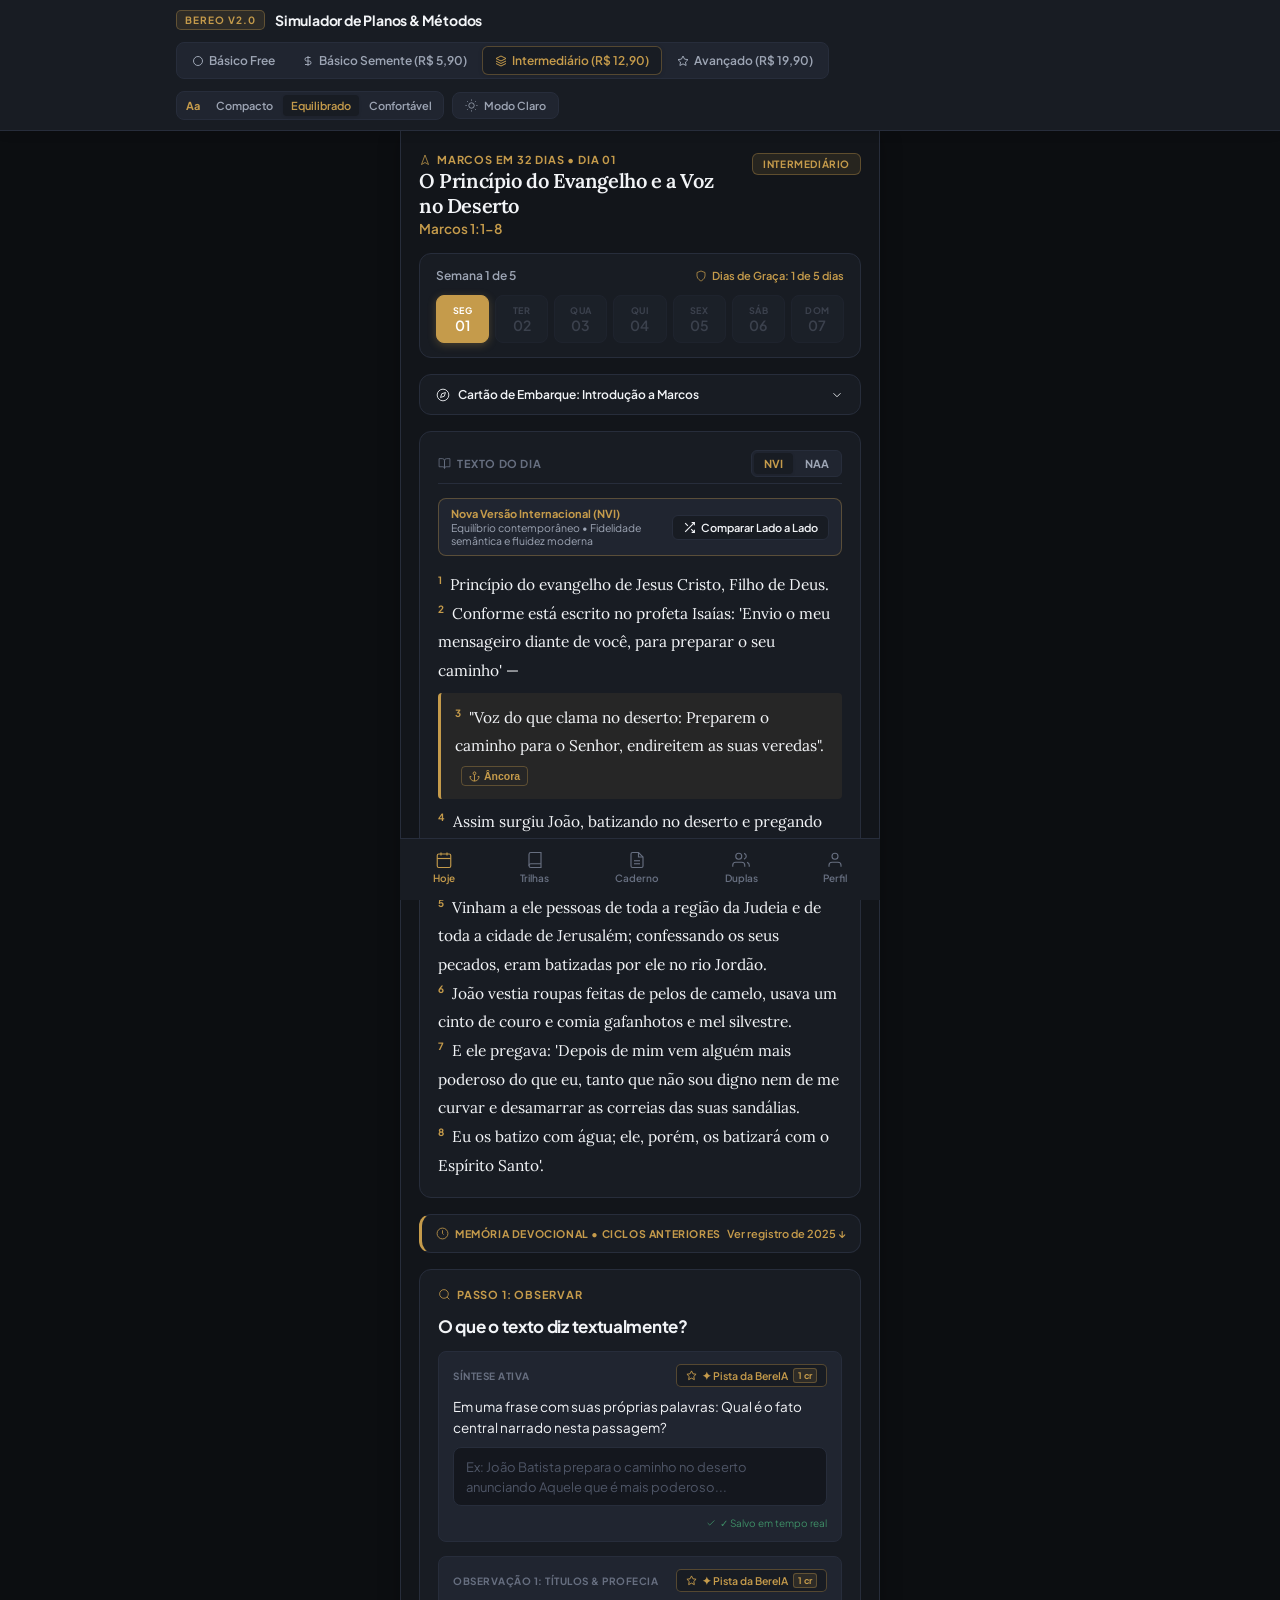
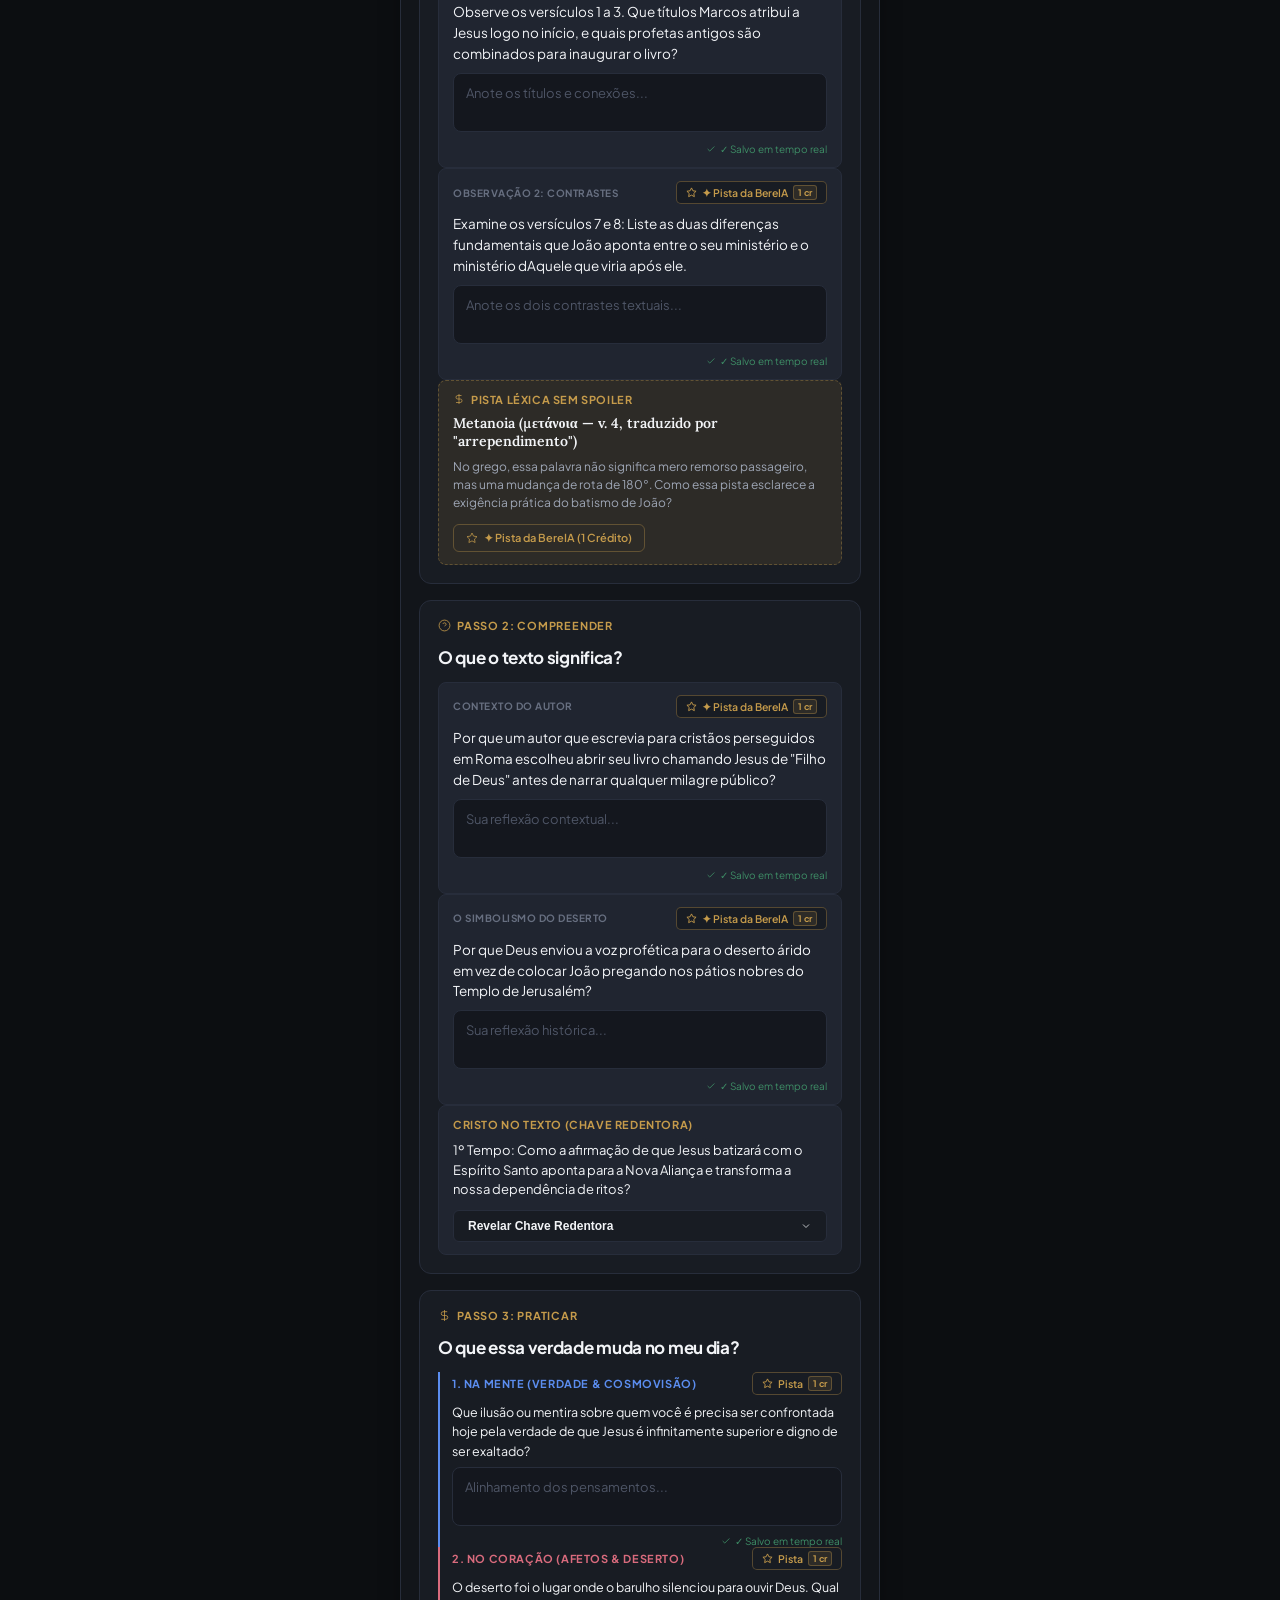
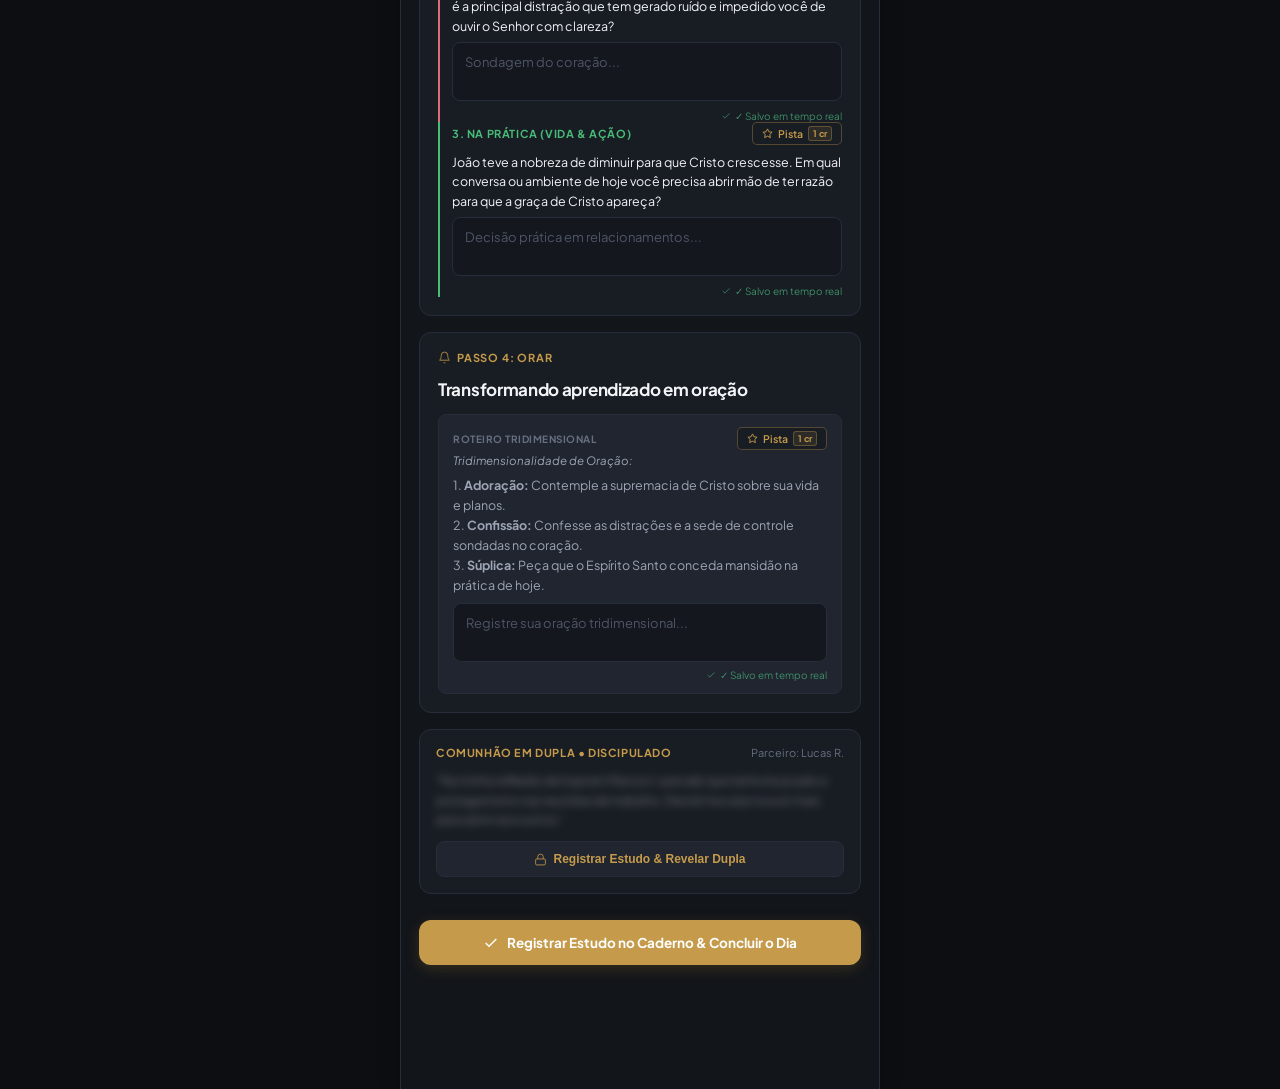
==== app.html @ e446c8a9 "feat: atualiza simulador com Etapa 2 (BereIA gaveta in-screen, auto-save e perfil teológico v0.3.0-d" ====
<!DOCTYPE html>
<html lang="pt-BR" data-theme="dark" data-depth="intermediario">
<head>
  <meta charset="UTF-8">
  <meta name="viewport" content="width=device-width, initial-scale=1.0, maximum-scale=1.0, user-scalable=no, viewport-fit=cover">
  <title>Bereo v2.0 — Experiência Devocional Indutiva</title>
  
  <!-- Tipografia Editorial Canônica: Lora (Texto Bíblico) + Plus Jakarta Sans (Interface) -->
  <link rel="preconnect" href="https://fonts.googleapis.com">
  <link rel="preconnect" href="https://fonts.gstatic.com" crossorigin>
  <link href="https://fonts.googleapis.com/css2?family=Lora:ital,wght@0,400;0,500;0,600;1,400;1,500&family=Plus+Jakarta+Sans:wght@400;500;600;700&family=JetBrains+Mono:wght@400;500&display=swap" rel="stylesheet">

  <style>
    /* ==========================================================================
       DESIGN SYSTEM DOXAZEN — QUIET LUXURY / ANTI-AI AESTHETIC
       ZERO EMOJIS | TRAÇO FINO 1.25px | PADDING CONFORTÁVEL | SEM MOLDURA DE CELULAR
       ========================================================================== */
    :root {
      /* Tema Escuro (Noturno / Deep Slate & Warm Gold) */
      --bg-page: #0C0E11;
      --bg-app: #12151A;
      --bg-card: #181C23;
      --bg-card-subtle: #202530;
      --bg-input: #14171E;
      --border-subtle: #272D3B;
      --border-focus: #C59B4B;
      --border-gold: rgba(197, 155, 75, 0.35);
      
      --text-primary: #F2F4F7;
      --text-secondary: #9DA5B4;
      --text-tertiary: #676F80;
      --text-placeholder: #4E5566;
      
      --brand-gold: #C59B4B;
      --brand-gold-subtle: rgba(197, 155, 75, 0.12);
      --brand-gold-light: #E0BA6A;
      --brand-olive: #3E8E66;
      --brand-bordeaux: #9E324A;
      
      --font-serif: 'Lora', Georgia, serif;
      --font-sans: 'Plus Jakarta Sans', -apple-system, BlinkMacSystemFont, sans-serif;
      --font-mono: 'JetBrains Mono', monospace;
      
      --font-size-bible: 15.5px;
      --line-height-bible: 1.85;

      --radius-sm: 8px;
      --radius-md: 12px;
      --radius-lg: 16px;
      --shadow-card: 0 4px 20px rgba(0, 0, 0, 0.25);
    }

    html[data-font-size="compact"] {
      --font-size-bible: 14px;
      --line-height-bible: 1.6;
    }
    html[data-font-size="balanced"] {
      --font-size-bible: 15.5px;
      --line-height-bible: 1.85;
    }
    html[data-font-size="comfortable"] {
      --font-size-bible: 18px;
      --line-height-bible: 2.1;
    }

    [data-theme="light"] {
      /* Tema Claro (Papel Vergê Nobre / Warm Parchment) */
      --bg-page: #EDE8DE;
      --bg-app: #FAF8F4;
      --bg-card: #FFFFFF;
      --bg-card-subtle: #F3EFE7;
      --bg-input: #FAF8F4;
      --border-subtle: #E2DBD0;
      --border-focus: #A37B31;
      --border-gold: rgba(163, 123, 49, 0.30);
      
      --text-primary: #1C1E22;
      --text-secondary: #585E6D;
      --text-tertiary: #878E9C;
      --text-placeholder: #A5ABB6;
      
      --brand-gold: #A37B31;
      --brand-gold-subtle: rgba(163, 123, 49, 0.10);
      --brand-gold-light: #846120;
      --brand-olive: #2D7A58;
      --brand-bordeaux: #8B263E;
      --shadow-card: 0 2px 14px rgba(0, 0, 0, 0.04);
    }

    * {
      box-sizing: border-box;
      margin: 0;
      padding: 0;
      -webkit-tap-highlight-color: transparent;
    }

    body {
      background-color: var(--bg-page);
      color: var(--text-primary);
      font-family: var(--font-sans);
      min-height: 100vh;
      display: flex;
      flex-direction: column;
      align-items: center;
      transition: background-color 0.25s ease, color 0.25s ease;
      -webkit-font-smoothing: antialiased;
    }

    /* ==========================================================================
       BARRA FIXA SUPERIOR DE CONTROLE (CURADORIA / TESTE)
       ========================================================================== */
    .lab-header {
      width: 100%;
      background: var(--bg-card);
      border-bottom: 1px solid var(--border-subtle);
      position: sticky;
      top: 0;
      z-index: 1000;
      box-shadow: 0 2px 10px rgba(0,0,0,0.12);
    }

    .lab-header-inner {
      max-width: 960px;
      margin: 0 auto;
      padding: 10px 16px;
      display: flex;
      flex-wrap: wrap;
      align-items: center;
      justify-content: space-between;
      gap: 12px;
    }

    .brand-group {
      display: flex;
      align-items: center;
      gap: 10px;
    }

    .brand-tag {
      font-size: 10px;
      font-weight: 700;
      letter-spacing: 1px;
      text-transform: uppercase;
      padding: 3px 8px;
      border-radius: 5px;
      background: var(--brand-gold-subtle);
      color: var(--brand-gold);
      border: 1px solid var(--border-gold);
    }

    .brand-title {
      font-size: 14px;
      font-weight: 700;
      letter-spacing: -0.2px;
      color: var(--text-primary);
    }

    .depth-switcher-group {
      display: flex;
      align-items: center;
      background: var(--bg-card-subtle);
      border: 1px solid var(--border-subtle);
      border-radius: var(--radius-sm);
      padding: 3px;
      gap: 3px;
    }

    .depth-btn {
      background: transparent;
      border: none;
      color: var(--text-secondary);
      font-family: var(--font-sans);
      font-size: 12px;
      font-weight: 600;
      padding: 6px 12px;
      border-radius: 6px;
      cursor: pointer;
      display: flex;
      align-items: center;
      gap: 5px;
      transition: all 0.2s ease;
    }

    .depth-btn:hover {
      color: var(--text-primary);
    }

    .depth-btn.active {
      background: var(--bg-card);
      color: var(--brand-gold);
      border: 1px solid var(--border-gold);
      box-shadow: 0 1px 4px rgba(0,0,0,0.12);
    }

    .theme-toggle-btn {
      background: var(--bg-card-subtle);
      border: 1px solid var(--border-subtle);
      color: var(--text-secondary);
      font-family: var(--font-sans);
      font-size: 11px;
      font-weight: 600;
      padding: 6px 12px;
      border-radius: var(--radius-sm);
      cursor: pointer;
      display: flex;
      align-items: center;
      gap: 6px;
      transition: all 0.2s ease;
    }

    .theme-toggle-btn:hover {
      color: var(--text-primary);
      border-color: var(--brand-gold);
    }

    /* Controle Tipográfico Aa */
    .typography-control {
      display: inline-flex;
      align-items: center;
      background: var(--bg-card-subtle);
      border: 1px solid var(--border-subtle);
      border-radius: var(--radius-sm);
      padding: 3px;
      gap: 2px;
    }
    .typo-tag {
      font-size: 11px;
      font-weight: 700;
      color: var(--brand-gold);
      padding: 0 6px;
      user-select: none;
    }
    .typo-btn {
      background: transparent;
      border: none;
      color: var(--text-secondary);
      font-family: var(--font-sans);
      font-size: 11px;
      font-weight: 600;
      padding: 4px 8px;
      border-radius: 4px;
      cursor: pointer;
      transition: all 0.2s ease;
      user-select: none;
    }
    .typo-btn:hover {
      color: var(--text-primary);
    }
    .typo-btn.active {
      background: var(--bg-card);
      color: var(--brand-gold);
      box-shadow: 0 1px 3px rgba(0,0,0,0.1);
    }

    /* ==========================================================================
       CONTAINER DO APLICATIVO (SEM MOLDURA DE CELULAR)
       SEMPRE FLUIDO NO MOBILE E COM LARGURA IDEAL CENTRALIZADA NO DESKTOP
       ========================================================================== */
    .app-screen-container {
      width: 100%;
      max-width: 480px; /* Largura perfeita de tela mobile sem carcaça de plástico */
      min-height: 100vh;
      background: var(--bg-app);
      display: flex;
      flex-direction: column;
      position: relative;
      border-left: 1px solid var(--border-subtle);
      border-right: 1px solid var(--border-subtle);
      box-shadow: var(--shadow-card);
    }

    /* Scroll Principal */
    .app-content {
      padding: 18px 18px 100px; /* Espaço para a barra de navegação no rodapé */
      display: flex;
      flex-direction: column;
      gap: 16px;
    }

    
    /* ==========================================================================
       ISOLAMENTO ESTRITO DOS PLANOS & NÍVEIS
       ========================================================================== */
    .show-basico-free,
    .show-basico-pago,
    .show-basico,
    .show-intermediario,
    .show-avancado,
    .show-int-adv,
    .show-basic-int,
    .show-paid,
    .flex-basico,
    .flex-intermediario,
    .flex-avancado,
    .inline-basico,
    .inline-intermediario,
    .inline-avancado,
    .inline-int-adv,
    .inline-basic-int,
    .inline-basico-free,
    .inline-basico-pago {
      display: none !important;
    }

    html[data-depth="basico"] .show-basico { display: block !important; }
    html[data-depth="basico"] .show-basic-int { display: block !important; }
    html[data-depth="basico"] .flex-basico { display: flex !important; }
    html[data-depth="basico"] span.show-basico,
    html[data-depth="basico"] .inline-basico,
    html[data-depth="basico"] .inline-basic-int { display: inline-flex !important; }

    /* Isolamento Fino do Básico Free vs Básico Semente (R$ 5,90) */
    html[data-plan="basico_free"] .show-basico-free { display: block !important; }
    html[data-plan="basico_free"] span.show-basico-free,
    html[data-plan="basico_free"] .inline-basico-free { display: inline-flex !important; }

    html[data-plan="basico_pago"] .show-basico-pago { display: block !important; }
    html[data-plan="basico_pago"] span.show-basico-pago,
    html[data-plan="basico_pago"] .inline-basico-pago { display: inline-flex !important; }
    html[data-plan="basico_pago"] .version-tabs-nav.show-basico-pago { display: inline-flex !important; }

        /* No Plano Básico Gratuito, o botão do Tutor Bereano NÃO aparece */
    html[data-plan="basico_free"] .tutor-mini-btn {
      display: none !important;
    }

    /* Elementos Exclusivos de Planos Pagos */
    html[data-plan="basico_pago"] .show-paid,
    html[data-plan="intermediario"] .show-paid,
    html[data-plan="avancado"] .show-paid { display: block !important; }

    html[data-depth="intermediario"] .show-intermediario { display: block !important; }
    html[data-depth="intermediario"] .show-int-adv { display: block !important; }
    html[data-depth="intermediario"] .show-basic-int { display: block !important; }
    html[data-depth="intermediario"] .flex-intermediario { display: flex !important; }
    html[data-depth="intermediario"] .version-tabs-nav.show-intermediario { display: inline-flex !important; }
    html[data-depth="intermediario"] span.show-intermediario,
    html[data-depth="intermediario"] .inline-intermediario,
    html[data-depth="intermediario"] .inline-int-adv,
    html[data-depth="intermediario"] .inline-basic-int { display: inline-flex !important; }

    html[data-depth="avancado"] .show-avancado { display: block !important; }
    html[data-depth="avancado"] .show-int-adv { display: block !important; }
    html[data-depth="avancado"] .flex-avancado { display: flex !important; }
    html[data-depth="avancado"] .version-tabs-nav.show-avancado { display: inline-flex !important; }
    html[data-depth="avancado"] span.show-avancado,
    html[data-depth="avancado"] .strong-tag.show-avancado,
    html[data-depth="avancado"] .inline-avancado,
    html[data-depth="avancado"] .inline-int-adv { display: inline-flex !important; }

    /* Badges dos Planos */
    .depth-badge.basico-free {
      background: rgba(104, 176, 136, 0.12);
      color: #68B088;
      border: 1px solid rgba(104, 176, 136, 0.3);
    }
    .depth-badge.basico-pago {
      background: rgba(224, 186, 106, 0.15);
      color: var(--brand-gold);
      border: 1px solid var(--border-gold);
    }

    /* Banner Informativo do Plano Selecionado */
    .plan-status-banner {
      background: var(--bg-card);
      border: 1px solid var(--border-subtle);
      border-radius: var(--radius-sm);
      padding: 10px 14px;
      display: flex;
      flex-wrap: wrap;
      align-items: center;
      justify-content: space-between;
      gap: 10px;
      font-size: 11px;
      transition: all 0.25s ease;
    }
    .plan-status-left {
      display: flex;
      align-items: center;
      gap: 8px;
      flex-wrap: wrap;
    }
    .plan-pill {
      font-size: 10px;
      font-weight: 700;
      text-transform: uppercase;
      letter-spacing: 0.5px;
      padding: 2.5px 8px;
      border-radius: 4px;
      background: var(--brand-gold-subtle);
      color: var(--brand-gold);
      border: 1px solid var(--border-gold);
    }
    .plan-status-info {
      color: var(--text-secondary);
      font-size: 11px;
    }
    .plan-status-right {
      display: flex;
      align-items: center;
      gap: 8px;
    }
    .tutor-quota-pill {
      font-size: 10.5px;
      font-weight: 700;
      padding: 3px 9px;
      border-radius: 5px;
      background: var(--bg-card-subtle);
      border: 1px solid var(--border-gold);
      color: var(--brand-gold);
      display: inline-flex;
      align-items: center;
      gap: 5px;
      cursor: pointer;
      transition: all 0.2s ease;
    }
    .tutor-quota-pill:hover {
      background: var(--brand-gold-subtle);
    }
    .sync-status-indicator {
      font-size: 10px;
      font-weight: 600;
      padding: 3px 8px;
      border-radius: 5px;
      display: inline-flex;
      align-items: center;
      gap: 5px;
    }
    .sync-status-indicator.cloud {
      background: rgba(45, 122, 88, 0.12);
      color: #68B088;
      border: 1px solid rgba(45, 122, 88, 0.25);
    }
    .sync-status-indicator.local {
      background: rgba(220, 150, 40, 0.12);
      color: #DCA028;
      border: 1px solid rgba(220, 150, 40, 0.25);
    }

    /* ==========================================================================
       BOTÕES DO TUTOR BEREANO & BALÕES SOCRÁTICOS
       ========================================================================== */
    .q-header-row {
      display: flex;
      align-items: center;
      justify-content: space-between;
      gap: 8px;
      margin-bottom: 2px;
    }
    .tutor-mini-btn {
      background: var(--bg-card);
      border: 1px solid var(--border-gold);
      color: var(--brand-gold);
      font-family: var(--font-sans);
      font-size: 10.5px;
      font-weight: 600;
      padding: 3px 9px;
      border-radius: 5px;
      cursor: pointer;
      display: inline-flex;
      align-items: center;
      gap: 5px;
      transition: all 0.2s ease;
      user-select: none;
    }
    .tutor-mini-btn:hover {
      background: var(--brand-gold-subtle);
      border-color: var(--brand-gold);
      transform: translateY(-0.5px);
      box-shadow: 0 2px 6px rgba(197, 155, 75, 0.15);
    }
    .tutor-credit-badge {
      font-size: 9px;
      font-weight: 700;
      padding: 1px 4px;
      border-radius: 3px;
      background: var(--brand-gold-subtle);
      border: 1px solid var(--border-gold);
      color: var(--brand-gold);
    }

    .tutor-hint-bubble {
      display: none;
      background: var(--bg-card);
      border: 1px solid var(--border-gold);
      border-left: 3px solid var(--brand-gold);
      border-radius: var(--radius-sm);
      padding: 12px 14px;
      margin-top: 8px;
      font-size: 12px;
      line-height: 1.55;
      color: var(--text-primary);
      animation: fadeIn 0.25s ease;
      box-shadow: 0 2px 10px rgba(0, 0, 0, 0.15);
    }
    .tutor-hint-top {
      display: flex;
      align-items: center;
      justify-content: space-between;
      font-size: 10px;
      font-weight: 700;
      text-transform: uppercase;
      letter-spacing: 0.6px;
      color: var(--brand-gold);
      margin-bottom: 6px;
    }
    .tutor-pin-action {
      margin-top: 10px;
      display: flex;
      align-items: center;
      justify-content: space-between;
      gap: 8px;
      border-top: 1px dashed var(--border-subtle);
      padding-top: 8px;
    }
    .tutor-pin-btn {
      background: var(--brand-gold-subtle);
      border: 1px solid var(--border-gold);
      color: var(--brand-gold);
      font-family: var(--font-sans);
      font-size: 10.5px;
      font-weight: 700;
      padding: 4px 10px;
      border-radius: 5px;
      cursor: pointer;
      display: inline-flex;
      align-items: center;
      gap: 5px;
      transition: all 0.15s ease;
    }
    .tutor-pin-btn:hover {
      background: var(--brand-gold);
      color: #FFFFFF;
    }

    /* ==========================================================================
       MODAL DE UPGRADE DO TUTOR (PARA PLANO BÁSICO GRATUITO)
       ========================================================================== */
    .upgrade-modal-backdrop {
      display: none;
      position: fixed;
      top: 0; left: 0; right: 0; bottom: 0;
      background: rgba(0, 0, 0, 0.7);
      backdrop-filter: blur(4px);
      z-index: 2500;
      align-items: center;
      justify-content: center;
      padding: 18px;
    }
    .upgrade-modal-card {
      width: 100%;
      max-width: 440px;
      background: var(--bg-card);
      border: 1px solid var(--border-gold);
      border-radius: 16px;
      padding: 22px 20px;
      display: flex;
      flex-direction: column;
      gap: 14px;
      box-shadow: 0 10px 40px rgba(0,0,0,0.5);
      animation: fadeIn 0.25s ease;
    }
    .upgrade-feature-item {
      display: flex;
      align-items: flex-start;
      gap: 10px;
      font-size: 12px;
      line-height: 1.5;
      color: var(--text-secondary);
    }
    .upgrade-feature-item strong {
      color: var(--text-primary);
    }

    /* ==========================================================================
       SEÇÃO DO CADERNO DEVOCIONAL (VIEW CADERNO)
       ========================================================================== */
    .caderno-header-card {
      background: var(--bg-card);
      border: 1px solid var(--border-subtle);
      border-radius: var(--radius-md);
      padding: 16px;
      display: flex;
      flex-direction: column;
      gap: 12px;
    }
    .caderno-stats-grid {
      display: grid;
      grid-template-columns: repeat(3, 1fr);
      gap: 8px;
    }
    .caderno-stat-box {
      background: var(--bg-card-subtle);
      border: 1px solid var(--border-subtle);
      border-radius: var(--radius-sm);
      padding: 8px 10px;
      display: flex;
      flex-direction: column;
      gap: 2px;
      text-align: center;
    }
    .caderno-stat-num {
      font-size: 15px;
      font-weight: 700;
      color: var(--brand-gold);
    }
    .caderno-stat-lbl {
      font-size: 9.5px;
      font-weight: 600;
      color: var(--text-tertiary);
      text-transform: uppercase;
      letter-spacing: 0.5px;
    }
    .caderno-segmented-tabs {
      display: flex;
      background: var(--bg-card-subtle);
      border: 1px solid var(--border-subtle);
      border-radius: var(--radius-sm);
      padding: 3px;
      gap: 3px;
    }
    .caderno-tab-btn {
      flex: 1;
      background: transparent;
      border: none;
      color: var(--text-secondary);
      font-family: var(--font-sans);
      font-size: 11px;
      font-weight: 600;
      padding: 7px 10px;
      border-radius: 6px;
      cursor: pointer;
      text-align: center;
      transition: all 0.2s ease;
      white-space: nowrap;
    }
    .caderno-tab-btn.active {
      background: var(--bg-card);
      color: var(--brand-gold);
      border: 1px solid var(--border-gold);
      box-shadow: 0 1px 4px rgba(0,0,0,0.12);
    }
    .caderno-entry-card {
      background: var(--bg-card);
      border: 1px solid var(--border-subtle);
      border-radius: var(--radius-md);
      padding: 18px;
      display: flex;
      flex-direction: column;
      gap: 14px;
    }
    .caderno-section-title {
      font-size: 11px;
      font-weight: 700;
      color: var(--brand-gold);
      text-transform: uppercase;
      letter-spacing: 0.6px;
      display: flex;
      align-items: center;
      gap: 6px;
      border-bottom: 1px solid var(--border-subtle);
      padding-bottom: 4px;
    }
    .caderno-entry-block {
      background: var(--bg-card-subtle);
      border: 1px solid var(--border-subtle);
      border-radius: var(--radius-sm);
      padding: 10px 12px;
      display: flex;
      flex-direction: column;
      gap: 4px;
    }
    .caderno-entry-q {
      font-size: 10.5px;
      font-weight: 700;
      color: var(--brand-gold);
      text-transform: uppercase;
      letter-spacing: 0.4px;
    }
    .caderno-entry-val {
      font-size: 13px;
      line-height: 1.55;
      color: var(--text-primary);
      white-space: pre-wrap;
    }
    .timeline-compare-card {
      background: var(--bg-card-subtle);
      border: 1px solid var(--border-subtle);
      border-radius: var(--radius-sm);
      padding: 12px 14px;
      display: flex;
      flex-direction: column;
      gap: 6px;
    }
    .timeline-compare-badge {
      font-size: 10px;
      font-weight: 700;
      text-transform: uppercase;
      letter-spacing: 0.5px;
      color: var(--brand-gold);
    }
    .timeline-compare-text {
      font-size: 12.5px;
      line-height: 1.55;
      color: var(--text-secondary);
      font-style: italic;
    }

    .show-basico,
    .show-intermediario,
    .show-avancado,
    .show-int-adv,
    .show-basic-int,
    .flex-basico,
    .flex-intermediario,
    .flex-avancado,
    .inline-basico,
    .inline-intermediario,
    .inline-avancado,
    .inline-int-adv,
    .inline-basic-int {
      display: none !important;
    }

    html[data-depth="basico"] .show-basico { display: block !important; }
    html[data-depth="basico"] .show-basic-int { display: block !important; }
    html[data-depth="basico"] .flex-basico { display: flex !important; }
    html[data-depth="basico"] span.show-basico,
    html[data-depth="basico"] .inline-basico,
    html[data-depth="basico"] .inline-basic-int { display: inline-flex !important; }

    html[data-depth="intermediario"] .show-intermediario { display: block !important; }
    html[data-depth="intermediario"] .show-int-adv { display: block !important; }
    html[data-depth="intermediario"] .show-basic-int { display: block !important; }
    html[data-depth="intermediario"] .flex-intermediario { display: flex !important; }
    html[data-depth="intermediario"] .version-tabs-nav.show-intermediario { display: inline-flex !important; }
    html[data-depth="intermediario"] span.show-intermediario,
    html[data-depth="intermediario"] .inline-intermediario,
    html[data-depth="intermediario"] .inline-int-adv,
    html[data-depth="intermediario"] .inline-basic-int { display: inline-flex !important; }

    html[data-depth="avancado"] .show-avancado { display: block !important; }
    html[data-depth="avancado"] .show-int-adv { display: block !important; }
    html[data-depth="avancado"] .flex-avancado { display: flex !important; }
    html[data-depth="avancado"] .version-tabs-nav.show-avancado { display: inline-flex !important; }
    html[data-depth="avancado"] span.show-avancado,
    html[data-depth="avancado"] .strong-tag.show-avancado,
    html[data-depth="avancado"] .inline-avancado,
    html[data-depth="avancado"] .inline-int-adv { display: inline-flex !important; }

    /* ==========================================================================
       1. CABEÇALHO DO DEVOCIONAL DO DIA
       ========================================================================== */
    .devotional-header {
      display: flex;
      align-items: flex-start;
      justify-content: space-between;
      gap: 12px;
      padding-top: 4px;
    }

    .trail-breadcrumb {
      font-size: 11px;
      font-weight: 700;
      letter-spacing: 0.8px;
      text-transform: uppercase;
      color: var(--brand-gold);
      display: flex;
      align-items: center;
      gap: 6px;
      margin-bottom: 2px;
    }

    .pericope-heading {
      font-family: var(--font-serif);
      font-size: 24px;
      font-weight: 600;
      letter-spacing: -0.4px;
      color: var(--text-primary);
      line-height: 1.2;
    }

    .depth-badge {
      font-size: 10px;
      font-weight: 700;
      letter-spacing: 0.6px;
      text-transform: uppercase;
      padding: 4px 10px;
      border-radius: 6px;
      white-space: nowrap;
    }

    .depth-badge.basico {
      background: rgba(104, 176, 136, 0.12);
      color: #68B088;
      border: 1px solid rgba(104, 176, 136, 0.3);
    }
    .depth-badge.intermediario {
      background: var(--brand-gold-subtle);
      color: var(--brand-gold);
      border: 1px solid var(--border-gold);
    }
    .depth-badge.avancado {
      background: rgba(163, 132, 216, 0.12);
      color: #A384D8;
      border: 1px solid rgba(163, 132, 216, 0.35);
    }

    /* ==========================================================================
       2. FITA DA SEMANA (SOMENTE DIA 01 ATIVO)
       ========================================================================== */
    .week-calendar-card {
      background: var(--bg-card);
      border: 1px solid var(--border-subtle);
      border-radius: var(--radius-md);
      padding: 14px 16px;
      display: flex;
      flex-direction: column;
      gap: 12px;
    }

    .week-calendar-top {
      display: flex;
      justify-content: space-between;
      align-items: center;
      font-size: 12px;
    }

    .week-info-title {
      font-weight: 600;
      color: var(--text-secondary);
    }

    .grace-days-pill {
      font-size: 11px;
      font-weight: 600;
      color: var(--brand-gold);
      display: flex;
      align-items: center;
      gap: 5px;
    }

    .week-days-grid {
      display: grid;
      grid-template-columns: repeat(7, 1fr);
      gap: 6px;
    }

    .day-button {
      height: 48px;
      display: flex;
      flex-direction: column;
      align-items: center;
      justify-content: center;
      border-radius: 8px;
      border: 1px solid var(--border-subtle);
      background: var(--bg-card-subtle);
      color: var(--text-tertiary);
      user-select: none;
      transition: all 0.2s ease;
    }

    .day-button .day-label {
      font-size: 9px;
      font-weight: 700;
      text-transform: uppercase;
      letter-spacing: 0.5px;
    }

    .day-button .day-num {
      font-size: 14px;
      font-weight: 600;
    }

    /* Somente o Dia 1 é Clicável e Ativo */
    .day-button.active {
      background: var(--brand-gold);
      border-color: var(--brand-gold);
      color: #FFFFFF;
      cursor: pointer;
      box-shadow: 0 2px 8px rgba(197, 155, 75, 0.3);
    }
    .day-button.active .day-label,
    .day-button.active .day-num {
      color: #FFFFFF;
    }

    /* Dias 2 a 7 Desativados */
    .day-button.disabled {
      opacity: 0.45;
      cursor: not-allowed;
    }

    /* ==========================================================================
       3. CARTÃO DE EMBARQUE EXPANSÍVEL (CONTEXTO DO LIVRO)
       ========================================================================== */
    .context-intro-card {
      background: var(--bg-card);
      border: 1px solid var(--border-subtle);
      border-radius: var(--radius-md);
      overflow: hidden;
    }

    .context-header {
      padding: 12px 16px;
      display: flex;
      align-items: center;
      justify-content: space-between;
      cursor: pointer;
      user-select: none;
    }

    .context-title {
      font-size: 12px;
      font-weight: 600;
      color: var(--text-primary);
      display: flex;
      align-items: center;
      gap: 8px;
    }

    .context-body {
      display: none;
      padding: 14px 16px;
      background: var(--bg-card-subtle);
      border-top: 1px solid var(--border-subtle);
      font-size: 12px;
      line-height: 1.6;
      color: var(--text-secondary);
    }

    .context-grid {
      display: grid;
      grid-template-columns: 1fr 1fr;
      gap: 12px;
    }

    .context-field-label {
      font-size: 10px;
      font-weight: 700;
      text-transform: uppercase;
      letter-spacing: 0.6px;
      color: var(--text-tertiary);
      margin-bottom: 2px;
    }

    .context-field-val {
      font-weight: 500;
      color: var(--text-primary);
    }

    /* 3 Camadas do Cartão de Embarque */
    .context-layer-block {
      background: var(--bg-card);
      border: 1px solid var(--border-subtle);
      border-radius: var(--radius-sm);
      padding: 10px 12px;
      margin-bottom: 8px;
      display: flex;
      flex-direction: column;
      gap: 8px;
    }
    .context-layer-block:last-child {
      margin-bottom: 0;
    }
    .context-layer-header {
      display: flex;
      justify-content: space-between;
      align-items: center;
      padding-bottom: 5px;
      border-bottom: 1px solid var(--border-subtle);
    }
    .context-layer-tag {
      font-size: 10.5px;
      font-weight: 700;
      text-transform: uppercase;
      letter-spacing: 0.6px;
      color: var(--brand-gold);
      display: flex;
      align-items: center;
      gap: 5px;
    }
    .context-layer-status {
      font-size: 10px;
      font-weight: 600;
      color: var(--text-tertiary);
    }

    /* ==========================================================================
       4. CARTÃO DE LEITURA BÍBLICA (ORGANIZAÇÃO IMPECÁVEL DAS VERSÕES)
       ========================================================================== */
    .scripture-card {
      background: var(--bg-card);
      border: 1px solid var(--border-subtle);
      border-radius: var(--radius-md);
      padding: 18px;
      display: flex;
      flex-direction: column;
      gap: 14px;
    }

    .scripture-header-row {
      display: flex;
      align-items: center;
      justify-content: space-between;
      gap: 8px;
      padding-bottom: 6px;
      border-bottom: 1px solid var(--border-subtle);
    }

    .scripture-section-title {
      font-size: 11px;
      font-weight: 700;
      text-transform: uppercase;
      letter-spacing: 0.6px;
      color: var(--text-tertiary);
      display: flex;
      align-items: center;
      gap: 6px;
    }

    /* Seletores de Versão Limpos */
    .single-version-tag {
      font-size: 11px;
      font-weight: 700;
      color: var(--brand-gold);
      background: var(--brand-gold-subtle);
      padding: 3px 8px;
      border-radius: 4px;
      border: 1px solid var(--border-gold);
    }

    .version-tabs-nav {
      display: inline-flex;
      background: var(--bg-card-subtle);
      border: 1px solid var(--border-subtle);
      border-radius: 6px;
      padding: 2px;
      gap: 2px;
    }

    .v-tab-btn {
      background: transparent;
      border: none;
      color: var(--text-secondary);
      font-family: var(--font-sans);
      font-size: 11px;
      font-weight: 700;
      padding: 4px 10px;
      border-radius: 4px;
      cursor: pointer;
      transition: all 0.2s ease;
    }

    .v-tab-btn.active {
      background: var(--bg-card);
      color: var(--brand-gold);
      box-shadow: 0 1px 3px rgba(0,0,0,0.1);
    }

    .scripture-body-text {
      font-family: var(--font-serif);
      font-size: var(--font-size-bible, 15.5px);
      line-height: var(--line-height-bible, 1.85);
      color: var(--text-primary);
      transition: font-size 0.2s ease, line-height 0.2s ease;
    }

    .v-num {
      font-family: var(--font-sans);
      font-size: 10px;
      font-weight: 700;
      color: var(--brand-gold);
      vertical-align: super;
      margin-right: 4px;
    }

    .anchor-verse-highlight {
      border-left: 2px solid var(--brand-gold);
      padding-left: 12px;
      margin: 10px 0;
      background: var(--brand-gold-subtle);
      border-radius: 0 6px 6px 0;
      padding-top: 6px;
      padding-bottom: 6px;
    }

    .anchor-tag-label {
      display: inline-block;
      font-family: var(--font-sans);
      font-size: 10px;
      font-weight: 700;
      text-transform: uppercase;
      letter-spacing: 0.6px;
      color: var(--brand-gold);
      margin-top: 4px;
    }

    .strong-tag {
      display: inline-block;
      font-family: var(--font-mono);
      font-size: 10px;
      color: #A384D8;
      background: rgba(163, 132, 216, 0.12);
      border: 1px solid rgba(163, 132, 216, 0.3);
      padding: 1px 5px;
      border-radius: 4px;
      margin-left: 4px;
      cursor: pointer;
      transition: all 0.2s ease;
    }
    .strong-tag:hover {
      background: rgba(163, 132, 216, 0.25);
    }

    /* Banner da Tradução Ativa & Modo Comparativo */
    .version-status-banner {
      background: var(--bg-card-subtle);
      border: 1px solid var(--border-gold);
      border-radius: var(--radius-sm);
      padding: 8px 12px;
      display: flex;
      align-items: center;
      justify-content: space-between;
      gap: 8px;
      font-size: 11px;
      transition: all 0.25s ease;
    }
    .version-status-label {
      font-weight: 700;
      color: var(--brand-gold);
      display: block;
    }
    .version-status-desc {
      color: var(--text-secondary);
      font-size: 10.5px;
      display: block;
      margin-top: 1px;
    }
    .compare-toggle-btn {
      background: var(--bg-card);
      border: 1px solid var(--border-subtle);
      color: var(--text-primary);
      font-family: var(--font-sans);
      font-size: 11px;
      font-weight: 600;
      padding: 5px 10px;
      border-radius: 6px;
      cursor: pointer;
      display: flex;
      align-items: center;
      gap: 5px;
      white-space: nowrap;
      transition: all 0.2s ease;
    }
    .compare-toggle-btn:hover {
      border-color: var(--brand-gold);
      color: var(--brand-gold);
    }
    .compare-toggle-btn.active {
      background: var(--brand-gold-subtle);
      border-color: var(--brand-gold);
      color: var(--brand-gold);
    }

    .compare-grid-view {
      display: none;
      flex-direction: column;
      gap: 12px;
      margin-top: 6px;
    }
    .compare-verse-block {
      background: var(--bg-card-subtle);
      border: 1px solid var(--border-subtle);
      border-radius: var(--radius-sm);
      padding: 10px 12px;
      display: flex;
      flex-direction: column;
      gap: 8px;
    }
    .compare-verse-header {
      font-size: 11px;
      font-weight: 700;
      color: var(--brand-gold);
      letter-spacing: 0.5px;
      text-transform: uppercase;
      border-bottom: 1px solid var(--border-subtle);
      padding-bottom: 4px;
    }
    .compare-cols-2 {
      display: grid;
      grid-template-columns: 1fr 1fr;
      gap: 10px;
      font-family: var(--font-serif);
      font-size: 13.5px;
      line-height: 1.6;
    }
    .compare-cols-3 {
      display: grid;
      grid-template-columns: 1fr 1fr 1fr;
      gap: 8px;
      font-family: var(--font-serif);
      font-size: 12.5px;
      line-height: 1.5;
    }
    .compare-cols-4 {
      display: grid;
      grid-template-columns: 1fr 1fr;
      gap: 8px;
      font-family: var(--font-serif);
      font-size: 12.5px;
      line-height: 1.5;
    }
    @media (max-width: 480px) {
      .compare-cols-3 {
        grid-template-columns: 1fr;
      }
    }
    .col-version-card {
      background: var(--bg-card);
      border: 1px solid var(--border-subtle);
      border-radius: 6px;
      padding: 8px 10px;
    }
    .col-version-name {
      font-family: var(--font-sans);
      font-size: 10px;
      font-weight: 700;
      color: var(--brand-gold);
      margin-bottom: 4px;
      text-transform: uppercase;
      letter-spacing: 0.5px;
    }

    /* Seletor de Chips de Versões no Modo Comparação */
    .compare-chips-bar {
      display: flex;
      align-items: center;
      flex-wrap: wrap;
      gap: 6px;
      padding: 8px 10px;
      background: var(--bg-card-subtle);
      border: 1px solid var(--border-subtle);
      border-radius: var(--radius-sm);
      margin-bottom: 4px;
    }
    .compare-chip {
      font-family: var(--font-sans);
      font-size: 11px;
      font-weight: 600;
      padding: 4px 10px;
      border-radius: 14px;
      background: var(--bg-card);
      border: 1px solid var(--border-subtle);
      color: var(--text-secondary);
      cursor: pointer;
      transition: all 0.2s ease;
      display: inline-flex;
      align-items: center;
      gap: 4px;
      user-select: none;
    }
    .compare-chip:hover {
      color: var(--text-primary);
      border-color: var(--brand-gold);
    }
    .compare-chip.active {
      background: var(--brand-gold-subtle);
      border-color: var(--brand-gold);
      color: var(--brand-gold);
      font-weight: 700;
    }

    /* Destaque Interativo de Palavras Cruzadas no Comparador */
    .kw-highlight {
      cursor: pointer;
      padding: 1px 3px;
      border-radius: 3px;
      transition: all 0.2s ease;
      border-bottom: 1.5px dotted var(--brand-gold);
      position: relative;
    }
    .kw-highlight:hover {
      background: rgba(163, 123, 49, 0.15);
    }
    .kw-highlight.active-match {
      background: #E8B923 !important;
      color: #1A1A1A !important;
      font-weight: 600;
      border-bottom: none;
      border-radius: 4px;
      box-shadow: 0 0 0 2px rgba(232, 185, 35, 0.35);
    }
    .kw-comparison-notice {
      display: none;
      background: var(--brand-gold-subtle);
      border: 1px solid var(--border-gold);
      border-radius: var(--radius-sm);
      padding: 8px 12px;
      font-size: 11.5px;
      color: var(--text-primary);
      line-height: 1.5;
      animation: fadeIn 0.25s ease;
    }

    @keyframes textFlash {
      0% { opacity: 0.3; transform: translateY(2px); }
      100% { opacity: 1; transform: translateY(0); }
    }
    .text-updated {
      animation: textFlash 0.25s ease-out;
    }

    /* ==========================================================================
       5. OS CARDS DOS 4 PASSOS INDUTIVOS
       ========================================================================== */
    .inductive-card {
      background: var(--bg-card);
      border: 1px solid var(--border-subtle);
      border-radius: var(--radius-md);
      padding: 18px;
      display: flex;
      flex-direction: column;
      gap: 14px;
    }

    .step-identifier {
      font-size: 11px;
      font-weight: 700;
      text-transform: uppercase;
      letter-spacing: 0.8px;
      color: var(--brand-gold);
      display: flex;
      align-items: center;
      gap: 6px;
    }

    .step-title-text {
      font-size: 17px;
      font-weight: 700;
      color: var(--text-primary);
      letter-spacing: -0.3px;
    }

    .question-box {
      background: var(--bg-card-subtle);
      border: 1px solid var(--border-subtle);
      border-radius: var(--radius-sm);
      padding: 12px 14px;
      display: flex;
      flex-direction: column;
      gap: 8px;
    }

    .q-badge-label {
      font-size: 10px;
      font-weight: 700;
      text-transform: uppercase;
      letter-spacing: 0.5px;
      color: var(--text-tertiary);
    }

    .q-main-text {
      font-size: 13.5px;
      line-height: 1.55;
      color: var(--text-primary);
    }

    .q-helper-text {
      font-size: 11.5px;
      line-height: 1.5;
      color: var(--text-secondary);
      font-style: italic;
    }

    .response-input {
      width: 100%;
      min-height: 54px;
      background: var(--bg-input);
      border: 1px solid var(--border-subtle);
      border-radius: var(--radius-sm);
      padding: 10px 12px;
      font-family: var(--font-sans);
      font-size: 13px;
      line-height: 1.5;
      color: var(--text-primary);
      resize: none;
      overflow-y: hidden;
      outline: none;
      box-sizing: border-box;
      transition: border-color 0.2s ease, height 0.15s ease;
    }
    .response-input:focus {
      border-color: var(--brand-gold);
    }
    .response-input::placeholder {
      color: var(--text-placeholder);
    }

    /* Pista Léxica Sem Spoiler */
    .lexicon-card {
      background: var(--brand-gold-subtle);
      border: 1px dashed var(--border-gold);
      border-radius: var(--radius-sm);
      padding: 12px 14px;
      display: flex;
      flex-direction: column;
      gap: 8px;
    }

    .lexicon-card-header {
      font-size: 11px;
      font-weight: 700;
      color: var(--brand-gold);
      text-transform: uppercase;
      letter-spacing: 0.6px;
      display: flex;
      align-items: center;
      gap: 6px;
    }

    .lexicon-word-term {
      font-family: var(--font-serif);
      font-size: 14px;
      font-weight: 600;
      color: var(--text-primary);
    }

    .tutor-hint-trigger {
      align-self: flex-start;
      background: transparent;
      border: 1px solid var(--border-gold);
      color: var(--brand-gold);
      font-family: var(--font-sans);
      font-size: 11px;
      font-weight: 600;
      padding: 6px 12px;
      border-radius: 6px;
      cursor: pointer;
      display: flex;
      align-items: center;
      gap: 6px;
      transition: all 0.2s ease;
      margin-top: 4px;
    }
    .tutor-hint-trigger:hover {
      background: var(--brand-gold-subtle);
    }

    .tutor-answer-pinned {
      display: none;
      background: var(--bg-card);
      border: 1px solid var(--brand-gold);
      border-radius: var(--radius-sm);
      padding: 10px 12px;
      font-size: 12px;
      line-height: 1.55;
      color: var(--brand-gold);
      animation: fadeIn 0.3s ease;
    }

    /* Cristo no Texto */
    .christ-key-card {
      background: var(--bg-card-subtle);
      border: 1px solid var(--border-subtle);
      border-radius: var(--radius-sm);
      padding: 12px 14px;
      display: flex;
      flex-direction: column;
      gap: 10px;
    }

    .reveal-key-btn {
      background: var(--bg-card);
      border: 1px solid var(--border-subtle);
      color: var(--text-primary);
      padding: 8px 14px;
      border-radius: 6px;
      font-size: 12px;
      font-weight: 600;
      cursor: pointer;
      display: flex;
      align-items: center;
      justify-content: space-between;
      transition: all 0.2s ease;
    }
    .reveal-key-btn:hover {
      border-color: var(--brand-gold);
    }

    .revealed-theology-box {
      display: none;
      font-size: 12.5px;
      line-height: 1.6;
      color: var(--text-secondary);
      border-top: 1px solid var(--border-subtle);
      padding-top: 8px;
      font-style: italic;
    }

    /* Tríade Indutiva Canônica */
    .triad-container {
      display: flex;
      flex-direction: column;
      gap: 10px;
    }

    .triad-branch {
      border-left: 2px solid var(--border-subtle);
      padding-left: 12px;
      display: flex;
      flex-direction: column;
      gap: 6px;
    }
    .triad-branch.mente { border-left-color: #5B8DEF; }
    .triad-branch.coracao { border-left-color: #D96B7D; }
    .triad-branch.pratica { border-left-color: #48BB78; }

    .triad-branch-title {
      font-size: 11px;
      font-weight: 700;
      text-transform: uppercase;
      letter-spacing: 0.6px;
    }
    .triad-branch.mente .triad-branch-title { color: #5B8DEF; }
    .triad-branch.coracao .triad-branch-title { color: #D96B7D; }
    .triad-branch.pratica .triad-branch-title { color: #48BB78; }

    /* Comunhão em Duplas (Sigilo Mútuo) */
    .partner-fellowship-card {
      background: var(--bg-card);
      border: 1px solid var(--border-subtle);
      border-radius: var(--radius-md);
      padding: 16px;
      display: flex;
      flex-direction: column;
      gap: 12px;
    }

    .blurred-content {
      filter: blur(4px);
      opacity: 0.45;
      font-size: 12px;
      line-height: 1.6;
      user-select: none;
    }

    .reveal-partner-btn {
      background: var(--bg-card-subtle);
      border: 1px solid var(--border-subtle);
      color: var(--brand-gold);
      font-size: 12px;
      font-weight: 600;
      padding: 10px;
      border-radius: var(--radius-sm);
      cursor: pointer;
      display: flex;
      align-items: center;
      justify-content: center;
      gap: 6px;
      transition: all 0.2s ease;
    }
    .reveal-partner-btn:hover {
      border-color: var(--brand-gold);
      background: var(--brand-gold-subtle);
    }

    /* Retrospectiva em Camadas (Timeline Devocional) */
    .timeline-memory-card {
      background: var(--bg-card);
      border: 1px solid var(--border-subtle);
      border-left: 3px solid var(--brand-gold);
      border-radius: var(--radius-md);
      padding: 12px 14px;
      display: flex;
      flex-direction: column;
      gap: 6px;
    }
    .timeline-header {
      display: flex;
      justify-content: space-between;
      align-items: center;
      cursor: pointer;
      user-select: none;
    }
    .timeline-badge {
      font-size: 10.5px;
      font-weight: 700;
      color: var(--brand-gold);
      text-transform: uppercase;
      letter-spacing: 0.6px;
      display: flex;
      align-items: center;
      gap: 6px;
    }
    .timeline-content {
      display: none;
      font-size: 12.5px;
      line-height: 1.6;
      color: var(--text-secondary);
      border-top: 1px dashed var(--border-subtle);
      padding-top: 8px;
      margin-top: 4px;
      font-style: italic;
      animation: fadeIn 0.25s ease;
    }

    /* Ação Principal de Conclusão do Estudo */
    .master-conclude-btn {
      width: 100%;
      background: var(--brand-gold);
      color: #FFFFFF;
      font-family: var(--font-sans);
      font-size: 13.5px;
      font-weight: 700;
      padding: 14px 18px;
      border-radius: var(--radius-md);
      border: none;
      cursor: pointer;
      display: flex;
      align-items: center;
      justify-content: center;
      gap: 8px;
      box-shadow: 0 4px 14px rgba(163, 123, 49, 0.25);
      transition: all 0.25s ease;
      margin-top: 6px;
      margin-bottom: 24px;
    }
    .master-conclude-btn:hover {
      opacity: 0.93;
      transform: translateY(-1px);
      box-shadow: 0 6px 18px rgba(163, 123, 49, 0.35);
    }
    .master-conclude-btn.concluded {
      background: var(--brand-olive);
      box-shadow: 0 4px 14px rgba(45, 122, 88, 0.25);
    }

    /* Modal Inferior Léxico Strong */
    .strong-modal-backdrop {
      display: none;
      position: fixed;
      top: 0; left: 0; right: 0; bottom: 0;
      background: rgba(0, 0, 0, 0.6);
      z-index: 2000;
      align-items: flex-end;
      justify-content: center;
    }

    .strong-modal-sheet {
      width: 100%;
      max-width: 480px;
      background: var(--bg-card);
      border-top: 1px solid var(--border-subtle);
      border-radius: 16px 16px 0 0;
      padding: 20px 22px 30px;
      display: flex;
      flex-direction: column;
      gap: 12px;
      box-shadow: 0 -4px 25px rgba(0,0,0,0.4);
      animation: slideUp 0.25s ease;
    }

    .modal-close-bar {
      width: 36px;
      height: 4px;
      background: var(--border-subtle);
      border-radius: 2px;
      align-self: center;
      margin-bottom: 6px;
    }

    /* ==========================================================================
       BARRA DE NAVEGAÇÃO INFERIOR DO APLICATIVO
       ========================================================================== */
    .bottom-app-nav {
      position: fixed;
      bottom: 0;
      left: 50%;
      transform: translateX(-50%);
      width: 100%;
      max-width: 480px;
      height: 62px;
      background: var(--bg-card);
      border-top: 1px solid var(--border-subtle);
      display: flex;
      align-items: center;
      justify-content: space-around;
      z-index: 500;
      padding-bottom: 4px;
    }

    .nav-tab-item {
      display: flex;
      flex-direction: column;
      align-items: center;
      gap: 3px;
      font-size: 10px;
      font-weight: 600;
      color: var(--text-tertiary);
      cursor: pointer;
      user-select: none;
    }
    .nav-tab-item.active {
      color: var(--brand-gold);
    }

    @keyframes fadeIn {
      from { opacity: 0; transform: translateY(-4px); }
      to { opacity: 1; transform: translateY(0); }
    }

    @keyframes slideUp {
      from { transform: translateY(100%); }
      to { transform: translateY(0); }
    }
  
    /* ==========================================================================
       SEÇÃO DE TRILHAS DE LEITURA (VIEW TRILHAS)
       ========================================================================== */
    .trails-header-card {
      background: var(--bg-card);
      border: 1px solid var(--border-subtle);
      border-radius: var(--radius-md);
      padding: 16px;
      display: flex;
      flex-direction: column;
      gap: 12px;
    }

    .trails-filter-bar {
      display: flex;
      gap: 6px;
      overflow-x: auto;
      padding-bottom: 2px;
      scrollbar-width: none;
    }
    .trails-filter-bar::-webkit-scrollbar { display: none; }

    .trail-filter-chip {
      background: var(--bg-card-subtle);
      border: 1px solid var(--border-subtle);
      color: var(--text-secondary);
      font-family: var(--font-sans);
      font-size: 11px;
      font-weight: 600;
      padding: 5px 12px;
      border-radius: 14px;
      cursor: pointer;
      white-space: nowrap;
      transition: all 0.2s ease;
    }
    .trail-filter-chip.active {
      background: var(--brand-gold-subtle);
      border-color: var(--border-gold);
      color: var(--brand-gold);
      font-weight: 700;
    }

    .active-trail-banner {
      background: var(--bg-card);
      border: 1px solid var(--border-gold);
      border-left: 4px solid var(--brand-gold);
      border-radius: var(--radius-md);
      padding: 14px 16px;
      display: flex;
      flex-direction: column;
      gap: 8px;
      box-shadow: 0 2px 10px rgba(197, 155, 75, 0.08);
      cursor: pointer;
      transition: all 0.2s ease;
    }
    .active-trail-banner:hover {
      transform: translateY(-1px);
      box-shadow: 0 4px 14px rgba(197, 155, 75, 0.15);
    }

    .trail-progress-bar-bg {
      width: 100%;
      height: 6px;
      background: var(--bg-card-subtle);
      border-radius: 3px;
      overflow: hidden;
      margin-top: 4px;
    }
    .trail-progress-bar-fill {
      height: 100%;
      background: var(--brand-gold);
      border-radius: 3px;
      transition: width 0.3s ease;
    }

    .trails-grid {
      display: flex;
      flex-direction: column;
      gap: 14px;
    }

    .trail-card {
      background: var(--bg-card);
      border: 1px solid var(--border-subtle);
      border-radius: var(--radius-md);
      overflow: hidden;
      cursor: pointer;
      transition: all 0.2s ease;
      display: flex;
      flex-direction: column;
    }
    .trail-card:hover {
      border-color: var(--border-gold);
      transform: translateY(-2px);
      box-shadow: 0 6px 20px rgba(0, 0, 0, 0.2);
    }

    .trail-thumb-container {
      width: 100%;
      height: 145px;
      position: relative;
      background: var(--bg-card-subtle);
      overflow: hidden;
      display: flex;
      align-items: center;
      justify-content: center;
    }

    .trail-thumb-bg {
      position: absolute;
      top: 0; left: 0; right: 0; bottom: 0;
      display: flex;
      align-items: center;
      justify-content: center;
      background-size: cover;
      background-position: center;
    }

    .trail-thumb-monogram {
      font-family: var(--font-serif);
      font-size: 58px;
      font-weight: 700;
      letter-spacing: 4px;
      opacity: 0.15;
      color: #FFFFFF;
      user-select: none;
    }

    .trail-thumb-overlay {
      position: absolute;
      top: 0; left: 0; right: 0; bottom: 0;
      background: linear-gradient(180deg, rgba(0,0,0,0.2) 0%, rgba(0,0,0,0.75) 100%);
      display: flex;
      flex-direction: column;
      justify-content: space-between;
      padding: 12px;
    }

    .trail-thumb-top-row {
      display: flex;
      justify-content: space-between;
      align-items: center;
    }

    .trail-category-tag {
      font-size: 9.5px;
      font-weight: 700;
      letter-spacing: 0.6px;
      text-transform: uppercase;
      padding: 3px 8px;
      border-radius: 4px;
      background: rgba(0, 0, 0, 0.6);
      backdrop-filter: blur(4px);
      color: #FFFFFF;
      border: 1px solid rgba(255, 255, 255, 0.2);
    }

    .trail-active-badge {
      font-size: 9.5px;
      font-weight: 700;
      letter-spacing: 0.5px;
      text-transform: uppercase;
      padding: 3px 8px;
      border-radius: 4px;
      background: var(--brand-gold);
      color: #FFFFFF;
      box-shadow: 0 2px 6px rgba(0,0,0,0.3);
    }

    .trail-thumb-bottom-row {
      display: flex;
      align-items: flex-end;
      justify-content: space-between;
    }

    .trail-duration-pill {
      font-size: 10.5px;
      font-weight: 600;
      padding: 3px 8px;
      border-radius: 4px;
      background: rgba(0, 0, 0, 0.65);
      backdrop-filter: blur(4px);
      color: var(--brand-gold-light);
      border: 1px solid rgba(197, 155, 75, 0.3);
      display: inline-flex;
      align-items: center;
      gap: 4px;
    }

    .trail-card-body {
      padding: 14px 16px;
      display: flex;
      flex-direction: column;
      gap: 6px;
    }

    .trail-card-title {
      font-family: var(--font-serif);
      font-size: 16.5px;
      font-weight: 600;
      color: var(--text-primary);
      letter-spacing: -0.2px;
    }

    .trail-card-desc {
      font-size: 12px;
      line-height: 1.5;
      color: var(--text-secondary);
      display: -webkit-box;
      -webkit-line-clamp: 2;
      -webkit-box-orient: vertical;
      overflow: hidden;
    }

    .trail-card-footer {
      display: flex;
      align-items: center;
      justify-content: space-between;
      margin-top: 6px;
      padding-top: 8px;
      border-top: 1px solid var(--border-subtle);
      font-size: 11px;
    }

    /* MODAL DE DETALHES DA TRILHA */
    .trail-modal-backdrop {
      display: none;
      position: fixed;
      top: 0; left: 0; right: 0; bottom: 0;
      background: rgba(0, 0, 0, 0.75);
      backdrop-filter: blur(4px);
      z-index: 2500;
      align-items: flex-end;
      justify-content: center;
    }
    @media (min-width: 520px) {
      .trail-modal-backdrop {
        align-items: center;
        padding: 16px;
      }
    }

    .trail-modal-sheet {
      width: 100%;
      max-width: 480px;
      max-height: 90vh;
      overflow-y: auto;
      background: var(--bg-card);
      border-top: 1px solid var(--border-subtle);
      border-radius: 18px 18px 0 0;
      padding: 0 0 28px;
      display: flex;
      flex-direction: column;
      box-shadow: 0 -6px 30px rgba(0,0,0,0.5);
      animation: slideUp 0.25s ease;
    }
    @media (min-width: 520px) {
      .trail-modal-sheet {
        border-radius: 18px;
        border: 1px solid var(--border-gold);
      }
    }

    .trail-modal-cover {
      width: 100%;
      height: 170px;
      position: relative;
      display: flex;
      align-items: center;
      justify-content: center;
      overflow: hidden;
    }

    .trail-modal-close-btn {
      position: absolute;
      top: 12px;
      right: 12px;
      width: 32px;
      height: 32px;
      border-radius: 50%;
      background: rgba(0, 0, 0, 0.65);
      backdrop-filter: blur(4px);
      border: 1px solid rgba(255, 255, 255, 0.25);
      color: #FFFFFF;
      display: flex;
      align-items: center;
      justify-content: center;
      cursor: pointer;
      z-index: 10;
      transition: background 0.2s ease;
    }
    .trail-modal-close-btn:hover {
      background: rgba(0, 0, 0, 0.85);
    }

    .trail-modal-content {
      padding: 18px 20px;
      display: flex;
      flex-direction: column;
      gap: 16px;
    }

    .trail-metrics-grid {
      display: grid;
      grid-template-columns: repeat(3, 1fr);
      gap: 8px;
    }
    .trail-metric-box {
      background: var(--bg-card-subtle);
      border: 1px solid var(--border-subtle);
      border-radius: var(--radius-sm);
      padding: 10px 8px;
      text-align: center;
      display: flex;
      flex-direction: column;
      gap: 2px;
    }
    .trail-metric-num {
      font-size: 15px;
      font-weight: 700;
      color: var(--brand-gold);
    }
    .trail-metric-lbl {
      font-size: 9.5px;
      font-weight: 600;
      color: var(--text-tertiary);
      text-transform: uppercase;
      letter-spacing: 0.5px;
    }

    .trail-calendar-calc-card {
      background: var(--brand-gold-subtle);
      border: 1px solid var(--border-gold);
      border-radius: var(--radius-sm);
      padding: 12px 14px;
      display: flex;
      align-items: flex-start;
      gap: 10px;
      font-size: 12px;
      line-height: 1.5;
    }
    .trail-calendar-calc-card strong {
      color: var(--brand-gold-light);
    }

    .trail-module-item {
      background: var(--bg-card-subtle);
      border: 1px solid var(--border-subtle);
      border-radius: 6px;
      padding: 10px 12px;
      margin-bottom: 6px;
    }
    .trail-module-title {
      font-size: 11px;
      font-weight: 700;
      color: var(--brand-gold);
      text-transform: uppercase;
      letter-spacing: 0.5px;
      margin-bottom: 2px;
    }
    .trail-module-desc {
      font-size: 12px;
      color: var(--text-secondary);
      line-height: 1.45;
    }

  
    /* ==========================================================================
       ETAPA 2: REFINAMENTOS DE UI/UX — DOXAZEN QUIET LUXURY
       ========================================================================== */
    
    /* 1. Limpeza do Cabeçalho e Foco no [DIA 01] */
    .trail-sub-tag {
      font-size: 11px;
      font-weight: 600;
      color: var(--text-tertiary);
      text-transform: uppercase;
      letter-spacing: 0.8px;
    }
    
    .day-focus-badge {
      display: inline-flex;
      align-items: center;
      gap: 4px;
      background: var(--brand-gold-subtle);
      border: 1px solid var(--border-gold);
      color: var(--brand-gold);
      font-family: var(--font-sans);
      font-size: 11px;
      font-weight: 700;
      letter-spacing: 0.6px;
      text-transform: uppercase;
      padding: 3px 8px;
      border-radius: 4px;
      box-shadow: 0 1px 4px rgba(197, 155, 75, 0.1);
    }

    /* Suavização da Tipografia Bíblica (Sem parecer negrito no escuro) */
    .bible-reading-body p {
      font-family: var(--font-serif);
      font-size: 16px;
      font-weight: 400 !important;
      line-height: 1.8 !important;
      color: var(--text-primary);
      letter-spacing: 0.1px;
      -webkit-font-smoothing: antialiased;
      -moz-osx-font-smoothing: grayscale;
    }

    .bible-reading-body p span {
      font-weight: 400 !important;
    }

    /* Versículo Âncora Suave */
    .anchor-verse-highlight {
      background: rgba(197, 155, 75, 0.08) !important;
      border-left: 3px solid var(--brand-gold) !important;
      border-radius: 4px;
      padding: 10px 14px;
      margin: 8px 0;
      position: relative;
    }

    .anchor-verse-highlight strong {
      font-weight: 400 !important;
      color: var(--text-primary);
    }

    .anchor-icon-btn {
      background: transparent;
      border: 1px solid var(--border-gold);
      color: var(--brand-gold);
      border-radius: 4px;
      padding: 3px 7px;
      cursor: pointer;
      display: inline-flex;
      align-items: center;
      gap: 4px;
      font-size: 10.5px;
      font-weight: 600;
      transition: all 0.2s ease;
      margin-left: 6px;
      vertical-align: middle;
    }
    .anchor-icon-btn:hover {
      background: var(--brand-gold-subtle);
    }

    /* Toast Tooltip do Versículo Âncora */
    .anchor-toast {
      position: fixed;
      bottom: 84px;
      left: 50%;
      transform: translateX(-50%) translateY(10px);
      background: rgba(24, 28, 35, 0.95);
      backdrop-filter: blur(8px);
      border: 1px solid var(--border-gold);
      color: var(--brand-gold-light);
      font-family: var(--font-sans);
      font-size: 12px;
      font-weight: 600;
      padding: 8px 16px;
      border-radius: 20px;
      box-shadow: 0 4px 20px rgba(0,0,0,0.5);
      z-index: 1000;
      opacity: 0;
      pointer-events: none;
      transition: opacity 0.3s ease, transform 0.3s ease;
      display: flex;
      align-items: center;
      gap: 6px;
    }
    .anchor-toast.show {
      opacity: 1;
      transform: translateX(-50%) translateY(0);
      pointer-events: auto;
    }

    /* Ícone (i) de Informação da Versão */
    .version-info-btn {
      background: transparent;
      border: 1px solid var(--border-subtle);
      color: var(--text-secondary);
      border-radius: 50%;
      width: 22px;
      height: 22px;
      display: inline-flex;
      align-items: center;
      justify-content: center;
      cursor: pointer;
      transition: all 0.2s ease;
      margin-left: 6px;
      flex-shrink: 0;
    }
    .version-info-btn:hover {
      border-color: var(--brand-gold);
      color: var(--brand-gold);
      background: var(--brand-gold-subtle);
    }

    /* Auto-Save Indicator */
    .auto-save-status {
      font-size: 10px;
      color: var(--text-tertiary);
      display: flex;
      align-items: center;
      gap: 4px;
      transition: color 0.3s ease;
    }
    .auto-save-status.saved {
      color: #3E8E66;
    }
    .auto-save-status.saving {
      color: var(--brand-gold);
    }

    /* Pílula Flutuante da BereIA */
    /* Docking do FAB no simulador desktop e mobile */
    .floating-bereia-fab {
      position: fixed;
      bottom: 74px;
      right: calc(50% - 240px + 16px);
      background: linear-gradient(135deg, #2A2218 0%, #1A1D24 100%);
      border: 1px solid var(--border-gold);
      color: var(--brand-gold-light);
      font-family: var(--font-sans);
      font-size: 12px;
      font-weight: 700;
      letter-spacing: 0.5px;
      padding: 9px 16px;
      border-radius: 24px;
      cursor: pointer;
      display: flex;
      align-items: center;
      gap: 7px;
      box-shadow: 0 4px 18px rgba(0, 0, 0, 0.4), 0 0 10px rgba(197, 155, 75, 0.15);
      z-index: 450;
      transition: all 0.25s cubic-bezier(0.16, 1, 0.3, 1);
    }
    @media (max-width: 480px) {
      .floating-bereia-fab {
        right: 16px;
      }
    }
    /* No plano Básico Free, botão do tutor/BereIA NÃO aparece */
    html[data-plan="basico_free"] .floating-bereia-fab {
      display: none !important;
    }
    .floating-bereia-fab:hover {
      transform: translateY(-2px);
      box-shadow: 0 6px 22px rgba(0, 0, 0, 0.5), 0 0 16px rgba(197, 155, 75, 0.3);
      border-color: var(--brand-gold);
    }

    /* Gaveta Retrátil In-Screen da BereIA (Bottom-Sheet de ~52vh) */
    .bereia-drawer-backdrop {
      position: fixed;
      top: 0;
      left: 0;
      right: 0;
      bottom: 0;
      background: rgba(0, 0, 0, 0.5);
      backdrop-filter: blur(2px);
      z-index: 550;
      opacity: 0;
      pointer-events: none;
      transition: opacity 0.3s ease;
    }
    .bereia-drawer-backdrop.active {
      opacity: 1;
      pointer-events: auto;
    }

    .bereia-drawer-sheet {
      position: fixed;
      left: 50%;
      bottom: 0;
      width: 100%;
      max-width: 480px;
      height: 54vh;
      max-height: 520px;
      background: var(--bg-card);
      border-top: 1px solid var(--border-gold);
      border-left: 1px solid var(--border-gold);
      border-right: 1px solid var(--border-gold);
      border-radius: 16px 16px 0 0;
      display: flex;
      flex-direction: column;
      box-shadow: 0 -8px 32px rgba(0, 0, 0, 0.6);
      transform: translateX(-50%) translateY(100%);
      transition: transform 0.35s cubic-bezier(0.16, 1, 0.3, 1);
      z-index: 551;
    }
    .bereia-drawer-backdrop.active .bereia-drawer-sheet {
      transform: translateX(-50%) translateY(0);
    }

    .bereia-drawer-header {
      padding: 12px 16px;
      border-bottom: 1px solid var(--border-subtle);
      display: flex;
      align-items: center;
      justify-content: space-between;
      flex-shrink: 0;
    }

    .bereia-drawer-tabs {
      display: flex;
      gap: 6px;
    }
    .bereia-drawer-tab-btn {
      background: transparent;
      border: 1px solid var(--border-subtle);
      color: var(--text-secondary);
      font-family: var(--font-sans);
      font-size: 11px;
      font-weight: 600;
      padding: 5px 12px;
      border-radius: 14px;
      cursor: pointer;
      transition: all 0.2s ease;
    }
    .bereia-drawer-tab-btn.active {
      background: var(--brand-gold-subtle);
      border-color: var(--border-gold);
      color: var(--brand-gold);
      font-weight: 700;
    }

    .bereia-drawer-body {
      flex: 1;
      overflow-y: auto;
      padding: 14px 16px;
      display: flex;
      flex-direction: column;
      gap: 12px;
    }

    .bereia-msg-bubble {
      padding: 12px 14px;
      border-radius: 10px;
      font-size: 12.5px;
      line-height: 1.55;
      max-width: 90%;
    }
    .bereia-msg-assistant {
      align-self: flex-start;
      background: var(--bg-card-subtle);
      border: 1px solid var(--border-subtle);
      border-left: 3px solid var(--brand-gold);
      color: var(--text-primary);
    }
    .bereia-msg-user {
      align-self: flex-end;
      background: var(--brand-gold-subtle);
      border: 1px solid var(--border-gold);
      color: var(--brand-gold-light);
    }

    .bereia-drawer-footer {
      padding: 10px 16px;
      border-top: 1px solid var(--border-subtle);
      display: flex;
      gap: 8px;
      background: var(--bg-card);
      flex-shrink: 0;
    }
    .bereia-drawer-input {
      flex: 1;
      background: var(--bg-input);
      border: 1px solid var(--border-subtle);
      border-radius: 8px;
      padding: 9px 12px;
      color: var(--text-primary);
      font-family: var(--font-sans);
      font-size: 12.5px;
      outline: none;
    }
    .bereia-drawer-input:focus {
      border-color: var(--brand-gold);
    }
    .bereia-drawer-send-btn {
      background: var(--brand-gold);
      color: #FFFFFF;
      border: none;
      border-radius: 8px;
      padding: 0 14px;
      cursor: pointer;
      display: flex;
      align-items: center;
      justify-content: center;
      transition: opacity 0.2s ease;
    }
    .bereia-drawer-send-btn:hover {
      opacity: 0.9;
    }

    /* Modal de Informação de Versões Bíblicas */
    .version-modal-card {
      background: var(--bg-card);
      border: 1px solid var(--border-gold);
      border-radius: var(--radius-md);
      padding: 20px;
      max-width: 480px;
      width: 90%;
      margin: auto;
      display: flex;
      flex-direction: column;
      gap: 14px;
      box-shadow: 0 10px 30px rgba(0,0,0,0.6);
    }

    /* Estilos da View de Perfil */
    .profile-card {
      background: var(--bg-card);
      border: 1px solid var(--border-subtle);
      border-radius: var(--radius-md);
      padding: 18px 20px;
      display: flex;
      flex-direction: column;
      gap: 14px;
    }

    .profile-header-user {
      display: flex;
      align-items: center;
      gap: 14px;
    }
    .profile-avatar-circle {
      width: 52px;
      height: 52px;
      border-radius: 50%;
      background: var(--brand-gold-subtle);
      border: 2px solid var(--brand-gold);
      color: var(--brand-gold);
      font-family: var(--font-serif);
      font-size: 20px;
      font-weight: 700;
      display: flex;
      align-items: center;
      justify-content: center;
      flex-shrink: 0;
    }

    .profile-select-control {
      background: var(--bg-input);
      border: 1px solid var(--border-subtle);
      border-radius: 6px;
      color: var(--text-primary);
      font-family: var(--font-sans);
      font-size: 12px;
      padding: 8px 10px;
      outline: none;
      width: 100%;
    }
    .profile-select-control:focus {
      border-color: var(--brand-gold);
    }

  </style>
</head>
<body>

  <!-- BARRA DE CONTROLE FIXA NO TOPO -->
  <header class="lab-header">
    <div class="lab-header-inner">
      <div class="brand-group">
        <span class="brand-tag">Bereo v2.0</span>
        <span class="brand-title">Simulador de Planos & Métodos</span>
      </div>

      <!-- Seletor dos 3 Níveis -->
            <!-- Seletor dos 4 Planos Bereo -->
      <div class="depth-switcher-group" id="depth-controls">
        <button class="depth-btn" id="plan-btn-basico_free" onclick="switchPlan('basico_free')">
          <svg width="12" height="12" viewBox="0 0 24 24" fill="none" stroke="currentColor" stroke-width="2"><circle cx="12" cy="12" r="9"/></svg>
          Básico Free
        </button>
        <button class="depth-btn" id="plan-btn-basico_pago" onclick="switchPlan('basico_pago')">
          <svg width="12" height="12" viewBox="0 0 24 24" fill="none" stroke="currentColor" stroke-width="2"><path d="M12 2v20M17 5H9.5a3.5 3.5 0 0 0 0 7h5a3.5 3.5 0 0 1 0 7H6"/></svg>
          Básico Semente (R$ 5,90)
        </button>
        <button class="depth-btn active" id="plan-btn-intermediario" onclick="switchPlan('intermediario')">
          <svg width="12" height="12" viewBox="0 0 24 24" fill="none" stroke="currentColor" stroke-width="2"><path d="M12 2L2 7l10 5 10-5-10-5zM2 17l10 5 10-5M2 12l10 5 10-5"/></svg>
          Intermediário (R$ 12,90)
        </button>
        <button class="depth-btn" id="plan-btn-avancado" onclick="switchPlan('avancado')">
          <svg width="12" height="12" viewBox="0 0 24 24" fill="none" stroke="currentColor" stroke-width="2"><polygon points="12 2 15.09 8.26 22 9.27 17 14.14 18.18 21.02 12 17.77 5.82 21.02 7 14.14 2 9.27 8.91 8.26 12 2"/></svg>
          Avançado (R$ 19,90)
        </button>
      </div>

      <!-- Controles de Leitura e Tema -->
      <div style="display:flex; align-items:center; gap:8px;">
        <!-- Controle Tipográfico Aa -->
        <div class="typography-control" title="Ajuste do Tamanho e Entrelinhas do Texto Bíblico">
          <span class="typo-tag">Aa</span>
          <button class="typo-btn" id="typo-compact" onclick="setTypography('compact')">Compacto</button>
          <button class="typo-btn active" id="typo-balanced" onclick="setTypography('balanced')">Equilibrado</button>
          <button class="typo-btn" id="typo-comfortable" onclick="setTypography('comfortable')">Confortável</button>
        </div>

        <!-- Alternador de Tema -->
        <button class="theme-toggle-btn" onclick="toggleTheme()">
          <svg width="13" height="13" viewBox="0 0 24 24" fill="none" stroke="currentColor" stroke-width="1.5"><circle cx="12" cy="12" r="5"/><line x1="12" y1="1" x2="12" y2="3"/><line x1="12" y1="21" x2="12" y2="23"/><line x1="4.22" y1="4.22" x2="5.64" y2="5.64"/><line x1="18.36" y1="18.36" x2="19.78" y2="19.78"/><line x1="1" y1="12" x2="3" y2="12"/><line x1="21" y1="12" x2="23" y2="12"/><line x1="4.22" y1="19.78" x2="5.64" y2="18.36"/><line x1="18.36" y1="5.64" x2="19.78" y2="4.22"/></svg>
          <span id="theme-label">Modo Claro</span>
        </button>
      </div>
    </div>
  </header>

  <!-- CONTAINER DO APLICATIVO REAL (SEM MOLDURA DE SMARTPHONE) -->
  <main class="app-screen-container">
    <!-- VIEW 1: ESTUDO DE HOJE -->
    <div class="app-content app-view active" id="view-hoje">

            <!-- Banner de plano removido (Modo Produto Real) -->

      <!-- 1. CABEÇALHO DO DIA -->
      <section class="devotional-header">
        <div>
          <div class="trail-breadcrumb">
            <svg width="12" height="12" viewBox="0 0 24 24" fill="none" stroke="currentColor" stroke-width="1.5"><polygon points="12 2 19 21 12 17 5 21 12 2"/></svg>
            Marcos em 32 Dias • Dia 01
          </div>
          <h1 class="pericope-heading" style="font-size:20px; line-height:1.25;">O Princípio do Evangelho e a Voz no Deserto</h1>
          <div style="font-size:13.5px; font-weight:600; color:var(--brand-gold); margin-top:2px;">Marcos 1:1-8</div>
        </div>

                <span class="depth-badge show-basico-free basico-free">Básico Free</span>
        <span class="depth-badge show-basico-pago basico-pago">Básico Semente (R$ 5,90)</span>
        <span class="depth-badge show-intermediario intermediario">Intermediário</span>
        <span class="depth-badge show-avancado avancado">Avançado</span>
      </section>

      <!-- 2. FITA DA SEMANA COM DIAS (SOMENTE DIA 01 ATIVO) -->
      <section class="week-calendar-card">
        <div class="week-calendar-top">
          <span class="week-info-title">Semana 1 de 5</span>
          <span class="grace-days-pill">
            <svg width="12" height="12" viewBox="0 0 24 24" fill="none" stroke="currentColor" stroke-width="1.5"><path d="M12 22s8-4 8-10V5l-8-3-8 3v7c0 6 8 10 8 10z"/></svg>
            Dias de Graça: 1 de 5 dias
          </span>
        </div>

        <div class="week-days-grid">
          <div class="day-button active" title="Dia 01: Marcos 1:1-8 (Hoje)">
            <span class="day-label">Seg</span>
            <span class="day-num">01</span>
          </div>
          <div class="day-button disabled" title="Liberado amanhã">
            <span class="day-label">Ter</span>
            <span class="day-num">02</span>
          </div>
          <div class="day-button disabled" title="Liberado quarta-feira">
            <span class="day-label">Qua</span>
            <span class="day-num">03</span>
          </div>
          <div class="day-button disabled" title="Liberado quinta-feira">
            <span class="day-label">Qui</span>
            <span class="day-num">04</span>
          </div>
          <div class="day-button disabled" title="Liberado sexta-feira">
            <span class="day-label">Sex</span>
            <span class="day-num">05</span>
          </div>
          <div class="day-button disabled" title="Liberado sábado">
            <span class="day-label">Sáb</span>
            <span class="day-num">06</span>
          </div>
          <div class="day-button disabled" title="Descanso de domingo">
            <span class="day-label">Dom</span>
            <span class="day-num">07</span>
          </div>
        </div>
      </section>

      <!-- 3. CARTÃO DE EMBARQUE DO LIVRO DE MARCOS (3 PROFUNDIDADES) -->
      <section class="context-intro-card">
        <div class="context-header" onclick="toggleContext()">
          <span class="context-title">
            <svg width="14" height="14" viewBox="0 0 24 24" fill="none" stroke="currentColor" stroke-width="1.5"><circle cx="12" cy="12" r="10"/><polygon points="16.24 7.76 14.12 14.12 7.76 16.24 9.88 9.88 16.24 7.76"/></svg>
            Cartão de Embarque: Introdução a Marcos
          </span>
          <svg id="context-chevron" width="14" height="14" viewBox="0 0 24 24" fill="none" stroke="currentColor" stroke-width="1.5"><polyline points="6 9 12 15 18 9"/></svg>
        </div>
        <div class="context-body" id="context-content">
          <!-- CAMADA 1: BÁSICO (Fundamento Essencial) -->
          <div class="context-layer-block">
            <div class="context-layer-header">
              <span class="context-layer-tag">Camada 1 • Fundamento Essencial</span>
              <span class="context-layer-status" style="color:var(--brand-gold);">Ativa em todos os níveis</span>
            </div>
            <div class="context-grid">
              <div>
                <div class="context-field-label">Autor Histórico</div>
                <div class="context-field-val">João Marcos (c. 64-68 d.C.)</div>
              </div>
              <div>
                <div class="context-field-label">Destinatários</div>
                <div class="context-field-val">Cristãos sob perseguição em Roma</div>
              </div>
              <div>
                <div class="context-field-label">Palavra-Chave Motora</div>
                <div class="context-field-val"><em>Euthys</em> (εὐθύς — "imediatamente", 41x)</div>
              </div>
              <div>
                <div class="context-field-label">Propósito Teológico</div>
                <div class="context-field-val">O Servo Divino em ação (Mc 10:45)</div>
              </div>
            </div>
          </div>

          <!-- CAMADA 2: INTERMEDIÁRIO (Contexto Romano & Estrutura) -->
          <div class="context-layer-block">
            <div class="context-layer-header">
              <span class="context-layer-tag">Camada 2 • Contexto Romano & Estrutura</span>
              <span class="context-layer-status show-basico">Desbloqueada no Intermediário</span>
              <span class="context-layer-status show-int-adv" style="color:var(--brand-gold);">Ativa</span>
            </div>
            <div class="show-basico" style="font-size:11.5px; color:var(--text-secondary); font-style:italic;">
              No plano Intermediário, esta camada aprofunda a subversão da propaganda imperial de César e a arquitetura dramática de Marcos dividida em dois grandes atos.
            </div>
            <div class="show-int-adv context-grid">
              <div style="grid-column: span 2;">
                <div class="context-field-label">Contexto Imperial Romano</div>
                <div class="context-field-val">Escrito sob o governo de Nero após o incêndio de Roma. O termo grego <em>Euangelion</em> subvertia os editais triunfais de César: o verdadeiro Salvador e Senhor não domina pela opressão das legiões, mas se entrega pelos pecadores.</div>
              </div>
              <div style="grid-column: span 2;">
                <div class="context-field-label">Estrutura Dramática em Dois Atos</div>
                <div class="context-field-val">Ato 1 (Cap. 1-8): "Quem é este Homem?" (Autoridade divina e milagres na Galileia) • Ato 2 (Cap. 9-16): "Por que Ele veio morrer?" (O caminho sacrificial da cruz em Jerusalém).</div>
              </div>
            </div>
          </div>

          <!-- CAMADA 3: AVANÇADO (Cânon do AT & Fonte Apostólica) -->
          <div class="context-layer-block">
            <div class="context-layer-header">
              <span class="context-layer-tag" style="color:#A384D8;">Camada 3 • Pano de Fundo Canônico</span>
              <span class="context-layer-status show-basic-int">Desbloqueada no Avançado</span>
              <span class="context-layer-status show-avancado" style="color:#A384D8;">Ativa</span>
            </div>
            <div class="show-basic-int" style="font-size:11.5px; color:var(--text-secondary); font-style:italic;">
              No plano Avançado, esta camada investiga a teologia bíblica do Segundo Êxodo (Êxodo, Isaías e Malaquias) e a preservação viva das pregações de Pedro em Roma.
            </div>
            <div class="show-avancado context-grid">
              <div style="grid-column: span 2;">
                <div class="context-field-label">O Segundo Êxodo Veterotestamentário</div>
                <div class="context-field-val">A citação de abertura funde Êxodo 23:20, Isaías 40:3 e Malaquias 3:1. Para a teologia bíblica, isso anuncia a chegada do próprio Yahweh ao deserto para guiar Seu povo no retorno definitivo do exílio espiritual.</div>
              </div>
              <div style="grid-column: span 2;">
                <div class="context-field-label">Memória Viva do Apóstolo Pedro</div>
                <div class="context-field-val">Conforme os testemunhos patrísticos de Pápias e Irineu, João Marcos atuou como intérprete de Pedro em Roma, registrando suas memórias oculares, o que justifica a linguagem vívida, direta e sem rodeios do livro.</div>
              </div>
            </div>
          </div>
        </div>
      </section>

      <!-- 4. CARTÃO DE LEITURA BÍBLICA DO DIA -->
      <section class="scripture-card">
        <div class="scripture-header-row">
          <span class="scripture-section-title">
            <svg width="13" height="13" viewBox="0 0 24 24" fill="none" stroke="currentColor" stroke-width="1.5"><path d="M2 3h6a4 4 0 0 1 4 4v14a3 3 0 0 0-3-3H2z"/><path d="M22 3h-6a4 4 0 0 0-4 4v14a3 3 0 0 1 3-3h7z"/></svg>
            Texto do Dia
          </span>

                    <!-- No Básico Gratuito: Apenas 1 Tag Fixa da Bíblia Livre -->
          <div class="show-basico-free">
            <span class="single-version-tag">BLIVRE (Bíblia Livre)</span>
          </div>

          <!-- No Básico Semente (R$ 5,90): Alternador Livre entre BLIVRE e NVI -->
          <div class="version-tabs-nav show-basico-pago">
            <button class="v-tab-btn" id="btn-ver-bp-blivre" onclick="setVersion('blivre')">BLIVRE</button>
            <button class="v-tab-btn active" id="btn-ver-bp-nvi" onclick="setVersion('nvi')">NVI</button>
          </div>

          <!-- No Intermediário: 2 Abas Alternáveis (NVI / NAA) -->
          <div class="version-tabs-nav show-intermediario">
            <button class="v-tab-btn active" id="btn-ver-nvi" onclick="setVersion('nvi')">NVI</button>
            <button class="v-tab-btn" id="btn-ver-naa" onclick="setVersion('naa')">NAA</button>
          </div>

          <!-- No Avançado: 4 Versões Simultâneas -->
          <div class="version-tabs-nav show-avancado">
            <button class="v-tab-btn active" id="btn-ver-adv-nvi" onclick="setVersion('nvi')">NVI</button>
            <button class="v-tab-btn" id="btn-ver-adv-naa" onclick="setVersion('naa')">NAA</button>
            <button class="v-tab-btn" id="btn-ver-adv-nvt" onclick="setVersion('nvt')">NVT</button>
            <button class="v-tab-btn" id="btn-ver-adv-arc" onclick="setVersion('arc')">ARC</button>
          </div>
        </div>

        <!-- Banner Explicativo da Tradução em Uso & Ação de Comparar -->
        <div class="version-status-banner" id="version-status-banner">
          <div>
            <span class="version-status-label" id="current-version-name">Nova Versão Internacional (NVI)</span>
            <span class="version-status-desc" id="current-version-desc">Equilíbrio e clareza contemporânea para leitura fluida</span>
          </div>
          <button class="compare-toggle-btn" id="btn-toggle-compare" onclick="toggleCompareMode()">
            <svg width="13" height="13" viewBox="0 0 24 24" fill="none" stroke="currentColor" stroke-width="2"><path d="M16 3h5v5"/><path d="M4 20L21 3"/><path d="M21 16v5h-5"/><path d="M15 15l6 6"/><path d="M4 4l5 5"/></svg>
            <span id="compare-btn-text">Comparar Lado a Lado</span>
          </button>
        </div>

        <!-- Texto da Passagem Bíblica (Visão Padrão) -->
        <div class="scripture-body-text" id="scripture-text-container">
          <!-- Versículo 1 -->
          <p>
            <span class="v-num">1</span> <span id="v1-text">Princípio do evangelho de Jesus Cristo, Filho de Deus.</span>
            <span class="strong-tag show-avancado" onclick="openStrong('G746', 'archē (ἀρχή)', 'Princípio, origem, causa primária, fundamento. Ecoa En archē de Gênesis 1:1 (Nova Criação).')">G746 archē</span>
            <span class="strong-tag show-avancado" onclick="openStrong('G2098', 'euangelion (εὐαγγέλιον)', 'Boas-novas, proclamação triunfal militar. Subverte a propaganda do imperador romano.')">G2098 euangelion</span>
          </p>

          <!-- Versículo 2 -->
          <p>
            <span class="v-num">2</span> <span id="v2-text">Conforme está escrito no profeta Isaías: 'Envio o meu mensageiro diante de você, para preparar o seu caminho' —</span>
          </p>

          <!-- Versículo 3 (Versículo-Âncora) -->
          <div class="anchor-verse-highlight">
            <span class="v-num">3</span> 
            <span id="v3-text" style="color:var(--text-primary);">"Voz do que clama no deserto: Preparem o caminho para o Senhor, endireitem as suas veredas".</span>
            <button class="anchor-icon-btn" onclick="showAnchorToast(event)" title="Versículo-Âncora da Passagem" aria-label="Versículo-Âncora">
              <svg width="11" height="11" viewBox="0 0 24 24" fill="none" stroke="currentColor" stroke-width="2"><circle cx="12" cy="5" r="3"/><line x1="12" y1="22" x2="12" y2="8"/><path d="M5 12H2a10 10 0 0 0 20 0h-3"/></svg>
              <span>Âncora</span>
            </button>
          </div>

          <!-- Versículo 4 -->
          <p>
            <span class="v-num">4</span> <span id="v4-text">Assim surgiu João, batizando no deserto e pregando um batismo de arrependimento para o perdão dos pecados.</span>
            <span class="strong-tag show-avancado" onclick="openStrong('G3341', 'metanoia (μετάνοια)', 'Mudança radical de mente e de rota moral em 180°. Traduz o hebraico teshuvah (retorno a Deus).')">G3341 metanoia</span>
          </p>

          <!-- Versículo 5 -->
          <p>
            <span class="v-num">5</span> <span id="v5-text">Vinham a ele pessoas de toda a região da Judeia e de toda a cidade de Jerusalém; confessando os seus pecados, eram batizadas por ele no rio Jordão.</span>
          </p>

          <!-- Versículo 6 -->
          <p>
            <span class="v-num">6</span> <span id="v6-text">João vestia roupas feitas de pelos de camelo, usava um cinto de couro e comia gafanhotos e mel silvestre.</span>
          </p>

          <!-- Versículo 7 -->
          <p>
            <span class="v-num">7</span> <span id="v7-text">E ele pregava: 'Depois de mim vem alguém mais poderoso do que eu, tanto que não sou digno nem de me curvar e desamarrar as correias das suas sandálias.</span>
            <span class="strong-tag show-avancado" onclick="openStrong('G2425', 'hikanos (ἱκανός)', 'Digno, suficiente, competente. Tarefa humilde de escravo da qual os rabinos dispensavam judeus.')">G2425 hikanos</span>
          </p>

          <!-- Versículo 8 -->
          <p>
            <span class="v-num">8</span> <span id="v8-text">Eu os batizo com água; ele, porém, os batizará com o Espírito Santo'.</span>
          </p>
        </div>

        <!-- Grade de Comparação Lado a Lado (Modo Comparativo Ativado) -->
        <div class="compare-grid-view" id="compare-grid-view">
          <!-- Barra de Seleção Rápida de Versões (Chips Interativos) -->
          <div class="compare-chips-bar" id="compare-chips-bar">
            <span style="font-size:10.5px; font-weight:700; color:var(--text-tertiary); text-transform:uppercase; letter-spacing:0.5px; margin-right:4px;">Versões Ativas:</span>
            <button class="compare-chip active" id="chip-cmp-nvi" onclick="toggleCompareVersionChip('nvi')">✓ NVI</button>
            <button class="compare-chip active" id="chip-cmp-naa" onclick="toggleCompareVersionChip('naa')">✓ NAA</button>
            <button class="compare-chip" id="chip-cmp-nvt" onclick="toggleCompareVersionChip('nvt')">+ NVT</button>
            <button class="compare-chip" id="chip-cmp-arc" onclick="toggleCompareVersionChip('arc')">+ ARC</button>
            <button class="compare-chip" id="chip-cmp-blivre" onclick="toggleCompareVersionChip('blivre')">+ BLIVRE</button>
          </div>

          <!-- Banner Informativo de Vocabulário Comparado ao Clicar nas Palavras Destacadas -->
          <div class="kw-comparison-notice" id="kw-comparison-notice">
            <div style="display:flex; justify-content:space-between; align-items:flex-start; gap:8px;">
              <span id="kw-comparison-notice-text">Toque em qualquer palavra pontilhada para cruzar seu significado entre as traduções.</span>
              <button onclick="highlightKeyword(null)" style="background:transparent; border:none; color:var(--brand-gold); cursor:pointer; font-weight:700; font-size:11px;">✕</button>
            </div>
          </div>

          <div class="compare-verse-block">
            <div class="compare-verse-header">Versículo 1</div>
            <div class="compare-cols-container" id="cmp-row-1"></div>
          </div>
          <div class="compare-verse-block">
            <div class="compare-verse-header">Versículo 2</div>
            <div class="compare-cols-container" id="cmp-row-2"></div>
          </div>
          <div class="compare-verse-block" style="border-left: 3px solid var(--brand-gold);">
            <div class="compare-verse-header" style="color:var(--brand-gold);">Versículo 3 • Versículo-Âncora da Passagem</div>
            <div class="compare-cols-container" id="cmp-row-3"></div>
          </div>
          <div class="compare-verse-block">
            <div class="compare-verse-header">Versículo 4</div>
            <div class="compare-cols-container" id="cmp-row-4"></div>
          </div>
          <div class="compare-verse-block">
            <div class="compare-verse-header">Versículo 5</div>
            <div class="compare-cols-container" id="cmp-row-5"></div>
          </div>
          <div class="compare-verse-block">
            <div class="compare-verse-header">Versículo 6</div>
            <div class="compare-cols-container" id="cmp-row-6"></div>
          </div>
          <div class="compare-verse-block">
            <div class="compare-verse-header">Versículo 7 (Toque em Sandálias / Alparcas para comparar vocabulário)</div>
            <div class="compare-cols-container" id="cmp-row-7"></div>
          </div>
          <div class="compare-verse-block">
            <div class="compare-verse-header">Versículo 8</div>
            <div class="compare-cols-container" id="cmp-row-8"></div>
          </div>
        </div>
      </section>

      <!-- 4.1 RETROSPECTIVA EM CAMADAS (TIMELINE DEVOCIONAL) -->
      <section class="timeline-memory-card">
        <div class="timeline-header" onclick="toggleTimelineInsight()">
          <span class="timeline-badge">
            <svg width="13" height="13" viewBox="0 0 24 24" fill="none" stroke="currentColor" stroke-width="1.5"><circle cx="12" cy="12" r="10"/><polyline points="12 6 12 12 14 14"/></svg>
            Memória Devocional • Ciclos Anteriores
          </span>
          <span style="font-size:11px; color:var(--brand-gold); font-weight:600;" id="timeline-toggle-label">Ver registro de 2025 ↓</span>
        </div>
        <div class="timeline-content" id="timeline-memory-body">
          <div style="font-size:10.5px; font-weight:700; color:var(--text-tertiary); margin-bottom:4px; text-transform:uppercase; letter-spacing:0.5px;">Seu Registro em 08/10/2025:</div>
          <p>"Quando li Marcos 1 no ano passado, estava angustiado com uma mudança de ministério. Anotei que o deserto não era punição, mas o lugar que Deus preparou para calar o ruído da cidade e afinar o meu coração. Hoje, um ano depois, vejo que Deus cumpriu cada detalhe."</p>
        </div>
      </section>

      <!-- ====================================================================
           PASSO 1: OBSERVAR (DIFERENCIADO POR NÍVEL)
           ==================================================================== -->
      <section class="inductive-card">
        <div class="step-identifier">
          <svg width="13" height="13" viewBox="0 0 24 24" fill="none" stroke="currentColor" stroke-width="1.5"><circle cx="11" cy="11" r="8"/><line x1="21" y1="21" x2="16.65" y2="16.65"/></svg>
          Passo 1: Observar
        </div>
        <div class="step-title-text">O que o texto diz textualmente?</div>

        <!-- Ideia Central (Síntese Ativa presente em todos os níveis) -->
        <div class="question-box">
          <div class="q-header-row">
            <span class="q-badge-label">Síntese Ativa</span>
            <button class="tutor-mini-btn" onclick="askTutor('hint-sintese', 'ta-sintese')">
              <svg width="11" height="11" viewBox="0 0 24 24" fill="none" stroke="currentColor" stroke-width="2"><path d="M12 2L15.09 8.26 22 9.27 17 14.14 18.18 21.02 12 17.77 5.82 21.02 7 14.14 2 9.27 8.91 8.26 12 2"/></svg>
              <span>✦ Pista da BereIA</span>
              <span class="tutor-credit-badge">1 cr</span>
            </button>
          </div>
          <div class="q-main-text">Em uma frase com suas próprias palavras: Qual é o fato central narrado nesta passagem?</div>
          
          <textarea id="ta-sintese" class="response-input" oninput="autoExpand(this)" placeholder="Ex: João Batista prepara o caminho no deserto anunciando Aquele que é mais poderoso..."></textarea>
          <div style="display:flex; justify-content:flex-end; margin-top:3px;"><span class="auto-save-status saved"><svg width="10" height="10" viewBox="0 0 24 24" fill="none" stroke="currentColor" stroke-width="2"><polyline points="20 6 9 17 4 12"/></svg> ✓ Salvo em tempo real</span></div>
          <div class="tutor-hint-bubble" id="hint-sintese">
            <div class="tutor-hint-top">
              <span>✦ Pista Socrática do Tutor</span>
              <span style="font-size:9.5px; opacity:0.8;">1 crédito deduzido</span>
            </div>
            <div>Tente não resumir tudo nos detalhes da roupa ou comida. Olhe para o versículo 1: quem é o centro absoluto de Marcos e qual solene declaração abre toda a narrativa?</div>
            <div class="tutor-pin-action">
              <button class="tutor-pin-btn" onclick="pinTutorHint('hint-sintese', 'ta-sintese', '[Síntese do Tutor]: O início do Evangelho de Jesus Cristo, Filho de Deus, é anunciado pelo ministério precursor de João Batista no deserto preparando os caminhos do Senhor.')">
                <svg width="11" height="11" viewBox="0 0 24 24" fill="none" stroke="currentColor" stroke-width="2"><path d="M16 4h2a2 2 0 0 1 2 2v14a2 2 0 0 1-2 2H6a2 2 0 0 1-2-2V6a2 2 0 0 1 2-2h2"/><rect x="8" y="2" width="8" height="4" rx="1" ry="1"/></svg>
                Fixar Insight na Resposta
              </button>
              <span style="font-size:10px; color:var(--text-tertiary);">Transfere para o Caderno</span>
            </div>
          </div>
        </div>

        <!-- [BÁSICO]: 1 Pergunta Direta -->
        <div class="question-box show-basico">
          <div class="q-header-row">
            <span class="q-badge-label">Pergunta de Observação</span>
            <button class="tutor-mini-btn" onclick="askTutor('hint-obs-basico', 'ta-obs-basico')">
              <svg width="11" height="11" viewBox="0 0 24 24" fill="none" stroke="currentColor" stroke-width="2"><path d="M12 2L15.09 8.26 22 9.27 17 14.14 18.18 21.02 12 17.77 5.82 21.02 7 14.14 2 9.27 8.91 8.26 12 2"/></svg>
              <span>✦ Pista da BereIA</span>
              <span class="tutor-credit-badge">1 cr</span>
            </button>
          </div>
          <div class="q-main-text">Leia os versículos 4 a 6. Onde João Batista realizava o seu ministério, como ele se vestia e o que as pessoas de Jerusalém faziam quando iam até ele?</div>
          <div class="q-helper-text">Dica: Anote os fatos que seus olhos leem diretamente na página, sem tentar interpretar ainda.</div>
          <textarea id="ta-obs-basico" class="response-input" oninput="autoExpand(this)" placeholder="Anote os fatos observados..."></textarea>
          <div style="display:flex; justify-content:flex-end; margin-top:3px;"><span class="auto-save-status saved"><svg width="10" height="10" viewBox="0 0 24 24" fill="none" stroke="currentColor" stroke-width="2"><polyline points="20 6 9 17 4 12"/></svg> ✓ Salvo em tempo real</span></div>
          <div class="tutor-hint-bubble" id="hint-obs-basico">
            <div class="tutor-hint-top">
              <span>✦ Pista Socrática do Tutor</span>
              <span style="font-size:9.5px; opacity:0.8;">1 crédito deduzido</span>
            </div>
            <div>Olhe com atenção para o versículo 5: qual atitude interior acompanhava as multidões enquanto eram batizadas no rio Jordão?</div>
            <div class="tutor-pin-action">
              <button class="tutor-pin-btn" onclick="pinTutorHint('hint-obs-basico', 'ta-obs-basico', '[Observação Guiada]: João atuava no deserto da Judeia, vestia pele de camelo com cinto de couro, alimentava-se de gafanhotos e mel silvestre, e o povo vinha confessando publicamente seus pecados.')">
                <svg width="11" height="11" viewBox="0 0 24 24" fill="none" stroke="currentColor" stroke-width="2"><path d="M16 4h2a2 2 0 0 1 2 2v14a2 2 0 0 1-2 2H6a2 2 0 0 1-2-2V6a2 2 0 0 1 2-2h2"/><rect x="8" y="2" width="8" height="4" rx="1" ry="1"/></svg>
                Fixar Insight na Resposta
              </button>
              <span style="font-size:10px; color:var(--text-tertiary);">Transfere para o Caderno</span>
            </div>
          </div>
        </div>

        <!-- [INTERMEDIÁRIO]: 2 Perguntas + Pista Léxica Sem Spoiler + Tutor -->
        <div class="show-intermediario" style="display:flex; flex-direction:column; gap:10px;">
          <div class="question-box">
          <div class="q-header-row">
            <span class="q-badge-label">Observação 1: Títulos & Profecia</span>
            <button class="tutor-mini-btn" onclick="askTutor('hint-obs1-interm', 'ta-obs1-interm')">
              <svg width="11" height="11" viewBox="0 0 24 24" fill="none" stroke="currentColor" stroke-width="2"><path d="M12 2L15.09 8.26 22 9.27 17 14.14 18.18 21.02 12 17.77 5.82 21.02 7 14.14 2 9.27 8.91 8.26 12 2"/></svg>
              <span>✦ Pista da BereIA</span>
              <span class="tutor-credit-badge">1 cr</span>
            </button>
          </div>
          <div class="q-main-text">Observe os versículos 1 a 3. Que títulos Marcos atribui a Jesus logo no início, e quais profetas antigos são combinados para inaugurar o livro?</div>
          
          <textarea id="ta-obs1-interm" class="response-input" oninput="autoExpand(this)" placeholder="Anote os títulos e conexões..."></textarea>
          <div style="display:flex; justify-content:flex-end; margin-top:3px;"><span class="auto-save-status saved"><svg width="10" height="10" viewBox="0 0 24 24" fill="none" stroke="currentColor" stroke-width="2"><polyline points="20 6 9 17 4 12"/></svg> ✓ Salvo em tempo real</span></div>
          <div class="tutor-hint-bubble" id="hint-obs1-interm">
            <div class="tutor-hint-top">
              <span>✦ Pista Socrática do Tutor</span>
              <span style="font-size:9.5px; opacity:0.8;">1 crédito deduzido</span>
            </div>
            <div>Observe que Marcos cita 'Filho de Deus' e combina dois profetas do Antigo Testamento sob a menção de Isaías. O que isso antecipa sobre quem está chegando?</div>
            <div class="tutor-pin-action">
              <button class="tutor-pin-btn" onclick="pinTutorHint('hint-obs1-interm', 'ta-obs1-interm', '[Pista do Tutor]: Marcos combina Êxodo 23:20 e Malaquias 3:1 para indicar que a chegada de Jesus cumpre o Segundo Êxodo prometido pelos profetas.')">
                <svg width="11" height="11" viewBox="0 0 24 24" fill="none" stroke="currentColor" stroke-width="2"><path d="M16 4h2a2 2 0 0 1 2 2v14a2 2 0 0 1-2 2H6a2 2 0 0 1-2-2V6a2 2 0 0 1 2-2h2"/><rect x="8" y="2" width="8" height="4" rx="1" ry="1"/></svg>
                Fixar Insight na Resposta
              </button>
              <span style="font-size:10px; color:var(--text-tertiary);">Transfere para o Caderno</span>
            </div>
          </div>
        </div>

          <div class="question-box">
          <div class="q-header-row">
            <span class="q-badge-label">Observação 2: Contrastes</span>
            <button class="tutor-mini-btn" onclick="askTutor('hint-obs2-interm', 'ta-obs2-interm')">
              <svg width="11" height="11" viewBox="0 0 24 24" fill="none" stroke="currentColor" stroke-width="2"><path d="M12 2L15.09 8.26 22 9.27 17 14.14 18.18 21.02 12 17.77 5.82 21.02 7 14.14 2 9.27 8.91 8.26 12 2"/></svg>
              <span>✦ Pista da BereIA</span>
              <span class="tutor-credit-badge">1 cr</span>
            </button>
          </div>
          <div class="q-main-text">Examine os versículos 7 e 8: Liste as duas diferenças fundamentais que João aponta entre o seu ministério e o ministério dAquele que viria após ele.</div>
          
          <textarea id="ta-obs2-interm" class="response-input" oninput="autoExpand(this)" placeholder="Anote os dois contrastes textuais..."></textarea>
          <div style="display:flex; justify-content:flex-end; margin-top:3px;"><span class="auto-save-status saved"><svg width="10" height="10" viewBox="0 0 24 24" fill="none" stroke="currentColor" stroke-width="2"><polyline points="20 6 9 17 4 12"/></svg> ✓ Salvo em tempo real</span></div>
          <div class="tutor-hint-bubble" id="hint-obs2-interm">
            <div class="tutor-hint-top">
              <span>✦ Pista Socrática do Tutor</span>
              <span style="font-size:9.5px; opacity:0.8;">1 crédito deduzido</span>
            </div>
            <div>Veja os versos 7 e 8: há um contraste de dignidade pessoal (desatar correias) e um contraste de poder espiritual (água exterior vs Espírito Santo interior).</div>
            <div class="tutor-pin-action">
              <button class="tutor-pin-btn" onclick="pinTutorHint('hint-obs2-interm', 'ta-obs2-interm', '[Pista do Tutor]: Contrastes: 1) Pessoal: João não se considera digno de desatar Suas correias; 2) Ministerial: João batiza com água externa, enquanto Jesus batiza com o Espírito Santo interior.')">
                <svg width="11" height="11" viewBox="0 0 24 24" fill="none" stroke="currentColor" stroke-width="2"><path d="M16 4h2a2 2 0 0 1 2 2v14a2 2 0 0 1-2 2H6a2 2 0 0 1-2-2V6a2 2 0 0 1 2-2h2"/><rect x="8" y="2" width="8" height="4" rx="1" ry="1"/></svg>
                Fixar Insight na Resposta
              </button>
              <span style="font-size:10px; color:var(--text-tertiary);">Transfere para o Caderno</span>
            </div>
          </div>
        </div>

          <!-- Pista Léxica Sem Spoiler -->
          <div class="lexicon-card">
            <div class="lexicon-card-header">
              <svg width="12" height="12" viewBox="0 0 24 24" fill="none" stroke="currentColor" stroke-width="1.5"><path d="M12 2v20M17 5H9.5a3.5 3.5 0 0 0 0 7h5a3.5 3.5 0 0 1 0 7H6"/></svg>
              Pista Léxica Sem Spoiler
            </div>
            <div class="lexicon-word-term">Metanoia (μετάνοια — v. 4, traduzido por "arrependimento")</div>
            <div style="font-size:12px; color:var(--text-secondary); line-height:1.5;">
              No grego, essa palavra não significa mero remorso passageiro, mas uma mudança de rota de 180°. Como essa pista esclarece a exigência prática do batismo de João?
            </div>
            <button class="tutor-hint-trigger" onclick="toggleTutor('tutor-p1')">
              <svg width="12" height="12" viewBox="0 0 24 24" fill="none" stroke="currentColor" stroke-width="1.5"><polygon points="12 2 15.09 8.26 22 9.27 17 14.14 18.18 21.02 12 17.77 5.82 21.02 7 14.14 2 9.27 8.91 8.26 12 2"/></svg>
              ✦ Pista da BereIA (1 Crédito)
            </button>
            <div class="tutor-answer-pinned" id="tutor-p1">
              <strong>[Pista do Tutor Fixada no Caderno]:</strong> Observe que João Batista não pedia que o povo ficasse lamentando, mas que confessasse os pecados e entrasse na água como marco de uma nova direção. Qual rota da sua rotina precisa dessa rotação de 180° hoje?
            </div>
          </div>
        </div>

        <!-- [AVANÇADO]: 3 Perguntas de Investigação Profunda -->
        <div class="show-avancado" style="display:flex; flex-direction:column; gap:10px;">
          <div class="question-box">
          <div class="q-header-row">
            <span class="q-badge-label">Investigação 1: Conexões com o Antigo Testamento</span>
            <button class="tutor-mini-btn" onclick="askTutor('hint-obs1-adv', 'ta-obs1-adv')">
              <svg width="11" height="11" viewBox="0 0 24 24" fill="none" stroke="currentColor" stroke-width="2"><path d="M12 2L15.09 8.26 22 9.27 17 14.14 18.18 21.02 12 17.77 5.82 21.02 7 14.14 2 9.27 8.91 8.26 12 2"/></svg>
              <span>✦ Pista da BereIA</span>
              <span class="tutor-credit-badge">1 cr</span>
            </button>
          </div>
          <div class="q-main-text">Embora Marcos mencione Isaías no v. 2, o texto funde Êxodo 23:20, Malaquias 3:1 e Isaías 40:3. Como essa fusão estabelece a divindade de Jesus como o próprio Yahweh que visita Seu povo?</div>
          
          <textarea id="ta-obs1-adv" class="response-input" oninput="autoExpand(this)" placeholder="Análise de teologia bíblica veterotestamentária..."></textarea>
          <div style="display:flex; justify-content:flex-end; margin-top:3px;"><span class="auto-save-status saved"><svg width="10" height="10" viewBox="0 0 24 24" fill="none" stroke="currentColor" stroke-width="2"><polyline points="20 6 9 17 4 12"/></svg> ✓ Salvo em tempo real</span></div>
          <div class="tutor-hint-bubble" id="hint-obs1-adv">
            <div class="tutor-hint-top">
              <span>✦ Pista Socrática do Tutor</span>
              <span style="font-size:9.5px; opacity:0.8;">1 crédito deduzido</span>
            </div>
            <div>Em Isaías 40:3, a voz prepara o caminho de Yahweh (o SENHOR em hebraico). Ao aplicar esse texto a Jesus, que confissão cristológica categórica Marcos faz logo no verso 2?</div>
            <div class="tutor-pin-action">
              <button class="tutor-pin-btn" onclick="pinTutorHint('hint-obs1-adv', 'ta-obs1-adv', '[Pista Teológica]: Ao fundir Êxodo 23:20, Malaquias 3:1 e Isaías 40:3, Marcos proclama que Jesus é o próprio Yahweh que vem visitar Seu povo no cumprimento do Segundo Êxodo.')">
                <svg width="11" height="11" viewBox="0 0 24 24" fill="none" stroke="currentColor" stroke-width="2"><path d="M16 4h2a2 2 0 0 1 2 2v14a2 2 0 0 1-2 2H6a2 2 0 0 1-2-2V6a2 2 0 0 1 2-2h2"/><rect x="8" y="2" width="8" height="4" rx="1" ry="1"/></svg>
                Fixar Insight na Resposta
              </button>
              <span style="font-size:10px; color:var(--text-tertiary);">Transfere para o Caderno</span>
            </div>
          </div>
        </div>

          <div class="question-box">
          <div class="q-header-row">
            <span class="q-badge-label">Investigação 2: O Retorno do Profeta Elias</span>
            <button class="tutor-mini-btn" onclick="askTutor('hint-obs2-adv', 'ta-obs2-adv')">
              <svg width="11" height="11" viewBox="0 0 24 24" fill="none" stroke="currentColor" stroke-width="2"><path d="M12 2L15.09 8.26 22 9.27 17 14.14 18.18 21.02 12 17.77 5.82 21.02 7 14.14 2 9.27 8.91 8.26 12 2"/></svg>
              <span>✦ Pista da BereIA</span>
              <span class="tutor-credit-badge">1 cr</span>
            </button>
          </div>
          <div class="q-main-text">Compare a indumentária de João (v. 6) com 2 Reis 1:8 e Malaquias 4:5. Qual o impacto dessa caracterização para a expectativa escatológica dos judeus?</div>
          
          <textarea id="ta-obs2-adv" class="response-input" oninput="autoExpand(this)" placeholder="Análise histórico-redentora..."></textarea>
          <div style="display:flex; justify-content:flex-end; margin-top:3px;"><span class="auto-save-status saved"><svg width="10" height="10" viewBox="0 0 24 24" fill="none" stroke="currentColor" stroke-width="2"><polyline points="20 6 9 17 4 12"/></svg> ✓ Salvo em tempo real</span></div>
          <div class="tutor-hint-bubble" id="hint-obs2-adv">
            <div class="tutor-hint-top">
              <span>✦ Pista Socrática do Tutor</span>
              <span style="font-size:9.5px; opacity:0.8;">1 crédito deduzido</span>
            </div>
            <div>Compare a indumentária de João (v. 6) com 2 Reis 1:8 e Malaquias 4:5. Por que Marcos faz questão de registrar o cinto de couro e a vestimenta áspera de pelos?</div>
            <div class="tutor-pin-action">
              <button class="tutor-pin-btn" onclick="pinTutorHint('hint-obs2-adv', 'ta-obs2-adv', '[Pista Histórico-Redentora]: A vestimenta de João replica intencionalmente a indumentária de Elias, sinalizando à mente judaica o cumprimento de Malaquias 4:5 antes do grande Dia do Senhor.')">
                <svg width="11" height="11" viewBox="0 0 24 24" fill="none" stroke="currentColor" stroke-width="2"><path d="M16 4h2a2 2 0 0 1 2 2v14a2 2 0 0 1-2 2H6a2 2 0 0 1-2-2V6a2 2 0 0 1 2-2h2"/><rect x="8" y="2" width="8" height="4" rx="1" ry="1"/></svg>
                Fixar Insight na Resposta
              </button>
              <span style="font-size:10px; color:var(--text-tertiary);">Transfere para o Caderno</span>
            </div>
          </div>
        </div>

          <div class="question-box">
          <div class="q-header-row">
            <span class="q-badge-label">Investigação 3: Contrastes Gramaticais no Texto</span>
            <button class="tutor-mini-btn" onclick="askTutor('hint-obs3-adv', 'ta-obs3-adv')">
              <svg width="11" height="11" viewBox="0 0 24 24" fill="none" stroke="currentColor" stroke-width="2"><path d="M12 2L15.09 8.26 22 9.27 17 14.14 18.18 21.02 12 17.77 5.82 21.02 7 14.14 2 9.27 8.91 8.26 12 2"/></svg>
              <span>✦ Pista da BereIA</span>
              <span class="tutor-credit-badge">1 cr</span>
            </button>
          </div>
          <div class="q-main-text">No v. 8, analise a antítese gramatical entre as partículas gregas <em>men... de</em> (μὲν... δὲ) ao opor o batismo com água e o batismo messiânico no Espírito Santo.</div>
          
          <textarea id="ta-obs3-adv" class="response-input" oninput="autoExpand(this)" placeholder="Análise gramatical do texto original..."></textarea>
          <div style="display:flex; justify-content:flex-end; margin-top:3px;"><span class="auto-save-status saved"><svg width="10" height="10" viewBox="0 0 24 24" fill="none" stroke="currentColor" stroke-width="2"><polyline points="20 6 9 17 4 12"/></svg> ✓ Salvo em tempo real</span></div>
          <div class="tutor-hint-bubble" id="hint-obs3-adv">
            <div class="tutor-hint-top">
              <span>✦ Pista Socrática do Tutor</span>
              <span style="font-size:9.5px; opacity:0.8;">1 crédito deduzido</span>
            </div>
            <div>No v. 8, a antítese μὲν... δὲ (men... de) estabelece uma subordinação hierárquica entre o ministério preparatório e a consumação messiânica definitiva.</div>
            <div class="tutor-pin-action">
              <button class="tutor-pin-btn" onclick="pinTutorHint('hint-obs3-adv', 'ta-obs3-adv', '[Pista Gramatical]: A construção μὲν... δὲ opõe a ação limitada humana com água à imersão soberana e escatológica no Espírito Santo efetuada exclusivamente pelo Filho de Deus.')">
                <svg width="11" height="11" viewBox="0 0 24 24" fill="none" stroke="currentColor" stroke-width="2"><path d="M16 4h2a2 2 0 0 1 2 2v14a2 2 0 0 1-2 2H6a2 2 0 0 1-2-2V6a2 2 0 0 1 2-2h2"/><rect x="8" y="2" width="8" height="4" rx="1" ry="1"/></svg>
                Fixar Insight na Resposta
              </button>
              <span style="font-size:10px; color:var(--text-tertiary);">Transfere para o Caderno</span>
            </div>
          </div>
        </div>
        </div>
      </section>

      <!-- ====================================================================
           PASSO 2: COMPREENDER (DIFERENCIADO POR NÍVEL)
           ==================================================================== -->
      <section class="inductive-card">
        <div class="step-identifier">
          <svg width="13" height="13" viewBox="0 0 24 24" fill="none" stroke="currentColor" stroke-width="1.5"><circle cx="12" cy="12" r="10"/><path d="M9.09 9a3 3 0 0 1 5.83 1c0 2-3 3-3 3"/><line x1="12" y1="17" x2="12.01" y2="17"/></svg>
          Passo 2: Compreender
        </div>
        <div class="step-title-text">O que o texto significa?</div>

        <!-- [BÁSICO]: 1 Pergunta Direta + A Ponte para Cristo -->
        <div class="show-basico" style="display:flex; flex-direction:column; gap:10px;">
          <div class="question-box">
          <div class="q-header-row">
            <span class="q-badge-label">Compreensão Central</span>
            <button class="tutor-mini-btn" onclick="askTutor('hint-comp-basico', 'ta-comp-basico')">
              <svg width="11" height="11" viewBox="0 0 24 24" fill="none" stroke="currentColor" stroke-width="2"><path d="M12 2L15.09 8.26 22 9.27 17 14.14 18.18 21.02 12 17.77 5.82 21.02 7 14.14 2 9.27 8.91 8.26 12 2"/></svg>
              <span>✦ Pista da BereIA</span>
              <span class="tutor-credit-badge">1 cr</span>
            </button>
          </div>
          <div class="q-main-text">No versículo 7, João diz que não é digno sequer de desamarrar as sandálias de Jesus. O que essa atitude revela sobre quem Jesus é e sobre como devemos nos colocar diante d'Ele?</div>
          
          <textarea id="ta-comp-basico" class="response-input" oninput="autoExpand(this)" placeholder="Sua compreensão do significado..."></textarea>
          <div style="display:flex; justify-content:flex-end; margin-top:3px;"><span class="auto-save-status saved"><svg width="10" height="10" viewBox="0 0 24 24" fill="none" stroke="currentColor" stroke-width="2"><polyline points="20 6 9 17 4 12"/></svg> ✓ Salvo em tempo real</span></div>
          <div class="tutor-hint-bubble" id="hint-comp-basico">
            <div class="tutor-hint-top">
              <span>✦ Pista Socrática do Tutor</span>
              <span style="font-size:9.5px; opacity:0.8;">1 crédito deduzido</span>
            </div>
            <div>Desatar sandálias era tarefa tão humilhante que nem discípulos judeus faziam para seus rabinos. O que a atitude de João nos ensina sobre humildade sincera?</div>
            <div class="tutor-pin-action">
              <button class="tutor-pin-btn" onclick="pinTutorHint('hint-comp-basico', 'ta-comp-basico', '[Compreensão Guiada]: João se coloca voluntariamente na posição mais humilde diante da grandeza de Cristo. A verdadeira honra espiritual consiste em exaltar a Jesus.')">
                <svg width="11" height="11" viewBox="0 0 24 24" fill="none" stroke="currentColor" stroke-width="2"><path d="M16 4h2a2 2 0 0 1 2 2v14a2 2 0 0 1-2 2H6a2 2 0 0 1-2-2V6a2 2 0 0 1 2-2h2"/><rect x="8" y="2" width="8" height="4" rx="1" ry="1"/></svg>
                Fixar Insight na Resposta
              </button>
              <span style="font-size:10px; color:var(--text-tertiary);">Transfere para o Caderno</span>
            </div>
          </div>
        </div>

          <!-- A Ponte para Cristo (Básico) -->
          <div class="christ-key-card">
            <span style="font-size:11px; font-weight:700; color:var(--brand-gold); text-transform:uppercase; letter-spacing:0.6px;">
              A Ponte para Cristo (O Resgate do Moralismo)
            </span>
            <div style="font-size:13px; color:var(--text-primary); line-height:1.5;">
              1º Tempo: Por que João Batista insistiu tanto em dizer que Alguém maior viria depois dele, em vez de se colocar como o protagonista da história?
            </div>
            <button class="reveal-key-btn" onclick="revealChrist('basico')">
              <span>Revelar a Ponte para Cristo</span>
              <svg width="12" height="12" viewBox="0 0 24 24" fill="none" stroke="currentColor" stroke-width="1.5"><polyline points="6 9 12 15 18 9"/></svg>
            </button>
            <div class="revealed-theology-box" id="christ-reveal-basico">
              "A Bíblia não é um manual de esforço moral humano. João Batista não apontava para a sua própria fidelidade nem pedia que as pessoas salvassem a si mesmas; ele apontava para Jesus, o Salvador que purifica o coração. O Evangelho não começa no que você faz para Deus, mas no que Cristo fez por você."
            </div>
          </div>
        </div>

        <!-- [INTERMEDIÁRIO]: 2 Perguntas + Cristo no Texto (2 Tempos) -->
        <div class="show-intermediario" style="display:flex; flex-direction:column; gap:10px;">
          <div class="question-box">
          <div class="q-header-row">
            <span class="q-badge-label">Contexto do Autor</span>
            <button class="tutor-mini-btn" onclick="askTutor('hint-comp1-interm', 'ta-comp1-interm')">
              <svg width="11" height="11" viewBox="0 0 24 24" fill="none" stroke="currentColor" stroke-width="2"><path d="M12 2L15.09 8.26 22 9.27 17 14.14 18.18 21.02 12 17.77 5.82 21.02 7 14.14 2 9.27 8.91 8.26 12 2"/></svg>
              <span>✦ Pista da BereIA</span>
              <span class="tutor-credit-badge">1 cr</span>
            </button>
          </div>
          <div class="q-main-text">Por que um autor que escrevia para cristãos perseguidos em Roma escolheu abrir seu livro chamando Jesus de "Filho de Deus" antes de narrar qualquer milagre público?</div>
          
          <textarea id="ta-comp1-interm" class="response-input" oninput="autoExpand(this)" placeholder="Sua reflexão contextual..."></textarea>
          <div style="display:flex; justify-content:flex-end; margin-top:3px;"><span class="auto-save-status saved"><svg width="10" height="10" viewBox="0 0 24 24" fill="none" stroke="currentColor" stroke-width="2"><polyline points="20 6 9 17 4 12"/></svg> ✓ Salvo em tempo real</span></div>
          <div class="tutor-hint-bubble" id="hint-comp1-interm">
            <div class="tutor-hint-top">
              <span>✦ Pista Socrática do Tutor</span>
              <span style="font-size:9.5px; opacity:0.8;">1 crédito deduzido</span>
            </div>
            <div>Sob o imperador romano que exigia adoração militar, por que era tão revolucionário proclamar que as verdadeiras Boas-Novas (Euangelion) vinham de um profeta no deserto?</div>
            <div class="tutor-pin-action">
              <button class="tutor-pin-btn" onclick="pinTutorHint('hint-comp1-interm', 'ta-comp1-interm', '[Compreensão Contextual]: Marcos subverte a propaganda romana: a salvação real não vem do poder bélico ou dos editais de César, mas da graça redentora do Filho de Deus.')">
                <svg width="11" height="11" viewBox="0 0 24 24" fill="none" stroke="currentColor" stroke-width="2"><path d="M16 4h2a2 2 0 0 1 2 2v14a2 2 0 0 1-2 2H6a2 2 0 0 1-2-2V6a2 2 0 0 1 2-2h2"/><rect x="8" y="2" width="8" height="4" rx="1" ry="1"/></svg>
                Fixar Insight na Resposta
              </button>
              <span style="font-size:10px; color:var(--text-tertiary);">Transfere para o Caderno</span>
            </div>
          </div>
        </div>

          <div class="question-box">
          <div class="q-header-row">
            <span class="q-badge-label">O Simbolismo do Deserto</span>
            <button class="tutor-mini-btn" onclick="askTutor('hint-comp2-interm', 'ta-comp2-interm')">
              <svg width="11" height="11" viewBox="0 0 24 24" fill="none" stroke="currentColor" stroke-width="2"><path d="M12 2L15.09 8.26 22 9.27 17 14.14 18.18 21.02 12 17.77 5.82 21.02 7 14.14 2 9.27 8.91 8.26 12 2"/></svg>
              <span>✦ Pista da BereIA</span>
              <span class="tutor-credit-badge">1 cr</span>
            </button>
          </div>
          <div class="q-main-text">Por que Deus enviou a voz profética para o deserto árido em vez de colocar João pregando nos pátios nobres do Templo de Jerusalém?</div>
          
          <textarea id="ta-comp2-interm" class="response-input" oninput="autoExpand(this)" placeholder="Sua reflexão histórica..."></textarea>
          <div style="display:flex; justify-content:flex-end; margin-top:3px;"><span class="auto-save-status saved"><svg width="10" height="10" viewBox="0 0 24 24" fill="none" stroke="currentColor" stroke-width="2"><polyline points="20 6 9 17 4 12"/></svg> ✓ Salvo em tempo real</span></div>
          <div class="tutor-hint-bubble" id="hint-comp2-interm">
            <div class="tutor-hint-top">
              <span>✦ Pista Socrática do Tutor</span>
              <span style="font-size:9.5px; opacity:0.8;">1 crédito deduzido</span>
            </div>
            <div>Por que Deus levou João para o deserto em vez de dar a ele uma cátedra no Templo de Jerusalém?</div>
            <div class="tutor-pin-action">
              <button class="tutor-pin-btn" onclick="pinTutorHint('hint-comp2-interm', 'ta-comp2-interm', '[Compreensão Histórica]: Deus atrai o povo ao deserto para despojá-los das ilusões religiosas institucionais e falar intimamente ao coração longe do ruído da cidade.')">
                <svg width="11" height="11" viewBox="0 0 24 24" fill="none" stroke="currentColor" stroke-width="2"><path d="M16 4h2a2 2 0 0 1 2 2v14a2 2 0 0 1-2 2H6a2 2 0 0 1-2-2V6a2 2 0 0 1 2-2h2"/><rect x="8" y="2" width="8" height="4" rx="1" ry="1"/></svg>
                Fixar Insight na Resposta
              </button>
              <span style="font-size:10px; color:var(--text-tertiary);">Transfere para o Caderno</span>
            </div>
          </div>
        </div>

          <!-- Cristo no Texto (Chave Redentora) -->
          <div class="christ-key-card">
            <span style="font-size:11px; font-weight:700; color:var(--brand-gold); text-transform:uppercase; letter-spacing:0.6px;">
              Cristo no Texto (Chave Redentora)
            </span>
            <div style="font-size:13px; color:var(--text-primary); line-height:1.5;">
              1º Tempo: Como a afirmação de que Jesus batizará com o Espírito Santo aponta para a Nova Aliança e transforma a nossa dependência de ritos?
            </div>
            <button class="reveal-key-btn" onclick="revealChrist('intermediario')">
              <span>Revelar Chave Redentora</span>
              <svg width="12" height="12" viewBox="0 0 24 24" fill="none" stroke="currentColor" stroke-width="1.5"><polyline points="6 9 12 15 18 9"/></svg>
            </button>
            <div class="revealed-theology-box" id="christ-reveal-intermediario">
              "Em Cristo, o próprio Deus veio ao deserto do nosso coração. João podia apenas lavar o corpo com água como sinal exterior, mas somente Jesus tem autoridade de habitar no crente pelo Espírito Santo, renovando nosso interior."
            </div>
          </div>
        </div>

        <!-- [AVANÇADO]: 3 Perguntas de Compreensão Profunda + Cumprimento Redentor no Cânon -->
        <div class="show-avancado" style="display:flex; flex-direction:column; gap:10px;">
          <div class="question-box">
          <div class="q-header-row">
            <span class="q-badge-label">Compreensão 1: O Batismo no Jordão e a Tradição Judaica</span>
            <button class="tutor-mini-btn" onclick="askTutor('hint-comp1-adv', 'ta-comp1-adv')">
              <svg width="11" height="11" viewBox="0 0 24 24" fill="none" stroke="currentColor" stroke-width="2"><path d="M12 2L15.09 8.26 22 9.27 17 14.14 18.18 21.02 12 17.77 5.82 21.02 7 14.14 2 9.27 8.91 8.26 12 2"/></svg>
              <span>✦ Pista da BereIA</span>
              <span class="tutor-credit-badge">1 cr</span>
            </button>
          </div>
          <div class="q-main-text">Por que os judeus da Judeia aceitavam o batismo de purificação no Jordão, sabendo que a imersão era historicamente reservada a gentios pagãos convertidos? O que isso indica sobre a falência espiritual da época?</div>
          
          <textarea id="ta-comp1-adv" class="response-input" oninput="autoExpand(this)" placeholder="Sua análise bíblica e histórica..."></textarea>
          <div style="display:flex; justify-content:flex-end; margin-top:3px;"><span class="auto-save-status saved"><svg width="10" height="10" viewBox="0 0 24 24" fill="none" stroke="currentColor" stroke-width="2"><polyline points="20 6 9 17 4 12"/></svg> ✓ Salvo em tempo real</span></div>
          <div class="tutor-hint-bubble" id="hint-comp1-adv">
            <div class="tutor-hint-top">
              <span>✦ Pista Socrática do Tutor</span>
              <span style="font-size:9.5px; opacity:0.8;">1 crédito deduzido</span>
            </div>
            <div>O batismo de prosélitos era imposto aos gentios impuros. O que a submissão dos judeus ao batismo de João indica sobre o sentimento de ruína espiritual da nação?</div>
            <div class="tutor-pin-action">
              <button class="tutor-pin-btn" onclick="pinTutorHint('hint-comp1-adv', 'ta-comp1-adv', '[Análise Teológica]: Ao entrarem nas águas como se fossem gentios, os judeus confessavam publicamente a falência da sua justiça própria e a necessidade de regeneração radical.')">
                <svg width="11" height="11" viewBox="0 0 24 24" fill="none" stroke="currentColor" stroke-width="2"><path d="M16 4h2a2 2 0 0 1 2 2v14a2 2 0 0 1-2 2H6a2 2 0 0 1-2-2V6a2 2 0 0 1 2-2h2"/><rect x="8" y="2" width="8" height="4" rx="1" ry="1"/></svg>
                Fixar Insight na Resposta
              </button>
              <span style="font-size:10px; color:var(--text-tertiary);">Transfere para o Caderno</span>
            </div>
          </div>
        </div>

          <div class="question-box">
          <div class="q-header-row">
            <span class="q-badge-label">Compreensão 2: O Deserto como Cenário do Reino</span>
            <button class="tutor-mini-btn" onclick="askTutor('hint-comp2-adv', 'ta-comp2-adv')">
              <svg width="11" height="11" viewBox="0 0 24 24" fill="none" stroke="currentColor" stroke-width="2"><path d="M12 2L15.09 8.26 22 9.27 17 14.14 18.18 21.02 12 17.77 5.82 21.02 7 14.14 2 9.27 8.91 8.26 12 2"/></svg>
              <span>✦ Pista da BereIA</span>
              <span class="tutor-credit-badge">1 cr</span>
            </button>
          </div>
          <div class="q-main-text">Como a teologia profética do deserto (Oséias 2:14; Isaías 40) antecipa a natureza de um Reino que não depende das instituições do poder político romano ou sacerdotal judaico?</div>
          
          <textarea id="ta-comp2-adv" class="response-input" oninput="autoExpand(this)" placeholder="Sua reflexão bíblica..."></textarea>
          <div style="display:flex; justify-content:flex-end; margin-top:3px;"><span class="auto-save-status saved"><svg width="10" height="10" viewBox="0 0 24 24" fill="none" stroke="currentColor" stroke-width="2"><polyline points="20 6 9 17 4 12"/></svg> ✓ Salvo em tempo real</span></div>
          <div class="tutor-hint-bubble" id="hint-comp2-adv">
            <div class="tutor-hint-top">
              <span>✦ Pista Socrática do Tutor</span>
              <span style="font-size:9.5px; opacity:0.8;">1 crédito deduzido</span>
            </div>
            <div>Como a teologia do deserto em Oséias 2:14 e Isaías 40 redefine as noções triunfalistas de poder e messianismo secular?</div>
            <div class="tutor-pin-action">
              <button class="tutor-pin-btn" onclick="pinTutorHint('hint-comp2-adv', 'ta-comp2-adv', '[Teologia do Deserto]: O deserto estabelece que o Reino de Deus não se apoia em conchavos políticos ou riqueza terrena, operando a partir do despojo e da dependência soberana do Espírito.')">
                <svg width="11" height="11" viewBox="0 0 24 24" fill="none" stroke="currentColor" stroke-width="2"><path d="M16 4h2a2 2 0 0 1 2 2v14a2 2 0 0 1-2 2H6a2 2 0 0 1-2-2V6a2 2 0 0 1 2-2h2"/><rect x="8" y="2" width="8" height="4" rx="1" ry="1"/></svg>
                Fixar Insight na Resposta
              </button>
              <span style="font-size:10px; color:var(--text-tertiary);">Transfere para o Caderno</span>
            </div>
          </div>
        </div>

          <div class="question-box">
          <div class="q-header-row">
            <span class="q-badge-label">Compreensão 3: Citações Combinadas dos Profetas</span>
            <button class="tutor-mini-btn" onclick="askTutor('hint-comp3-adv', 'ta-comp3-adv')">
              <svg width="11" height="11" viewBox="0 0 24 24" fill="none" stroke="currentColor" stroke-width="2"><path d="M12 2L15.09 8.26 22 9.27 17 14.14 18.18 21.02 12 17.77 5.82 21.02 7 14.14 2 9.27 8.91 8.26 12 2"/></svg>
              <span>✦ Pista da BereIA</span>
              <span class="tutor-credit-badge">1 cr</span>
            </button>
          </div>
          <div class="q-main-text">Como a prática clássica de encabeçar citações mistas pelo nome do profeta maior harmoniza a leitura "no profeta Isaías" com "nos profetas"?</div>
          
          <textarea id="ta-comp3-adv" class="response-input" oninput="autoExpand(this)" placeholder="Sua observação textual..."></textarea>
          <div style="display:flex; justify-content:flex-end; margin-top:3px;"><span class="auto-save-status saved"><svg width="10" height="10" viewBox="0 0 24 24" fill="none" stroke="currentColor" stroke-width="2"><polyline points="20 6 9 17 4 12"/></svg> ✓ Salvo em tempo real</span></div>
          <div class="tutor-hint-bubble" id="hint-comp3-adv">
            <div class="tutor-hint-top">
              <span>✦ Pista Socrática do Tutor</span>
              <span style="font-size:9.5px; opacity:0.8;">1 crédito deduzido</span>
            </div>
            <div>Como a convenção literária judaica do segundo templo resolvia compilações de múltiplos profetas encabeçando pelo profeta de maior relevância messiânica?</div>
            <div class="tutor-pin-action">
              <button class="tutor-pin-btn" onclick="pinTutorHint('hint-comp3-adv', 'ta-comp3-adv', '[Crítica Textual]: A menção 'no profeta Isaías' segue o princípio hermenêutico do texto dominante, onde Isaías ancora o tema teológico principal do Segundo Êxodo.')">
                <svg width="11" height="11" viewBox="0 0 24 24" fill="none" stroke="currentColor" stroke-width="2"><path d="M16 4h2a2 2 0 0 1 2 2v14a2 2 0 0 1-2 2H6a2 2 0 0 1-2-2V6a2 2 0 0 1 2-2h2"/><rect x="8" y="2" width="8" height="4" rx="1" ry="1"/></svg>
                Fixar Insight na Resposta
              </button>
              <span style="font-size:10px; color:var(--text-tertiary);">Transfere para o Caderno</span>
            </div>
          </div>
        </div>

          <!-- Cumprimento Redentor no Cânon (Avançado) -->
          <div class="christ-key-card">
            <span style="font-size:11px; font-weight:700; color:#A384D8; text-transform:uppercase; letter-spacing:0.6px;">
              Cumprimento Redentor no Cânon (Tipologia & Aliança)
            </span>
            <div style="font-size:13px; color:var(--text-primary); line-height:1.5;">
              1º Tempo: Como a fusão das profecias de Isaías 40 e Malaquias 3 demonstra que Jesus é o próprio Yahweh que inaugura o Segundo Êxodo e a Nova Aliança?
            </div>
            <button class="reveal-key-btn" onclick="revealChrist('avancado')">
              <span>Revelar Cumprimento Redentor</span>
              <svg width="12" height="12" viewBox="0 0 24 24" fill="none" stroke="currentColor" stroke-width="1.5"><polyline points="6 9 12 15 18 9"/></svg>
            </button>
            <div class="revealed-theology-box" id="christ-reveal-avancado">
              "Ao atribuir a Jesus a voz profética que prepara a visitação de Yahweh, o texto proclama que a encarnação é a chegada do próprio Senhor para libertar Seu povo do cativeiro do pecado. Jesus cumpre e encerra a ordem sacerdotal levítica provisória, tornando-se Ele mesmo o Templo vivo e o Mediador da Aliança Eterna pelo dom do Espírito."
            </div>
          </div>
        </div>
      </section>

      <!-- ====================================================================
           PASSO 3: PRATICAR (DIFERENCIADO POR NÍVEL)
           ==================================================================== -->
      <section class="inductive-card">
        <div class="step-identifier">
          <svg width="13" height="13" viewBox="0 0 24 24" fill="none" stroke="currentColor" stroke-width="1.5"><path d="M12 2v20M17 5H9.5a3.5 3.5 0 0 0 0 7h5a3.5 3.5 0 0 1 0 7H6"/></svg>
          Passo 3: Praticar
        </div>
        <div class="step-title-text">O que essa verdade muda no meu dia?</div>

        <!-- [BÁSICO]: 1 Aplicação Direta -->
        <div class="question-box show-basico">
          <div class="q-header-row">
            <span class="q-badge-label">Aplicação Prática</span>
            <button class="tutor-mini-btn" onclick="askTutor('hint-prat-basico', 'ta-prat-basico')">
              <svg width="11" height="11" viewBox="0 0 24 24" fill="none" stroke="currentColor" stroke-width="2"><path d="M12 2L15.09 8.26 22 9.27 17 14.14 18.18 21.02 12 17.77 5.82 21.02 7 14.14 2 9.27 8.91 8.26 12 2"/></svg>
              <span>✦ Pista da BereIA</span>
              <span class="tutor-credit-badge">1 cr</span>
            </button>
          </div>
          <div class="q-main-text">João Batista preparou o caminho para que Jesus chegasse ao coração das pessoas. O que está bagunçado ou fora do lugar na sua rotina hoje que você precisa "endireitar" para dar mais espaço a Jesus?</div>
          
          <textarea id="ta-prat-basico" class="response-input" oninput="autoExpand(this)" placeholder="Sua decisão prática para hoje..."></textarea>
          <div style="display:flex; justify-content:flex-end; margin-top:3px;"><span class="auto-save-status saved"><svg width="10" height="10" viewBox="0 0 24 24" fill="none" stroke="currentColor" stroke-width="2"><polyline points="20 6 9 17 4 12"/></svg> ✓ Salvo em tempo real</span></div>
          <div class="tutor-hint-bubble" id="hint-prat-basico">
            <div class="tutor-hint-top">
              <span>✦ Pista Socrática do Tutor</span>
              <span style="font-size:9.5px; opacity:0.8;">1 crédito deduzido</span>
            </div>
            <div>Pense em uma situação concreta das próximas 12 horas: qual área da sua rotina precisa ser desobstruída para que você ouça a voz de Deus sem pressa?</div>
            <div class="tutor-pin-action">
              <button class="tutor-pin-btn" onclick="pinTutorHint('hint-prat-basico', 'ta-prat-basico', '[Aplicação Sugerida]: Vou desobstruir meus primeiros 20 minutos da manhã, desligando notificações e abrindo a Palavra antes de qualquer mensagem do trabalho.')">
                <svg width="11" height="11" viewBox="0 0 24 24" fill="none" stroke="currentColor" stroke-width="2"><path d="M16 4h2a2 2 0 0 1 2 2v14a2 2 0 0 1-2 2H6a2 2 0 0 1-2-2V6a2 2 0 0 1 2-2h2"/><rect x="8" y="2" width="8" height="4" rx="1" ry="1"/></svg>
                Fixar Insight na Resposta
              </button>
              <span style="font-size:10px; color:var(--text-tertiary);">Transfere para o Caderno</span>
            </div>
          </div>
        </div>

                <!-- [INTERMEDIÁRIO]: Tríade Indutiva Canônica (Mente, Coração, Prática) -->
        <div class="triad-container show-intermediario">
          <div class="triad-branch mente">
            <div class="q-header-row">
              <span class="triad-branch-title">1. Na Mente (Verdade & Cosmovisão)</span>
              <button class="tutor-mini-btn" onclick="askTutor('hint-triad-mente', 'ta-triad-mente')">
                <svg width="11" height="11" viewBox="0 0 24 24" fill="none" stroke="currentColor" stroke-width="2"><path d="M12 2L15.09 8.26 22 9.27 17 14.14 18.18 21.02 12 17.77 5.82 21.02 7 14.14 2 9.27 8.91 8.26 12 2"/></svg>
                <span>Pista</span> <span class="tutor-credit-badge">1 cr</span>
              </button>
            </div>
            <div class="q-main-text" style="font-size:12.5px;">Que ilusão ou mentira sobre quem você é precisa ser confrontada hoje pela verdade de que Jesus é infinitamente superior e digno de ser exaltado?</div>
            <textarea id="ta-triad-mente" class="response-input" oninput="autoExpand(this)" placeholder="Alinhamento dos pensamentos..."></textarea>
          <div style="display:flex; justify-content:flex-end; margin-top:3px;"><span class="auto-save-status saved"><svg width="10" height="10" viewBox="0 0 24 24" fill="none" stroke="currentColor" stroke-width="2"><polyline points="20 6 9 17 4 12"/></svg> ✓ Salvo em tempo real</span></div>
            <div class="tutor-hint-bubble" id="hint-triad-mente">
              <div class="tutor-hint-top"><span>✦ Pista na Mente</span><span>1 crédito</span></div>
              <div>Qual mentira sobre controle ou autossuficiência tem tentado ocupar o lugar central da sua mente nesta semana?</div>
              <div class="tutor-pin-action">
                <button class="tutor-pin-btn" onclick="pinTutorHint('hint-triad-mente', 'ta-triad-mente', '[Alinhamento da Mente]: Rejeito o pensamento ansioso de que tudo depende do meu controle; confio na soberania de Jesus que cuida de cada detalhe da minha jornada.')">Fixar Insight</button>
              </div>
            </div>
          </div>

          <div class="triad-branch coracao">
            <div class="q-header-row">
              <span class="triad-branch-title">2. No Coração (Afetos & Deserto)</span>
              <button class="tutor-mini-btn" onclick="askTutor('hint-triad-coracao', 'ta-triad-coracao')">
                <svg width="11" height="11" viewBox="0 0 24 24" fill="none" stroke="currentColor" stroke-width="2"><path d="M12 2L15.09 8.26 22 9.27 17 14.14 18.18 21.02 12 17.77 5.82 21.02 7 14.14 2 9.27 8.91 8.26 12 2"/></svg>
                <span>Pista</span> <span class="tutor-credit-badge">1 cr</span>
              </button>
            </div>
            <div class="q-main-text" style="font-size:12.5px;">O deserto foi o lugar onde o barulho silenciou para ouvir Deus. Qual é a principal distração que tem gerado ruído e impedido você de ouvir o Senhor com clareza?</div>
            <textarea id="ta-triad-coracao" class="response-input" oninput="autoExpand(this)" placeholder="Sondagem do coração..."></textarea>
          <div style="display:flex; justify-content:flex-end; margin-top:3px;"><span class="auto-save-status saved"><svg width="10" height="10" viewBox="0 0 24 24" fill="none" stroke="currentColor" stroke-width="2"><polyline points="20 6 9 17 4 12"/></svg> ✓ Salvo em tempo real</span></div>
            <div class="tutor-hint-bubble" id="hint-triad-coracao">
              <div class="tutor-hint-top"><span>✦ Pista no Coração</span><span>1 crédito</span></div>
              <div>Qual apego ou distração ruidosa tem tirado a sensibilidade espiritual e a paz do seu interior?</div>
              <div class="tutor-pin-action">
                <button class="tutor-pin-btn" onclick="pinTutorHint('hint-triad-coracao', 'ta-triad-coracao', '[Sondagem do Coração]: Reconheço que o barulho das redes sociais tem endurecido meus afetos; decido buscar momentos de silêncio e oração ao longo do dia de hoje.')">Fixar Insight</button>
              </div>
            </div>
          </div>

          <div class="triad-branch pratica">
            <div class="q-header-row">
              <span class="triad-branch-title">3. Na Prática (Vida & Ação)</span>
              <button class="tutor-mini-btn" onclick="askTutor('hint-triad-pratica', 'ta-triad-pratica')">
                <svg width="11" height="11" viewBox="0 0 24 24" fill="none" stroke="currentColor" stroke-width="2"><path d="M12 2L15.09 8.26 22 9.27 17 14.14 18.18 21.02 12 17.77 5.82 21.02 7 14.14 2 9.27 8.91 8.26 12 2"/></svg>
                <span>Pista</span> <span class="tutor-credit-badge">1 cr</span>
              </button>
            </div>
            <div class="q-main-text" style="font-size:12.5px;">João teve a nobreza de diminuir para que Cristo crescesse. Em qual conversa ou ambiente de hoje você precisa abrir mão de ter razão para que a graça de Cristo apareça?</div>
            <textarea id="ta-triad-pratica" class="response-input" oninput="autoExpand(this)" placeholder="Decisão prática em relacionamentos..."></textarea>
          <div style="display:flex; justify-content:flex-end; margin-top:3px;"><span class="auto-save-status saved"><svg width="10" height="10" viewBox="0 0 24 24" fill="none" stroke="currentColor" stroke-width="2"><polyline points="20 6 9 17 4 12"/></svg> ✓ Salvo em tempo real</span></div>
            <div class="tutor-hint-bubble" id="hint-triad-pratica">
              <div class="tutor-hint-top"><span>✦ Pista na Prática</span><span>1 crédito</span></div>
              <div>Assim como João diminuiu para Cristo crescer, onde você precisa renunciar ao orgulho e servir a alguém hoje?</div>
              <div class="tutor-pin-action">
                <button class="tutor-pin-btn" onclick="pinTutorHint('hint-triad-pratica', 'ta-triad-pratica', '[Decisão Prática]: Em vez de disputar a última palavra na conversa de hoje, vou ouvir com paciência e buscar edificar meu irmão com mansidão.')">Fixar Insight</button>
              </div>
            </div>
          </div>
        </div>

        <!-- [AVANÇADO]: Sondagem Vertical & Desnudamento de Autojustiça -->
        <div class="show-avancado" style="display:flex; flex-direction:column; gap:10px;">
          <div class="question-box">
          <div class="q-header-row">
            <span class="q-badge-label">1. Desnudamento da Autojustiça</span>
            <button class="tutor-mini-btn" onclick="askTutor('hint-adv-autojustica', 'ta-adv-autojustica')">
              <svg width="11" height="11" viewBox="0 0 24 24" fill="none" stroke="currentColor" stroke-width="2"><path d="M12 2L15.09 8.26 22 9.27 17 14.14 18.18 21.02 12 17.77 5.82 21.02 7 14.14 2 9.27 8.91 8.26 12 2"/></svg>
              <span>✦ Pista da BereIA</span>
              <span class="tutor-credit-badge">1 cr</span>
            </button>
          </div>
          <div class="q-main-text">Quais "credenciais religiosas" (tempo de igreja, ministério, teologia correta) você secretamente usa como escudo para não se dobrar em arrependimento radical diante da santidade de Cristo?</div>
          
          <textarea id="ta-adv-autojustica" class="response-input" oninput="autoExpand(this)" placeholder="Sondagem de autojustiça..."></textarea>
          <div style="display:flex; justify-content:flex-end; margin-top:3px;"><span class="auto-save-status saved"><svg width="10" height="10" viewBox="0 0 24 24" fill="none" stroke="currentColor" stroke-width="2"><polyline points="20 6 9 17 4 12"/></svg> ✓ Salvo em tempo real</span></div>
          <div class="tutor-hint-bubble" id="hint-adv-autojustica">
            <div class="tutor-hint-top">
              <span>✦ Pista Socrática do Tutor</span>
              <span style="font-size:9.5px; opacity:0.8;">1 crédito deduzido</span>
            </div>
            <div>A ortodoxia teológica pode virar um ídolo de orgulho quando usamos o conhecimento bíblico para julgar os outros em vez de nos quebrantarmos.</div>
            <div class="tutor-pin-action">
              <button class="tutor-pin-btn" onclick="pinTutorHint('hint-adv-autojustica', 'ta-adv-autojustica', '[Autoexame]: Renuncio ao orgulho de achar que meu conhecimento bíblico me torna superior; a teologia correta deve produzir lágrimas de gratidão e misericórdia, não arrogância.')">
                <svg width="11" height="11" viewBox="0 0 24 24" fill="none" stroke="currentColor" stroke-width="2"><path d="M16 4h2a2 2 0 0 1 2 2v14a2 2 0 0 1-2 2H6a2 2 0 0 1-2-2V6a2 2 0 0 1 2-2h2"/><rect x="8" y="2" width="8" height="4" rx="1" ry="1"/></svg>
                Fixar Insight na Resposta
              </button>
              <span style="font-size:10px; color:var(--text-tertiary);">Transfere para o Caderno</span>
            </div>
          </div>
        </div>

          <div class="question-box">
          <div class="q-header-row">
            <span class="q-badge-label">2. Vocação e Esferas Comunitárias</span>
            <button class="tutor-mini-btn" onclick="askTutor('hint-adv-vocacao', 'ta-adv-vocacao')">
              <svg width="11" height="11" viewBox="0 0 24 24" fill="none" stroke="currentColor" stroke-width="2"><path d="M12 2L15.09 8.26 22 9.27 17 14.14 18.18 21.02 12 17.77 5.82 21.02 7 14.14 2 9.27 8.91 8.26 12 2"/></svg>
              <span>✦ Pista da BereIA</span>
              <span class="tutor-credit-badge">1 cr</span>
            </button>
          </div>
          <div class="q-main-text">Na sua profissão ou liderança, onde você tem sido tentado a reter autoridade pessoal ou manipular pessoas em vez de direcionar o foco exclusivamente para o Senhor?</div>
          
          <textarea id="ta-adv-vocacao" class="response-input" oninput="autoExpand(this)" placeholder="Exame de integridade vocacional..."></textarea>
          <div style="display:flex; justify-content:flex-end; margin-top:3px;"><span class="auto-save-status saved"><svg width="10" height="10" viewBox="0 0 24 24" fill="none" stroke="currentColor" stroke-width="2"><polyline points="20 6 9 17 4 12"/></svg> ✓ Salvo em tempo real</span></div>
          <div class="tutor-hint-bubble" id="hint-adv-vocacao">
            <div class="tutor-hint-top">
              <span>✦ Pista Socrática do Tutor</span>
              <span style="font-size:9.5px; opacity:0.8;">1 crédito deduzido</span>
            </div>
            <div>Lembre-se de João Batista: sua alegria era ver Cristo crescer e ele diminuir (Jo 3:30). Onde você está buscando glória própria na liderança?</div>
            <div class="tutor-pin-action">
              <button class="tutor-pin-btn" onclick="pinTutorHint('hint-adv-vocacao', 'ta-adv-vocacao', '[Integridade Vocacional]: Abro mão de buscar reconhecimento pessoal nos projetos da minha equipe, dando visibilidade e crédito aos meus liderados para a glória de Deus.')">
                <svg width="11" height="11" viewBox="0 0 24 24" fill="none" stroke="currentColor" stroke-width="2"><path d="M16 4h2a2 2 0 0 1 2 2v14a2 2 0 0 1-2 2H6a2 2 0 0 1-2-2V6a2 2 0 0 1 2-2h2"/><rect x="8" y="2" width="8" height="4" rx="1" ry="1"/></svg>
                Fixar Insight na Resposta
              </button>
              <span style="font-size:10px; color:var(--text-tertiary);">Transfere para o Caderno</span>
            </div>
          </div>
        </div>

          <div class="question-box">
          <div class="q-header-row">
            <span class="q-badge-label">3. Ação Reformadora Concreta (24h)</span>
            <button class="tutor-mini-btn" onclick="askTutor('hint-adv-reforma', 'ta-adv-reforma')">
              <svg width="11" height="11" viewBox="0 0 24 24" fill="none" stroke="currentColor" stroke-width="2"><path d="M12 2L15.09 8.26 22 9.27 17 14.14 18.18 21.02 12 17.77 5.82 21.02 7 14.14 2 9.27 8.91 8.26 12 2"/></svg>
              <span>✦ Pista da BereIA</span>
              <span class="tutor-credit-badge">1 cr</span>
            </button>
          </div>
          <div class="q-main-text">A <em>metanoia</em> exige frutos visíveis. Qual conversa difícil, pedido de perdão ou corte de hábito você realizará nas próximas 24 horas como sinal concreto de alinhamento com Cristo?</div>
          
          <textarea id="ta-adv-reforma" class="response-input" oninput="autoExpand(this)" placeholder="Ação de reforma pessoal imediata..."></textarea>
          <div style="display:flex; justify-content:flex-end; margin-top:3px;"><span class="auto-save-status saved"><svg width="10" height="10" viewBox="0 0 24 24" fill="none" stroke="currentColor" stroke-width="2"><polyline points="20 6 9 17 4 12"/></svg> ✓ Salvo em tempo real</span></div>
          <div class="tutor-hint-bubble" id="hint-adv-reforma">
            <div class="tutor-hint-top">
              <span>✦ Pista Socrática do Tutor</span>
              <span style="font-size:9.5px; opacity:0.8;">1 crédito deduzido</span>
            </div>
            <div>Estabeleça um compromisso que possa ser checado amanhã: uma ligação, um pedido de perdão ou um ato concreto de restituição.</div>
            <div class="tutor-pin-action">
              <button class="tutor-pin-btn" onclick="pinTutorHint('hint-adv-reforma', 'ta-adv-reforma', '[Compromisso em 24h]: Vou procurar um irmão com quem tive desentendimento recente e pedir perdão com sinceridade ainda hoje.')">
                <svg width="11" height="11" viewBox="0 0 24 24" fill="none" stroke="currentColor" stroke-width="2"><path d="M16 4h2a2 2 0 0 1 2 2v14a2 2 0 0 1-2 2H6a2 2 0 0 1-2-2V6a2 2 0 0 1 2-2h2"/><rect x="8" y="2" width="8" height="4" rx="1" ry="1"/></svg>
                Fixar Insight na Resposta
              </button>
              <span style="font-size:10px; color:var(--text-tertiary);">Transfere para o Caderno</span>
            </div>
          </div>
        </div>
        </div>
      </section>

      <!-- ====================================================================
           PASSO 4: ORAR (DIFERENCIADO POR NÍVEL)
           ==================================================================== -->
      <section class="inductive-card">
        <div class="step-identifier">
          <svg width="13" height="13" viewBox="0 0 24 24" fill="none" stroke="currentColor" stroke-width="1.5"><path d="M18 8A6 6 0 0 0 6 8c0 7-3 9-3 9h18s-3-2-3-9"/><path d="M13.73 21a2 2 0 0 1-3.46 0"/></svg>
          Passo 4: Orar
        </div>
        <div class="step-title-text">Transformando aprendizado em oração</div>

                <!-- [BÁSICO]: Prompts de Partida -->
        <div class="question-box show-basico">
          <div class="q-header-row">
            <span class="q-badge-label">Prompts de Partida</span>
            <button class="tutor-mini-btn" onclick="askTutor('hint-orar-basico', 'ta-orar-basico')">
              <svg width="11" height="11" viewBox="0 0 24 24" fill="none" stroke="currentColor" stroke-width="2"><path d="M12 2L15.09 8.26 22 9.27 17 14.14 18.18 21.02 12 17.77 5.82 21.02 7 14.14 2 9.27 8.91 8.26 12 2"/></svg>
              <span>Pista</span> <span class="tutor-credit-badge">1 cr</span>
            </button>
          </div>
          <div class="q-helper-text" style="margin-bottom:6px;">Use estas 3 frases para começar sua conversa sincera com Deus:</div>
          <div style="font-size:12.5px; line-height:1.6; color:var(--text-secondary);">
            • "Senhor Jesus, reconheço a Tua grandeza e confesso que às vezes tento ser o centro..."<br>
            • "Peço perdão sincero na área de..."<br>
            • "Ajuda-me hoje a endireitar o meu coração quando eu estiver..."
          </div>
          <textarea id="ta-orar-basico" class="response-input" oninput="autoExpand(this)" style="margin-top:8px;" placeholder="Escreva sua oração sincera ao Senhor..."></textarea>
          <div style="display:flex; justify-content:flex-end; margin-top:3px;"><span class="auto-save-status saved"><svg width="10" height="10" viewBox="0 0 24 24" fill="none" stroke="currentColor" stroke-width="2"><polyline points="20 6 9 17 4 12"/></svg> ✓ Salvo em tempo real</span></div>
          <div class="tutor-hint-bubble" id="hint-orar-basico">
            <div class="tutor-hint-top"><span>✦ Pista na Oração</span><span>1 crédito</span></div>
            <div>Deixe que o sentimento de reverência guie sua oração sincera: comece agradecendo pela vinda de Jesus ao deserto do seu coração.</div>
            <div class="tutor-pin-action">
              <button class="tutor-pin-btn" onclick="pinTutorHint('hint-orar-basico', 'ta-orar-basico', 'Senhor Jesus, reconheço a Tua grandeza soberana. Perdoa quando tento ser o centro dos meus planos e me ajuda a endireitar o meu coração na rotina de hoje. Em Teu nome, amém.')">Fixar Oração Sugerida</button>
            </div>
          </div>
        </div>

                <!-- [INTERMEDIÁRIO]: Roteiro Tridimensional -->
        <div class="question-box show-intermediario">
          <div class="q-header-row">
            <span class="q-badge-label">Roteiro Tridimensional</span>
            <button class="tutor-mini-btn" onclick="askTutor('hint-orar-interm', 'ta-orar-interm')">
              <svg width="11" height="11" viewBox="0 0 24 24" fill="none" stroke="currentColor" stroke-width="2"><path d="M12 2L15.09 8.26 22 9.27 17 14.14 18.18 21.02 12 17.77 5.82 21.02 7 14.14 2 9.27 8.91 8.26 12 2"/></svg>
              <span>Pista</span> <span class="tutor-credit-badge">1 cr</span>
            </button>
          </div>
          <div class="q-helper-text" style="margin-bottom:6px;">Tridimensionalidade de Oração:</div>
          <div style="font-size:12.5px; line-height:1.6; color:var(--text-secondary);">
            1. <strong>Adoração:</strong> Contemple a supremacia de Cristo sobre sua vida e planos.<br>
            2. <strong>Confissão:</strong> Confesse as distrações e a sede de controle sondadas no coração.<br>
            3. <strong>Súplica:</strong> Peça que o Espírito Santo conceda mansidão na prática de hoje.
          </div>
          <textarea id="ta-orar-interm" class="response-input" oninput="autoExpand(this)" style="margin-top:8px;" placeholder="Registre sua oração tridimensional..."></textarea>
          <div style="display:flex; justify-content:flex-end; margin-top:3px;"><span class="auto-save-status saved"><svg width="10" height="10" viewBox="0 0 24 24" fill="none" stroke="currentColor" stroke-width="2"><polyline points="20 6 9 17 4 12"/></svg> ✓ Salvo em tempo real</span></div>
          <div class="tutor-hint-bubble" id="hint-orar-interm">
            <div class="tutor-hint-top"><span>✦ Pista na Oração</span><span>1 crédito</span></div>
            <div>Equilibre sua oração em três movimentos: adoração pelo que Cristo é, confissão das distrações e súplica por capacitação do Espírito.</div>
            <div class="tutor-pin-action">
              <button class="tutor-pin-btn" onclick="pinTutorHint('hint-orar-interm', 'ta-orar-interm', 'Pai, Te adoro porque enviaste Teu Filho Amado. Confesso minhas distrações e apego ao controle. Suplico que o Espírito Santo renove meu coração em santidade e mansidão para servir aos outros hoje.')">Fixar Oração Sugerida</button>
            </div>
          </div>
        </div>

                <!-- [AVANÇADO]: Liturgia Pactual Teocêntrica -->
        <div class="question-box show-avancado">
          <div class="q-header-row">
            <span class="q-badge-label">Liturgia Pactual Teocêntrica</span>
            <button class="tutor-mini-btn" onclick="askTutor('hint-orar-adv', 'ta-orar-adv')">
              <svg width="11" height="11" viewBox="0 0 24 24" fill="none" stroke="currentColor" stroke-width="2"><path d="M12 2L15.09 8.26 22 9.27 17 14.14 18.18 21.02 12 17.77 5.82 21.02 7 14.14 2 9.27 8.91 8.26 12 2"/></svg>
              <span>Pista</span> <span class="tutor-credit-badge">1 cr</span>
            </button>
          </div>
          <div class="q-helper-text" style="margin-bottom:6px;">Oração ancorada na Aliança da Graça:</div>
          <div style="font-size:12.5px; line-height:1.6; color:var(--text-secondary);">
            1. <strong>Proclamação Cósmica:</strong> Adore a divindade eterna de Cristo que cumpre toda a Escritura.<br>
            2. <strong>Mortificação:</strong> Renuncie à autojustiça diante dAquele que batiza no Espírito Santo.<br>
            3. <strong>Consagração Vocacional:</strong> Clame por capacitação soberana para ser voz no deserto.
          </div>
          <textarea id="ta-orar-adv" class="response-input" oninput="autoExpand(this)" style="margin-top:8px;" placeholder="Registre sua liturgia pactual pessoal..."></textarea>
          <div style="display:flex; justify-content:flex-end; margin-top:3px;"><span class="auto-save-status saved"><svg width="10" height="10" viewBox="0 0 24 24" fill="none" stroke="currentColor" stroke-width="2"><polyline points="20 6 9 17 4 12"/></svg> ✓ Salvo em tempo real</span></div>
          <div class="tutor-hint-bubble" id="hint-orar-adv">
            <div class="tutor-hint-top"><span>✦ Pista Litúrgica</span><span>1 crédito</span></div>
            <div>Adore a Cristo como Mediador da Nova Aliança, mortifique a autojustiça e consagre sua vocação diante do Senhor.</div>
            <div class="tutor-pin-action">
              <button class="tutor-pin-btn" onclick="pinTutorHint('hint-orar-adv', 'ta-orar-adv', 'Eterno Deus e Pai, exaltamos a Cristo, Yahweh encarnado e Mediador da Nova Aliança. Mortificamos nossa justiça própria e consagramos nossa vida para sermos voz fiel no deserto da nossa geração. Pelo Sangue da Aliança Eterna, amém.')">Fixar Liturgia Sugerida</button>
            </div>
          </div>
        </div>
      </section>

      <!-- 5. COMUNHÃO EM DUPLAS (SIGILO MÚTUO) -->
      <section class="partner-fellowship-card">
        <div style="display:flex; justify-content:space-between; align-items:center;">
          <span style="font-size:11px; font-weight:700; color:var(--brand-gold); text-transform:uppercase; letter-spacing:0.6px;">
            Comunhão em Dupla • Discipulado
          </span>
          <span style="font-size:11px; color:var(--text-tertiary);">Parceiro: Lucas R.</span>
        </div>

        <div class="blurred-content" id="partner-blur-box">
          "Na minha reflexão de hoje em Marcos 1, percebi que tenho buscado o protagonismo nas reuniões de trabalho. Decidi me calar e ouvir mais para servir aos outros."
        </div>

        <button class="reveal-partner-btn" onclick="revealPartner()">
          <svg width="13" height="13" viewBox="0 0 24 24" fill="none" stroke="currentColor" stroke-width="1.5"><rect x="3" y="11" width="18" height="11" rx="2" ry="2"/><path d="M7 11V7a5 5 0 0 1 10 0v4"/></svg>
          <span id="partner-btn-label">Registrar Estudo & Revelar Dupla</span>
        </button>
      </section>

      <!-- 6. AÇÃO PRINCIPAL DE CONCLUSÃO DO ESTUDO -->
      <section style="margin-top: 4px;">
        <button class="master-conclude-btn" id="btn-conclude-study" onclick="concludeStudy()">
          <svg width="16" height="16" viewBox="0 0 24 24" fill="none" stroke="currentColor" stroke-width="2"><polyline points="20 6 9 17 4 12"/></svg>
          <span id="btn-conclude-label">Registrar Estudo no Caderno & Concluir o Dia</span>
        </button>
      </section>
    </div>

    <!-- VIEW 2: CADERNO ESPIRITUAL DO DISCÍPULO -->
    <div class="app-content app-view" id="view-caderno" style="display:none;">
      <!-- Cabeçalho do Caderno -->
      <section class="caderno-header-card">
        <div style="display:flex; justify-content:space-between; align-items:flex-start; gap:10px;">
          <div>
            <div class="trail-breadcrumb">
              <svg width="12" height="12" viewBox="0 0 24 24" fill="none" stroke="currentColor" stroke-width="1.5"><path d="M14 2H6a2 2 0 0 0-2 2v16a2 2 0 0 0 2 2h12a2 2 0 0 0 2-2V8z"/><polyline points="14 2 14 8 20 8"/><line x1="16" y1="13" x2="8" y2="13"/><line x1="16" y1="17" x2="8" y2="17"/></svg>
              Bereo • Diário Espiritual
            </div>
            <h1 class="pericope-heading" style="font-size:20px; line-height:1.25;">Meu Caderno Bereano</h1>
            <div style="font-size:11.5px; color:var(--text-secondary); margin-top:2px;">Seu diário permanente de reflexão bíblica e crescimento espiritual</div>
          </div>
          <span class="depth-badge intermediario" id="caderno-header-badge">Intermediário</span>
        </div>

        <!-- Banner de Status de Sincronização -->
        <div id="caderno-sync-status-card" class="plan-status-banner" style="margin:0; background:var(--bg-card-subtle);">
          <div class="plan-status-left">
            <span class="sync-status-indicator cloud" id="caderno-sync-pill">
              <svg width="11" height="11" viewBox="0 0 24 24" fill="none" stroke="currentColor" stroke-width="2"><path d="M18 10h-1.26A8 8 0 1 0 9 20h9a5 5 0 0 0 0-10z"/></svg>
              <span id="caderno-sync-pill-text">Nuvem Ativa</span>
            </span>
            <span style="font-size:11px; color:var(--text-secondary);" id="caderno-sync-desc">
              Sincronizado na Nuvem Bereo • Seguro e Permanente
            </span>
          </div>
          <button id="caderno-upgrade-sync-btn" onclick="openUpgradeModal()" class="tutor-mini-btn" style="display:none;">
            Ativar Backup em Nuvem
          </button>
        </div>

        <!-- Grid de Métricas do Caderno -->
        <div class="caderno-stats-grid">
          <div class="caderno-stat-box">
            <span class="caderno-stat-num">14</span>
            <span class="caderno-stat-lbl">Dias Seguidos</span>
          </div>
          <div class="caderno-stat-box">
            <span class="caderno-stat-num">42</span>
            <span class="caderno-stat-lbl">Estudos Salvos</span>
          </div>
          <div class="caderno-stat-box">
            <span class="caderno-stat-num" id="caderno-credits-stat">60</span>
            <span class="caderno-stat-lbl">Créditos de IA</span>
          </div>
        </div>

        <!-- Navegação Segmentada Interna do Caderno -->
        <div class="caderno-segmented-tabs">
          <button class="caderno-tab-btn active" id="tab-btn-cad-hoje" onclick="switchCadernoSubTab('hoje')">Registro de Hoje</button>
          <button class="caderno-tab-btn" id="tab-btn-cad-timeline" onclick="switchCadernoSubTab('timeline')">Linha do Tempo (2025 vs 2026)</button>
          <button class="caderno-tab-btn" id="tab-btn-cad-export" onclick="switchCadernoSubTab('export')">Exportar & Partilha</button>
        </div>
      </section>

      <!-- SUBVIEW 1: REGISTRO DE HOJE -->
      <section id="caderno-subview-hoje" class="caderno-entry-card">
        <div style="display:flex; justify-content:space-between; align-items:flex-start; gap:8px;">
          <div>
            <div style="font-size:15px; font-weight:700; color:var(--text-primary);">Marcos 1:1-8</div>
            <div style="font-size:11px; color:var(--text-secondary); margin-top:2px;">
              Registrado hoje • Versão: <strong id="caderno-meta-ver" style="color:var(--brand-gold);">NVI</strong> • Plano: <span id="caderno-meta-plan">Intermediário</span>
            </div>
          </div>
          <span style="font-size:10px; font-weight:700; color:var(--brand-olive); background:rgba(62,142,102,0.12); padding:3px 8px; border-radius:4px; border:1px solid rgba(62,142,102,0.3);">
            ✓ Concluído
          </span>
        </div>

        <!-- Versículo-Âncora Memorizado -->
        <div class="anchor-verse-highlight" style="margin:0;">
          <span class="v-num">3</span>
          <strong id="caderno-anchor-text">"Voz do que clama no deserto: Preparem o caminho para o Senhor, endireitem as suas veredas".</strong>
          <div><span class="anchor-tag-label">• Versículo-Âncora do Dia</span></div>
        </div>

        <!-- Bloco 1: Observação -->
        <div class="caderno-entry-block">
          <div class="caderno-section-title">
            <svg width="12" height="12" viewBox="0 0 24 24" fill="none" stroke="currentColor" stroke-width="2"><circle cx="11" cy="11" r="8"/><line x1="21" y1="21" x2="16.65" y2="16.65"/></svg>
            1. Observação do Texto
          </div>
          <div class="caderno-entry-q">Síntese Ativa:</div>
          <div class="caderno-entry-val" id="cad-res-sintese">João Batista prepara o caminho no deserto anunciando Aquele que é mais poderoso do que ele.</div>
          
          <div class="caderno-entry-q" style="margin-top:6px;">Fatos Textuais / Conexões:</div>
          <div class="caderno-entry-val" id="cad-res-obs">João pregava no deserto da Judeia; batizava com água; vestia pele de camelo e se alimentava de gafanhotos e mel silvestre. Ele aponta para o ministério superior de Cristo que batiza com o Espírito Santo.</div>
        </div>

        <!-- Bloco 2: Compreensão & Cristo no Texto -->
        <div class="caderno-entry-block">
          <div class="caderno-section-title">
            <svg width="12" height="12" viewBox="0 0 24 24" fill="none" stroke="currentColor" stroke-width="2"><circle cx="12" cy="12" r="10"/><path d="M9.09 9a3 3 0 0 1 5.83 1c0 2-3 3-3 3"/><line x1="12" y1="17" x2="12.01" y2="17"/></svg>
            2. Compreensão & Chave de Cristo
          </div>
          <div class="caderno-entry-q">Significado Central:</div>
          <div class="caderno-entry-val" id="cad-res-comp">João não é digno de desatar as sandálias do Senhor. A verdadeira postura do servo de Deus é diminuir para que a glória de Jesus resplandeça.</div>
          
          <div class="caderno-entry-q" style="margin-top:6px;">A Ponte para Cristo / Cumprimento:</div>
          <div class="caderno-entry-val" id="cad-res-christ" style="color:var(--brand-gold);">Em Cristo, o próprio Yahweh visita o deserto do nosso coração. João Batista apenas sinalizava com água exterior, mas somente Jesus regenera o coração pela habitação do Espírito Santo.</div>
        </div>

        <!-- Bloco 3: Aplicação Prática -->
        <div class="caderno-entry-block">
          <div class="caderno-section-title">
            <svg width="12" height="12" viewBox="0 0 24 24" fill="none" stroke="currentColor" stroke-width="2"><path d="M12 2v20M17 5H9.5a3.5 3.5 0 0 0 0 7h5a3.5 3.5 0 0 1 0 7H6"/></svg>
            3. Aplicação Prática & Decisão
          </div>
          <div class="caderno-entry-val" id="cad-res-prat">Hoje vou desobstruir meus primeiros 20 minutos da manhã, desligando notificações do celular e abrindo a Palavra antes de atender aos pedidos de urgência do trabalho.</div>
        </div>

        <!-- Bloco 4: Oração Registrada -->
        <div class="caderno-entry-block">
          <div class="caderno-section-title">
            <svg width="12" height="12" viewBox="0 0 24 24" fill="none" stroke="currentColor" stroke-width="2"><path d="M18 8A6 6 0 0 0 6 8c0 7-3 9-3 9h18s-3-2-3-9"/><path d="M13.73 21a2 2 0 0 1-3.46 0"/></svg>
            4. Oração Registrada ao Senhor
          </div>
          <div class="caderno-entry-val" id="cad-res-oracao" style="font-style:italic;">Senhor Jesus, reconheço a Tua grandeza soberana. Perdoa quando tento ser o centro dos meus planos e me ajuda a endireitar o meu coração na rotina de hoje. Em Teu nome, amém.</div>
        </div>

        <!-- Ações do Registro -->
        <div style="display:flex; flex-wrap:wrap; gap:8px; margin-top:4px;">
          <button class="tutor-pin-btn" onclick="switchNavTab('hoje')">
            <svg width="12" height="12" viewBox="0 0 24 24" fill="none" stroke="currentColor" stroke-width="2"><line x1="19" y1="12" x2="5" y2="12"/><polyline points="12 19 5 12 12 5"/></svg>
            Voltar ao Estudo para Editar
          </button>
          <button class="tutor-pin-btn" onclick="copyCadernoToday()">
            <svg width="12" height="12" viewBox="0 0 24 24" fill="none" stroke="currentColor" stroke-width="2"><rect x="9" y="9" width="13" height="13" rx="2" ry="2"/><path d="M5 15H4a2 2 0 0 1-2-2V4a2 2 0 0 1 2-2h9a2 2 0 0 1 2 2v1"/></svg>
            Copiar Resumo do Estudo
          </button>
        </div>
      </section>

      <!-- SUBVIEW 2: LINHA DO TEMPO (2025 vs 2026) -->
      <section id="caderno-subview-timeline" class="caderno-entry-card" style="display:none;">
        <div style="font-size:14px; font-weight:700; color:var(--text-primary);">
          Memória Anual Bereana • Camadas Temporais
        </div>
        <div style="font-size:12px; line-height:1.5; color:var(--text-secondary);">
          O Bereo preserva o que você escreveu nas mesmas passagens ao longo dos anos para você testemunhar a fidelidade de Deus e o amadurecimento da sua caminhada espiritual.
        </div>

        <!-- Registro de 2025 -->
        <div class="timeline-compare-card" style="border-left:3px solid var(--text-tertiary);">
          <div style="display:flex; justify-content:space-between; align-items:center;">
            <span class="timeline-compare-badge" style="color:var(--text-secondary);">08 de Outubro de 2025 • Há 1 Ano</span>
            <span style="font-size:10px; color:var(--text-tertiary);">Marcos 1:1-8</span>
          </div>
          <div class="timeline-compare-text">
            "Eu estava muito angustiado com o início do novo trabalho e a mudança de residência. Anotei: 'O deserto não é castigo; é o lugar onde Deus cala o ruído da cidade para afinar meu coração'. Lembro que achei que não suportaria a pressão financeira daquele mês."
          </div>
        </div>

        <!-- Registro de 2026 (Hoje) -->
        <div class="timeline-compare-card" style="border-left:3px solid var(--brand-gold);">
          <div style="display:flex; justify-content:space-between; align-items:center;">
            <span class="timeline-compare-badge" style="color:var(--brand-gold);">08 de Outubro de 2026 • Hoje</span>
            <span style="font-size:10px; color:var(--brand-gold); font-weight:700;">Ciclo Renovado</span>
          </div>
          <div class="timeline-compare-text" style="color:var(--text-primary); font-style:normal;">
            "Hoje, relendo Marcos 1 exatamente um ano depois, percebo que Deus proveu cada detalhe daquela transição. O deserto produziu dependência santa e me ensinou a desatar as sandálias para Cristo reinar na minha família. O que era angústia virou memorial de gratidão."
          </div>
        </div>

        <div style="background:var(--brand-gold-subtle); border:1px solid var(--border-gold); border-radius:8px; padding:12px; font-size:12px; color:var(--text-primary); line-height:1.5;">
          <strong>Insight do Tutor:</strong> Em 2025 você orou pedindo livramento do deserto; em 2026 você agradeceu pelos frutos que o deserto gerou. Essa é a beleza da teologia bíblica aplicada no tempo.
        </div>
      </section>

      <!-- SUBVIEW 3: EXPORTAR & COMPARTILHAR -->
      <section id="caderno-subview-export" class="caderno-entry-card" style="display:none;">
        <div style="font-size:14px; font-weight:700; color:var(--text-primary);">
          Exportação & Discipulado
        </div>
        <div style="font-size:12px; line-height:1.5; color:var(--text-secondary);">
          Compartilhe suas anotações com sua dupla de oração ou gere um documento formatado para o seu arquivo pessoal.
        </div>

        <div style="display:flex; flex-direction:column; gap:8px;">
          <button class="master-conclude-btn" style="margin:0; padding:12px; justify-content:flex-start;" onclick="exportPdfNotice()">
            <svg width="16" height="16" viewBox="0 0 24 24" fill="none" stroke="currentColor" stroke-width="2"><path d="M14 2H6a2 2 0 0 0-2 2v16a2 2 0 0 0 2 2h12a2 2 0 0 0 2-2V8z"/><polyline points="14 2 14 8 20 8"/></svg>
            Gerar PDF Devocional A4 (Diagramado)
          </button>
          <button class="master-conclude-btn" style="margin:0; padding:12px; justify-content:flex-start; background:var(--bg-card); color:var(--text-primary); border:1px solid var(--border-subtle); box-shadow:none;" onclick="shareWithPartner()">
            <svg width="16" height="16" viewBox="0 0 24 24" fill="none" stroke="currentColor" stroke-width="2"><path d="M17 21v-2a4 4 0 0 0-4-4H5a4 4 0 0 0-4 4v2"/><circle cx="9" cy="7" r="4"/></svg>
            Enviar Resumo para a Dupla (Lucas R.)
          </button>
          <button class="master-conclude-btn" style="margin:0; padding:12px; justify-content:flex-start; background:var(--bg-card); color:var(--text-primary); border:1px solid var(--border-subtle); box-shadow:none;" onclick="copyWhatsAppFormat()">
            <svg width="16" height="16" viewBox="0 0 24 24" fill="none" stroke="currentColor" stroke-width="2"><circle cx="12" cy="12" r="10"/><path d="M16 12l-4-4-4 4M12 16V8"/></svg>
            Copiar para WhatsApp (Com Formatação)
          </button>
        </div>

        <div style="font-size:11px; color:var(--text-tertiary); font-style:italic;" id="caderno-export-notice">
          • No Plano Gratuito, as exportações contêm a marca d\'água Bereo. No Plano Semente (R$ 5,90) e superiores, o PDF é limpo e diagramado editorialmente.
        </div>
      </section>
    </div>

        <!-- VIEW 4: PERFIL, PERSONALIZAÇÃO DA BEREIA & GESTÃO DE PLANOS -->
    <div class="app-content app-view" id="view-perfil" style="display:none; flex-direction:column; gap:16px;">
      
      <!-- Cabeçalho do Perfil -->
      <section class="profile-card">
        <div class="profile-header-user">
          <div class="profile-avatar-circle">JJ</div>
          <div style="flex:1;">
            <div style="font-size:16px; font-weight:700; color:var(--text-primary);">Jonatas Jacob</div>
            <div style="font-size:12px; color:var(--text-secondary);">jonatas@doxazen.com • Membro Bereo</div>
            <div style="margin-top:6px;">
              <span class="day-focus-badge" id="perfil-active-plan-badge">Intermediário • R$ 12,90/mês</span>
            </div>
          </div>
        </div>
      </section>

      <!-- Cartão de Acesso Direto à Mentoria Aberta com a BereIA -->
      <section class="profile-card" style="background:linear-gradient(135deg, rgba(197, 155, 75, 0.12) 0%, rgba(24, 28, 35, 1) 100%); border-color:var(--border-gold);">
        <div style="display:flex; justify-content:space-between; align-items:flex-start;">
          <div>
            <span style="font-size:10px; font-weight:700; color:var(--brand-gold); text-transform:uppercase; letter-spacing:0.8px;">Mentoria Pastoral & Vida Cristã</span>
            <h2 style="font-family:var(--font-serif); font-size:16px; font-weight:700; color:var(--text-primary); margin-top:2px;">Canal Livre com a BereIA</h2>
            <p style="font-size:12px; line-height:1.5; color:var(--text-secondary); margin-top:4px;">
              Converse livremente sobre aconselhamento, sofrimento, casamento, dúvidas teológicas e passos práticos de santificação com respostas diretas e acolhedoras.
            </p>
          </div>
        </div>
        <button class="master-conclude-btn" style="margin:0; padding:10px;" onclick="openBereiaDrawer('livre')">
          <svg width="14" height="14" viewBox="0 0 24 24" fill="none" stroke="currentColor" stroke-width="2"><path d="M21 15a2 2 0 0 1-2 2H7l-4 4V5a2 2 0 0 1 2-2h14a2 2 0 0 1 2 2z"/></svg>
          Abrir Diálogo Livre com a BereIA
        </button>
      </section>

      <!-- Configurações do Perfil Teológico da BereIA (Triagem de Entrada Editável) -->
      <section class="profile-card">
        <h2 style="font-size:14px; font-weight:700; color:var(--text-primary); border-bottom:1px solid var(--border-subtle); padding-bottom:8px;">
          Perfil Teológico & Personalização da BereIA
        </h2>
        <div style="font-size:11.5px; color:var(--text-secondary); line-height:1.45;">
          A BereIA utiliza estas informações para calibrar a empatia pastoral e a profundidade de suas respostas sem impor qualquer partidarismo.
        </div>

        <div style="display:grid; grid-template-columns:1fr; gap:10px; margin-top:4px;">
          <div>
            <label style="font-size:11px; font-weight:600; color:var(--text-secondary); display:block; margin-bottom:4px;">Maturidade Bíblica:</label>
            <select class="profile-select-control" id="prof-maturidade">
              <option value="iniciante">Iniciante (Criando o Hábito Diário)</option>
              <option value="intermediario" selected>Intermediário (Estudo Regular e Conexões)</option>
              <option value="avancado">Avançado (Línguas Originais e Ensino)</option>
            </select>
          </div>

          <div>
            <label style="font-size:11px; font-weight:600; color:var(--text-secondary); display:block; margin-bottom:4px;">Papel / Ministério na Igreja:</label>
            <select class="profile-select-control" id="prof-ministerio">
              <option value="membro">Membro da Comunidade</option>
              <option value="lider_celula" selected>Líder de Célula / Pequeno Grupo</option>
              <option value="professor_ebd">Professor de EBD</option>
              <option value="pastor_presbitero">Pastor / Presbítero</option>
              <option value="diacono">Diácono / Serviço</option>
              <option value="visitante">Visitante / Em Busca de Igreja</option>
            </select>
          </div>

          <div>
            <label style="font-size:11px; font-weight:600; color:var(--text-secondary); display:block; margin-bottom:4px;">Tradição Confessional:</label>
            <select class="profile-select-control" id="prof-tradicao">
              <option value="batista" selected>Batista (Clássica / Reformada)</option>
              <option value="presbiteriana">Presbiteriana / Reformada</option>
              <option value="pentecostal">Pentecostal / Carismática</option>
              <option value="metodista">Metodista / Wesleyana</option>
              <option value="anglicana">Anglicana / Episcopal</option>
              <option value="ampla">Bíblica / Não-Denominacional</option>
            </select>
          </div>

          <div>
            <label style="font-size:11px; font-weight:600; color:var(--text-secondary); display:block; margin-bottom:4px;">Lente Teológica da BereIA no Diálogo Livre:</label>
            <select class="profile-select-control" id="prof-lente">
              <option value="panoramica">Panorâmica & Irênica (Apresenta as visões com respeito)</option>
              <option value="confessional" selected>Sintonizada com Minha Tradição (Fica à vontade pastoral)</option>
            </select>
          </div>
        </div>
      </section>

      <!-- Ritmo Semanal & Notificações Flexíveis -->
      <section class="profile-card">
        <h2 style="font-size:14px; font-weight:700; color:var(--text-primary); border-bottom:1px solid var(--border-subtle); padding-bottom:8px;">
          Ritmo Semanal & Notificações
        </h2>
        <div style="display:flex; flex-direction:column; gap:10px;">
          <div>
            <label style="font-size:11px; font-weight:600; color:var(--text-secondary); display:block; margin-bottom:4px;">Meta de Dias por Semana:</label>
            <div style="display:flex; gap:8px;">
              <button class="trail-filter-chip" onclick="setWeeklyGoal(3)" id="chip-goal-3">3 Dias / Semana</button>
              <button class="trail-filter-chip" onclick="setWeeklyGoal(5)" id="chip-goal-5">5 Dias / Semana</button>
              <button class="trail-filter-chip active" onclick="setWeeklyGoal(6)" id="chip-goal-6">6 Dias / Semana (Padrão)</button>
            </div>
          </div>

          <div>
            <label style="font-size:11px; font-weight:600; color:var(--text-secondary); display:block; margin-bottom:4px;">Horário Preferido do Lembrete:</label>
            <input type="time" class="profile-select-control" value="06:30" style="max-width:140px;">
          </div>
        </div>
      </section>

      <!-- Gestão dos 4 Planos no Preview -->
      <section class="profile-card">
        <h2 style="font-size:14px; font-weight:700; color:var(--text-primary); border-bottom:1px solid var(--border-subtle); padding-bottom:8px;">
          Gestão de Assinatura & Níveis de Aprofundamento
        </h2>
        <div style="font-size:11.5px; color:var(--text-secondary);">
          Alterne entre os planos para simular o comportamento da interface:
        </div>

        <div style="display:grid; grid-template-columns:1fr 1fr; gap:8px; margin-top:4px;">
          <button class="plan-btn" id="btn-perfil-p-free" onclick="selectPlan('basico_free')">
            <div style="font-weight:700;">Básico Free</div>
            <div style="font-size:10px; opacity:0.8;">R$ 0,00 • BLIVRE</div>
          </button>
          <button class="plan-btn" id="btn-perfil-p-pago" onclick="selectPlan('basico_pago')">
            <div style="font-weight:700;">Básico Semente</div>
            <div style="font-size:10px; opacity:0.8;">R$ 5,90 • NVI + IA</div>
          </button>
          <button class="plan-btn active" id="btn-perfil-p-interm" onclick="selectPlan('intermediario')">
            <div style="font-weight:700;">Intermediário</div>
            <div style="font-size:10px; opacity:0.8;">R$ 12,90 • Tríade + Dupla</div>
          </button>
          <button class="plan-btn" id="btn-perfil-p-avanc" onclick="selectPlan('avancado')">
            <div style="font-weight:700;">Avançado Mestre</div>
            <div style="font-size:10px; opacity:0.8;">R$ 19,90 • 4 Versões + Léxico</div>
          </button>
        </div>
      </section>

    </div>

    <!-- VIEW 3: TRILHAS DE LEITURA & JORNADAS BÍBLICAS -->
    <div class="app-content app-view" id="view-trilhas" style="display:none;">
      <!-- Cabeçalho das Trilhas -->
      <section class="trails-header-card">
        <div>
          <div class="trail-breadcrumb">
            <svg width="12" height="12" viewBox="0 0 24 24" fill="none" stroke="currentColor" stroke-width="1.5"><path d="M4 19.5A2.5 2.5 0 0 1 6.5 17H20"/><path d="M6.5 2H20v20H6.5A2.5 2.5 0 0 1 4 19.5v-15A2.5 2.5 0 0 1 6.5 2z"/></svg>
            Bereo • Catálogo de Jornadas
          </div>
          <h1 class="pericope-heading" style="font-size:20px; line-height:1.25;">Trilhas de Estudo Indutivo</h1>
          <div style="font-size:11.5px; color:var(--text-secondary); margin-top:2px;">Escolha um livro bíblico para percorrer versículo por versículo com profundidade.</div>
        </div>

        <!-- Filtros Rápidos de Categoria -->
        <div class="trails-filter-bar">
          <button class="trail-filter-chip active" onclick="filterTrails('todas')">Todas (5)</button>
          <button class="trail-filter-chip" onclick="filterTrails('Evangelhos')">Evangelhos</button>
          <button class="trail-filter-chip" onclick="filterTrails('Epístolas')">Epístolas</button>
          <button class="trail-filter-chip" onclick="filterTrails('Antigo Testamento')">Antigo Testamento</button>
        </div>
      </section>

      <!-- Banner de Trilha em Andamento -->
      <section class="active-trail-banner" onclick="openTrailModal('marcos')">
        <div style="display:flex; justify-content:space-between; align-items:center;">
          <span style="font-size:10.5px; font-weight:700; color:var(--brand-gold); text-transform:uppercase; letter-spacing:0.6px; display:flex; align-items:center; gap:5px;">
            <svg width="12" height="12" viewBox="0 0 24 24" fill="none" stroke="currentColor" stroke-width="2"><polygon points="12 2 15.09 8.26 22 9.27 17 14.14 18.18 21.02 12 17.77 5.82 21.02 7 14.14 2 9.27 8.91 8.26 12 2"/></svg>
            Sua Trilha Ativa no Momento
          </span>
          <span style="font-size:11px; font-weight:600; color:var(--brand-gold);">Continuar →</span>
        </div>
        <div style="font-family:var(--font-serif); font-size:16px; font-weight:600; color:var(--text-primary);">
          Marcos: O Servo Divino em Ação
        </div>
        <div style="font-size:11.5px; color:var(--text-secondary);">
          Dia 01 de 32 concluído • Semana 1 de 5 • Hoje: Marcos 1:1-8
        </div>
        <div class="trail-progress-bar-bg">
          <div class="trail-progress-bar-fill" style="width: 3.1%;"></div>
        </div>
      </section>

      <!-- Grade de Cards de Trilhas com Miniaturas -->
      <section class="trails-grid" id="trails-cards-grid">

        <!-- CARD 1: MARCOS -->
        <article class="trail-card" data-category="Evangelhos" onclick="openTrailModal('marcos')">
          <div class="trail-thumb-container">
            <div class="trail-thumb-bg" style="background: linear-gradient(135deg, #1E1B18 0%, #2D2319 50%, #43321A 100%);">
              <span class="trail-thumb-monogram">MC</span>
            </div>
            <div class="trail-thumb-overlay">
              <div class="trail-thumb-top-row">
                <span class="trail-category-tag">Evangelhos</span>
                <span class="trail-active-badge">✓ Trilha Ativa</span>
              </div>
              <div class="trail-thumb-bottom-row">
                <span class="trail-duration-pill">
                  <svg width="11" height="11" viewBox="0 0 24 24" fill="none" stroke="currentColor" stroke-width="2"><circle cx="12" cy="12" r="10"/><polyline points="12 6 12 12 16 14"/></svg>
                  32 Devocionais • 5 Semanas
                </span>
              </div>
            </div>
          </div>
          <div class="trail-card-body">
            <h2 class="trail-card-title">Marcos: O Servo Divino em Ação</h2>
            <p class="trail-card-desc">O evangelho da urgência e da cruz. Acompanhe a autoridade imediata de Jesus subvertendo as legiões de César.</p>
            <div class="trail-card-footer">
              <span style="color:var(--text-tertiary);">15 a 20 min/dia</span>
              <span style="color:var(--brand-gold); font-weight:600;">Ver Panorama & Iniciar →</span>
            </div>
          </div>
        </article>

        <!-- CARD 2: FILEMOM -->
        <article class="trail-card" data-category="Epístolas" onclick="openTrailModal('filemom')">
          <div class="trail-thumb-container">
            <div class="trail-thumb-bg" style="background: linear-gradient(135deg, #161D1A 0%, #1A2823 50%, #203A2F 100%);">
              <span class="trail-thumb-monogram">FLM</span>
            </div>
            <div class="trail-thumb-overlay">
              <div class="trail-thumb-top-row">
                <span class="trail-category-tag">Epístolas</span>
                <span style="font-size:9.5px; font-weight:700; color:#68B088; background:rgba(45,122,88,0.3); padding:2px 7px; border-radius:4px; border:1px solid rgba(45,122,88,0.5);">Vitória Rápida</span>
              </div>
              <div class="trail-thumb-bottom-row">
                <span class="trail-duration-pill" style="border-color:rgba(62,142,102,0.4); color:#68B088;">
                  <svg width="11" height="11" viewBox="0 0 24 24" fill="none" stroke="currentColor" stroke-width="2"><circle cx="12" cy="12" r="10"/><polyline points="12 6 12 12 16 14"/></svg>
                  4 Devocionais • 1 Semana
                </span>
              </div>
            </div>
          </div>
          <div class="trail-card-body">
            <h2 class="trail-card-title">Filemom: A Aliança da Reconciliação</h2>
            <p class="trail-card-desc">Uma jornada curta e transformadora sobre o poder do perdão e da graça que acolhe escravos como irmãos amados.</p>
            <div class="trail-card-footer">
              <span style="color:var(--text-tertiary);">10 a 15 min/dia</span>
              <span style="color:var(--brand-gold); font-weight:600;">Ver Panorama & Iniciar →</span>
            </div>
          </div>
        </article>

        <!-- CARD 3: TIAGO -->
        <article class="trail-card" data-category="Epístolas" onclick="openTrailModal('tiago')">
          <div class="trail-thumb-container">
            <div class="trail-thumb-bg" style="background: linear-gradient(135deg, #181B24 0%, #1D2333 50%, #232D48 100%);">
              <span class="trail-thumb-monogram">TG</span>
            </div>
            <div class="trail-thumb-overlay">
              <div class="trail-thumb-top-row">
                <span class="trail-category-tag">Epístolas Práticas</span>
                <span style="font-size:9.5px; font-weight:700; color:#82A9F5; background:rgba(91,141,239,0.2); padding:2px 7px; border-radius:4px; border:1px solid rgba(91,141,239,0.4);">Sabedoria Real</span>
              </div>
              <div class="trail-thumb-bottom-row">
                <span class="trail-duration-pill" style="border-color:rgba(91,141,239,0.4); color:#82A9F5;">
                  <svg width="11" height="11" viewBox="0 0 24 24" fill="none" stroke="currentColor" stroke-width="2"><circle cx="12" cy="12" r="10"/><polyline points="12 6 12 12 16 14"/></svg>
                  15 Devocionais • 3 Semanas
                </span>
              </div>
            </div>
          </div>
          <div class="trail-card-body">
            <h2 class="trail-card-title">Tiago: Fé Viva e Sabedoria no Cotidiano</h2>
            <p class="trail-card-desc">A fé em obras práticas. Como frear a língua, acolher os pobres e manifestar a sabedoria pura que desce do alto.</p>
            <div class="trail-card-footer">
              <span style="color:var(--text-tertiary);">15 a 20 min/dia</span>
              <span style="color:var(--brand-gold); font-weight:600;">Ver Panorama & Iniciar →</span>
            </div>
          </div>
        </article>

        <!-- CARD 4: RUTE -->
        <article class="trail-card" data-category="Antigo Testamento" onclick="openTrailModal('rute')">
          <div class="trail-thumb-container">
            <div class="trail-thumb-bg" style="background: linear-gradient(135deg, #20191B 0%, #301F25 50%, #482330 100%);">
              <span class="trail-thumb-monogram">RT</span>
            </div>
            <div class="trail-thumb-overlay">
              <div class="trail-thumb-top-row">
                <span class="trail-category-tag">Antigo Testamento</span>
                <span style="font-size:9.5px; font-weight:700; color:#D96B7D; background:rgba(158,50,74,0.2); padding:2px 7px; border-radius:4px; border:1px solid rgba(158,50,74,0.4);">Graça Pactual</span>
              </div>
              <div class="trail-thumb-bottom-row">
                <span class="trail-duration-pill" style="border-color:rgba(158,50,74,0.4); color:#D96B7D;">
                  <svg width="11" height="11" viewBox="0 0 24 24" fill="none" stroke="currentColor" stroke-width="2"><circle cx="12" cy="12" r="10"/><polyline points="12 6 12 12 16 14"/></svg>
                  10 Devocionais • 2 Semanas
                </span>
              </div>
            </div>
          </div>
          <div class="trail-card-body">
            <h2 class="trail-card-title">Rute: Redenção e Providência Soberana</h2>
            <p class="trail-card-desc">A mão invisível de Deus que transforma o luto em colheita farta e aponta para o nosso Supremo Resgatador.</p>
            <div class="trail-card-footer">
              <span style="color:var(--text-tertiary);">15 min/dia</span>
              <span style="color:var(--brand-gold); font-weight:600;">Ver Panorama & Iniciar →</span>
            </div>
          </div>
        </article>

        <!-- CARD 5: GÁLATAS (EM BREVE NO CATÁLOGO) -->
        <article class="trail-card" data-category="Epístolas" onclick="openTrailModal('galatas')">
          <div class="trail-thumb-container">
            <div class="trail-thumb-bg" style="background: linear-gradient(135deg, #1F1916 0%, #2E211A 50%, #452D1E 100%);">
              <span class="trail-thumb-monogram">GL</span>
            </div>
            <div class="trail-thumb-overlay">
              <div class="trail-thumb-top-row">
                <span class="trail-category-tag">Epístolas</span>
                <span style="font-size:9.5px; font-weight:700; color:#F59E0B; background:rgba(217,119,6,0.2); padding:2px 7px; border-radius:4px; border:1px solid rgba(217,119,6,0.4);">Em Breve</span>
              </div>
              <div class="trail-thumb-bottom-row">
                <span class="trail-duration-pill" style="border-color:rgba(217,119,6,0.4); color:#F59E0B;">
                  <svg width="11" height="11" viewBox="0 0 24 24" fill="none" stroke="currentColor" stroke-width="2"><circle cx="12" cy="12" r="10"/><polyline points="12 6 12 12 16 14"/></svg>
                  24 Devocionais • 4 Semanas
                </span>
              </div>
            </div>
          </div>
          <div class="trail-card-body">
            <h2 class="trail-card-title">Gálatas: A Liberdade no Evangelho</h2>
            <p class="trail-card-desc">O manifesto da justificação pela fé. Como viver livres do peso do legalismo pelo fruto do Espírito Santo.</p>
            <div class="trail-card-footer">
              <span style="color:var(--text-tertiary);">Curadoria no Backoffice</span>
              <span style="color:var(--brand-gold); font-weight:600;">Ver Detalhes →</span>
            </div>
          </div>
        </article>

      </section>
    </div>

    <!-- BARRA DE NAVEGAÇÃO INFERIOR DO APP -->
    <nav class="bottom-app-nav">
      <div class="nav-tab-item active" id="nav-btn-hoje" onclick="switchNavTab('hoje')">
        <svg width="18" height="18" viewBox="0 0 24 24" fill="none" stroke="currentColor" stroke-width="1.5"><rect x="3" y="4" width="18" height="18" rx="2"/><line x1="16" y1="2" x2="16" y2="6"/><line x1="8" y1="2" x2="8" y2="6"/><line x1="3" y1="10" x2="21" y2="10"/></svg>
        Hoje
      </div>
      <div class="nav-tab-item" id="nav-btn-trilhas" onclick="switchNavTab('trilhas')">
        <svg width="18" height="18" viewBox="0 0 24 24" fill="none" stroke="currentColor" stroke-width="1.5"><path d="M4 19.5A2.5 2.5 0 0 1 6.5 17H20"/><path d="M6.5 2H20v20H6.5A2.5 2.5 0 0 1 4 19.5v-15A2.5 2.5 0 0 1 6.5 2z"/></svg>
        Trilhas
      </div>
      <div class="nav-tab-item" id="nav-btn-caderno" onclick="switchNavTab('caderno')">
        <svg width="18" height="18" viewBox="0 0 24 24" fill="none" stroke="currentColor" stroke-width="1.5"><path d="M14 2H6a2 2 0 0 0-2 2v16a2 2 0 0 0 2 2h12a2 2 0 0 0 2-2V8z"/><polyline points="14 2 14 8 20 8"/><line x1="16" y1="13" x2="8" y2="13"/><line x1="16" y1="17" x2="8" y2="17"/></svg>
        Caderno
      </div>
      <div class="nav-tab-item" onclick="alert('Comunhão em Duplas: Acesse a seção no passo de aplicação!')">
        <svg width="18" height="18" viewBox="0 0 24 24" fill="none" stroke="currentColor" stroke-width="1.5"><path d="M17 21v-2a4 4 0 0 0-4-4H5a4 4 0 0 0-4 4v2"/><circle cx="9" cy="7" r="4"/><path d="M23 21v-2a4 4 0 0 0-3-3.87"/><path d="M16 3.13a4 4 0 0 1 0 7.75"/></svg>
        Duplas
      </div>
      <div class="nav-tab-item" id="nav-btn-perfil" onclick="switchNavTab('perfil')">
        <svg width="18" height="18" viewBox="0 0 24 24" fill="none" stroke="currentColor" stroke-width="1.5"><path d="M20 21v-2a4 4 0 0 0-4-4H8a4 4 0 0 0-4 4v2"/><circle cx="12" cy="7" r="4"/></svg>
        Perfil
      </div>
    </nav>
  </main>

  <!-- MODAL INFERIOR LÉXICO STRONG (EXCLUSIVO DO AVANÇADO) -->
    <!-- MODAL DE UPGRADE DO TUTOR (PARA PLANO BÁSICO GRATUITO) -->
    <!-- MODAL DE DETALHES DA TRILHA (CARTÃO DE EMBARQUE DA TRILHA) -->
  <div class="trail-modal-backdrop" id="trail-detail-modal" onclick="closeTrailModal()">
    <div class="trail-modal-sheet" onclick="event.stopPropagation()">
      
      <!-- Miniatura / Capa em Destaque -->
      <div class="trail-modal-cover" id="modal-trail-cover">
        <button class="trail-modal-close-btn" onclick="closeTrailModal()" aria-label="Fechar">✕</button>
        <div id="modal-trail-bg" style="position:absolute; top:0; left:0; right:0; bottom:0; display:flex; align-items:center; justify-content:center;">
          <span class="trail-thumb-monogram" id="modal-trail-monogram">MC</span>
        </div>
        <div style="position:absolute; bottom:12px; left:16px; right:16px; display:flex; justify-content:space-between; align-items:center;">
          <span class="trail-category-tag" id="modal-trail-category">Evangelhos</span>
          <span class="trail-duration-pill" id="modal-trail-duration-pill">32 Devocionais • 5 Semanas</span>
        </div>
      </div>

      <!-- Conteúdo do Cartão de Embarque -->
      <div class="trail-modal-content">
        <div>
          <h2 style="font-family:var(--font-serif); font-size:20px; font-weight:700; color:var(--text-primary); line-height:1.25;" id="modal-trail-title">
            Marcos: O Servo Divino em Ação
          </h2>
          <p style="font-size:12.5px; color:var(--text-secondary); margin-top:4px;" id="modal-trail-subtitle">
            O Evangelho dramático da ação imediata e do caminho da cruz.
          </p>
        </div>

        <!-- Métricas Principais da Trilha -->
        <div class="trail-metrics-grid">
          <div class="trail-metric-box">
            <span class="trail-metric-num" id="modal-metric-devocionais">32</span>
            <span class="trail-metric-lbl">Devocionais</span>
          </div>
          <div class="trail-metric-box">
            <span class="trail-metric-num" id="modal-metric-semanas">5</span>
            <span class="trail-metric-lbl">Semanas</span>
          </div>
          <div class="trail-metric-box">
            <span class="trail-metric-num" id="modal-metric-tempo">15-20m</span>
            <span class="trail-metric-lbl">Por Dia</span>
          </div>
        </div>

        <!-- Cálculo Dinâmico de Início e Término -->
        <div class="trail-calendar-calc-card">
          <svg width="18" height="18" viewBox="0 0 24 24" fill="none" stroke="currentColor" stroke-width="2" style="color:var(--brand-gold); flex-shrink:0; margin-top:2px;"><rect x="3" y="4" width="18" height="18" rx="2" ry="2"/><line x1="16" y1="2" x2="16" y2="6"/><line x1="8" y1="2" x2="8" y2="6"/><line x1="3" y1="10" x2="21" y2="10"/></svg>
          <div>
            <div style="font-weight:700; color:var(--brand-gold); margin-bottom:2px;" id="modal-calc-heading">
              Previsão de Término ao Iniciar Hoje:
            </div>
            <div id="modal-calc-text">
              Se você começar hoje (08/10), concluirá esta jornada em <strong>14 de Novembro de 2026</strong>!
            </div>
            <div style="font-size:11px; color:var(--text-tertiary); margin-top:3px;">
              • 6 dias de leitura semanal com domingos dedicados ao descanso e à liturgia comunitária.
            </div>
          </div>
        </div>

        <!-- Panorama Geral do Que Vai Ser Estudado -->
        <div>
          <div style="font-size:11px; font-weight:700; color:var(--brand-gold); text-transform:uppercase; letter-spacing:0.6px; margin-bottom:6px;">
            Panorama Geral da Jornada
          </div>
          <p style="font-size:12.5px; line-height:1.6; color:var(--text-primary);" id="modal-trail-summary">
            Resumo teológico detalhado da trilha...
          </p>
        </div>

        <!-- Versículos-Chave -->
        <div style="background:var(--bg-card-subtle); border:1px solid var(--border-subtle); border-radius:6px; padding:10px 12px;">
          <div style="font-size:10.5px; font-weight:700; color:var(--text-tertiary); text-transform:uppercase; letter-spacing:0.5px; margin-bottom:4px;">
            Versículos-Âncora Principais:
          </div>
          <div style="font-size:12px; font-weight:600; color:var(--brand-gold);" id="modal-trail-verses">
            Marcos 1:15 • Marcos 8:34 • Marcos 10:45
          </div>
        </div>

        <!-- Roteiro Estruturado por Semanas / Módulos -->
        <div>
          <div style="font-size:11px; font-weight:700; color:var(--brand-gold); text-transform:uppercase; letter-spacing:0.6px; margin-bottom:8px;">
            Estrutura Semanal do Estudo
          </div>
          <div id="modal-trail-modules-container">
            <!-- Módulos injetados via JS -->
          </div>
        </div>

        <!-- Ação Principal de Iniciar Trilha -->
        <div style="margin-top:6px;">
          <button class="master-conclude-btn" id="modal-btn-start-trail" style="margin:0;" onclick="startOrContinueActiveTrail()">
            <svg width="16" height="16" viewBox="0 0 24 24" fill="none" stroke="currentColor" stroke-width="2"><polygon points="5 3 19 12 5 21 5 3"/></svg>
            <span id="modal-btn-start-label">Continuar Trilha • Ir para Marcos 1:1-8</span>
          </button>
        </div>

      </div>
    </div>
  </div>

  <div class="upgrade-modal-backdrop" id="tutor-upgrade-modal" onclick="closeUpgradeModal()">
    <div class="upgrade-modal-card" onclick="event.stopPropagation()">
      <div style="display:flex; justify-content:space-between; align-items:flex-start;">
        <div style="display:flex; align-items:center; gap:8px;">
          <div style="width:32px; height:32px; border-radius:8px; background:var(--brand-gold-subtle); border:1px solid var(--border-gold); display:flex; align-items:center; justify-content:center; color:var(--brand-gold);">
            <svg width="18" height="18" viewBox="0 0 24 24" fill="none" stroke="currentColor" stroke-width="2"><path d="M12 2L15.09 8.26 22 9.27 17 14.14 18.18 21.02 12 17.77 5.82 21.02 7 14.14 2 9.27 8.91 8.26 12 2"/></svg>
          </div>
          <div>
            <div style="font-size:14px; font-weight:700; color:var(--text-primary);">Tutor Bereano • IA Socrática</div>
            <div style="font-size:11px; color:var(--brand-gold); font-weight:600;">Disponível a partir do Plano Semente</div>
          </div>
        </div>
        <button onclick="closeUpgradeModal()" style="background:transparent; border:none; color:var(--text-tertiary); cursor:pointer; font-size:16px;">✕</button>
      </div>

      <div style="font-size:12.5px; line-height:1.55; color:var(--text-secondary);">
        No <strong style="color:var(--text-primary);">Plano Gratuito</strong>, você estuda a Bíblia Livre (BLIVRE) todos os dias com anotações salvas localmente no aparelho. O Tutor Bereano é o companheiro socrático que guia seu olhar sem spoilers.
      </div>

      <div style="background:var(--bg-card-subtle); border:1px solid var(--border-subtle); border-radius:8px; padding:12px; display:flex; flex-direction:column; gap:8px;">
        <div style="font-size:10.5px; font-weight:700; text-transform:uppercase; letter-spacing:0.5px; color:var(--brand-gold);">
          O que o Plano Semente (R$ 5,90/mês) desbloqueia:
        </div>
        <div class="upgrade-feature-item">
          <svg width="14" height="14" viewBox="0 0 24 24" fill="none" stroke="currentColor" stroke-width="2" style="color:var(--brand-gold); flex-shrink:0; margin-top:2px;"><polyline points="20 6 9 17 4 12"/></svg>
          <div><strong>25 Créditos mensais do Tutor Bereano:</strong> Pistas reflexivas e socráticas em cada pergunta com opção de fixar no Caderno.</div>
        </div>
        <div class="upgrade-feature-item">
          <svg width="14" height="14" viewBox="0 0 24 24" fill="none" stroke="currentColor" stroke-width="2" style="color:var(--brand-gold); flex-shrink:0; margin-top:2px;"><polyline points="20 6 9 17 4 12"/></svg>
          <div><strong>Escolha de Tradução:</strong> Alterne livremente entre NVI e Bíblia Livre (BLIVRE).</div>
        </div>
        <div class="upgrade-feature-item">
          <svg width="14" height="14" viewBox="0 0 24 24" fill="none" stroke="currentColor" stroke-width="2" style="color:var(--brand-gold); flex-shrink:0; margin-top:2px;"><polyline points="20 6 9 17 4 12"/></svg>
          <div><strong>Caderno Sincronizado na Nuvem:</strong> Suas anotações guardadas com criptografia e acessíveis em qualquer dispositivo.</div>
        </div>
      </div>

      <div style="display:flex; flex-direction:column; gap:8px;">
        <button class="master-conclude-btn" style="margin:0; padding:12px;" onclick="upgradeToPlan('basico_pago')">
          Experimentar Básico Semente (R$ 5,90) no Simulador
        </button>
        <button onclick="closeUpgradeModal()" style="background:transparent; border:none; color:var(--text-tertiary); font-size:11.5px; font-weight:600; cursor:pointer; padding:4px;">
          Continuar no Plano Básico Gratuito
        </button>
      </div>
    </div>
  </div>

  <div class="strong-modal-backdrop" id="strong-modal" onclick="closeStrongModal()">
    <div class="strong-modal-sheet" onclick="event.stopPropagation()">
      <div class="modal-close-bar"></div>
      <div style="display:flex; justify-content:space-between; align-items:center;">
        <span style="font-size:11px; font-weight:700; color:var(--brand-gold); text-transform:uppercase; letter-spacing:0.8px;">
          Léxico Bereano • Grego Koiné
        </span>
        <button onclick="closeStrongModal()" style="background:transparent; border:none; color:var(--text-tertiary); cursor:pointer;">
          <svg width="16" height="16" viewBox="0 0 24 24" fill="none" stroke="currentColor" stroke-width="2"><line x1="18" y1="6" x2="6" y2="18"/><line x1="6" y1="6" x2="18" y2="18"/></svg>
        </button>
      </div>

      <div>
        <div style="font-size:12px; font-family:var(--font-mono); color:#A384D8;" id="modal-strong-num">G746</div>
        <div style="font-family:var(--font-serif); font-size:19px; font-weight:600; color:var(--text-primary);" id="modal-strong-term">archē (ἀρχή)</div>
      </div>

      <div style="font-size:13px; line-height:1.6; color:var(--text-secondary); border-top:1px solid var(--border-subtle); padding-top:10px;" id="modal-strong-def">
        Significado no texto original...
      </div>
    </div>
  </div>

  <!-- JAVASCRIPT REFINADO & SEM ERROS -->
  <script>
    // DADOS DAS 5 VERSÕES BÍBLICAS REAIS & CERTIFICADAS
    const BIBLE_VERSIONS = {
      blivre: {
        name: "Bíblia Livre (BLIVRE)",
        desc: "Domínio público • Fiel aos textos originais sem restrições de licença",
        v1: "Princípio do Evangelho de Jesus Cristo, Filho de Deus.",
        v2: "Conforme está escrito no profeta Isaías: Eis que envio o meu mensageiro adiante da tua face, o qual preparará o teu caminho diante de ti;",
        v3: "\"Voz do que clama no deserto: Preparai o caminho do Senhor, endireitai as suas veredas;\"",
        v4: "apareceu João no deserto, batizando e pregando o batismo de arrependimento para perdão de pecados.",
        v5: "E iam até ele toda a terra da Judeia, e todos os moradores de Jerusalém; e eram por ele batizados no rio Jordão, confessando os seus pecados.",
        v6: "Ora, João vestia-se de pelos de camelo e trazia um cinto de couro ao redor de seus lombos; e comia gafanhotos e mel silvestre.",
        v7: "E pregava, dizendo: Vem após mim aquele que é mais forte do que eu, a quem não sou digno de, inclinando-me, desatar a correia de suas sandálias.",
        v8: "Eu vos batizei com água; ele, porém, vos batizará com o Espírito Santo."
      },
      nvi: {
        name: "Nova Versão Internacional (NVI)",
        desc: "Equilíbrio contemporâneo • Fidelidade semântica e fluidez moderna",
        v1: "Princípio do evangelho de Jesus Cristo, Filho de Deus.",
        v2: "Conforme está escrito no profeta Isaías: 'Envio o meu mensageiro diante de você, para preparar o seu caminho' —",
        v3: "\"Voz do que clama no deserto: Preparem o caminho para o Senhor, endireitem as suas veredas\".",
        v4: "Assim surgiu João, batizando no deserto e pregando um batismo de arrependimento para o perdão dos pecados.",
        v5: "Vinham a ele pessoas de toda a região da Judeia e de toda a cidade de Jerusalém; confessando os seus pecados, eram batizadas por ele no rio Jordão.",
        v6: "João vestia roupas feitas de pelos de camelo, usava um cinto de couro e comia gafanhotos e mel silvestre.",
        v7: "E ele pregava: 'Depois de mim vem alguém mais poderoso do que eu, tanto que não sou digno nem de me curvar e desamarrar as correias das suas sandálias.",
        v8: "Eu os batizo com água; ele, porém, os batizará com o Espírito Santo'."
      },
      naa: {
        name: "Nova Almeida Atualizada (NAA)",
        desc: "Equivalência formal moderna • Tradição clássica de Almeida em português atual",
        v1: "Princípio do evangelho de Jesus Cristo, Filho de Deus.",
        v2: "Como está escrito no profeta Isaías: 'Eis que envio o meu mensageiro adiante de você, o qual preparará o seu caminho';",
        v3: "\"Voz do que clama no deserto: Preparem o caminho do Senhor, endireitem as suas veredas.\"",
        v4: "Apareceu João Batista no deserto, pregando o batismo de arrependimento para remissão de pecados.",
        v5: "E toda a região da Judeia e todos os moradores de Jerusalém iam até ele; e, confessando os seus pecados, eram batizados por ele no rio Jordão.",
        v6: "As roupas de João eram feitas de pelos de camelo; ele usava um cinto de couro e se alimentava de gafanhotos e mel silvestre.",
        v7: "E ele pregava: 'Depois de mim vem aquele que é mais poderoso do que eu, do qual não sou digno de me abaixar para desatar as correias das suas sandálias.",
        v8: "Eu batizei vocês com água; ele, porém, os batizará com o Espírito Santo'."
      },
      nvt: {
        name: "Nova Versão Transformadora (NVT)",
        desc: "Equivalência dinâmica profunda • Linguagem direta, clara e acessível",
        v1: "Este é o início da boa-nova a respeito de Jesus Cristo, o Filho de Deus.",
        v2: "Conforme o profeta Isaías havia escrito: 'Envio meu mensageiro adiante de ti, e ele preparará teu caminho.",
        v3: "\"Ele é uma voz que clama no deserto: 'Preparem o caminho para a vinda do Senhor! Abram a estrada para ele!''\"",
        v4: "Esse mensageiro era João Batista. Ele vivia no deserto e pregava que as pessoas deviam ser batizadas para demonstrar que haviam se arrependido.",
        v5: "Pessoas de toda a Judeia e de Jerusalém iam até ele. Quando confessavam seus pecados, ele as batizava no rio Jordão.",
        v6: "João usava roupas tecidas com pelos de camelo e um cinto de couro. Alimentava-se de gafanhotos e mel silvestre.",
        v7: "Ele anunciava: 'Depois de mim virá alguém muito mais poderoso do que eu, tão poderoso que não sou digno sequer de me curvar e desamarrar as correias de suas sandálias.",
        v8: "Eu batizo vocês com água, mas ele os batizará com o Espírito Santo!'."
      },
      arc: {
        name: "Almeida Revista e Corrigida (ARC)",
        desc: "Tradição clássica solene • Vocabulário litúrgico histórico e tradicional",
        v1: "Princípio do Evangelho de Jesus Cristo, Filho de Deus.",
        v2: "Conforme está escrito nos profetas: 'Eis que eu envio o meu anjo ante a tua face, o qual preparará o teu caminho diante de ti.",
        v3: "\"Voz do que clama no deserto: Preparai o caminho do Senhor, endireitai as suas veredas.\"",
        v4: "Apareceu João batizando no deserto e pregando o batismo de arrependimento, para remissão de pecados.",
        v5: "E toda a terra da Judeia e os moradores de Jerusalém iam ter com ele; e todos eram batizados por ele no rio Jordão, confessando os seus pecados.",
        v6: "E João andava vestido de pelos de camelo e com um cinto de couro em redor de seus lombos, e comia gafanhotos e mel silvestre.",
        v7: "E pregava, dizendo: 'Após mim vem aquele que é mais forte do que eu, do qual não sou digno de, abaixando-me, desatar a correia das suas alparcas.",
        v8: "Eu, em verdade, tenho-vos batizado com água; ele, porém, vos batizará com o Espírito Santo'."
      }
    };

    const PLAN_CONFIGS = {
      basico_free: {
        depth: 'basico',
        name: 'Básico Free',
        badgeClass: 'basico-free',
        price: 'Grátis',
        desc: 'Acesso perpétuo • Tradução BLIVRE • Armazenamento Local • Experiência 100% sem IA',
        tutorQuota: 0,
        hasCloudSync: false,
        defaultVersion: 'blivre',
        allowedVersions: ['blivre'],
        canCompare: false
      },
      basico_pago: {
        depth: 'basico',
        name: 'Básico Semente',
        badgeClass: 'basico-pago',
        price: 'R$ 5,90/mês',
        desc: 'R$ 5,90/mês • Escolha entre NVI e BLIVRE • 25 Créditos de IA • Nuvem',
        tutorQuota: 25,
        hasCloudSync: true,
        defaultVersion: 'nvi',
        allowedVersions: ['blivre', 'nvi'],
        canCompare: false
      },
      intermediario: {
        depth: 'intermediario',
        name: 'Intermediário',
        badgeClass: 'intermediario',
        price: 'R$ 12,90/mês',
        desc: 'R$ 12,90/mês • Modo Comparativo NVI + NAA • Comunhão em Dupla • 60 Créditos IA',
        tutorQuota: 60,
        hasCloudSync: true,
        defaultVersion: 'nvi',
        allowedVersions: ['nvi', 'naa'],
        canCompare: true
      },
      avancado: {
        depth: 'avancado',
        name: 'Avançado',
        badgeClass: 'avancado',
        price: 'R$ 19,90/mês',
        desc: 'R$ 19,90/mês • 5 Versões + Léxico Strong • Liturgia Pactual • 120 Créditos IA',
        tutorQuota: 120,
        hasCloudSync: true,
        defaultVersion: 'nvi',
        allowedVersions: ['nvi', 'naa', 'nvt', 'arc', 'blivre'],
        canCompare: true
      }
    };

    let currentPlan = 'intermediario';
    let currentDepth = 'intermediario';
    let currentVersion = 'nvi';
    let isCompareMode = false;
    let activeComparisonVersions = ['nvi', 'naa'];
    let activeHighlightedKeyword = null;
    let tutorCreditsRemaining = 60;
    let activeNavTab = 'hoje';
    let activeCadernoSubTab = 'hoje';

    // AUTO-EXPANSÃO DAS CAIXAS DE TEXTO CONFORME DIGITAÇÃO
    function autoExpand(textarea) {
      if (!textarea) return;
      textarea.style.height = 'auto';
      textarea.style.height = (textarea.scrollHeight) + 'px';
    }

    // CONTROLE TIPOGRÁFICO DO TEXTO BÍBLICO (3 PRESETS)
    function setTypography(preset) {
      document.documentElement.setAttribute('data-font-size', preset);
      ['compact', 'balanced', 'comfortable'].forEach(p => {
        const btn = document.getElementById(`typo-${p}`);
        if (btn) {
          if (p === preset) btn.classList.add('active');
          else btn.classList.remove('active');
        }
      });
    }

    // RETROSPECTIVA EM CAMADAS (TIMELINE DEVOCIONAL)
    function toggleTimelineInsight() {
      const body = document.getElementById('timeline-memory-body');
      const label = document.getElementById('timeline-toggle-label');
      if (!body) return;
      if (body.style.display === 'block') {
        body.style.display = 'none';
        if (label) label.innerText = 'Ver registro de 2025 ↓';
      } else {
        body.style.display = 'block';
        if (label) label.innerText = 'Ocultar registro ↑';
      }
    }

    // ALTERNÂNCIA DE PLANO E PROFUNDIDADE (BÁSICO FREE, BÁSICO PAGO, INTERMEDIÁRIO, AVANÇADO)
    function switchPlan(planKey) {
      const cfg = PLAN_CONFIGS[planKey];
      if (!cfg) return;

      currentPlan = planKey;
      currentDepth = cfg.depth;

      // Atributos no elemento raiz HTML
      document.documentElement.setAttribute('data-plan', planKey);
      document.documentElement.setAttribute('data-depth', cfg.depth);

      // Botões ativos do seletor superior
      document.querySelectorAll('#depth-controls .depth-btn').forEach(btn => {
        if (btn.id === `plan-btn-${planKey}`) {
          btn.classList.add('active');
        } else {
          btn.classList.remove('active');
        }
      });

      // Atualiza banner de status do plano
      const pillEl = document.getElementById('banner-plan-pill');
      const descEl = document.getElementById('banner-plan-desc');
      const quotaCounter = document.getElementById('quota-counter-text');
      const syncIndicator = document.getElementById('banner-sync-indicator');
      const syncText = document.getElementById('sync-indicator-text');

      if (pillEl) pillEl.innerText = cfg.name;
      if (descEl) descEl.innerText = cfg.desc;

      // Atualiza créditos de IA
      tutorCreditsRemaining = cfg.tutorQuota;
      updateTutorQuotaUI();

      // Atualiza status de sincronização no banner
      if (syncIndicator && syncText) {
        if (cfg.hasCloudSync) {
          syncIndicator.className = 'sync-status-indicator cloud';
          syncText.innerText = 'Nuvem Ativa';
        } else {
          syncIndicator.className = 'sync-status-indicator local';
          syncText.innerText = 'Modo Local';
        }
      }

      // Controle do Modo Comparativo
      const compBtn = document.getElementById('btn-toggle-compare');
      if (compBtn) {
        compBtn.style.display = cfg.canCompare ? 'inline-flex' : 'none';
      }
      if (!cfg.canCompare && isCompareMode) {
        toggleCompareMode(false);
      }

      // Ajuste da Versão Ativa
      if (planKey === 'basico_free') {
        setVersion('blivre');
      } else if (planKey === 'basico_pago') {
        if (currentVersion !== 'nvi' && currentVersion !== 'blivre') {
          setVersion('nvi');
        } else {
          setVersion(currentVersion);
        }
      } else if (planKey === 'intermediario') {
        activeComparisonVersions = ['nvi', 'naa'];
        updateCompareChipsUI();
        if (currentVersion !== 'nvi' && currentVersion !== 'naa') {
          setVersion('nvi');
        } else {
          setVersion(currentVersion);
        }
      } else if (planKey === 'avancado') {
        if (!activeComparisonVersions.includes('nvt') && !activeComparisonVersions.includes('arc')) {
          activeComparisonVersions = ['nvi', 'naa', 'nvt', 'arc'];
        }
        updateCompareChipsUI();
        if (currentVersion === 'blivre') {
          setVersion('nvi');
        } else {
          setVersion(currentVersion);
        }
      }

      // Sincroniza metadados do Caderno
      updateCadernoPlanMeta();
    }

    // Compatibilidade com chamadas legadas de switchDepth
    function switchDepth(depth) {
      if (depth === 'basico') switchPlan('basico_pago');
      else switchPlan(depth);
    }

    // ATUALIZAÇÃO DA COTA DO TUTOR NA INTERFACE
    function updateTutorQuotaUI() {
      const quotaCounter = document.getElementById('quota-counter-text');
      const quotaPill = document.getElementById('banner-tutor-quota');
      const cadStat = document.getElementById('caderno-credits-stat');
      
      if (currentPlan === 'basico_free') {
        if (quotaPill) quotaPill.style.display = 'none';
        if (cadStat) cadStat.innerText = '0 (Sem IA)';
      } else {
        if (quotaPill) quotaPill.style.display = 'inline-flex';
        if (quotaCounter) quotaCounter.innerText = `Tutor: ${tutorCreditsRemaining} créditos`;
        if (cadStat) cadStat.innerText = tutorCreditsRemaining;
      }
    }

    // AÇÃO DE PEDIR PISTA DO TUTOR EM QUALQUER PERGUNTA
    function askTutor(hintId, taId) {
      if (currentPlan === 'basico_free') {
        openUpgradeModal();
        return;
      }

      if (tutorCreditsRemaining <= 0) {
        alert("Você utilizou todos os seus créditos de Tutor deste mês. Seus créditos renovam no próximo ciclo.");
        return;
      }

      // Deduz 1 crédito
      tutorCreditsRemaining--;
      updateTutorQuotaUI();

      // Revela o balão com animação
      const bubble = document.getElementById(hintId);
      if (bubble) {
        bubble.style.display = 'block';
        bubble.scrollIntoView({ behavior: 'smooth', block: 'nearest' });
      }
    }

    // FIXAR O INSIGHT SUGERIDO NO TEXTAREA E NO CADERNO
    function pinTutorHint(hintId, taId, textToPin) {
      const ta = document.getElementById(taId);
      if (ta) {
        if (ta.value.trim() === '') {
          ta.value = textToPin;
        } else {
          ta.value = ta.value + "\n\n" + textToPin;
        }
        autoExpand(ta);
        ta.focus();

        // Feedback visual sutil no botão
        const bubble = document.getElementById(hintId);
        if (bubble) {
          const btn = bubble.querySelector('.tutor-pin-btn');
          if (btn) {
            const originalText = btn.innerHTML;
            btn.innerHTML = '✓ Fixado com Sucesso!';
            setTimeout(() => { btn.innerHTML = originalText; }, 2000);
          }
        }
        syncCadernoData();
      }
    }

    // MODAL DE UPGRADE DO TUTOR (FREE -> PAGO)
    function openUpgradeModal() {
      const modal = document.getElementById('tutor-upgrade-modal');
      if (modal) modal.style.display = 'flex';
    }

    function closeUpgradeModal() {
      const modal = document.getElementById('tutor-upgrade-modal');
      if (modal) modal.style.display = 'none';
    }

    function upgradeToPlan(targetPlan) {
      closeUpgradeModal();
      switchPlan(targetPlan);
      alert(`Parabéns! Você está simulando o ${PLAN_CONFIGS[targetPlan].name}. Seus créditos de IA foram liberados!`);
    }

    function openPlanSelectorModal() {
      openUpgradeModal();
    }

    // NAVEGAÇÃO ENTRE AS TELAS PRINCIPAIS (HOJE ↔ CADERNO)
    function switchNavTab(tab) {
      activeNavTab = tab;
      const viewHoje = document.getElementById('view-hoje');
      const viewCaderno = document.getElementById('view-caderno');
      const viewTrilhas = document.getElementById('view-trilhas');
      const btnHoje = document.getElementById('nav-btn-hoje');
      const btnCaderno = document.getElementById('nav-btn-caderno');
      const btnTrilhas = document.getElementById('nav-btn-trilhas');

      // Desativa todas as views
      if (viewHoje) viewHoje.style.display = 'none';
      if (viewCaderno) viewCaderno.style.display = 'none';
      if (viewTrilhas) viewTrilhas.style.display = 'none';

      // Desativa botões da barra
      if (btnHoje) btnHoje.classList.remove('active');
      if (btnCaderno) btnCaderno.classList.remove('active');
      if (btnTrilhas) btnTrilhas.classList.remove('active');

      if (tab === 'caderno') {
        syncCadernoData();
        if (viewCaderno) viewCaderno.style.display = 'flex';
        if (btnCaderno) btnCaderno.classList.add('active');
      } else if (tab === 'trilhas') {
        if (viewTrilhas) viewTrilhas.style.display = 'flex';
        if (btnTrilhas) btnTrilhas.classList.add('active');
      } else {
        if (viewHoje) viewHoje.style.display = 'flex';
        if (btnHoje) btnHoje.classList.add('active');
      }

      window.scrollTo({ top: 0, behavior: 'smooth' });
    }

    // SUB-ABAS DENTRO DO CADERNO (HOJE, TIMELINE, EXPORTAR)
    function switchCadernoSubTab(subTab) {
      activeCadernoSubTab = subTab;
      ['hoje', 'timeline', 'export'].forEach(t => {
        const view = document.getElementById(`caderno-subview-${t}`);
        const btn = document.getElementById(`tab-btn-cad-${t}`);
        if (view) view.style.display = (t === subTab) ? 'flex' : 'none';
        if (btn) {
          if (t === subTab) btn.classList.add('active');
          else btn.classList.remove('active');
        }
      });
    }

    // ATUALIZA METADADOS DO CADERNO CONFORME PLANO
    function updateCadernoPlanMeta() {
      const metaPlan = document.getElementById('caderno-meta-plan');
      const metaVer = document.getElementById('caderno-meta-ver');
      const badge = document.getElementById('caderno-header-badge');
      const syncPill = document.getElementById('caderno-sync-pill');
      const syncPillText = document.getElementById('caderno-sync-pill-text');
      const syncDesc = document.getElementById('caderno-sync-desc');
      const upgradeBtn = document.getElementById('caderno-upgrade-sync-btn');
      const exportNotice = document.getElementById('caderno-export-notice');

      const cfg = PLAN_CONFIGS[currentPlan];
      if (!cfg) return;

      if (metaPlan) metaPlan.innerText = cfg.name;
      if (metaVer) metaVer.innerText = currentVersion.toUpperCase();
      if (badge) {
        badge.innerText = cfg.name;
        badge.className = `depth-badge ${cfg.badgeClass}`;
      }

      if (cfg.hasCloudSync) {
        if (syncPill) syncPill.className = 'sync-status-indicator cloud';
        if (syncPillText) syncPillText.innerText = 'Nuvem Ativa';
        if (syncDesc) syncDesc.innerText = 'Sincronizado na Nuvem Bereo • Seguro e Permanente';
        if (upgradeBtn) upgradeBtn.style.display = 'none';
        if (exportNotice) exportNotice.innerText = '• Seus arquivos são exportados sem marca d\'água em alta definição.';
      } else {
        if (syncPill) syncPill.className = 'sync-status-indicator local';
        if (syncPillText) syncPillText.innerText = 'Modo Local (Dispositivo)';
        if (syncDesc) syncDesc.innerText = 'Atenção: Salvo apenas neste navegador. Migre para o Plano Semente (R$ 5,90) para backup seguro na nuvem.';
        if (upgradeBtn) upgradeBtn.style.display = 'inline-flex';
        if (exportNotice) exportNotice.innerText = '• No Plano Gratuito, as exportações contêm a marca d\'água Bereo. No Plano Semente (R$ 5,90), o PDF é limpo e diagramado editorialmente.';
      }
    }

    // SINCRONIZA DADOS DIGITADOS NO FORMULÁRIO COM O CADERNO
    function syncCadernoData() {
      // Síntese
      const taSintese = document.getElementById('ta-sintese');
      const cadSintese = document.getElementById('cad-res-sintese');
      if (taSintese && cadSintese && taSintese.value.trim()) {
        cadSintese.innerText = taSintese.value.trim();
      }

      // Observação
      const cadObs = document.getElementById('cad-res-obs');
      let obsVal = '';
      if (currentDepth === 'basico') {
        const ta = document.getElementById('ta-obs-basico');
        if (ta && ta.value.trim()) obsVal = ta.value.trim();
      } else if (currentDepth === 'intermediario') {
        const ta1 = document.getElementById('ta-obs1-interm');
        const ta2 = document.getElementById('ta-obs2-interm');
        let parts = [];
        if (ta1 && ta1.value.trim()) parts.push('Títulos: ' + ta1.value.trim());
        if (ta2 && ta2.value.trim()) parts.push('Contrastes: ' + ta2.value.trim());
        obsVal = parts.join("\n\n");
      } else if (currentDepth === 'avancado') {
        const ta1 = document.getElementById('ta-obs1-adv');
        const ta2 = document.getElementById('ta-obs2-adv');
        const ta3 = document.getElementById('ta-obs3-adv');
        let parts = [];
        if (ta1 && ta1.value.trim()) parts.push('Teologia AT: ' + ta1.value.trim());
        if (ta2 && ta2.value.trim()) parts.push('Profeta Elias: ' + ta2.value.trim());
        if (ta3 && ta3.value.trim()) parts.push('Gramática: ' + ta3.value.trim());
        obsVal = parts.join("\n\n");
      }
      if (obsVal && cadObs) cadObs.innerText = obsVal;

      // Compreensão
      const cadComp = document.getElementById('cad-res-comp');
      let compVal = '';
      if (currentDepth === 'basico') {
        const ta = document.getElementById('ta-comp-basico');
        if (ta && ta.value.trim()) compVal = ta.value.trim();
      } else if (currentDepth === 'intermediario') {
        const ta1 = document.getElementById('ta-comp1-interm');
        const ta2 = document.getElementById('ta-comp2-interm');
        let parts = [];
        if (ta1 && ta1.value.trim()) parts.push('Contexto Romano: ' + ta1.value.trim());
        if (ta2 && ta2.value.trim()) parts.push('Deserto: ' + ta2.value.trim());
        compVal = parts.join("\n\n");
      } else if (currentDepth === 'avancado') {
        const ta1 = document.getElementById('ta-comp1-adv');
        const ta2 = document.getElementById('ta-comp2-adv');
        let parts = [];
        if (ta1 && ta1.value.trim()) parts.push('Batismo no Jordão: ' + ta1.value.trim());
        if (ta2 && ta2.value.trim()) parts.push('Cenário do Reino: ' + ta2.value.trim());
        compVal = parts.join("\n\n");
      }
      if (compVal && cadComp) cadComp.innerText = compVal;

      // Aplicação Prática
      const cadPrat = document.getElementById('cad-res-prat');
      let pratVal = '';
      if (currentDepth === 'basico') {
        const ta = document.getElementById('ta-prat-basico');
        if (ta && ta.value.trim()) pratVal = ta.value.trim();
      } else if (currentDepth === 'intermediario') {
        const tm = document.getElementById('ta-triad-mente');
        const tc = document.getElementById('ta-triad-coracao');
        const tp = document.getElementById('ta-triad-pratica');
        let parts = [];
        if (tm && tm.value.trim()) parts.push('Na Mente: ' + tm.value.trim());
        if (tc && tc.value.trim()) parts.push('No Coração: ' + tc.value.trim());
        if (tp && tp.value.trim()) parts.push('Na Prática: ' + tp.value.trim());
        pratVal = parts.join("\n\n");
      } else if (currentDepth === 'avancado') {
        const ta1 = document.getElementById('ta-adv-autojustica');
        const ta2 = document.getElementById('ta-adv-vocacao');
        const ta3 = document.getElementById('ta-adv-reforma');
        let parts = [];
        if (ta1 && ta1.value.trim()) parts.push('Autojustiça: ' + ta1.value.trim());
        if (ta2 && ta2.value.trim()) parts.push('Vocação: ' + ta2.value.trim());
        if (ta3 && ta3.value.trim()) parts.push('Ação em 24h: ' + ta3.value.trim());
        pratVal = parts.join("\n\n");
      }
      if (pratVal && cadPrat) cadPrat.innerText = pratVal;

      // Oração
      const cadOracao = document.getElementById('cad-res-oracao');
      let oracaoVal = '';
      if (currentDepth === 'basico') {
        const ta = document.getElementById('ta-orar-basico');
        if (ta && ta.value.trim()) oracaoVal = ta.value.trim();
      } else if (currentDepth === 'intermediario') {
        const ta = document.getElementById('ta-orar-interm');
        if (ta && ta.value.trim()) oracaoVal = ta.value.trim();
      } else if (currentDepth === 'avancado') {
        const ta = document.getElementById('ta-orar-adv');
        if (ta && ta.value.trim()) oracaoVal = ta.value.trim();
      }
      if (oracaoVal && cadOracao) cadOracao.innerText = oracaoVal;

      updateCadernoPlanMeta();
    }

    // COPIAR RESUMO DO CADERNO FORMATADO
    function copyCadernoToday() {
      syncCadernoData();
      const text = `📖 BEREO DEVOCIONAL — Marcos 1:1-8\n` +
        `Plano: ${PLAN_CONFIGS[currentPlan].name} • Versão: ${currentVersion.toUpperCase()}

` +
        `• VERSÍCULO-ÂNCORA: "Voz do que clama no deserto: Preparem o caminho para o Senhor, endireitem as suas veredas." (Mc 1:3)

` +
        `1. OBSERVAÇÃO:
${document.getElementById('cad-res-sintese').innerText}

` +
        `2. COMPREENSÃO:
${document.getElementById('cad-res-comp').innerText}

` +
        `3. APLICAÇÃO:
${document.getElementById('cad-res-prat').innerText}

` +
        `4. ORAÇÃO:
"${document.getElementById('cad-res-oracao').innerText}"`;

      navigator.clipboard.writeText(text).then(() => {
        alert("Resumo do estudo copiado para a área de transferência com sucesso!");
      }).catch(() => {
        alert("Texto pronto para cópia:\n\n" + text);
      });
    }

    function shareWithPartner() {
      alert("Resumo devocional enviado com sucesso para a sua Dupla (Lucas R.)!");
    }

    function exportPdfNotice() {
      if (currentPlan === 'basico_free') {
        alert("Gerando PDF com marca d\'água Bereo. Para PDFs limpos e alta resolução editorial, migre para o Plano Semente (R$ 5,90)!");
      } else {
        alert("Gerando PDF diagramado canônico de alta definição (Plano " + PLAN_CONFIGS[currentPlan].name + ")... Pronto!");
      }
    }

    function copyWhatsAppFormat() {
      copyCadernoToday();
    }

    // ALTERNÂNCIA DE VERSÃO BÍBLICA
    function setVersion(verKey) {
      const data = BIBLE_VERSIONS[verKey];
      if(!data) return;
      currentVersion = verKey;

      for(let i = 1; i <= 8; i++) {
        const el = document.getElementById(`v${i}-text`);
        if(el) {
          el.innerText = data[`v${i}`];
        }
      }

      // Atualiza banner explicativo
      const nameEl = document.getElementById('current-version-name');
      const descEl = document.getElementById('current-version-desc');
      if(nameEl) nameEl.innerText = data.name;
      if(descEl) descEl.innerText = data.desc;

      // Animação visual sutil de atualização
      const textContainer = document.getElementById('scripture-text-container');
      if(textContainer) {
        textContainer.classList.remove('text-updated');
        void textContainer.offsetWidth; // Força reflow CSS
        textContainer.classList.add('text-updated');
      }

      // Atualiza botões ativos (Intermediário e Avançado)
      const tabs = document.querySelectorAll('.version-tabs-nav .v-tab-btn');
      tabs.forEach(t => {
        const onclickAttr = t.getAttribute('onclick') || '';
        if(onclickAttr.includes(`'${verKey}'`)) {
          t.classList.add('active');
        } else {
          t.classList.remove('active');
        }
      });
    }

    // ALTERNÂNCIA DO MODO DE COMPARAÇÃO LADO A LADO
    function toggleCompareMode(forceState) {
      if(typeof forceState === 'boolean') {
        isCompareMode = forceState;
      } else {
        isCompareMode = !isCompareMode;
      }

      const textContainer = document.getElementById('scripture-text-container');
      const gridContainer = document.getElementById('compare-grid-view');
      const btn = document.getElementById('btn-toggle-compare');
      const btnText = document.getElementById('compare-btn-text');

      if(isCompareMode) {
        if(textContainer) textContainer.style.display = 'none';
        if(gridContainer) gridContainer.style.display = 'flex';
        if(btn) btn.classList.add('active');
        if(btnText) btnText.innerText = 'Ver Texto Único';
        updateCompareChipsUI();
        renderComparisonGrid();
      } else {
        if(textContainer) textContainer.style.display = 'block';
        if(gridContainer) gridContainer.style.display = 'none';
        if(btn) btn.classList.remove('active');
        if(btnText) btnText.innerText = 'Comparar Lado a Lado';
        highlightKeyword(null); // Reseta destaques
      }
    }

    // CHIPS DE SELEÇÃO DE VERSÕES NO COMPARADOR
    function toggleCompareVersionChip(verKey) {
      const idx = activeComparisonVersions.indexOf(verKey);
      if (idx >= 0) {
        if (activeComparisonVersions.length <= 2) {
          alert("Selecione pelo menos duas versões para comparação simultânea.");
          return;
        }
        activeComparisonVersions.splice(idx, 1);
      } else {
        activeComparisonVersions.push(verKey);
      }
      updateCompareChipsUI();
      renderComparisonGrid();
    }

    function updateCompareChipsUI() {
      ['nvi', 'naa', 'nvt', 'arc', 'blivre'].forEach(v => {
        const chip = document.getElementById(`chip-cmp-${v}`);
        if (chip) {
          if (activeComparisonVersions.includes(v)) {
            chip.classList.add('active');
            chip.innerText = `✓ ${v.toUpperCase()}`;
          } else {
            chip.classList.remove('active');
            chip.innerText = `+ ${v.toUpperCase()}`;
          }
        }
      });
    }

    // FORMATAÇÃO E DESTAQUE INTERATIVO DE PALAVRAS RELACIONADAS ENTRE VERSÕES
    function formatComparisonText(text) {
      let res = text;
      // sandálias / alparcas
      res = res.replace(/(sandálias|alparcas)/gi, (m) => `<span class="kw-highlight${activeHighlightedKeyword === 'sandalia' ? ' active-match' : ''}" data-kw="sandalia" onclick="highlightKeyword('sandalia')">${m}</span>`);
      // deserto
      res = res.replace(/(deserto)/gi, (m) => `<span class="kw-highlight${activeHighlightedKeyword === 'deserto' ? ' active-match' : ''}" data-kw="deserto" onclick="highlightKeyword('deserto')">${m}</span>`);
      // arrependimento / remissão
      res = res.replace(/(arrependimento|remissão)/gi, (m) => `<span class="kw-highlight${activeHighlightedKeyword === 'arrependimento' ? ' active-match' : ''}" data-kw="arrependimento" onclick="highlightKeyword('arrependimento')">${m}</span>`);
      // Espírito Santo
      res = res.replace(/(Espírito Santo)/gi, (m) => `<span class="kw-highlight${activeHighlightedKeyword === 'espirito' ? ' active-match' : ''}" data-kw="espirito" onclick="highlightKeyword('espirito')">${m}</span>`);
      return res;
    }

    function highlightKeyword(kw) {
      const notice = document.getElementById('kw-comparison-notice');
      const noticeText = document.getElementById('kw-comparison-notice-text');

      if (!kw || activeHighlightedKeyword === kw) {
        activeHighlightedKeyword = null;
        document.querySelectorAll('.kw-highlight').forEach(el => el.classList.remove('active-match'));
        if (notice) notice.style.display = 'none';
        return;
      }

      activeHighlightedKeyword = kw;
      document.querySelectorAll('.kw-highlight').forEach(el => {
        if (el.getAttribute('data-kw') === kw) {
          el.classList.add('active-match');
        } else {
          el.classList.remove('active-match');
        }
      });

      if (notice && noticeText) {
        let gloss = "";
        if (kw === 'sandalia') {
          gloss = 'Vocabulário Cruzado: "sandálias" (NVI, NAA, NVT, BLIVRE) ↔ "alparcas" (ARC). Original grego: hypodēma (ὑπόδημα) — correia de calçado amarrada nos pés, tarefa humilde de escravo da qual os rabinos dispensavam discípulos.';
        } else if (kw === 'deserto') {
          gloss = 'Termo Geográfico-Teológico: "deserto" (erēmos / ἔρημος) — o cenário bíblico de silêncio, purificação e segundo êxodo onde Deus fala ao coração longe do poder corrupto.';
        } else if (kw === 'arrependimento') {
          gloss = 'Termo Teológico Central: "arrependimento" (NVI, BLIVRE, NVT) ↔ "remissão" (NAA, ARC). Grego: metanoia (μετάνοια) — conversão total de mente e rota moral de 180°.';
        } else if (kw === 'espirito') {
          gloss = 'Promessa Messiânica Definitiva: "Espírito Santo" (Pneuma Hagion / Πνεῦμα Ἅγιον) — o batismo soberano de Cristo que regenera o coração pela Nova Aliança.';
        }
        noticeText.innerText = gloss;
        notice.style.display = 'block';
      }
    }

    // RENDERIZADOR DA GRADE COMPARATIVA LADO A LADO
    function renderComparisonGrid() {
      let numCols = activeComparisonVersions.length;
      let colClass = 'compare-cols-2';
      if (numCols === 3) colClass = 'compare-cols-3';
      else if (numCols >= 4) colClass = 'compare-cols-4';

      for(let i = 1; i <= 8; i++) {
        const rowEl = document.getElementById(`cmp-row-${i}`);
        if(!rowEl) continue;

        rowEl.className = `compare-cols-container ${colClass}`;
        let html = '';

        activeComparisonVersions.forEach(vKey => {
          const vObj = BIBLE_VERSIONS[vKey];
          if (!vObj) return;
          const rawText = vObj['v' + i];
          const formattedText = formatComparisonText(rawText);
          html += `
            <div class="col-version-card">
              <div class="col-version-name">${vKey.toUpperCase()}</div>
              <div>${formattedText}</div>
            </div>
          `;
        });

        rowEl.innerHTML = html;
      }
    }

    // ALTERNÂNCIA DO TEMA (CLARO / ESCURO)
    function toggleTheme() {
      const current = document.documentElement.getAttribute('data-theme');
      const next = current === 'dark' ? 'light' : 'dark';
      document.documentElement.setAttribute('data-theme', next);
      document.getElementById('theme-label').innerText = next === 'dark' ? 'Modo Claro' : 'Modo Escuro';
    }

    // EXPANSÃO DO CARTÃO DE EMBARQUE
    function toggleContext() {
      const body = document.getElementById('context-content');
      const chevron = document.getElementById('context-chevron');
      if(body.style.display === 'block') {
        body.style.display = 'none';
        chevron.style.transform = 'rotate(0deg)';
      } else {
        body.style.display = 'block';
        chevron.style.transform = 'rotate(180deg)';
      }
    }

    // PISTA DO TUTOR
    function toggleTutor(id) {
      const el = document.getElementById(id);
      if(el) el.style.display = 'block';
    }

    // REVELAR CRISTO NO TEXTO (TRANSVERSAL)
    function revealChrist(level) {
      const targetId = level ? `christ-reveal-${level}` : 'christ-reveal-intermediario';
      const el = document.getElementById(targetId);
      if(el) el.style.display = 'block';
    }

    // REVELAR DUPLA (SIGILO MÚTUO)
    function revealPartner() {
      const box = document.getElementById('partner-blur-box');
      const btn = document.getElementById('partner-btn-label');
      box.style.filter = 'none';
      box.style.opacity = '1';
      box.style.background = 'var(--bg-card-subtle)';
      box.style.padding = '10px';
      box.style.borderRadius = '6px';
      btn.innerText = 'Reflexão da Dupla Revelada com Sucesso';
    }

    // CONCLUIR ESTUDO DO DIA E ABRIR O CADERNO
    function concludeStudy() {
      syncCadernoData();
      const btn = document.getElementById('btn-conclude-study');
      const label = document.getElementById('btn-conclude-label');
      if (btn && label) {
        btn.classList.add('concluded');
        label.innerText = '✓ Estudo Salvo no Caderno • Dia 01 Concluído!';
      }

      // Transição suave para a tela do Caderno
      setTimeout(() => {
        switchNavTab('caderno');
        alert("Parabéns! Seu estudo do Dia 01 foi registrado e salvo com sucesso no seu Caderno Bereano.");
      }, 500);
    }

    // MODAL STRONG (EXCLUSIVO AVANÇADO)
    function openStrong(num, term, def) {
      document.getElementById('modal-strong-num').innerText = num;
      document.getElementById('modal-strong-term').innerText = term;
      document.getElementById('modal-strong-def').innerText = def;
      document.getElementById('strong-modal').style.display = 'flex';
    }

    function closeStrongModal() {
      document.getElementById('strong-modal').style.display = 'none';
    }

    // INICIALIZAÇÃO AUTOMÁTICA
    window.addEventListener('DOMContentLoaded', () => {
      switchPlan('intermediario');
      setTypography('balanced');
      document.querySelectorAll('.response-input').forEach(t => autoExpand(t));
    });
    // DADOS OFICIAIS DAS TRILHAS DE LEITURA (DOXAZEN CANÔNICO)
    const TRAILS_DATA = {
      marcos: {
        id: "marcos",
        book: "Marcos",
        monogram: "MC",
        title: "Marcos: O Servo Divino em Ação",
        subtitle: "O Evangelho dramático da ação imediata e do caminho da cruz.",
        category: "Evangelhos",
        totalDays: 32,
        weeks: 5,
        dailyTime: "15-20m",
        active: true,
        bgGradient: "linear-gradient(135deg, #1E1B18 0%, #2D2319 50%, #43321A 100%)",
        summary: "Escrito por João Marcos sob o testemunho de Pedro em Roma, este evangelho apresenta Jesus como o Servo Soberano que não veio para ser servido, mas para dar a Sua vida em resgate de muitos. O livro subverte o triunfalismo imperial romano ao demonstrar que a glória de Deus se revela no caminho sacrificial da cruz.",
        keyVerses: "Marcos 1:15 • Marcos 8:34 • Marcos 10:45 • Marcos 16:6",
        modules: [
          { title: "Semana 1 (Cap. 1 a 3)", desc: "O Reino Rompe o Silêncio: o ministério no deserto, autoridade sobre doenças e a vocação dos Doze." },
          { title: "Semana 2 (Cap. 4 a 6)", desc: "Parábolas do Reino e Tempestades: o domínio sobre o caos, a fé perseverante e o envio dos discípulos." },
          { title: "Semana 3 (Cap. 7 a 9)", desc: "Quem é Este Homem? A pureza do coração, a confissão de Pedro, a Transfiguração e o poder da oração." },
          { title: "Semana 4 (Cap. 10 a 13)", desc: "O Caminho do Servo: liderança servil, a entrada em Jerusalém, purificação do Templo e o discurso profético." },
          { title: "Semana 5 (Cap. 14 a 16)", desc: "A Aliança e a Ressurreição: a instituição da Ceia, o Getsêmani, a cruz no Calvário e o túmulo vazio." }
        ]
      },
      filemom: {
        id: "filemom",
        book: "Filemom",
        monogram: "FLM",
        title: "Filemom: A Aliança da Reconciliação",
        subtitle: "Vitória rápida de 1 semana sobre a força do perdão fraternal.",
        category: "Epístolas",
        totalDays: 4,
        weeks: 1,
        dailyTime: "10-15m",
        active: false,
        bgGradient: "linear-gradient(135deg, #161D1A 0%, #1A2823 50%, #203A2F 100%)",
        summary: "Uma carta pessoal e profunda de Paulo escrita da prisão ao líder Filemom. Paulo intercede pelo escravo fugitivo Onésimo, agora convertido. Paulo assume voluntariamente suas dívidas e pede que Filemom o acolha não mais como servo, mas como irmão amado em Cristo, demonstrando como o Evangelho destrói barreiras sociais.",
        keyVerses: "Filemom 1:4 • Filemom 1:16 • Filemom 1:18",
        modules: [
          { title: "Semana Única (4 Encontros)", desc: "Dia 1: Ação de Graças pela Fé • Dia 2: O Apelo Paternal • Dia 3: Irmão Amado e Oferta Vicária • Dia 4: Confiança e Restauração." }
        ]
      },
      tiago: {
        id: "tiago",
        book: "Tiago",
        monogram: "TG",
        title: "Tiago: Fé Viva e Sabedoria no Cotidiano",
        subtitle: "A epístola prática que chama à obediência e desmascara ilusões.",
        category: "Epístolas",
        totalDays: 15,
        weeks: 3,
        dailyTime: "15-20m",
        active: false,
        bgGradient: "linear-gradient(135deg, #181B24 0%, #1D2333 50%, #232D48 100%)",
        summary: "A sabedoria prática de Provérbios e o Sermão do Monte aplicados ao dia a dia da comunidade cristã. Tiago ensina que a verdadeira fé produz frutos visíveis de obediência: perseverança nas provações, freio na língua, misericórdia para com os vulneráveis e oração perseverante.",
        keyVerses: "Tiago 1:2 • Tiago 1:22 • Tiago 2:17 • Tiago 3:17 • Tiago 5:16",
        modules: [
          { title: "Semana 1 (Cap. 1)", desc: "Alegria nas Provações, Sabedoria do Alto e Praticantes da Palavra Viva." },
          { title: "Semana 2 (Cap. 2 e 3)", desc: "Fé Sem Obras é Morta, o Pecado do Preconceito e o Poder da Língua." },
          { title: "Semana 3 (Cap. 4 e 5)", desc: "Humildade Diante de Deus, Paciência na Espera e o Poder da Oração do Justo." }
        ]
      },
      rute: {
        id: "rute",
        book: "Rute",
        monogram: "RT",
        title: "Rute: Redenção e Providência Soberana",
        subtitle: "A graça silenciosa de Deus que transforma luto em colheita farta.",
        category: "Antigo Testamento",
        totalDays: 10,
        weeks: 2,
        dailyTime: "15m",
        active: false,
        bgGradient: "linear-gradient(135deg, #20191B 0%, #301F25 50%, #482330 100%)",
        summary: "Ambientada nos tempos sombrios dos Juízes, a história de Rute demonstra como Deus governa cada detalhe da vida comum para cumprir o Seu plano redentor. Em meio à fome e à perda, a lealdade de Rute e a redenção operada por Boaz como parente resgatador (*goel*) apontam diretamente para a linhagem de Davi e de Jesus Cristo.",
        keyVerses: "Rute 1:16 • Rute 2:12 • Rute 3:9 • Rute 4:14",
        modules: [
          { title: "Semana 1 (Cap. 1 e 2)", desc: "Da Crise em Moabe à Providência no Campo de Boaz em Belém." },
          { title: "Semana 2 (Cap. 3 e 4)", desc: "O Pedido de Resgate na Eira, a Assembleia na Porta da Cidade e a Restauração de Noemi." }
        ]
      },
      galatas: {
        id: "galatas",
        book: "Gálatas",
        monogram: "GL",
        title: "Gálatas: A Liberdade no Evangelho",
        subtitle: "O manifesto da justificação pela fé, sem jugo de legalismo.",
        category: "Epístolas",
        totalDays: 24,
        weeks: 4,
        dailyTime: "15-20m",
        active: false,
        bgGradient: "linear-gradient(135deg, #1F1916 0%, #2E211A 50%, #452D1E 100%)",
        summary: "A defesa apaixonada do apóstolo Paulo da pureza do Evangelho. Paulo demonstra que nenhum ser humano é justificado pelas obras da lei, mas unicamente pela graça mediante a fé em Jesus Cristo, capacitando o discípulo a andar no poder do Espírito Santo.",
        keyVerses: "Gálatas 2:20 • Gálatas 5:1 • Gálatas 5:22",
        modules: [
          { title: "Em Curadoria no Backoffice", desc: "Esta trilha está em fase de revisão teológica no painel administrativo do Bereo." }
        ]
      }
    };

    let selectedModalTrailId = 'marcos';

    // CÁLCULO DINÂMICO DA DATA DE TÉRMINO (PULANDO DOMINGOS DE DESCANSO)
    function calculateTrailDates(totalDays) {
      const today = new Date();
      let count = 0;
      let curr = new Date(today);

      while (count < totalDays) {
        curr.setDate(curr.getDate() + 1);
        // Pula domingos (0 = domingo)
        if (curr.getDay() !== 0) {
          count++;
        }
      }

      const options = { day: '2-digit', month: 'long', year: 'numeric' };
      const todayStr = today.toLocaleDateString('pt-BR', { day: '2-digit', month: '2-digit' });
      const finishStr = curr.toLocaleDateString('pt-BR', options);

      return {
        todayStr,
        finishStr,
        formattedMsg: `Se você começar hoje (${todayStr}), concluirá esta jornada em <strong>${finishStr}</strong>!`
      };
    }

    // ABRIR MODAL DE DETALHES DA TRILHA
    function openTrailModal(trailId) {
      const trail = TRAILS_DATA[trailId];
      if (!trail) return;

      selectedModalTrailId = trailId;
      const modal = document.getElementById('trail-detail-modal');

      // Capa e cabeçalho
      const bg = document.getElementById('modal-trail-bg');
      const monogram = document.getElementById('modal-trail-monogram');
      const category = document.getElementById('modal-trail-category');
      const durPill = document.getElementById('modal-trail-duration-pill');
      const title = document.getElementById('modal-trail-title');
      const subtitle = document.getElementById('modal-trail-subtitle');

      if (bg) bg.style.background = trail.bgGradient;
      if (monogram) monogram.innerText = trail.monogram;
      if (category) category.innerText = trail.category;
      if (durPill) durPill.innerText = `${trail.totalDays} Devocionais • ${trail.weeks} ${trail.weeks === 1 ? 'Semana' : 'Semanas'}`;
      if (title) title.innerText = trail.title;
      if (subtitle) subtitle.innerText = trail.subtitle;

      // Métricas
      document.getElementById('modal-metric-devocionais').innerText = trail.totalDays;
      document.getElementById('modal-metric-semanas').innerText = trail.weeks;
      document.getElementById('modal-metric-tempo').innerText = trail.dailyTime;

      // Cálculo de datas
      const dateCalc = calculateTrailDates(trail.totalDays);
      const calcText = document.getElementById('modal-calc-text');
      if (calcText) calcText.innerHTML = dateCalc.formattedMsg;

      // Resumo e versículos
      document.getElementById('modal-trail-summary').innerText = trail.summary;
      document.getElementById('modal-trail-verses').innerText = trail.keyVerses;

      // Módulos
      const modContainer = document.getElementById('modal-trail-modules-container');
      if (modContainer) {
        let html = '';
        trail.modules.forEach(m => {
          html += `
            <div class="trail-module-item">
              <div class="trail-module-title">${m.title}</div>
              <div class="trail-module-desc">${m.desc}</div>
            </div>
          `;
        });
        modContainer.innerHTML = html;
      }

      // Botão de ação
      const btnLabel = document.getElementById('modal-btn-start-label');
      if (btnLabel) {
        if (trailId === 'marcos') {
          btnLabel.innerText = "Continuar Trilha • Ir para Marcos 1:1-8 (Hoje)";
        } else if (trailId === 'galatas') {
          btnLabel.innerText = "Trilha em Breve (Notificar no Lançamento)";
        } else {
          btnLabel.innerText = `Iniciar Trilha de ${trail.book}`;
        }
      }

      if (modal) modal.style.display = 'flex';
    }

    function closeTrailModal() {
      const modal = document.getElementById('trail-detail-modal');
      if (modal) modal.style.display = 'none';
    }

    function startOrContinueActiveTrail() {
      closeTrailModal();
      if (selectedModalTrailId === 'marcos') {
        switchNavTab('hoje');
      } else if (selectedModalTrailId === 'galatas') {
        alert("A Trilha de Gálatas estará disponível em breve no Catálogo Bereo!");
      } else {
        alert(`Você selecionou a trilha de ${TRAILS_DATA[selectedModalTrailId].title}! Em breve no app completo.`);
      }
    }

    // FILTRO DE CATEGORIAS DE TRILHAS
    function filterTrails(cat) {
      document.querySelectorAll('.trail-filter-chip').forEach(c => {
        if (c.innerText.toLowerCase().includes(cat.toLowerCase()) || (cat === 'todas' && c.innerText.includes('Todas'))) {
          c.classList.add('active');
        } else {
          c.classList.remove('active');
        }
      });

      document.querySelectorAll('#trails-cards-grid .trail-card').forEach(card => {
        const cardCat = card.getAttribute('data-category');
        if (cat === 'todas' || cardCat === cat) {
          card.style.display = 'flex';
        } else {
          card.style.display = 'none';
        }
      });
    }


    // ==========================================================================
    // ETAPA 2: SCRIPTS INTERATIVOS DA BEREIA, AUTO-SAVE E PERFIL
    // ==========================================================================
    
    // 1. Toast do Versículo Âncora (3 Segundos Fade In/Out)
    let anchorToastTimer = null;
    function showAnchorToast(e) {
      if (e) e.stopPropagation();
      const toast = document.getElementById('anchor-toast');
      if (!toast) return;
      toast.classList.add('show');
      if (anchorToastTimer) clearTimeout(anchorToastTimer);
      anchorToastTimer = setTimeout(() => {
        toast.classList.remove('show');
      }, 3000);
    }

    // 2. Modal de Informações da Versão Bíblica (i)
    const VERSION_INFOS = {
      nvi: {
        title: "Nova Versão Internacional (NVI)",
        desc: "Tradução contemporânea de equivalência funcional/dinâmica produzida por um comitê evangélico internacional (Biblica Inc.). Combina alta fidelidade aos manuscritos originais com linguagem fluida em português moderno.",
        tipo: "Equivalência Funcional",
        ano: "2001 (Rev. 2011) • Biblica Inc."
      },
      naa: {
        title: "Nova Almeida Atualizada (NAA)",
        desc: "Tradução de equivalência formal da Sociedade Bíblica do Brasil (SBB). Mantém o estilo clássico de João Ferreira de Almeida com gramática e concordância atualizadas para o leitor do século XXI.",
        tipo: "Equivalência Formal",
        ano: "2017 • Sociedade Bíblica do Brasil (SBB)"
      },
      blivre: {
        title: "Bíblia Livre (BLIVRE)",
        desc: "Tradução cristã aberta em domínio público, fiel ao Texto Recebido e manuscritos gregos clássicos. Usada no plano Básico Gratuito do Bereo para acesso perpétuo sem cobrança de royalties.",
        tipo: "Equivalência Formal Aberta",
        ano: "Domínio Público / Licença Livre"
      },
      nvt: {
        title: "Nova Versão Transformadora (NVT)",
        desc: "Tradução com ênfase na clareza e acessibilidade das frases, ideal para leitura contínua e compreensão imediata do texto sagrado (Editora Mundo Cristão).",
        tipo: "Equivalência Dinâmica",
        ano: "2016 • Editora Mundo Cristão"
      },
      arc: {
        title: "Almeida Revista e Corrigida (ARC)",
        desc: "A tradução mais tradicional do mundo de língua portuguesa, reverenciada pela sonoridade solene e herança histórica dos hinos clássicos.",
        tipo: "Equivalência Formal Clássica",
        ano: "1898 / 1969 / 1995 • SBB"
      }
    };

    function openVersionInfoModal() {
      const modal = document.getElementById('version-info-modal');
      const info = VERSION_INFOS[currentVersion] || VERSION_INFOS['nvi'];
      document.getElementById('info-ver-title').innerText = info.title;
      document.getElementById('info-ver-desc').innerText = info.desc;
      if (modal) modal.style.display = 'flex';
    }

    function closeVersionInfoModal() {
      const modal = document.getElementById('version-info-modal');
      if (modal) modal.style.display = 'none';
    }

    // 3. Auto-Save em Tempo Real com Debounce de 800ms
    let autoSaveTimeout = null;
    function triggerAutoSave(textarea) {
      const statusEls = document.querySelectorAll('.auto-save-status');
      statusEls.forEach(el => {
        el.className = 'auto-save-status saving';
        el.innerHTML = '<svg width="10" height="10" viewBox="0 0 24 24" fill="none" stroke="currentColor" stroke-width="2"><circle cx="12" cy="12" r="10"/><polyline points="12 6 12 12 16 14"/></svg> Salvando...';
      });

      if (autoSaveTimeout) clearTimeout(autoSaveTimeout);
      autoSaveTimeout = setTimeout(() => {
        if (textarea && textarea.id) {
          localStorage.setItem('bereo_autosave_' + textarea.id, textarea.value);
        }
        statusEls.forEach(el => {
          el.className = 'auto-save-status saved';
          el.innerHTML = '<svg width="10" height="10" viewBox="0 0 24 24" fill="none" stroke="currentColor" stroke-width="2"><polyline points="20 6 9 17 4 12"/></svg> ✓ Salvo em tempo real';
        });
      }, 800);
    }

    // 4. Gaveta Retrátil In-Screen da BereIA
    let activeBereiaDrawerTab = 'pista';

    function openBereiaDrawer(tab) {
      if (currentPlan === 'basico_free') {
        openUpgradeModal();
        return;
      }
      activeBereiaDrawerTab = tab || 'pista';
      const drawer = document.getElementById('bereia-drawer-backdrop');
      if (drawer) drawer.classList.add('active');
      switchBereiaDrawerTab(activeBereiaDrawerTab);
    }

    function closeBereiaDrawer() {
      const drawer = document.getElementById('bereia-drawer-backdrop');
      if (drawer) drawer.classList.remove('active');
    }

    function switchBereiaDrawerTab(tab) {
      activeBereiaDrawerTab = tab;
      const btnPista = document.getElementById('drawer-tab-pista');
      const btnLivre = document.getElementById('drawer-tab-livre');
      const chatBody = document.getElementById('bereia-drawer-chat-body');
      const inputEl = document.getElementById('bereia-drawer-user-input');

      if (btnPista) btnPista.classList.toggle('active', tab === 'pista');
      if (btnLivre) btnLivre.classList.toggle('active', tab === 'livre');

      if (tab === 'pista') {
        chatBody.innerHTML = `
          <div class="bereia-msg-bubble bereia-msg-assistant">
            ✦ <strong>Tutor Socrático de Marcos 1:1-8:</strong><br>
            Estou focado no texto de hoje. Não dou respostas prontas para não tirar a alegria da sua própria descoberta. Observe: que detalhe no v. 6 sobre as roupas de João Batista chama a sua atenção?
          </div>
        `;
        if (inputEl) inputEl.placeholder = "Pergunte sobre Marcos 1:1-8...";
      } else {
        chatBody.innerHTML = `
          <div class="bereia-msg-bubble bereia-msg-assistant">
            ✦ <strong>Mentoria & Diálogo Livre:</strong><br>
            A paz! Aqui temos total liberdade para conversar sobre a sua vida, aconselhamento, casamento, oração e dúvidas teológicas com base bíblica profunda. Como posso te apoiar hoje?
          </div>
        `;
        if (inputEl) inputEl.placeholder = "Pergunte sobre sua vida, dúvidas ou aconselhamento...";
      }
    }

    function sendBereiaMessage() {
      const input = document.getElementById('bereia-drawer-user-input');
      const chatBody = document.getElementById('bereia-drawer-chat-body');
      if (!input || !input.value.trim()) return;

      const userText = input.value.trim();
      input.value = '';

      // Adiciona mensagem do usuário
      const userBubble = document.createElement('div');
      userBubble.className = 'bereia-msg-bubble bereia-msg-user';
      userBubble.innerText = userText;
      chatBody.appendChild(userBubble);
      chatBody.scrollTop = chatBody.scrollHeight;

      // Consome crédito no plano
      if (tutorCreditsRemaining > 0) {
        tutorCreditsRemaining--;
        updateTutorBadges();
      }

      // Resposta simulada socrática em tempo real
      setTimeout(() => {
        const assistantBubble = document.createElement('div');
        assistantBubble.className = 'bereia-msg-bubble bereia-msg-assistant';
        
        if (activeBereiaDrawerTab === 'pista') {
          assistantBubble.innerHTML = `
            ✦ <strong>BereIA:</strong> Excelente observação! Ao comparar esse ponto com 2 Reis 1:8, note que Elias também usava cinto de couro. Que mensagem isso transmitia ao povo de Israel no deserto?
          `;
        } else {
          assistantBubble.innerHTML = `
            ✦ <strong>BereIA:</strong> Entendo profundamente a sua dúvida. À luz das Escrituras, a paz de Deus excede todo o entendimento (Filipenses 4:6-7) não porque os problemas somem, mas porque depositamos a ansiedade nAquele que cuida de nós. Como você pode levar essa questão a Deus em oração sincera hoje?
          `;
        }
        chatBody.appendChild(assistantBubble);
        chatBody.scrollTop = chatBody.scrollHeight;
      }, 700);
    }

        // Sincronização do Perfil com os Planos
    function updatePerfilPlanUI(planKey) {
      const profMap = {
        'basico_free': 'btn-perfil-p-free',
        'basico_pago': 'btn-perfil-p-pago',
        'intermediario': 'btn-perfil-p-interm',
        'avancado': 'btn-perfil-p-avanc'
      };
      Object.keys(profMap).forEach(k => {
        const b = document.getElementById(profMap[k]);
        if (b) b.classList.toggle('active', k === planKey);
      });
      const pBadge = document.getElementById('perfil-active-plan-badge');
      const cfg = typeof PLAN_CONFIGS !== 'undefined' ? PLAN_CONFIGS[planKey] : null;
      if (pBadge && cfg) {
        const priceText = planKey === 'basico_free' ? 'R$ 0,00 • Grátis' : (planKey === 'basico_pago' ? 'R$ 5,90/mês' : (planKey === 'intermediario' ? 'R$ 12,90/mês' : 'R$ 19,90/mês'));
        pBadge.innerText = `${cfg.name} • ${priceText}`;
      }
    }

    function selectPlan(planKey) {
      if (typeof switchPlan === 'function') {
        switchPlan(planKey);
      }
      updatePerfilPlanUI(planKey);
    }

    // 5. Ajustar a Navegação Principal para Suportar 'perfil'
    const origSwitchNavTab = switchNavTab;
    switchNavTab = function(tab) {
      activeNavTab = tab;
      const viewHoje = document.getElementById('view-hoje');
      const viewCaderno = document.getElementById('view-caderno');
      const viewTrilhas = document.getElementById('view-trilhas');
      const viewPerfil = document.getElementById('view-perfil');
      
      const btnHoje = document.getElementById('nav-btn-hoje');
      const btnCaderno = document.getElementById('nav-btn-caderno');
      const btnTrilhas = document.getElementById('nav-btn-trilhas');
      const btnPerfil = document.getElementById('nav-btn-perfil');

      // Ocultar todas
      if (viewHoje) viewHoje.style.display = 'none';
      if (viewCaderno) viewCaderno.style.display = 'none';
      if (viewTrilhas) viewTrilhas.style.display = 'none';
      if (viewPerfil) viewPerfil.style.display = 'none';

      // Desativar botões
      if (btnHoje) btnHoje.classList.remove('active');
      if (btnCaderno) btnCaderno.classList.remove('active');
      if (btnTrilhas) btnTrilhas.classList.remove('active');
      if (btnPerfil) btnPerfil.classList.remove('active');

      if (tab === 'caderno') {
        syncCadernoData();
        if (viewCaderno) viewCaderno.style.display = 'flex';
        if (btnCaderno) btnCaderno.classList.add('active');
      } else if (tab === 'trilhas') {
        if (viewTrilhas) viewTrilhas.style.display = 'flex';
        if (btnTrilhas) btnTrilhas.classList.add('active');
      } else if (tab === 'perfil') {
        if (viewPerfil) viewPerfil.style.display = 'flex';
        if (btnPerfil) btnPerfil.classList.add('active');
      } else {
        if (viewHoje) viewHoje.style.display = 'flex';
        if (btnHoje) btnHoje.classList.add('active');
      }

      window.scrollTo({ top: 0, behavior: 'smooth' });
    };

    function setWeeklyGoal(days) {
      [3, 5, 6].forEach(d => {
        const chip = document.getElementById('chip-goal-' + d);
        if (chip) chip.classList.toggle('active', d === days);
      });
    }

    // Conectar auto-save a todos os textareas
    window.addEventListener('DOMContentLoaded', () => {
      document.querySelectorAll('textarea.response-input').forEach(ta => {
        ta.addEventListener('input', () => triggerAutoSave(ta));
      });
    });

  </script>
</body>
</html>
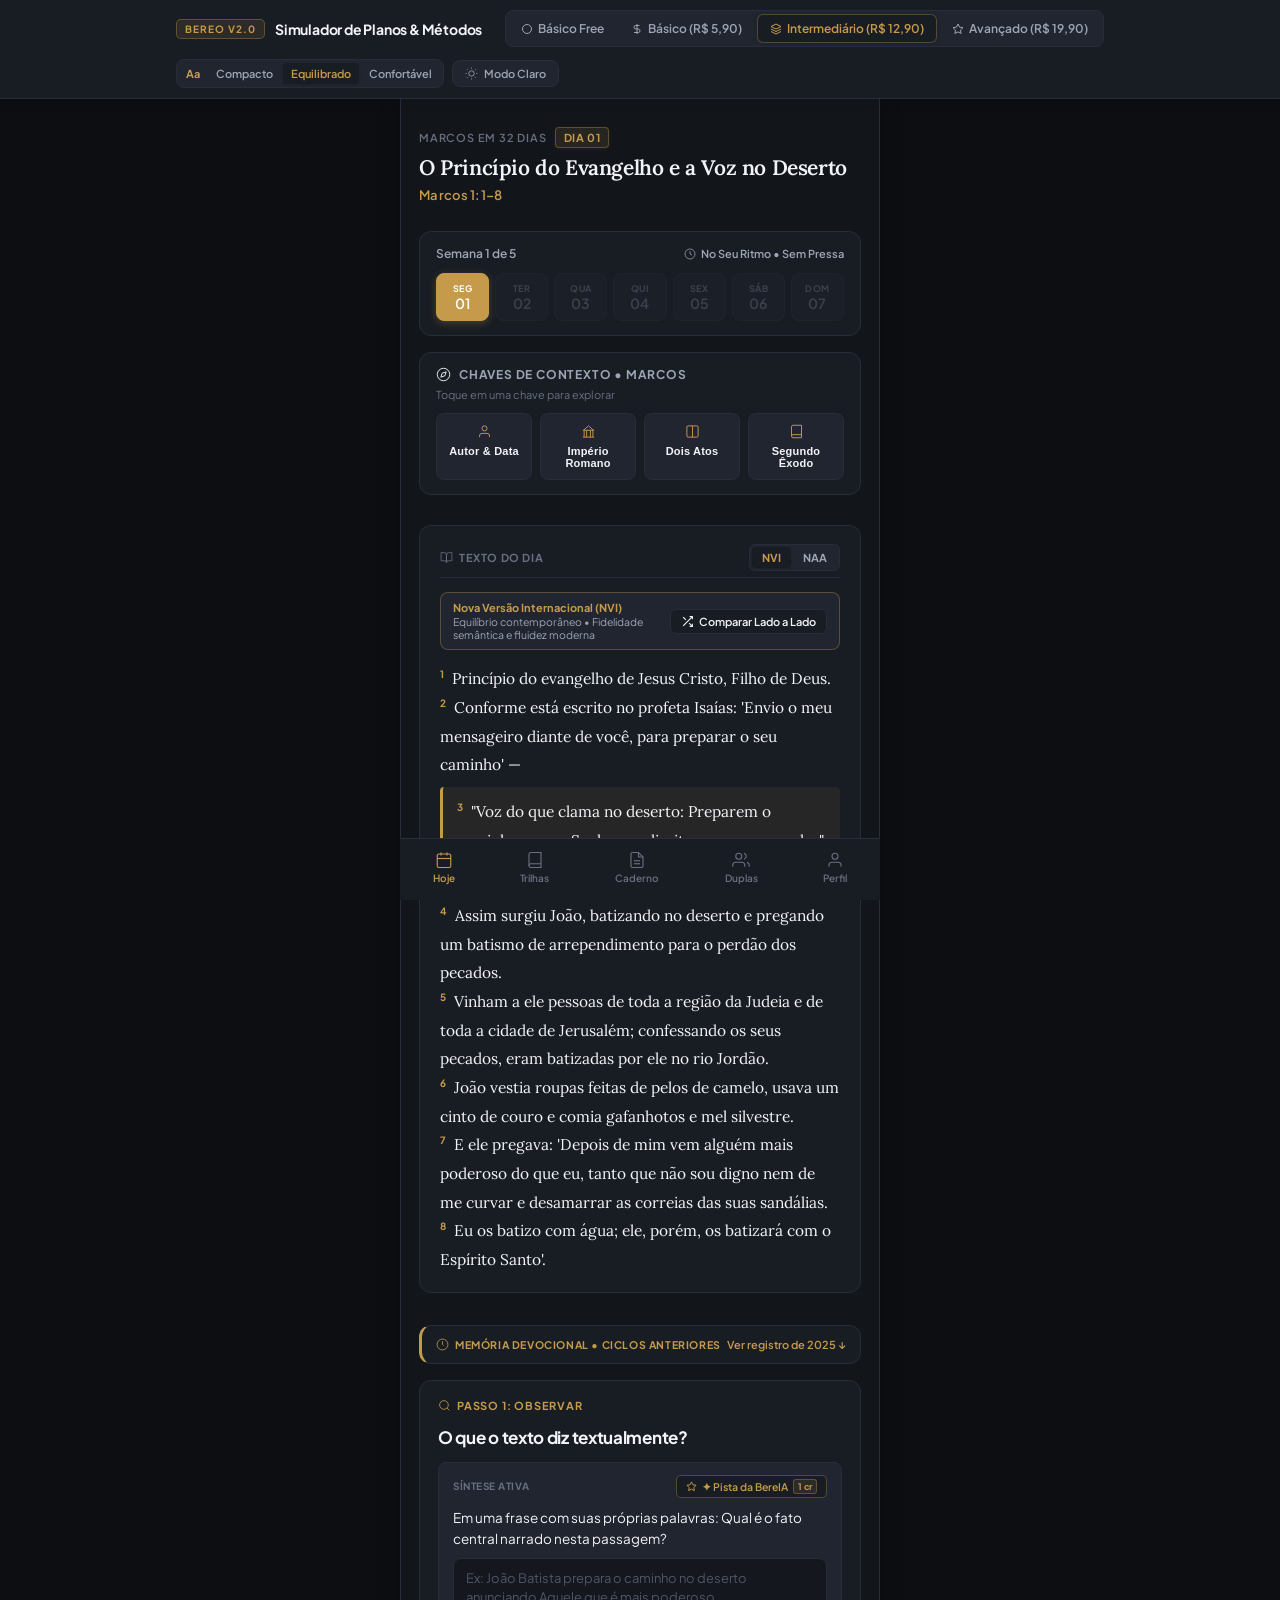
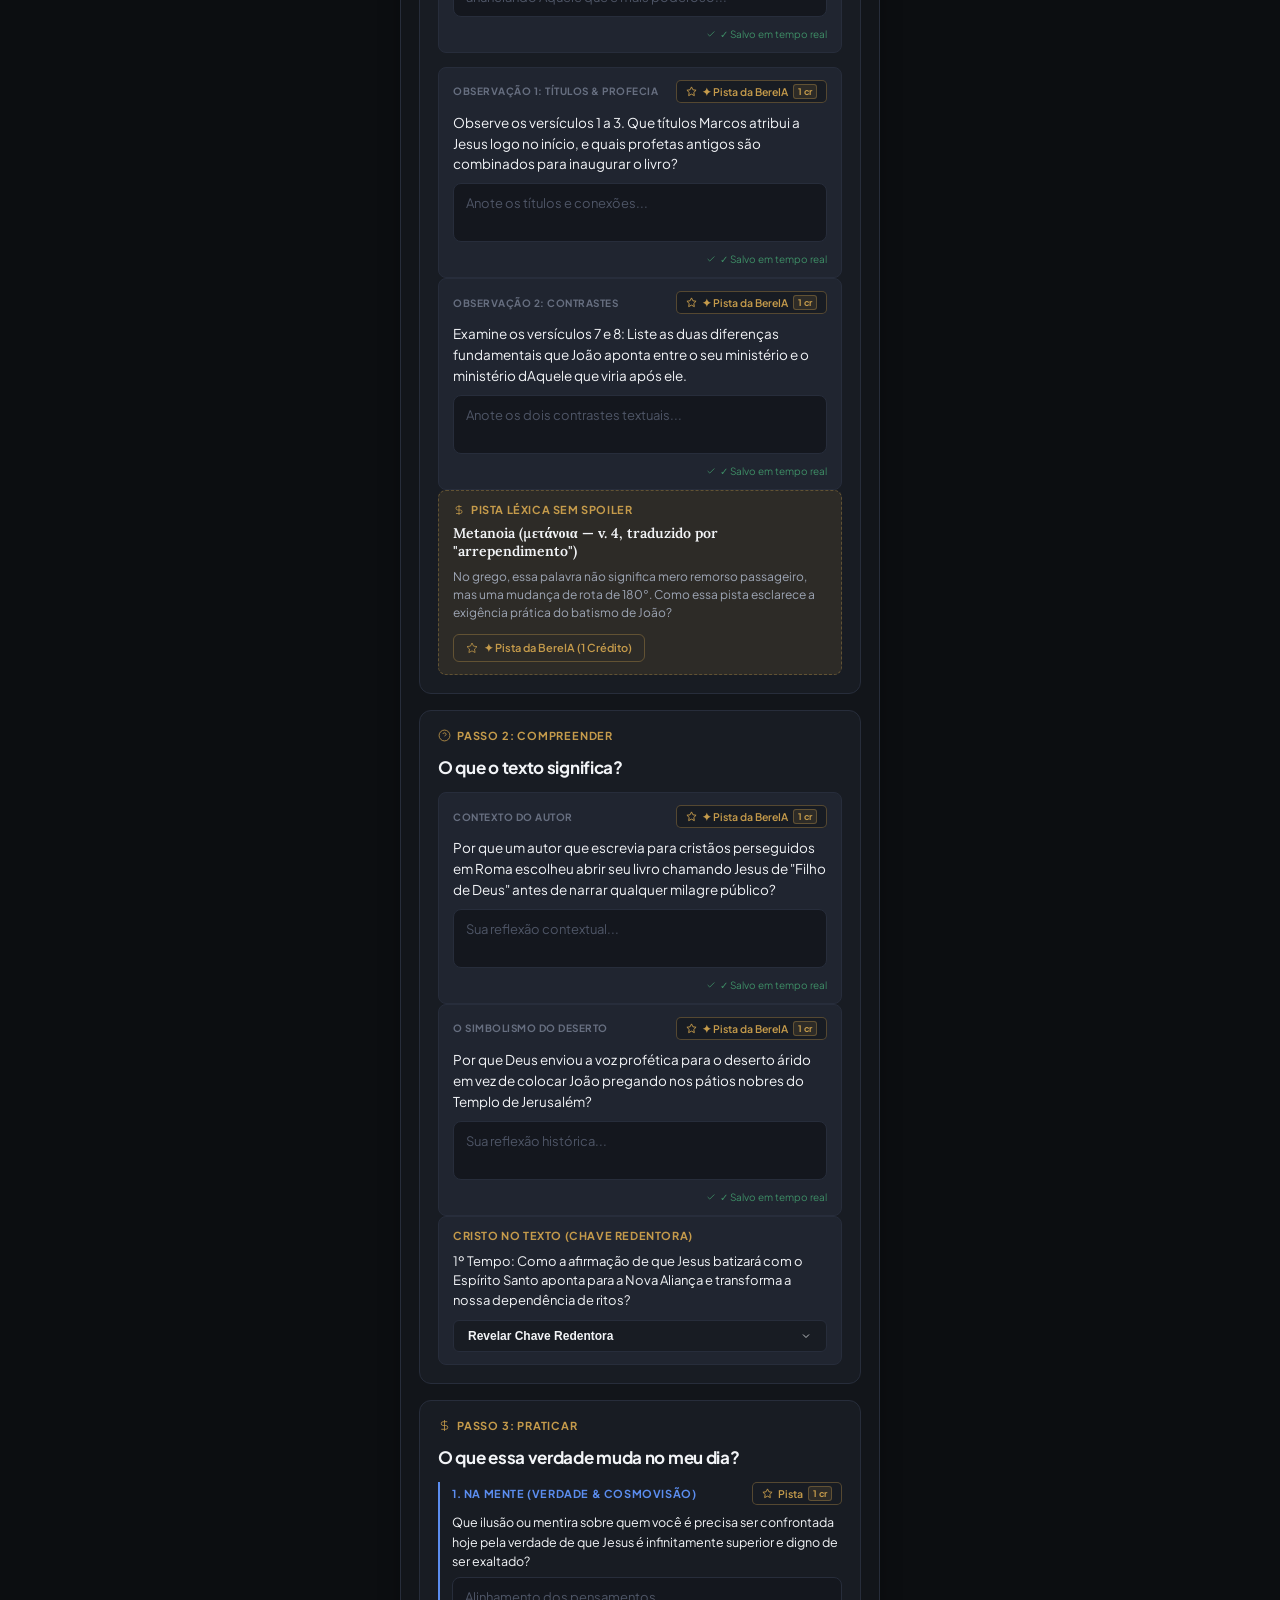
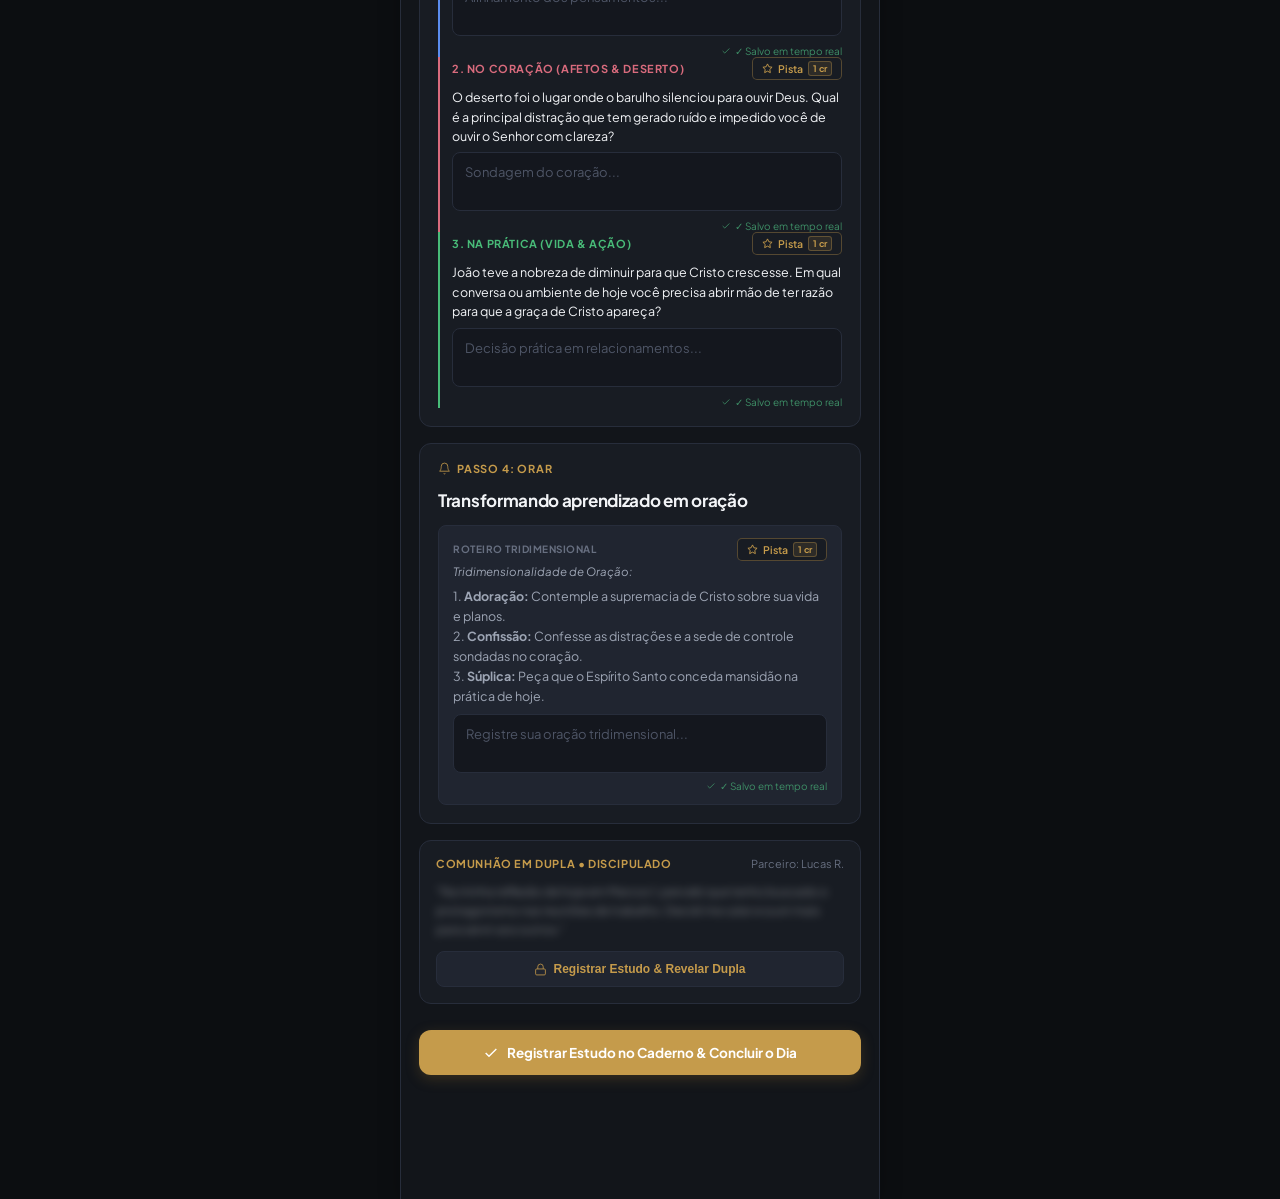
==== commit 1669e329: "fix(preview): polimento cirúrgico (remove chips do header, ritmo sem pressa, chaves com ícones, perf" ====
--- a/app.html
+++ b/app.html
@@ -309,7 +309,7 @@
     html[data-depth="basico"] .inline-basico,
     html[data-depth="basico"] .inline-basic-int { display: inline-flex !important; }
 
-    /* Isolamento Fino do Básico Free vs Básico Semente (R$ 5,90) */
+    /* Isolamento Fino do Básico Free vs Básico (R$ 5,90) */
     html[data-plan="basico_free"] .show-basico-free { display: block !important; }
     html[data-plan="basico_free"] span.show-basico-free,
     html[data-plan="basico_free"] .inline-basico-free { display: inline-flex !important; }
@@ -2474,6 +2474,142 @@
       border-color: var(--brand-gold);
     }
 
+  
+    /* ==========================================================================
+       CHAVES DE CONTEXTO: MENOS TEXTO, MAIS ÍCONES & ESPAÇAMENTO RELAXADO
+       ========================================================================== */
+    .context-keys-card {
+      background: var(--bg-card);
+      border: 1px solid var(--border-subtle);
+      border-radius: var(--radius-md);
+      padding: 14px 16px;
+      margin-bottom: 14px;
+      display: flex;
+      flex-direction: column;
+      gap: 12px;
+    }
+
+    .context-keys-header {
+      display: flex;
+      justify-content: space-between;
+      align-items: center;
+      flex-wrap: wrap;
+      gap: 6px;
+    }
+
+    .context-chips-grid {
+      display: grid;
+      grid-template-columns: repeat(4, 1fr);
+      gap: 8px;
+    }
+
+    @media (max-width: 420px) {
+      .context-chips-grid {
+        grid-template-columns: repeat(2, 1fr);
+      }
+    }
+
+    .context-chip-btn {
+      background: var(--bg-card-subtle);
+      border: 1px solid var(--border-subtle);
+      border-radius: 8px;
+      padding: 10px 8px;
+      display: flex;
+      flex-direction: column;
+      align-items: center;
+      gap: 6px;
+      cursor: pointer;
+      transition: all 0.2s ease;
+      color: var(--text-primary);
+    }
+
+    .context-chip-btn:hover {
+      border-color: var(--brand-gold);
+      background: var(--brand-gold-subtle);
+      transform: translateY(-1px);
+    }
+
+    .context-chip-btn.active {
+      background: var(--brand-gold-subtle);
+      border-color: var(--brand-gold);
+      color: var(--brand-gold);
+    }
+
+    .context-chip-btn .chip-icon {
+      color: var(--brand-gold);
+      display: flex;
+      align-items: center;
+      justify-content: center;
+    }
+
+    .context-chip-btn .chip-label {
+      font-size: 11px;
+      font-weight: 600;
+      letter-spacing: 0.2px;
+      text-align: center;
+    }
+
+    .context-insight-viewer {
+      background: var(--bg-card-subtle);
+      border: 1px solid var(--border-gold);
+      border-radius: 8px;
+      padding: 16px 18px;
+      margin-top: 4px;
+      animation: fadeIn 0.25s ease;
+    }
+
+    .insight-badge {
+      font-size: 11px;
+      font-weight: 700;
+      color: var(--brand-gold);
+      text-transform: uppercase;
+      letter-spacing: 0.8px;
+    }
+
+    .insight-close-btn {
+      background: transparent;
+      border: 1px solid var(--border-subtle);
+      color: var(--text-secondary);
+      font-size: 10.5px;
+      font-weight: 600;
+      padding: 3px 8px;
+      border-radius: 4px;
+      cursor: pointer;
+      transition: all 0.15s ease;
+    }
+    .insight-close-btn:hover {
+      color: var(--text-primary);
+      border-color: var(--text-primary);
+    }
+
+    .insight-content-body {
+      font-size: 13.5px;
+      line-height: 1.8;
+      color: var(--text-primary);
+      margin-top: 10px;
+    }
+
+    .insight-content-body p {
+      margin-bottom: 8px;
+    }
+
+    .insight-content-body strong {
+      color: var(--brand-gold-light);
+    }
+
+    /* Espaçamento generoso e respiração no devocional */
+    .study-prompt-card, .scripture-card {
+      padding: 18px 20px !important;
+      margin-bottom: 16px !important;
+    }
+
+    .study-prompt-text {
+      font-size: 13.5px !important;
+      line-height: 1.7 !important;
+      color: var(--text-secondary);
+      margin-bottom: 12px !important;
+    }
+
   </style>
 </head>
 <body>
@@ -2495,7 +2631,7 @@
         </button>
         <button class="depth-btn" id="plan-btn-basico_pago" onclick="switchPlan('basico_pago')">
           <svg width="12" height="12" viewBox="0 0 24 24" fill="none" stroke="currentColor" stroke-width="2"><path d="M12 2v20M17 5H9.5a3.5 3.5 0 0 0 0 7h5a3.5 3.5 0 0 1 0 7H6"/></svg>
-          Básico Semente (R$ 5,90)
+          Básico (R$ 5,90)
         </button>
         <button class="depth-btn active" id="plan-btn-intermediario" onclick="switchPlan('intermediario')">
           <svg width="12" height="12" viewBox="0 0 24 24" fill="none" stroke="currentColor" stroke-width="2"><path d="M12 2L2 7l10 5 10-5-10-5zM2 17l10 5 10-5M2 12l10 5 10-5"/></svg>
@@ -2533,30 +2669,23 @@
 
             <!-- Banner de plano removido (Modo Produto Real) -->
 
-      <!-- 1. CABEÇALHO DO DIA -->
-      <section class="devotional-header">
-        <div>
-          <div class="trail-breadcrumb">
-            <svg width="12" height="12" viewBox="0 0 24 24" fill="none" stroke="currentColor" stroke-width="1.5"><polygon points="12 2 19 21 12 17 5 21 12 2"/></svg>
-            Marcos em 32 Dias • Dia 01
-          </div>
-          <h1 class="pericope-heading" style="font-size:20px; line-height:1.25;">O Princípio do Evangelho e a Voz no Deserto</h1>
-          <div style="font-size:13.5px; font-weight:600; color:var(--brand-gold); margin-top:2px;">Marcos 1:1-8</div>
-        </div>
-
-                <span class="depth-badge show-basico-free basico-free">Básico Free</span>
-        <span class="depth-badge show-basico-pago basico-pago">Básico Semente (R$ 5,90)</span>
-        <span class="depth-badge show-intermediario intermediario">Intermediário</span>
-        <span class="depth-badge show-avancado avancado">Avançado</span>
+      <!-- 1. CABEÇALHO DO DIA (PRODUTO REAL - ZERO POLUIÇÃO) -->
+      <section class="devotional-header" style="margin-top:6px; margin-bottom:12px; display:flex; flex-direction:column; gap:4px;">
+        <div style="display:flex; align-items:center; gap:8px;">
+          <span class="trail-sub-tag">Marcos em 32 Dias</span>
+          <span class="day-focus-badge">Dia 01</span>
+        </div>
+        <h1 class="pericope-heading" style="font-size:21px; line-height:1.3; margin:2px 0 2px 0;">O Princípio do Evangelho e a Voz no Deserto</h1>
+        <div style="font-size:13px; font-weight:600; color:var(--brand-gold); letter-spacing:0.3px;">Marcos 1:1–8</div>
       </section>
 
       <!-- 2. FITA DA SEMANA COM DIAS (SOMENTE DIA 01 ATIVO) -->
       <section class="week-calendar-card">
         <div class="week-calendar-top">
           <span class="week-info-title">Semana 1 de 5</span>
-          <span class="grace-days-pill">
-            <svg width="12" height="12" viewBox="0 0 24 24" fill="none" stroke="currentColor" stroke-width="1.5"><path d="M12 22s8-4 8-10V5l-8-3-8 3v7c0 6 8 10 8 10z"/></svg>
-            Dias de Graça: 1 de 5 dias
+          <span class="grace-days-pill" style="font-size:11px; font-weight:600; color:var(--text-secondary); background:transparent; border:none; display:inline-flex; align-items:center; gap:5px;">
+            <svg width="12" height="12" viewBox="0 0 24 24" fill="none" stroke="currentColor" stroke-width="1.5"><circle cx="12" cy="12" r="10"/><polyline points="12 6 12 12 16 14"/></svg>
+            No Seu Ritmo • Sem Pressa
           </span>
         </div>
 
@@ -2592,84 +2721,47 @@
         </div>
       </section>
 
-      <!-- 3. CARTÃO DE EMBARQUE DO LIVRO DE MARCOS (3 PROFUNDIDADES) -->
-      <section class="context-intro-card">
-        <div class="context-header" onclick="toggleContext()">
-          <span class="context-title">
-            <svg width="14" height="14" viewBox="0 0 24 24" fill="none" stroke="currentColor" stroke-width="1.5"><circle cx="12" cy="12" r="10"/><polygon points="16.24 7.76 14.12 14.12 7.76 16.24 9.88 9.88 16.24 7.76"/></svg>
-            Cartão de Embarque: Introdução a Marcos
-          </span>
-          <svg id="context-chevron" width="14" height="14" viewBox="0 0 24 24" fill="none" stroke="currentColor" stroke-width="1.5"><polyline points="6 9 12 15 18 9"/></svg>
-        </div>
-        <div class="context-body" id="context-content">
-          <!-- CAMADA 1: BÁSICO (Fundamento Essencial) -->
-          <div class="context-layer-block">
-            <div class="context-layer-header">
-              <span class="context-layer-tag">Camada 1 • Fundamento Essencial</span>
-              <span class="context-layer-status" style="color:var(--brand-gold);">Ativa em todos os níveis</span>
-            </div>
-            <div class="context-grid">
-              <div>
-                <div class="context-field-label">Autor Histórico</div>
-                <div class="context-field-val">João Marcos (c. 64-68 d.C.)</div>
-              </div>
-              <div>
-                <div class="context-field-label">Destinatários</div>
-                <div class="context-field-val">Cristãos sob perseguição em Roma</div>
-              </div>
-              <div>
-                <div class="context-field-label">Palavra-Chave Motora</div>
-                <div class="context-field-val"><em>Euthys</em> (εὐθύς — "imediatamente", 41x)</div>
-              </div>
-              <div>
-                <div class="context-field-label">Propósito Teológico</div>
-                <div class="context-field-val">O Servo Divino em ação (Mc 10:45)</div>
-              </div>
-            </div>
-          </div>
-
-          <!-- CAMADA 2: INTERMEDIÁRIO (Contexto Romano & Estrutura) -->
-          <div class="context-layer-block">
-            <div class="context-layer-header">
-              <span class="context-layer-tag">Camada 2 • Contexto Romano & Estrutura</span>
-              <span class="context-layer-status show-basico">Desbloqueada no Intermediário</span>
-              <span class="context-layer-status show-int-adv" style="color:var(--brand-gold);">Ativa</span>
-            </div>
-            <div class="show-basico" style="font-size:11.5px; color:var(--text-secondary); font-style:italic;">
-              No plano Intermediário, esta camada aprofunda a subversão da propaganda imperial de César e a arquitetura dramática de Marcos dividida em dois grandes atos.
-            </div>
-            <div class="show-int-adv context-grid">
-              <div style="grid-column: span 2;">
-                <div class="context-field-label">Contexto Imperial Romano</div>
-                <div class="context-field-val">Escrito sob o governo de Nero após o incêndio de Roma. O termo grego <em>Euangelion</em> subvertia os editais triunfais de César: o verdadeiro Salvador e Senhor não domina pela opressão das legiões, mas se entrega pelos pecadores.</div>
-              </div>
-              <div style="grid-column: span 2;">
-                <div class="context-field-label">Estrutura Dramática em Dois Atos</div>
-                <div class="context-field-val">Ato 1 (Cap. 1-8): "Quem é este Homem?" (Autoridade divina e milagres na Galileia) • Ato 2 (Cap. 9-16): "Por que Ele veio morrer?" (O caminho sacrificial da cruz em Jerusalém).</div>
-              </div>
-            </div>
-          </div>
-
-          <!-- CAMADA 3: AVANÇADO (Cânon do AT & Fonte Apostólica) -->
-          <div class="context-layer-block">
-            <div class="context-layer-header">
-              <span class="context-layer-tag" style="color:#A384D8;">Camada 3 • Pano de Fundo Canônico</span>
-              <span class="context-layer-status show-basic-int">Desbloqueada no Avançado</span>
-              <span class="context-layer-status show-avancado" style="color:#A384D8;">Ativa</span>
-            </div>
-            <div class="show-basic-int" style="font-size:11.5px; color:var(--text-secondary); font-style:italic;">
-              No plano Avançado, esta camada investiga a teologia bíblica do Segundo Êxodo (Êxodo, Isaías e Malaquias) e a preservação viva das pregações de Pedro em Roma.
-            </div>
-            <div class="show-avancado context-grid">
-              <div style="grid-column: span 2;">
-                <div class="context-field-label">O Segundo Êxodo Veterotestamentário</div>
-                <div class="context-field-val">A citação de abertura funde Êxodo 23:20, Isaías 40:3 e Malaquias 3:1. Para a teologia bíblica, isso anuncia a chegada do próprio Yahweh ao deserto para guiar Seu povo no retorno definitivo do exílio espiritual.</div>
-              </div>
-              <div style="grid-column: span 2;">
-                <div class="context-field-label">Memória Viva do Apóstolo Pedro</div>
-                <div class="context-field-val">Conforme os testemunhos patrísticos de Pápias e Irineu, João Marcos atuou como intérprete de Pedro em Roma, registrando suas memórias oculares, o que justifica a linguagem vívida, direta e sem rodeios do livro.</div>
-              </div>
-            </div>
+      <!-- 3. CHAVES DE CONTEXTO DE MARCOS (MENOS TEXTO, MAIS ÍCONES) -->
+      <section class="context-keys-card">
+        <div class="context-keys-header">
+          <div style="display:flex; align-items:center; gap:8px;">
+            <svg width="15" height="15" viewBox="0 0 24 24" fill="none" stroke="currentColor" stroke-width="1.5"><circle cx="12" cy="12" r="10"/><polygon points="16.24 7.76 14.12 14.12 7.76 16.24 9.88 9.88 16.24 7.76"/></svg>
+            <span style="font-family:var(--font-sans); font-size:12px; font-weight:700; text-transform:uppercase; letter-spacing:0.8px; color:var(--text-secondary);">Chaves de Contexto • Marcos</span>
+          </div>
+          <span style="font-size:11px; color:var(--text-tertiary);">Toque em uma chave para explorar</span>
+        </div>
+
+        <!-- Grade de Ícones / Botões Interativos -->
+        <div class="context-chips-grid">
+          <button class="context-chip-btn" id="chip-ctx-autor" onclick="toggleContextInsight('autor')" title="Autor Histórico & Propósito">
+            <span class="chip-icon"><svg width="15" height="15" viewBox="0 0 24 24" fill="none" stroke="currentColor" stroke-width="1.5"><path d="M20 21v-2a4 4 0 0 0-4-4H8a4 4 0 0 0-4 4v2"/><circle cx="12" cy="7" r="4"/></svg></span>
+            <span class="chip-label">Autor & Data</span>
+          </button>
+
+          <button class="context-chip-btn" id="chip-ctx-romano" onclick="toggleContextInsight('romano')" title="Contexto Imperial Romano">
+            <span class="chip-icon"><svg width="15" height="15" viewBox="0 0 24 24" fill="none" stroke="currentColor" stroke-width="1.5"><path d="M3 21h18M3 10h18M5 10v11M19 10v11M9 10v11M15 10v11M4 10l8-7 8 7"/></svg></span>
+            <span class="chip-label">Império Romano</span>
+          </button>
+
+          <button class="context-chip-btn" id="chip-ctx-estrutura" onclick="toggleContextInsight('estrutura')" title="Estrutura Literária em Dois Atos">
+            <span class="chip-icon"><svg width="15" height="15" viewBox="0 0 24 24" fill="none" stroke="currentColor" stroke-width="1.5"><rect x="3" y="3" width="18" height="18" rx="2"/><line x1="12" y1="3" x2="12" y2="21"/></svg></span>
+            <span class="chip-label">Dois Atos</span>
+          </button>
+
+          <button class="context-chip-btn" id="chip-ctx-exodo" onclick="toggleContextInsight('exodo')" title="Teologia Bíblica do Segundo Êxodo">
+            <span class="chip-icon"><svg width="15" height="15" viewBox="0 0 24 24" fill="none" stroke="currentColor" stroke-width="1.5"><path d="M4 19.5A2.5 2.5 0 0 1 6.5 17H20"/><path d="M6.5 2H20v20H6.5A2.5 2.5 0 0 1 4 19.5v-15A2.5 2.5 0 0 1 6.5 2z"/></svg></span>
+            <span class="chip-label">Segundo Êxodo</span>
+          </button>
+        </div>
+
+        <!-- Painel Leitor Expansível do Insight Selecionado (Respirável & Confortável) -->
+        <div class="context-insight-viewer" id="context-insight-viewer" style="display:none;">
+          <div style="display:flex; justify-content:space-between; align-items:center; margin-bottom:8px;">
+            <span class="insight-badge" id="insight-badge-title">Título do Contexto</span>
+            <button onclick="closeContextInsight()" class="insight-close-btn">✕ Fechar</button>
+          </div>
+          <div class="insight-content-body" id="insight-content-body">
+            <!-- Conteúdo injetado via JS -->
           </div>
         </div>
       </section>
@@ -2687,7 +2779,7 @@
             <span class="single-version-tag">BLIVRE (Bíblia Livre)</span>
           </div>
 
-          <!-- No Básico Semente (R$ 5,90): Alternador Livre entre BLIVRE e NVI -->
+          <!-- No Básico (R$ 5,90): Alternador Livre entre BLIVRE e NVI -->
           <div class="version-tabs-nav show-basico-pago">
             <button class="v-tab-btn" id="btn-ver-bp-blivre" onclick="setVersion('blivre')">BLIVRE</button>
             <button class="v-tab-btn active" id="btn-ver-bp-nvi" onclick="setVersion('nvi')">NVI</button>
@@ -3840,9 +3932,9 @@
     </div>
 
         <!-- VIEW 4: PERFIL, PERSONALIZAÇÃO DA BEREIA & GESTÃO DE PLANOS -->
-    <div class="app-content app-view" id="view-perfil" style="display:none; flex-direction:column; gap:16px;">
+    <div class="app-content app-view" id="view-perfil" style="display:none; flex-direction:column; gap:18px;">
       
-      <!-- Cabeçalho do Perfil -->
+      <!-- Cabeçalho do Usuário -->
       <section class="profile-card">
         <div class="profile-header-user">
           <div class="profile-avatar-circle">JJ</div>
@@ -3862,7 +3954,7 @@
           <div>
             <span style="font-size:10px; font-weight:700; color:var(--brand-gold); text-transform:uppercase; letter-spacing:0.8px;">Mentoria Pastoral & Vida Cristã</span>
             <h2 style="font-family:var(--font-serif); font-size:16px; font-weight:700; color:var(--text-primary); margin-top:2px;">Canal Livre com a BereIA</h2>
-            <p style="font-size:12px; line-height:1.5; color:var(--text-secondary); margin-top:4px;">
+            <p style="font-size:12px; line-height:1.55; color:var(--text-secondary); margin-top:4px;">
               Converse livremente sobre aconselhamento, sofrimento, casamento, dúvidas teológicas e passos práticos de santificação com respostas diretas e acolhedoras.
             </p>
           </div>
@@ -3873,67 +3965,135 @@
         </button>
       </section>
 
-      <!-- Configurações do Perfil Teológico da BereIA (Triagem de Entrada Editável) -->
+      <!-- Perfil Teológico Detalhado (Campos Separados para IA Calibrar Respostas) -->
       <section class="profile-card">
         <h2 style="font-size:14px; font-weight:700; color:var(--text-primary); border-bottom:1px solid var(--border-subtle); padding-bottom:8px;">
-          Perfil Teológico & Personalização da BereIA
+          Perfil Teológico & Calibragem da BereIA
         </h2>
-        <div style="font-size:11.5px; color:var(--text-secondary); line-height:1.45;">
-          A BereIA utiliza estas informações para calibrar a empatia pastoral e a profundidade de suas respostas sem impor qualquer partidarismo.
-        </div>
-
-        <div style="display:grid; grid-template-columns:1fr; gap:10px; margin-top:4px;">
+        <div style="font-size:11.5px; color:var(--text-secondary); line-height:1.5;">
+          A BereIA utiliza estas informações para calibrar a empatia pastoral e a profundidade de suas respostas sem impor qualquer partidarismo sectário.
+        </div>
+
+        <div style="display:grid; grid-template-columns:1fr; gap:12px; margin-top:6px;">
+          
+          <!-- 1. DENOMINAÇÃO ECLESIAL (CAMPO SEPARADO) -->
           <div>
-            <label style="font-size:11px; font-weight:600; color:var(--text-secondary); display:block; margin-bottom:4px;">Maturidade Bíblica:</label>
+            <label style="font-size:11px; font-weight:600; color:var(--text-secondary); display:block; margin-bottom:4px;">1. Denominação / Comunidade Local:</label>
+            <select class="profile-select-control" id="prof-denominacao">
+              <option value="batista" selected>Batista (Tradicional / Renovada / Bíblica)</option>
+              <option value="presbiteriana">Presbiteriana / Reformada Tradicional</option>
+              <option value="assembleia_deus">Assembleia de Deus / Pentecostal Clássica</option>
+              <option value="metodista">Metodista / Wesleyana</option>
+              <option value="anglicana">Anglicana / Episcopal</option>
+              <option value="luterana">Luterana</option>
+              <option value="congregacional">Congregacional</option>
+              <option value="adventista">Adventista do Sétimo Dia</option>
+              <option value="comunidade_ampla">Comunidade Cristã / Não-Denominacional</option>
+              <option value="em_transicao">Em transição / Em busca de comunidade local</option>
+            </select>
+          </div>
+
+          <!-- 2. LINHA TEOLÓGICA & HERMENÊUTICA (CAMPO SEPARADO) -->
+          <div>
+            <label style="font-size:11px; font-weight:600; color:var(--text-secondary); display:block; margin-bottom:4px;">2. Linha Teológica & Matriz Hermenêutica:</label>
+            <select class="profile-select-control" id="prof-linha-teologica">
+              <option value="reformada_calvinista" selected>Reformada / Calvinista (Soberania da Graça, Cinco Solas)</option>
+              <option value="arminiana_wesleyana">Arminiana / Wesleyana (Graça Preveniente, Santificação)</option>
+              <option value="pactual_aliancista">Pactual / Aliancista (Unidade do Pacto da Graça)</option>
+              <option value="dispensacionalista">Dispensacionalista (Distinção de Dispensações e Israel/Igreja)</option>
+              <option value="pentecostal_carismatica">Pentecostal / Carismática (Contemporaneidade dos Dons)</option>
+              <option value="historica_ampla">Evangélica Histórica / Ampla (Foco nos Consensos Clássicos)</option>
+              <option value="aberto">Em exploração / Sem rótulo específico</option>
+            </select>
+          </div>
+
+          <!-- 3. TEMPO DE FÉ & MATURIDADE BÍBLICA -->
+          <div>
+            <label style="font-size:11px; font-weight:600; color:var(--text-secondary); display:block; margin-bottom:4px;">3. Tempo de Caminhada na Fé (Maturidade Bíblica):</label>
             <select class="profile-select-control" id="prof-maturidade">
-              <option value="iniciante">Iniciante (Criando o Hábito Diário)</option>
-              <option value="intermediario" selected>Intermediário (Estudo Regular e Conexões)</option>
-              <option value="avancado">Avançado (Línguas Originais e Ensino)</option>
+              <option value="iniciante">Recém-convertido (Até 1 ano — Criando hábito diário)</option>
+              <option value="em_crescimento">Em consolidação (1 a 5 anos — Compreendendo a narrativa bíblica)</option>
+              <option value="intermediario" selected>Praticante Maduro (5 a 15 anos — Estudo regular e discernimento)</option>
+              <option value="avancado">Veterano / Ensino Bíblico (Mais de 15 anos — Exegese e discipulado)</option>
             </select>
           </div>
 
+          <!-- 4. PAPEL & MINISTÉRIO NA IGREJA -->
           <div>
-            <label style="font-size:11px; font-weight:600; color:var(--text-secondary); display:block; margin-bottom:4px;">Papel / Ministério na Igreja:</label>
+            <label style="font-size:11px; font-weight:600; color:var(--text-secondary); display:block; margin-bottom:4px;">4. Papel & Ministério na Igreja:</label>
             <select class="profile-select-control" id="prof-ministerio">
               <option value="membro">Membro da Comunidade</option>
               <option value="lider_celula" selected>Líder de Célula / Pequeno Grupo</option>
-              <option value="professor_ebd">Professor de EBD</option>
-              <option value="pastor_presbitero">Pastor / Presbítero</option>
-              <option value="diacono">Diácono / Serviço</option>
-              <option value="visitante">Visitante / Em Busca de Igreja</option>
+              <option value="professor_ebd">Professor de EBD / Discipulador</option>
+              <option value="pastor_presbitero">Pastor / Presbítero / Ministro da Palavra</option>
+              <option value="diacono">Diácono / Ministério de Misericórdia e Serviço</option>
+              <option value="louvor">Ministério de Louvor / Música</option>
+              <option value="estudante_teologia">Estudante de Teologia / Vocacionado</option>
             </select>
           </div>
 
+          <!-- 5. OBJETIVO PRIMÁRIO DE ESTUDO -->
           <div>
-            <label style="font-size:11px; font-weight:600; color:var(--text-secondary); display:block; margin-bottom:4px;">Tradição Confessional:</label>
-            <select class="profile-select-control" id="prof-tradicao">
-              <option value="batista" selected>Batista (Clássica / Reformada)</option>
-              <option value="presbiteriana">Presbiteriana / Reformada</option>
-              <option value="pentecostal">Pentecostal / Carismática</option>
-              <option value="metodista">Metodista / Wesleyana</option>
-              <option value="anglicana">Anglicana / Episcopal</option>
-              <option value="ampla">Bíblica / Não-Denominacional</option>
+            <label style="font-size:11px; font-weight:600; color:var(--text-secondary); display:block; margin-bottom:4px;">5. Objetivo Primário no Estudo Devocional:</label>
+            <select class="profile-select-control" id="prof-objetivo">
+              <option value="intimidade" selected>Intimidade devocional e comunhão diária com Deus</option>
+              <option value="preparo_ensino">Preparo para ensinar outros e pregar a Palavra</option>
+              <option value="dilemas_praticos">Respostas bíblicas para dilemas morais e decisões da vida</option>
+              <option value="consolo_ansiedade">Consolo e fortalecimento em meio à ansiedade e sofrimento</option>
+              <option value="exegese_originais">Aprofundamento exegético e riqueza das línguas originais</option>
             </select>
           </div>
 
+          <!-- 6. ALVO PESSOAL DE ORAÇÃO & BATALHA ATUAL -->
           <div>
-            <label style="font-size:11px; font-weight:600; color:var(--text-secondary); display:block; margin-bottom:4px;">Lente Teológica da BereIA no Diálogo Livre:</label>
+            <label style="font-size:11px; font-weight:600; color:var(--text-secondary); display:block; margin-bottom:4px;">6. Alvo Principal de Oração & Batalha Atual:</label>
+            <select class="profile-select-control" id="prof-alvo-oracao">
+              <option value="ansiedade_trabalho" selected>Ansiedade, estresse e sobrecarga profissional</option>
+              <option value="casamento_familia">Família, casamento e criação dos filhos</option>
+              <option value="disciplina_espiritual">Disciplina na oração e constância devocional</option>
+              <option value="pureza_integridade">Pureza moral, santidade e pensamentos</option>
+              <option value="relacionamentos_perdao">Relacionamentos difíceis, mágoas e perdão</option>
+              <option value="luto_sofrimento">Luto, perdas, enfermidade ou provação</option>
+            </select>
+          </div>
+
+          <!-- 7. LENTE DA BEREIA NO DIÁLOGO LIVRE -->
+          <div>
+            <label style="font-size:11px; font-weight:600; color:var(--text-secondary); display:block; margin-bottom:4px;">7. Lente Hermenêutica no Diálogo Livre:</label>
             <select class="profile-select-control" id="prof-lente">
-              <option value="panoramica">Panorâmica & Irênica (Apresenta as visões com respeito)</option>
-              <option value="confessional" selected>Sintonizada com Minha Tradição (Fica à vontade pastoral)</option>
+              <option value="panoramica">Panorâmica & Irênica (Apresenta as visões com respeito mútuo)</option>
+              <option value="confessional" selected>Sintonizada com Minha Tradição (Fica à vontade pastoral na minha linha)</option>
             </select>
           </div>
+
+          <!-- 8. TOM PASTORAL PREFERIDO DA BEREIA -->
+          <div>
+            <label style="font-size:11px; font-weight:600; color:var(--text-secondary); display:block; margin-bottom:4px;">8. Tom de Mentoria Preferido da BereIA:</label>
+            <select class="profile-select-control" id="prof-tom-pastoral">
+              <option value="pastoral_acolhedor" selected>Pastoral e Acolhedor (Consolo, graça e encorajamento)</option>
+              <option value="socratico_reflexivo">Socrático e Reflexivo (Perguntas que instigam autodescoberta)</option>
+              <option value="direto_pratico">Direto e Prático (Foco em passos claros de obediência)</option>
+              <option value="exegetico_profundo">Teológico e Exegético (História, originais e teologia bíblica)</option>
+            </select>
+          </div>
+
+        </div>
+
+        <!-- Box Informativo: Aprendizado Contínuo & Privacidade -->
+        <div style="background:var(--bg-card-subtle); border:1px solid var(--border-subtle); border-radius:6px; padding:12px; margin-top:10px; font-size:11px; line-height:1.5; color:var(--text-secondary);">
+          <strong style="color:var(--brand-gold);">ℹ️ Memória Contínua da BereIA:</strong>
+          Seu perfil é armazenado com criptografia e privacidade absoluta no Supabase (RLS). A BereIA conecta o seu perfil e as suas anotações do Caderno Espiritual (via vetores semânticos) para oferecer um acompanhamento pastoral que se lembra de suas lutas, alvos de oração e crescimento ao longo do tempo.
         </div>
       </section>
 
-      <!-- Ritmo Semanal & Notificações Flexíveis -->
+      <!-- Ritmo Semanal Flexível -->
       <section class="profile-card">
         <h2 style="font-size:14px; font-weight:700; color:var(--text-primary); border-bottom:1px solid var(--border-subtle); padding-bottom:8px;">
           Ritmo Semanal & Notificações
         </h2>
         <div style="display:flex; flex-direction:column; gap:10px;">
           <div>
-            <label style="font-size:11px; font-weight:600; color:var(--text-secondary); display:block; margin-bottom:4px;">Meta de Dias por Semana:</label>
+            <label style="font-size:11px; font-weight:600; color:var(--text-secondary); display:block; margin-bottom:4px;">Meta de Dias por Semana (Sem Pressão):</label>
             <div style="display:flex; gap:8px;">
               <button class="trail-filter-chip" onclick="setWeeklyGoal(3)" id="chip-goal-3">3 Dias / Semana</button>
               <button class="trail-filter-chip" onclick="setWeeklyGoal(5)" id="chip-goal-5">5 Dias / Semana</button>
@@ -3963,7 +4123,7 @@
             <div style="font-size:10px; opacity:0.8;">R$ 0,00 • BLIVRE</div>
           </button>
           <button class="plan-btn" id="btn-perfil-p-pago" onclick="selectPlan('basico_pago')">
-            <div style="font-weight:700;">Básico Semente</div>
+            <div style="font-weight:700;">Básico</div>
             <div style="font-size:10px; opacity:0.8;">R$ 5,90 • NVI + IA</div>
           </button>
           <button class="plan-btn active" id="btn-perfil-p-interm" onclick="selectPlan('intermediario')">
@@ -3971,7 +4131,7 @@
             <div style="font-size:10px; opacity:0.8;">R$ 12,90 • Tríade + Dupla</div>
           </button>
           <button class="plan-btn" id="btn-perfil-p-avanc" onclick="selectPlan('avancado')">
-            <div style="font-weight:700;">Avançado Mestre</div>
+            <div style="font-weight:700;">Avançado</div>
             <div style="font-size:10px; opacity:0.8;">R$ 19,90 • 4 Versões + Léxico</div>
           </button>
         </div>
@@ -4339,7 +4499,7 @@
 
       <div style="display:flex; flex-direction:column; gap:8px;">
         <button class="master-conclude-btn" style="margin:0; padding:12px;" onclick="upgradeToPlan('basico_pago')">
-          Experimentar Básico Semente (R$ 5,90) no Simulador
+          Experimentar Básico (R$ 5,90) no Simulador
         </button>
         <button onclick="closeUpgradeModal()" style="background:transparent; border:none; color:var(--text-tertiary); font-size:11.5px; font-weight:600; cursor:pointer; padding:4px;">
           Continuar no Plano Básico Gratuito
@@ -4452,7 +4612,7 @@
       },
       basico_pago: {
         depth: 'basico',
-        name: 'Básico Semente',
+        name: 'Básico',
         badgeClass: 'basico-pago',
         price: 'R$ 5,90/mês',
         desc: 'R$ 5,90/mês • Escolha entre NVI e BLIVRE • 25 Créditos de IA • Nuvem',
@@ -5698,6 +5858,85 @@
       });
     });
 
+  
+    // ==========================================================================
+    // CHAVES DE CONTEXTO INTERATIVAS (MENOS TEXTO, MAIS ÍCONES)
+    // ==========================================================================
+    const CONTEXT_INSIGHTS = {
+      autor: {
+        title: "Autor Histórico & Propósito Teológico",
+        badge: "Fundamento Histórico",
+        body: `
+          <p><strong>Autor:</strong> João Marcos (c. 64–68 d.C.), companheiro de Paulo e Barnabé, e filho espiritual de Pedro (1Pe 5:13).</p>
+          <p><strong>Destinatários:</strong> Cristãos romanos vivendo sob intensa perseguição imperial de Nero após o grande incêndio de Roma.</p>
+          <p><strong>Palavra-Chave Motora:</strong> <em>Euthys</em> (εὐθύς — "imediatamente", repetida 41 vezes no grego), imprimindo urgência dramática ao Evangelho.</p>
+          <p><strong>Propósito Canônico:</strong> Apresentar o Filho de Deus como o Servo Divino em ação sacrificial (Mc 10:45), cuja coroa é a própria cruz.</p>
+        `
+      },
+      romano: {
+        title: "Subversão do Contexto Imperial Romano",
+        badge: "Pano de Fundo Imperial",
+        body: `
+          <p>Ao abrir sua narrativa com a frase <em>"Princípio do Evangelho de Jesus Cristo, Filho de Deus"</em>, Marcos desafiava frontalmente o vocabulário oficial de Roma.</p>
+          <p>O termo grego <strong>Euangelion</strong> era utilizado exclusivamente para anunciar vitórias das legiões e aniversários de entronização de César como senhor supremo.</p>
+          <p>Marcos subverte essa propaganda: o verdadeiro Salvador da humanidade não domina pela violência ou opressão das legiões, mas entrega a própria vida voluntariamente para resgate de muitos.</p>
+        `
+      },
+      estrutura: {
+        title: "Estrutura Literária Dramática em Dois Atos",
+        badge: "Arquitetura do Livro",
+        body: `
+          <p>O Evangelho de Marcos é estruturado como um drama teológico dividido em dois grandes movimentos:</p>
+          <p><strong>• Ato 1 (Capítulos 1 a 8):</strong> <em>"Quem é este Homem?"</em> — Foco na autoridade divina, milagres e cura na Galileia, culminando na confissão de Pedro em Cesareia de Filipe.</p>
+          <p><strong>• Ato 2 (Capítulos 9 a 16):</strong> <em>"Por que Ele veio morrer?"</em> — O caminho resoluto para Jerusalém, o anúncio da Paixão e a vitória do Servo Sofredor na cruz.</p>
+        `
+      },
+      exodo: {
+        title: "O Segundo Êxodo & Cumprimento Profético",
+        badge: "Conexão Veterotestamentária",
+        body: `
+          <p>A citação composta em Marcos 1:2-3 une <strong>Êxodo 23:20</strong>, <strong>Isaías 40:3</strong> e <strong>Malaquias 3:1</strong>.</p>
+          <p>Para a teologia bíblica da Aliança, o deserto não era mero acidente geográfico: era o lugar onde Yahweh conduziria Seu povo em um <strong>Segundo Êxodo definitivo</strong>, resgatando-os do exílio do pecado.</p>
+          <p>João Batista não prega nos palácios da Judeia, mas clama no deserto, indicando que o tempo da preparação chegou e o Rei está às portas.</p>
+        `
+      }
+    };
+
+    let activeContextInsightKey = null;
+
+    function toggleContextInsight(key) {
+      const viewer = document.getElementById('context-insight-viewer');
+      const badgeTitle = document.getElementById('insight-badge-title');
+      const contentBody = document.getElementById('insight-content-body');
+      
+      const allBtns = document.querySelectorAll('.context-chip-btn');
+      allBtns.forEach(btn => btn.classList.remove('active'));
+
+      if (activeContextInsightKey === key && viewer.style.display !== 'none') {
+        closeContextInsight();
+        return;
+      }
+
+      activeContextInsightKey = key;
+      const data = CONTEXT_INSIGHTS[key];
+      if (!data) return;
+
+      const activeBtn = document.getElementById('chip-ctx-' + key);
+      if (activeBtn) activeBtn.classList.add('active');
+
+      if (badgeTitle) badgeTitle.innerText = data.badge + " • " + data.title;
+      if (contentBody) contentBody.innerHTML = data.body;
+      if (viewer) viewer.style.display = 'block';
+    }
+
+    function closeContextInsight() {
+      activeContextInsightKey = null;
+      const viewer = document.getElementById('context-insight-viewer');
+      if (viewer) viewer.style.display = 'none';
+      const allBtns = document.querySelectorAll('.context-chip-btn');
+      allBtns.forEach(btn => btn.classList.remove('active'));
+    }
+
   </script>
 </body>
 </html>
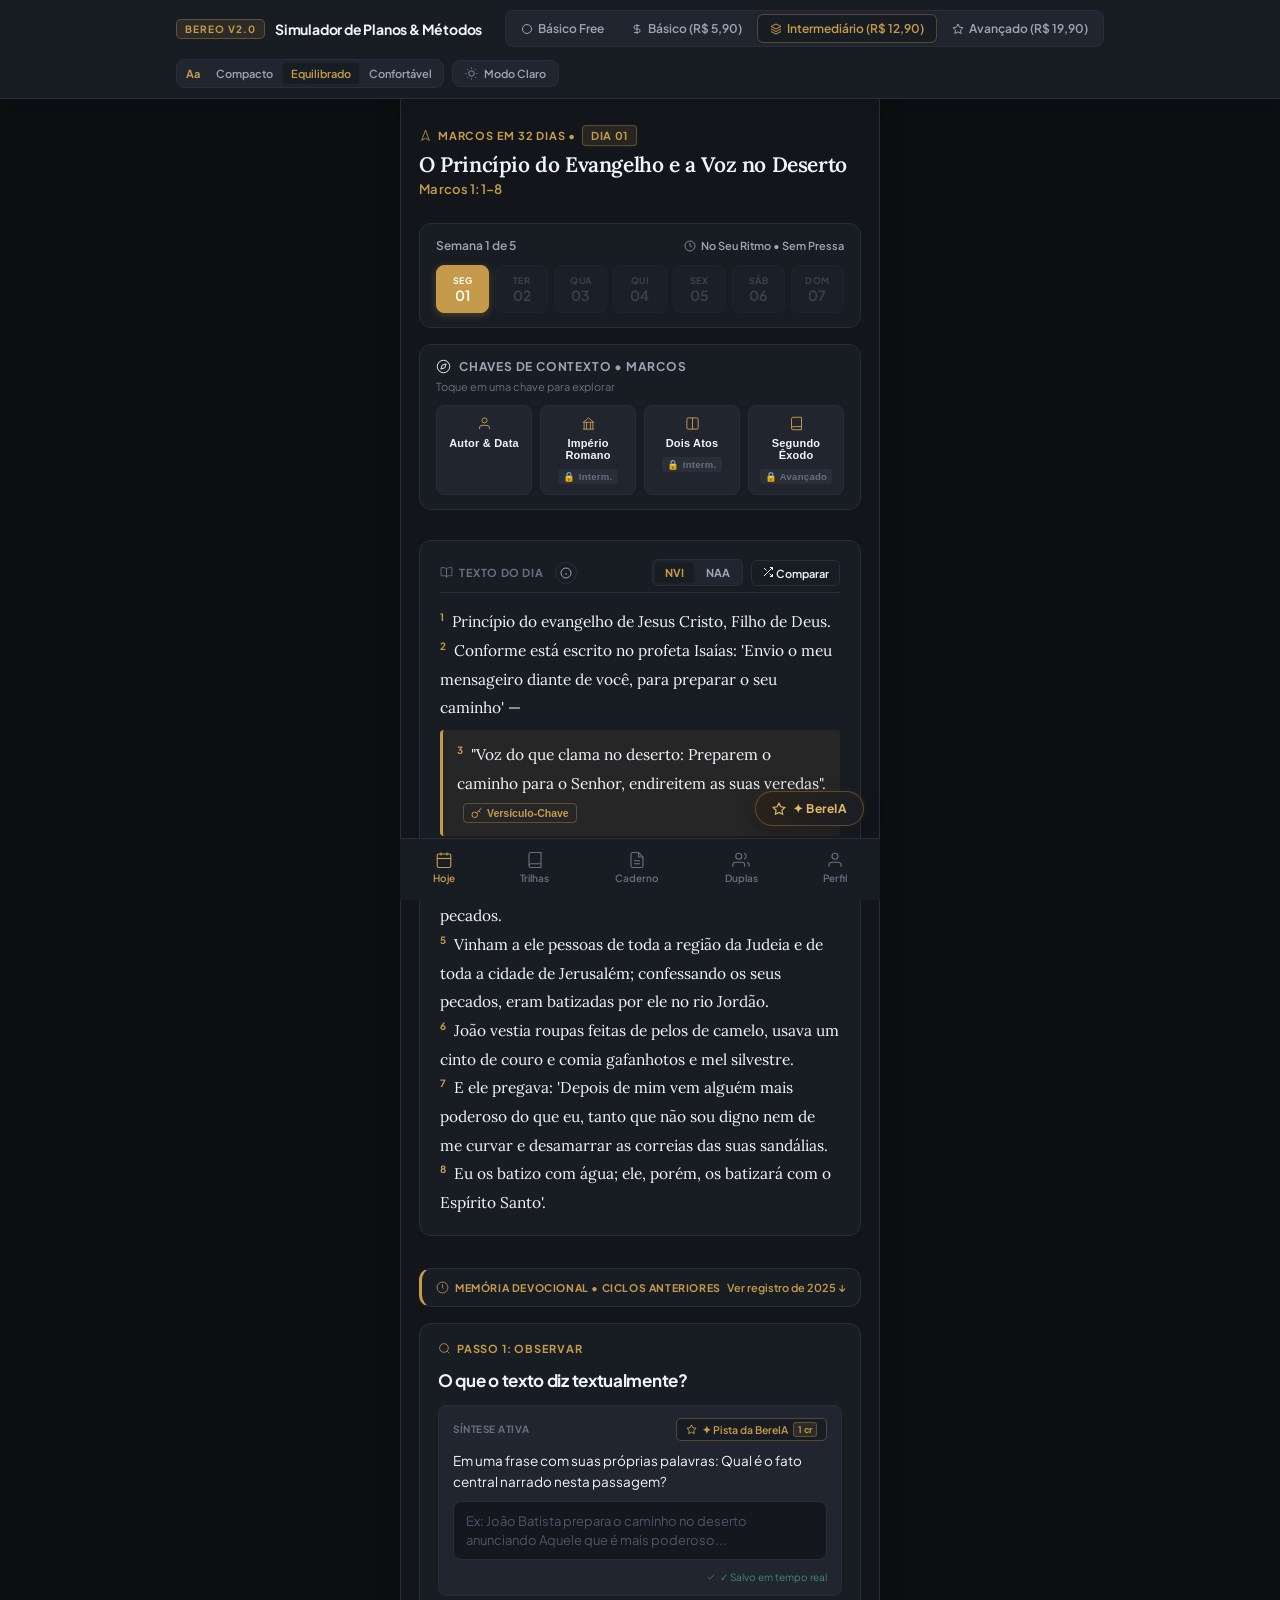
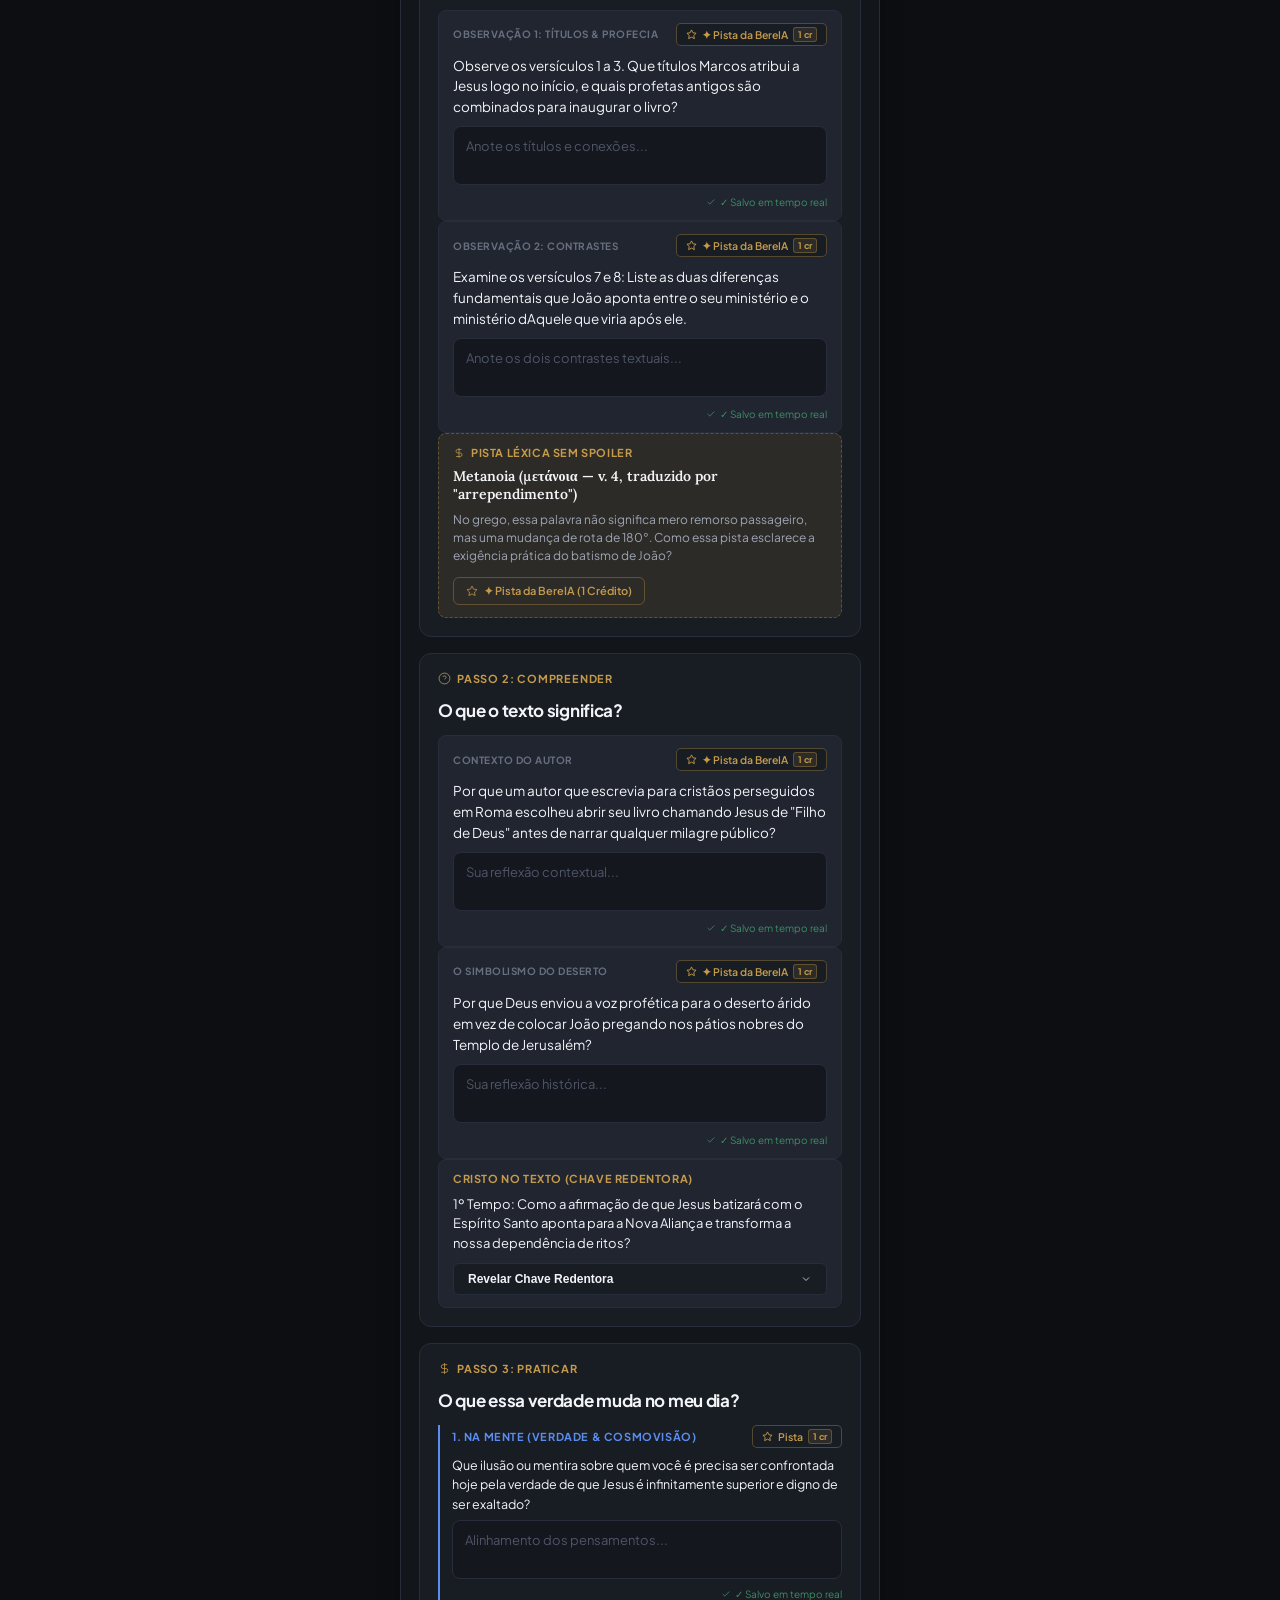
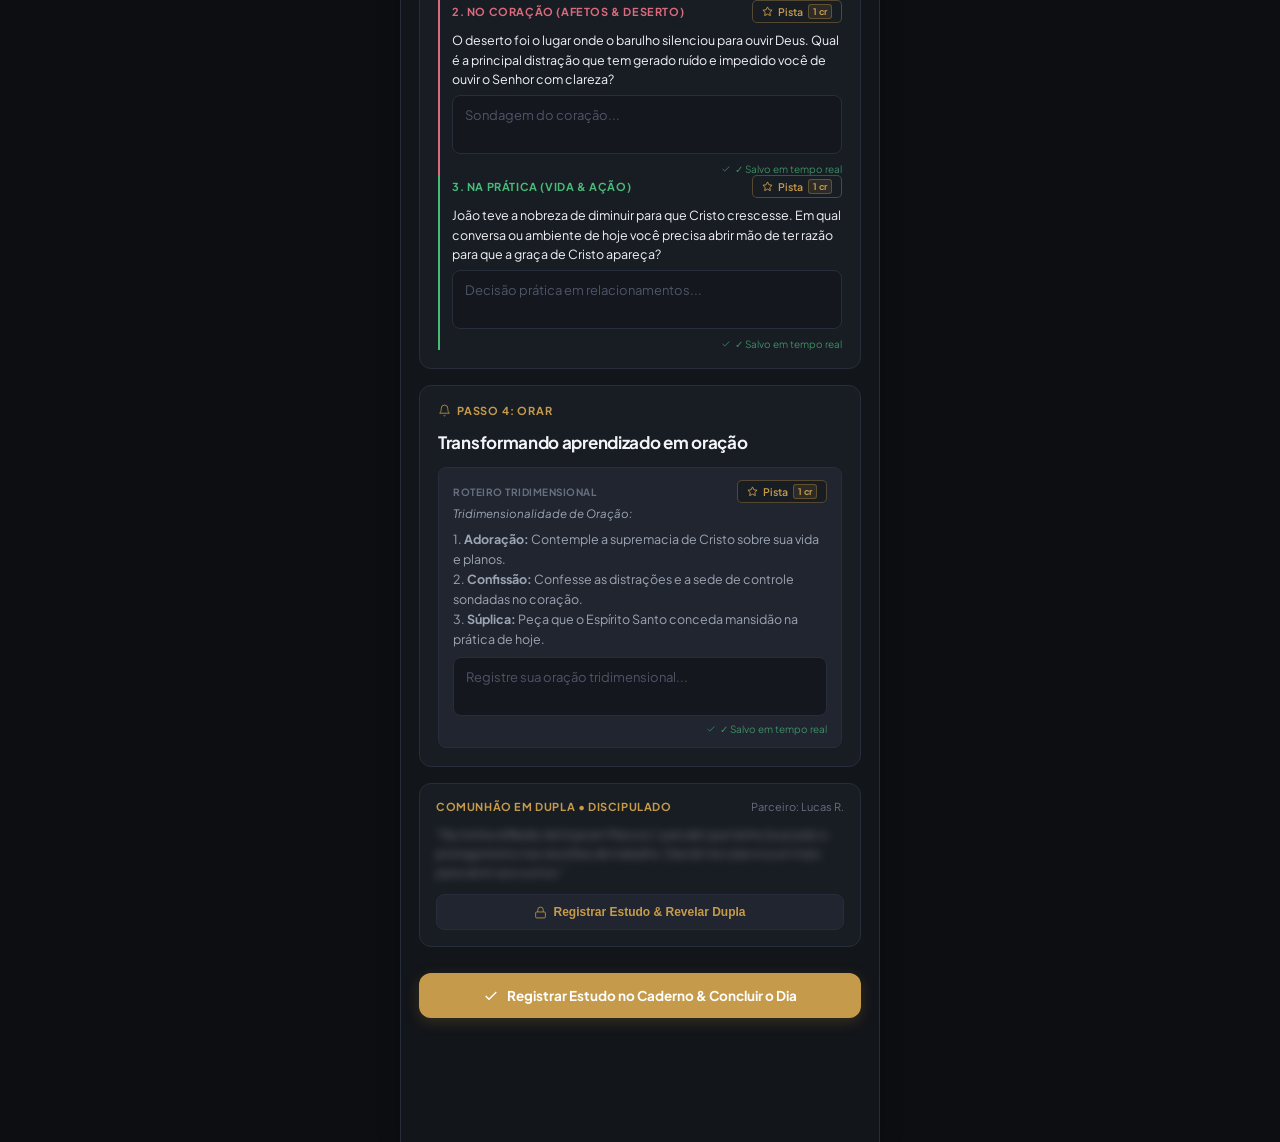
==== commit b3028e1a: "fix(preview): cabecalho canonico, gating de chaves por plano, popover da biblia e versiculo-chave (v" ====
--- a/app.html
+++ b/app.html
@@ -2610,6 +2610,44 @@
       margin-bottom: 12px !important;
     }
 
+  
+    /* ==========================================================================
+       CSS OFICIAL: POPOVER FLUTUANTE DA BÍBLIA & GATING DAS CHAVES
+       ========================================================================== */
+    .version-floating-card {
+      position: absolute;
+      top: 42px;
+      left: 20px;
+      right: 20px;
+      background: var(--bg-card);
+      border: 1px solid var(--border-gold);
+      border-radius: 8px;
+      padding: 12px 14px;
+      box-shadow: 0 8px 24px rgba(0,0,0,0.5);
+      z-index: 200;
+      animation: fadeIn 0.2s ease;
+    }
+
+    .chip-lock-badge {
+      font-size: 9.5px;
+      font-weight: 700;
+      letter-spacing: 0.3px;
+      color: var(--text-tertiary);
+      background: rgba(255, 255, 255, 0.04);
+      padding: 2px 5px;
+      border-radius: 4px;
+      margin-top: 2px;
+    }
+
+    .context-chip-btn.is-locked {
+      opacity: 0.75;
+      border-style: dashed;
+    }
+
+    .context-chip-btn.is-unlocked .chip-lock-badge {
+      display: none !important;
+    }
+
   </style>
 </head>
 <body>
@@ -2669,14 +2707,17 @@
 
             <!-- Banner de plano removido (Modo Produto Real) -->
 
-      <!-- 1. CABEÇALHO DO DIA (PRODUTO REAL - ZERO POLUIÇÃO) -->
-      <section class="devotional-header" style="margin-top:6px; margin-bottom:12px; display:flex; flex-direction:column; gap:4px;">
-        <div style="display:flex; align-items:center; gap:8px;">
-          <span class="trail-sub-tag">Marcos em 32 Dias</span>
-          <span class="day-focus-badge">Dia 01</span>
-        </div>
-        <h1 class="pericope-heading" style="font-size:21px; line-height:1.3; margin:2px 0 2px 0;">O Princípio do Evangelho e a Voz no Deserto</h1>
-        <div style="font-size:13px; font-weight:600; color:var(--brand-gold); letter-spacing:0.3px;">Marcos 1:1–8</div>
+      <!-- 1. CABEÇALHO DO DIA (PADRÃO CANÔNICO APROVADO) -->
+      <section class="devotional-header" style="margin-top:4px; margin-bottom:10px;">
+        <div>
+          <div class="trail-breadcrumb" style="display:inline-flex; align-items:center; gap:6px; margin-bottom:4px;">
+            <svg width="13" height="13" viewBox="0 0 24 24" fill="none" stroke="currentColor" stroke-width="1.5"><polygon points="12 2 19 21 12 17 5 21 12 2"/></svg>
+            <span style="font-size:11px; font-weight:700; letter-spacing:0.8px; text-transform:uppercase; color:var(--brand-gold);">Marcos em 32 Dias • </span>
+            <span class="day-focus-badge">Dia 01</span>
+          </div>
+          <h1 class="pericope-heading" style="font-size:21px; line-height:1.25; margin:2px 0 3px 0;">O Princípio do Evangelho e a Voz no Deserto</h1>
+          <div style="font-size:13px; font-weight:600; color:var(--brand-gold); letter-spacing:0.3px;">Marcos 1:1–8</div>
+        </div>
       </section>
 
       <!-- 2. FITA DA SEMANA COM DIAS (SOMENTE DIA 01 ATIVO) -->
@@ -2731,26 +2772,33 @@
           <span style="font-size:11px; color:var(--text-tertiary);">Toque em uma chave para explorar</span>
         </div>
 
-        <!-- Grade de Ícones / Botões Interativos -->
+        <!-- Grade de Ícones / Botões Interativos com Gating Canônico por Plano (docs/15) -->
         <div class="context-chips-grid">
-          <button class="context-chip-btn" id="chip-ctx-autor" onclick="toggleContextInsight('autor')" title="Autor Histórico & Propósito">
+          <!-- Chave 1: Autor & Data (Camada 1 - Liberada em todos os planos) -->
+          <button class="context-chip-btn" id="chip-ctx-autor" onclick="handleContextChipClick('autor')" title="Autor Histórico & Propósito">
             <span class="chip-icon"><svg width="15" height="15" viewBox="0 0 24 24" fill="none" stroke="currentColor" stroke-width="1.5"><path d="M20 21v-2a4 4 0 0 0-4-4H8a4 4 0 0 0-4 4v2"/><circle cx="12" cy="7" r="4"/></svg></span>
             <span class="chip-label">Autor & Data</span>
           </button>
 
-          <button class="context-chip-btn" id="chip-ctx-romano" onclick="toggleContextInsight('romano')" title="Contexto Imperial Romano">
+          <!-- Chave 2: Império Romano (Camada 2 - Intermediário & Avançado) -->
+          <button class="context-chip-btn" id="chip-ctx-romano" onclick="handleContextChipClick('romano')" title="Contexto Imperial Romano">
             <span class="chip-icon"><svg width="15" height="15" viewBox="0 0 24 24" fill="none" stroke="currentColor" stroke-width="1.5"><path d="M3 21h18M3 10h18M5 10v11M19 10v11M9 10v11M15 10v11M4 10l8-7 8 7"/></svg></span>
             <span class="chip-label">Império Romano</span>
+            <span class="chip-lock-badge" id="lock-badge-romano">🔒 Interm.</span>
           </button>
 
-          <button class="context-chip-btn" id="chip-ctx-estrutura" onclick="toggleContextInsight('estrutura')" title="Estrutura Literária em Dois Atos">
+          <!-- Chave 3: Dois Atos (Camada 2 - Intermediário & Avançado) -->
+          <button class="context-chip-btn" id="chip-ctx-estrutura" onclick="handleContextChipClick('estrutura')" title="Estrutura Literária em Dois Atos">
             <span class="chip-icon"><svg width="15" height="15" viewBox="0 0 24 24" fill="none" stroke="currentColor" stroke-width="1.5"><rect x="3" y="3" width="18" height="18" rx="2"/><line x1="12" y1="3" x2="12" y2="21"/></svg></span>
             <span class="chip-label">Dois Atos</span>
+            <span class="chip-lock-badge" id="lock-badge-estrutura">🔒 Interm.</span>
           </button>
 
-          <button class="context-chip-btn" id="chip-ctx-exodo" onclick="toggleContextInsight('exodo')" title="Teologia Bíblica do Segundo Êxodo">
+          <!-- Chave 4: Segundo Êxodo (Camada 3 - Exclusivo Avançado) -->
+          <button class="context-chip-btn" id="chip-ctx-exodo" onclick="handleContextChipClick('exodo')" title="Teologia Bíblica do Segundo Êxodo">
             <span class="chip-icon"><svg width="15" height="15" viewBox="0 0 24 24" fill="none" stroke="currentColor" stroke-width="1.5"><path d="M4 19.5A2.5 2.5 0 0 1 6.5 17H20"/><path d="M6.5 2H20v20H6.5A2.5 2.5 0 0 1 4 19.5v-15A2.5 2.5 0 0 1 6.5 2z"/></svg></span>
             <span class="chip-label">Segundo Êxodo</span>
+            <span class="chip-lock-badge" id="lock-badge-exodo">🔒 Avançado</span>
           </button>
         </div>
 
@@ -2767,49 +2815,63 @@
       </section>
 
       <!-- 4. CARTÃO DE LEITURA BÍBLICA DO DIA -->
-      <section class="scripture-card">
+      <section class="scripture-card" style="position:relative;">
         <div class="scripture-header-row">
-          <span class="scripture-section-title">
-            <svg width="13" height="13" viewBox="0 0 24 24" fill="none" stroke="currentColor" stroke-width="1.5"><path d="M2 3h6a4 4 0 0 1 4 4v14a3 3 0 0 0-3-3H2z"/><path d="M22 3h-6a4 4 0 0 0-4 4v14a3 3 0 0 1 3-3h7z"/></svg>
-            Texto do Dia
-          </span>
-
-                    <!-- No Básico Gratuito: Apenas 1 Tag Fixa da Bíblia Livre -->
-          <div class="show-basico-free">
-            <span class="single-version-tag">BLIVRE (Bíblia Livre)</span>
-          </div>
-
-          <!-- No Básico (R$ 5,90): Alternador Livre entre BLIVRE e NVI -->
-          <div class="version-tabs-nav show-basico-pago">
-            <button class="v-tab-btn" id="btn-ver-bp-blivre" onclick="setVersion('blivre')">BLIVRE</button>
-            <button class="v-tab-btn active" id="btn-ver-bp-nvi" onclick="setVersion('nvi')">NVI</button>
-          </div>
-
-          <!-- No Intermediário: 2 Abas Alternáveis (NVI / NAA) -->
-          <div class="version-tabs-nav show-intermediario">
-            <button class="v-tab-btn active" id="btn-ver-nvi" onclick="setVersion('nvi')">NVI</button>
-            <button class="v-tab-btn" id="btn-ver-naa" onclick="setVersion('naa')">NAA</button>
-          </div>
-
-          <!-- No Avançado: 4 Versões Simultâneas -->
-          <div class="version-tabs-nav show-avancado">
-            <button class="v-tab-btn active" id="btn-ver-adv-nvi" onclick="setVersion('nvi')">NVI</button>
-            <button class="v-tab-btn" id="btn-ver-adv-naa" onclick="setVersion('naa')">NAA</button>
-            <button class="v-tab-btn" id="btn-ver-adv-nvt" onclick="setVersion('nvt')">NVT</button>
-            <button class="v-tab-btn" id="btn-ver-adv-arc" onclick="setVersion('arc')">ARC</button>
-          </div>
-        </div>
-
-        <!-- Banner Explicativo da Tradução em Uso & Ação de Comparar -->
-        <div class="version-status-banner" id="version-status-banner">
-          <div>
-            <span class="version-status-label" id="current-version-name">Nova Versão Internacional (NVI)</span>
-            <span class="version-status-desc" id="current-version-desc">Equilíbrio e clareza contemporânea para leitura fluida</span>
-          </div>
-          <button class="compare-toggle-btn" id="btn-toggle-compare" onclick="toggleCompareMode()">
-            <svg width="13" height="13" viewBox="0 0 24 24" fill="none" stroke="currentColor" stroke-width="2"><path d="M16 3h5v5"/><path d="M4 20L21 3"/><path d="M21 16v5h-5"/><path d="M15 15l6 6"/><path d="M4 4l5 5"/></svg>
-            <span id="compare-btn-text">Comparar Lado a Lado</span>
-          </button>
+          <div style="display:flex; align-items:center; gap:6px;">
+            <span class="scripture-section-title">
+              <svg width="13" height="13" viewBox="0 0 24 24" fill="none" stroke="currentColor" stroke-width="1.5"><path d="M2 3h6a4 4 0 0 1 4 4v14a3 3 0 0 0-3-3H2z"/><path d="M22 3h-6a4 4 0 0 0-4 4v14a3 3 0 0 1 3-3h7z"/></svg>
+              Texto do Dia
+            </span>
+            <!-- Botão (i) Discreto ao Lado do Texto do Dia -->
+            <button class="version-info-btn" onclick="toggleVersionFloatingCard(event)" title="Informações sobre a tradução ativa" aria-label="Informações sobre a tradução ativa">
+              <svg width="12" height="12" viewBox="0 0 24 24" fill="none" stroke="currentColor" stroke-width="2"><circle cx="12" cy="12" r="10"/><line x1="12" y1="16" x2="12" y2="12"/><line x1="12" y1="8" x2="12.01" y2="8"/></svg>
+            </button>
+          </div>
+
+          <!-- Seletores de Versão Limpos -->
+          <div style="display:flex; align-items:center; gap:8px;">
+            <!-- No Básico Gratuito: Apenas 1 Tag Fixa da Bíblia Livre -->
+            <div class="show-basico-free">
+              <span class="single-version-tag">BLIVRE (Bíblia Livre)</span>
+            </div>
+
+            <!-- No Básico (R$ 5,90): Alternador Livre entre BLIVRE e NVI -->
+            <div class="version-tabs-nav show-basico-pago">
+              <button class="v-tab-btn" id="btn-ver-bp-blivre" onclick="setVersion('blivre')">BLIVRE</button>
+              <button class="v-tab-btn active" id="btn-ver-bp-nvi" onclick="setVersion('nvi')">NVI</button>
+            </div>
+
+            <!-- No Intermediário: 2 Abas Alternáveis (NVI / NAA) -->
+            <div class="version-tabs-nav show-intermediario">
+              <button class="v-tab-btn active" id="btn-ver-nvi" onclick="setVersion('nvi')">NVI</button>
+              <button class="v-tab-btn" id="btn-ver-naa" onclick="setVersion('naa')">NAA</button>
+            </div>
+
+            <!-- No Avançado: 4 Versões Simultâneas -->
+            <div class="version-tabs-nav show-avancado">
+              <button class="v-tab-btn active" id="btn-ver-adv-nvi" onclick="setVersion('nvi')">NVI</button>
+              <button class="v-tab-btn" id="btn-ver-adv-naa" onclick="setVersion('naa')">NAA</button>
+              <button class="v-tab-btn" id="btn-ver-adv-nvt" onclick="setVersion('nvt')">NVT</button>
+              <button class="v-tab-btn" id="btn-ver-adv-arc" onclick="setVersion('arc')">ARC</button>
+            </div>
+
+            <!-- Botão de Comparação Lado a Lado (Exclusivo Interm. e Avançado) -->
+            <button class="compare-toggle-btn show-int-adv" id="btn-toggle-compare" onclick="toggleCompareMode()" title="Comparar traduções lado a lado">
+              <svg width="12" height="12" viewBox="0 0 24 24" fill="none" stroke="currentColor" stroke-width="2"><path d="M16 3h5v5"/><path d="M4 20L21 3"/><path d="M21 16v5h-5"/><path d="M15 15l6 6"/><path d="M4 4l5 5"/></svg>
+              <span id="compare-btn-text">Comparar</span>
+            </button>
+          </div>
+        </div>
+
+        <!-- Micro-Cartão Flutuante Sutil da Tradução (Popover Discreto) -->
+        <div class="version-floating-card" id="version-floating-card" style="display:none;" onclick="event.stopPropagation()">
+          <div style="display:flex; justify-content:space-between; align-items:flex-start; gap:8px;">
+            <div>
+              <div style="font-size:12px; font-weight:700; color:var(--brand-gold);" id="floating-ver-title">Bíblia Livre (BLIVRE)</div>
+              <div style="font-size:11.5px; color:var(--text-secondary); line-height:1.45; margin-top:2px;" id="floating-ver-desc">Domínio público • Fiel aos textos originais sem restrições de licença</div>
+            </div>
+            <button onclick="closeVersionFloatingCard()" style="background:transparent; border:none; color:var(--text-tertiary); font-size:13px; cursor:pointer; padding:2px;">✕</button>
+          </div>
         </div>
 
         <!-- Texto da Passagem Bíblica (Visão Padrão) -->
@@ -2826,13 +2888,13 @@
             <span class="v-num">2</span> <span id="v2-text">Conforme está escrito no profeta Isaías: 'Envio o meu mensageiro diante de você, para preparar o seu caminho' —</span>
           </p>
 
-          <!-- Versículo 3 (Versículo-Âncora) -->
+          <!-- Versículo 3 (Versículo-Chave) -->
           <div class="anchor-verse-highlight">
             <span class="v-num">3</span> 
             <span id="v3-text" style="color:var(--text-primary);">"Voz do que clama no deserto: Preparem o caminho para o Senhor, endireitem as suas veredas".</span>
-            <button class="anchor-icon-btn" onclick="showAnchorToast(event)" title="Versículo-Âncora da Passagem" aria-label="Versículo-Âncora">
-              <svg width="11" height="11" viewBox="0 0 24 24" fill="none" stroke="currentColor" stroke-width="2"><circle cx="12" cy="5" r="3"/><line x1="12" y1="22" x2="12" y2="8"/><path d="M5 12H2a10 10 0 0 0 20 0h-3"/></svg>
-              <span>Âncora</span>
+            <button class="anchor-icon-btn" onclick="showAnchorToast(event)" title="Versículo-Chave da Perícope (Memorização e Meditação)" aria-label="Versículo-Chave">
+              <svg width="12" height="12" viewBox="0 0 24 24" fill="none" stroke="currentColor" stroke-width="2"><circle cx="7.5" cy="15.5" r="5.5"/><path d="m21 2-9.6 9.6"/><path d="m15.5 7.5 3 3"/></svg>
+              <span>Versículo-Chave</span>
             </button>
           </div>
 
@@ -4527,6 +4589,44 @@
 
       <div style="font-size:13px; line-height:1.6; color:var(--text-secondary); border-top:1px solid var(--border-subtle); padding-top:10px;" id="modal-strong-def">
         Significado no texto original...
+      </div>
+    </div>
+  </div>
+
+  <!-- TOAST TOOLTIP DO VERSÍCULO-CHAVE (FADE IN/OUT 3S) -->
+  <div class="anchor-toast" id="anchor-toast">
+    <svg width="14" height="14" viewBox="0 0 24 24" fill="none" stroke="currentColor" stroke-width="2"><circle cx="7.5" cy="15.5" r="5.5"/><path d="m21 2-9.6 9.6"/><path d="m15.5 7.5 3 3"/></svg>
+    <span>Este é o Versículo-Chave da Perícope (Memorização e Meditação)</span>
+  </div>
+
+  <!-- PÍLULA FLUTUANTE DA BEREIA (FAB NO CANTO INFERIOR) -->
+  <button class="floating-bereia-fab" id="floating-bereia-fab" onclick="openBereiaDrawer('pista')">
+    <svg width="14" height="14" viewBox="0 0 24 24" fill="none" stroke="currentColor" stroke-width="2"><path d="M12 2l3.09 6.26L22 9.27l-5 4.87 1.18 6.88L12 17.77l-6.18 3.25L7 14.14 2 9.27l6.91-1.01L12 2z"/></svg>
+    <span>✦ BereIA</span>
+  </button>
+
+  <!-- GAVETA RETRÁTIL IN-SCREEN DA BEREIA (BOTTOM-SHEET) -->
+  <div class="bereia-drawer-backdrop" id="bereia-drawer-backdrop" onclick="closeBereiaDrawer()">
+    <div class="bereia-drawer-sheet" onclick="event.stopPropagation()">
+      <div class="bereia-drawer-header">
+        <div class="bereia-drawer-tabs">
+          <button class="bereia-drawer-tab-btn active" id="drawer-tab-pista" onclick="switchBereiaDrawerTab('pista')">✦ Pista de Marcos 1:1-8</button>
+          <button class="bereia-drawer-tab-btn" id="drawer-tab-livre" onclick="switchBereiaDrawerTab('livre')">Diálogo Livre & Vida</button>
+        </div>
+        <button onclick="closeBereiaDrawer()" style="background:transparent; border:none; color:var(--text-secondary); font-size:16px; cursor:pointer; padding:4px;">✕</button>
+      </div>
+
+      <div class="bereia-drawer-body" id="bereia-drawer-chat-body">
+        <div class="bereia-msg-bubble bereia-msg-assistant" id="bereia-chat-welcome">
+          Olá! Estou aqui ao seu lado no estudo de <strong>Marcos 1:1-8</strong>. Não vou te dar respostas prontas, mas farei perguntas para guiar seu olhar indutivo. Em qual versículo você gostaria de uma pista socrática?
+        </div>
+      </div>
+
+      <div class="bereia-drawer-footer">
+        <input type="text" class="bereia-drawer-input" id="bereia-drawer-user-input" placeholder="Pergunte sobre a perícope ou tire uma dúvida..." onkeydown="if(event.key==='Enter') sendBereiaMessage()">
+        <button class="bereia-drawer-send-btn" onclick="sendBereiaMessage()">
+          <svg width="14" height="14" viewBox="0 0 24 24" fill="none" stroke="currentColor" stroke-width="2"><line x1="22" y1="2" x2="11" y2="13"/><polygon points="22 2 15 22 11 13 2 9 22 2"/></svg>
+        </button>
       </div>
     </div>
   </div>
@@ -5798,6 +5898,7 @@
         switchPlan(planKey);
       }
       updatePerfilPlanUI(planKey);
+      updateContextKeysGating();
     }
 
     // 5. Ajustar a Navegação Principal para Suportar 'perfil'
@@ -5937,6 +6038,139 @@
       allBtns.forEach(btn => btn.classList.remove('active'));
     }
 
+  
+    // ==========================================================================
+    // CONTROLE DE GATING DAS CHAVES DE CONTEXTO POR PLANO (DOCS/15)
+    // ==========================================================================
+    function updateContextKeysGating() {
+      const isBasico = (currentPlan === 'basico_free' || currentPlan === 'basico_pago');
+      const isInterm = (currentPlan === 'intermediario');
+      const isAvanc = (currentPlan === 'avancado');
+
+      // Chave Romano (Camada 2 - Interm e Avançado)
+      const btnRomano = document.getElementById('chip-ctx-romano');
+      const lockRomano = document.getElementById('lock-badge-romano');
+      if (btnRomano) {
+        if (isBasico) {
+          btnRomano.classList.add('is-locked');
+          btnRomano.classList.remove('is-unlocked');
+          if (lockRomano) lockRomano.style.display = 'inline-block';
+        } else {
+          btnRomano.classList.remove('is-locked');
+          btnRomano.classList.add('is-unlocked');
+          if (lockRomano) lockRomano.style.display = 'none';
+        }
+      }
+
+      // Chave Estrutura (Camada 2 - Interm e Avançado)
+      const btnEstrutura = document.getElementById('chip-ctx-estrutura');
+      const lockEstrutura = document.getElementById('lock-badge-estrutura');
+      if (btnEstrutura) {
+        if (isBasico) {
+          btnEstrutura.classList.add('is-locked');
+          btnEstrutura.classList.remove('is-unlocked');
+          if (lockEstrutura) lockEstrutura.style.display = 'inline-block';
+        } else {
+          btnEstrutura.classList.remove('is-locked');
+          btnEstrutura.classList.add('is-unlocked');
+          if (lockEstrutura) lockEstrutura.style.display = 'none';
+        }
+      }
+
+      // Chave Êxodo (Camada 3 - Exclusivo Avançado)
+      const btnExodo = document.getElementById('chip-ctx-exodo');
+      const lockExodo = document.getElementById('lock-badge-exodo');
+      if (btnExodo) {
+        if (isAvanc) {
+          btnExodo.classList.remove('is-locked');
+          btnExodo.classList.add('is-unlocked');
+          if (lockExodo) lockExodo.style.display = 'none';
+        } else {
+          btnExodo.classList.add('is-locked');
+          btnExodo.classList.remove('is-unlocked');
+          if (lockExodo) lockExodo.style.display = 'inline-block';
+        }
+      }
+    }
+
+    function handleContextChipClick(key) {
+      const isBasico = (currentPlan === 'basico_free' || currentPlan === 'basico_pago');
+      const isInterm = (currentPlan === 'intermediario');
+      const isAvanc = (currentPlan === 'avancado');
+
+      const viewer = document.getElementById('context-insight-viewer');
+      const badgeTitle = document.getElementById('insight-badge-title');
+      const contentBody = document.getElementById('insight-content-body');
+
+      // Verifica se a chave está bloqueada no plano atual
+      if ((key === 'romano' || key === 'estrutura') && isBasico) {
+        if (badgeTitle) badgeTitle.innerText = "🔒 Recurso Exclusivo do Intermediário";
+        if (contentBody) {
+          contentBody.innerHTML = `
+            <div style="padding:10px 0;">
+              <p style="color:var(--brand-gold); font-weight:600; margin-bottom:6px;">Aprofundamento Histórico & Literário (Camada 2)</p>
+              <p style="color:var(--text-secondary); line-height:1.6; margin-bottom:12px;">
+                Esta chave investiga a subversão da propaganda imperial de César em Roma e a estrutura em dois atos do Evangelho de Marcos. Disponível para assinantes a partir do plano <strong>Intermediário (R$ 12,90/mês)</strong>.
+              </p>
+              <button class="master-conclude-btn" style="margin:0; padding:8px 14px; display:inline-flex; width:auto;" onclick="openUpgradeModal()">
+                Conhecer o Plano Intermediário →
+              </button>
+            </div>
+          `;
+        }
+        if (viewer) viewer.style.display = 'block';
+        return;
+      }
+
+      if (key === 'exodo' && !isAvanc) {
+        if (badgeTitle) badgeTitle.innerText = "🔒 Recurso Exclusivo do Avançado";
+        if (contentBody) {
+          contentBody.innerHTML = `
+            <div style="padding:10px 0;">
+              <p style="color:#A384D8; font-weight:600; margin-bottom:6px;">Teologia Bíblica Canônica do Segundo Êxodo (Camada 3)</p>
+              <p style="color:var(--text-secondary); line-height:1.6; margin-bottom:12px;">
+                Esta chave explora a fusão profética veterotestamentária (Êxodo, Isaías e Malaquias) e os testemunhos patrísticos sobre a pregação de Pedro. Disponível com exclusividade no plano <strong>Avançado (R$ 19,90/mês)</strong>.
+              </p>
+              <button class="master-conclude-btn" style="margin:0; padding:8px 14px; display:inline-flex; width:auto; background:#6B4FA0;" onclick="openUpgradeModal()">
+                Conhecer o Plano Avançado →
+              </button>
+            </div>
+          `;
+        }
+        if (viewer) viewer.style.display = 'block';
+        return;
+      }
+
+      // Se liberado, abre o conteúdo normal
+      toggleContextInsight(key);
+    }
+
+    // CONTROLE DO POPOVER FLUTUANTE DA BÍBLIA
+    function toggleVersionFloatingCard(e) {
+      if (e) e.stopPropagation();
+      const card = document.getElementById('version-floating-card');
+      if (!card) return;
+      if (card.style.display === 'block') {
+        card.style.display = 'none';
+        return;
+      }
+      const info = typeof VERSION_INFOS !== 'undefined' ? (VERSION_INFOS[currentVersion] || VERSION_INFOS['blivre']) : null;
+      if (info) {
+        document.getElementById('floating-ver-title').innerText = info.title;
+        document.getElementById('floating-ver-desc').innerText = info.desc;
+      }
+      card.style.display = 'block';
+    }
+
+    function closeVersionFloatingCard() {
+      const card = document.getElementById('version-floating-card');
+      if (card) card.style.display = 'none';
+    }
+
+    document.addEventListener('click', () => {
+      closeVersionFloatingCard();
+    });
+
   </script>
 </body>
 </html>
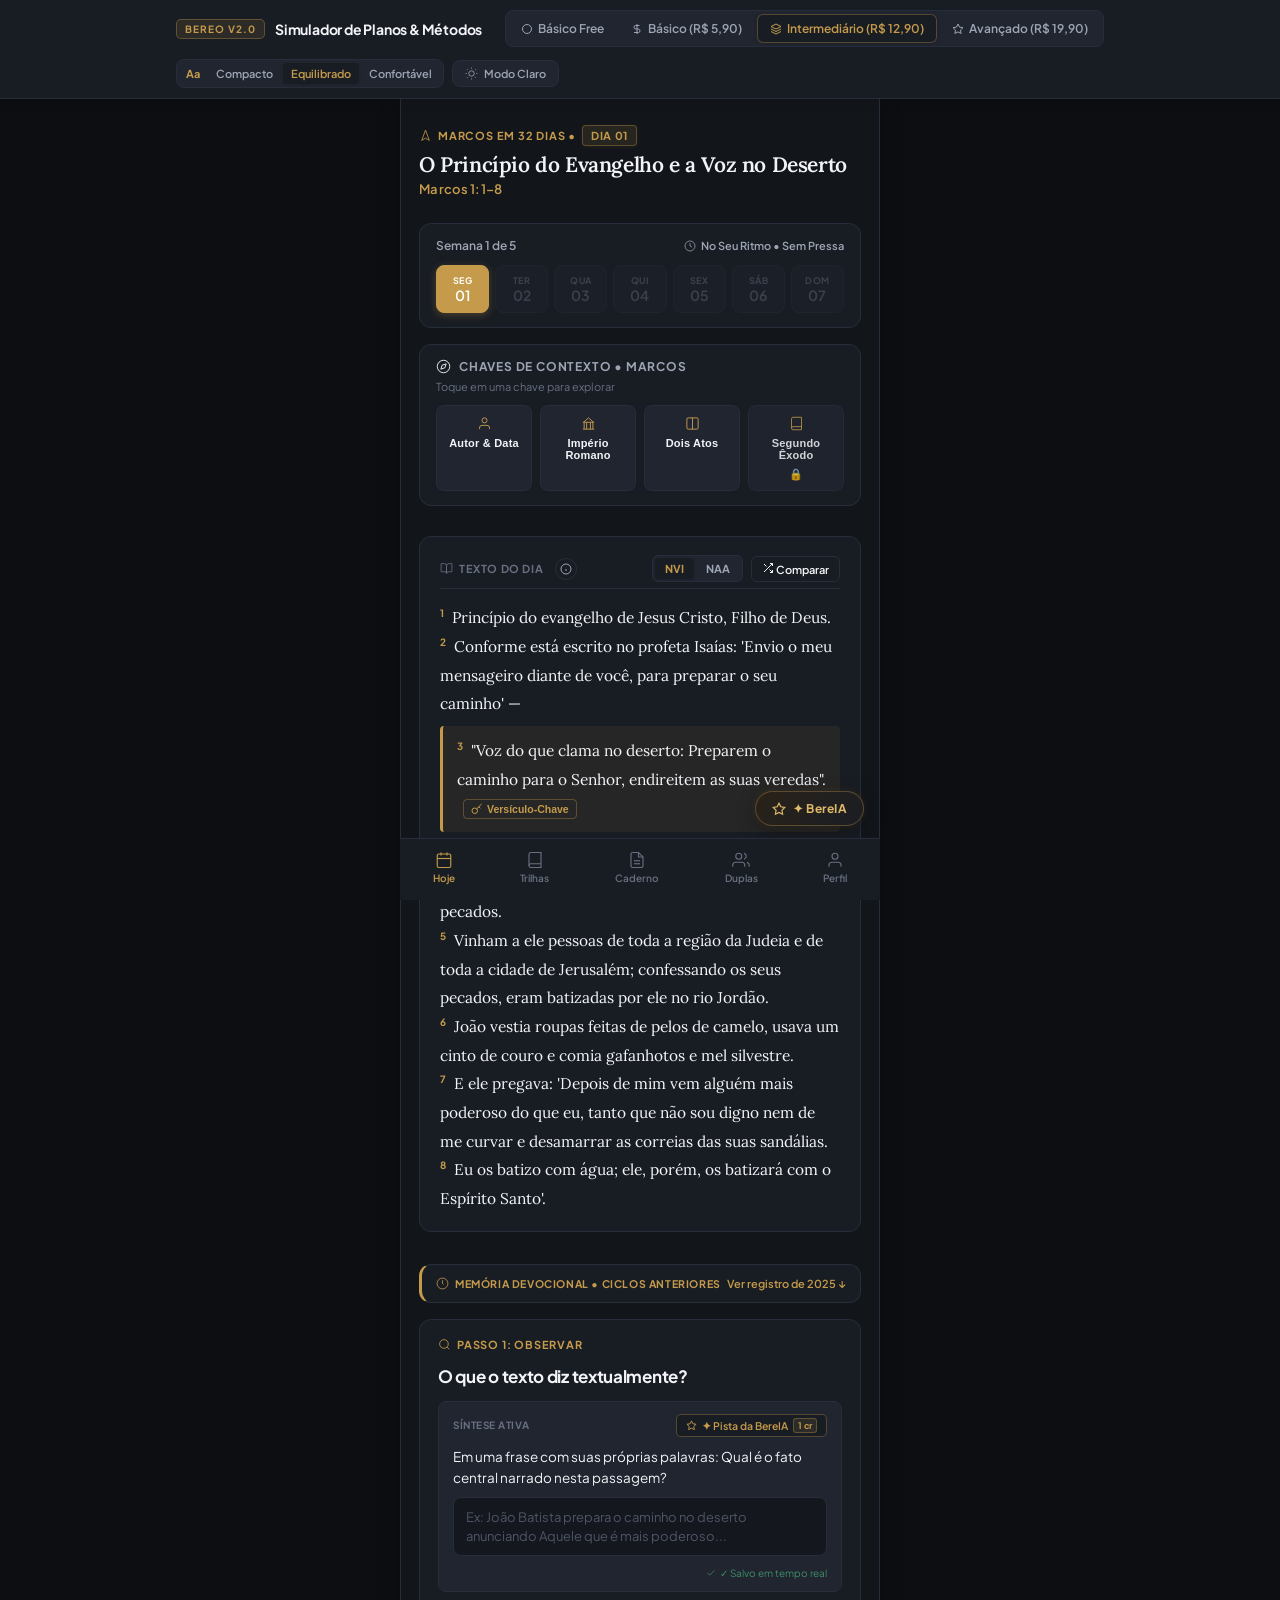
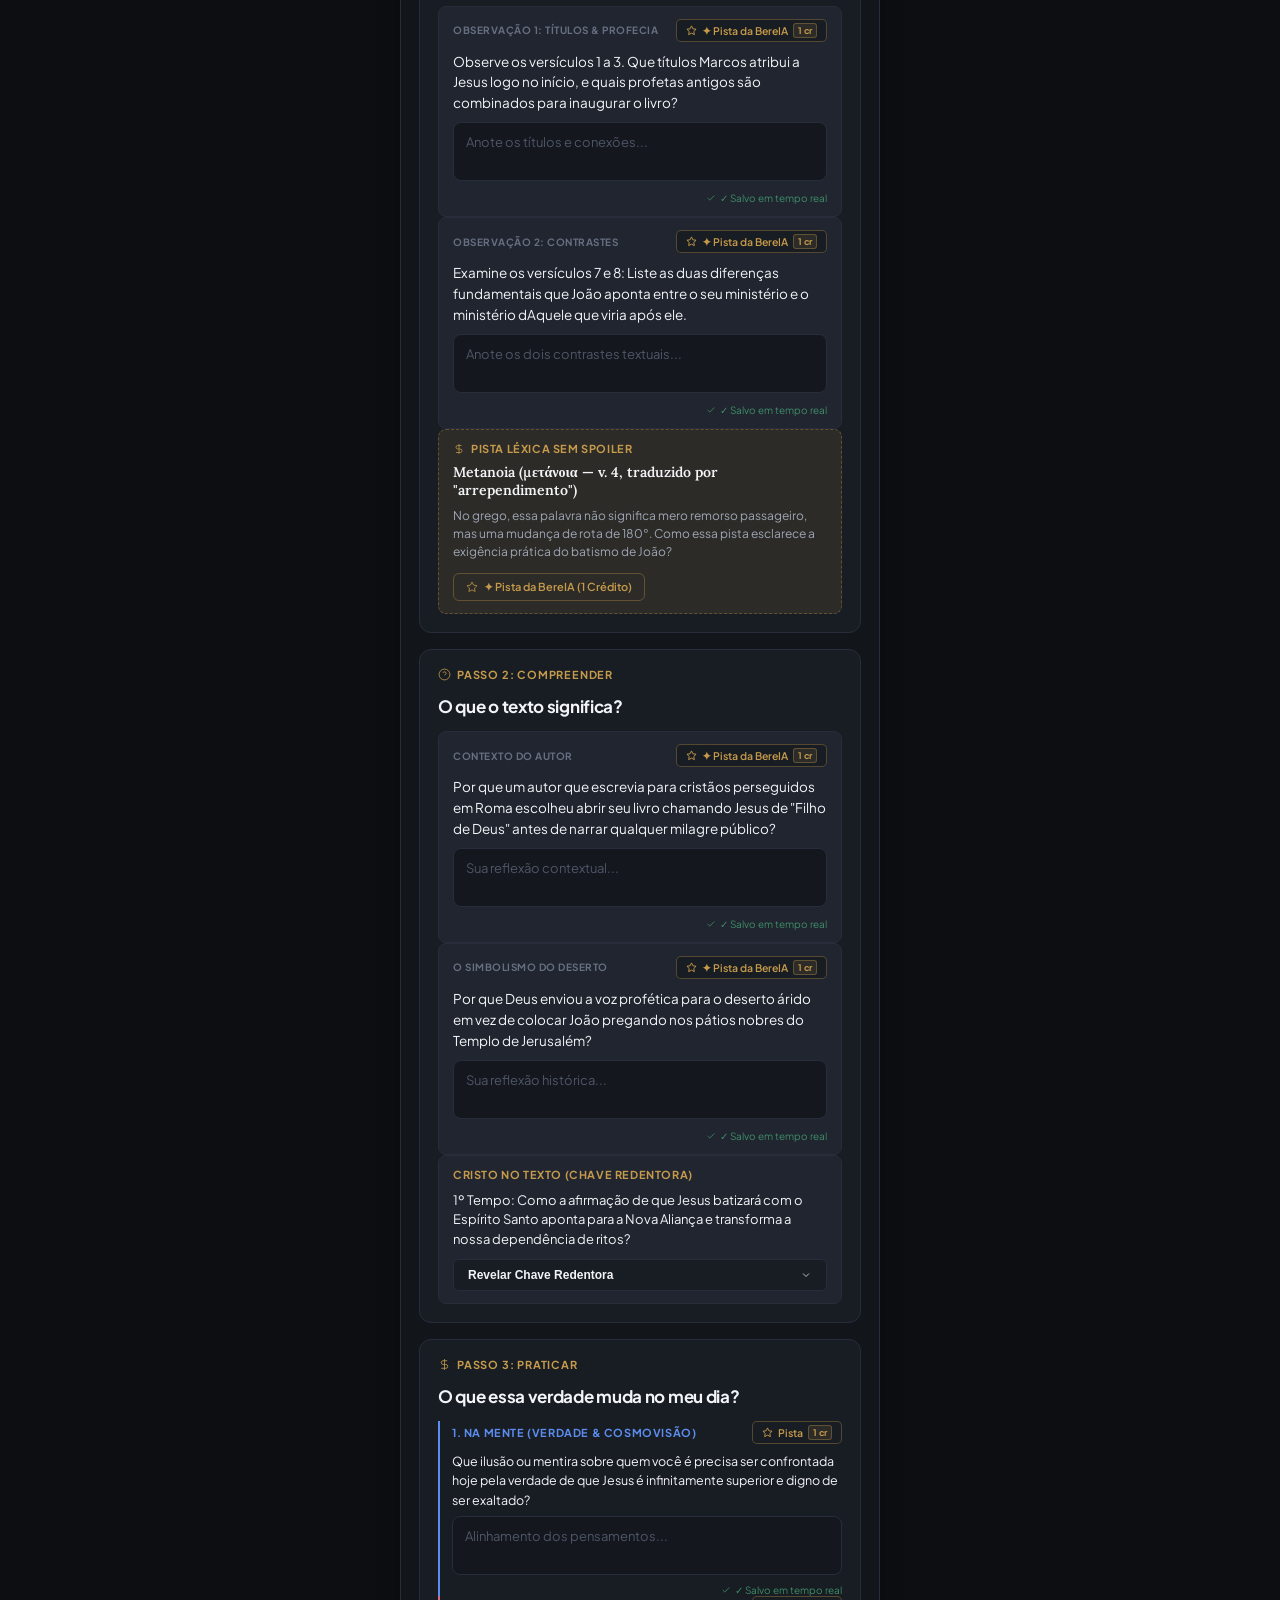
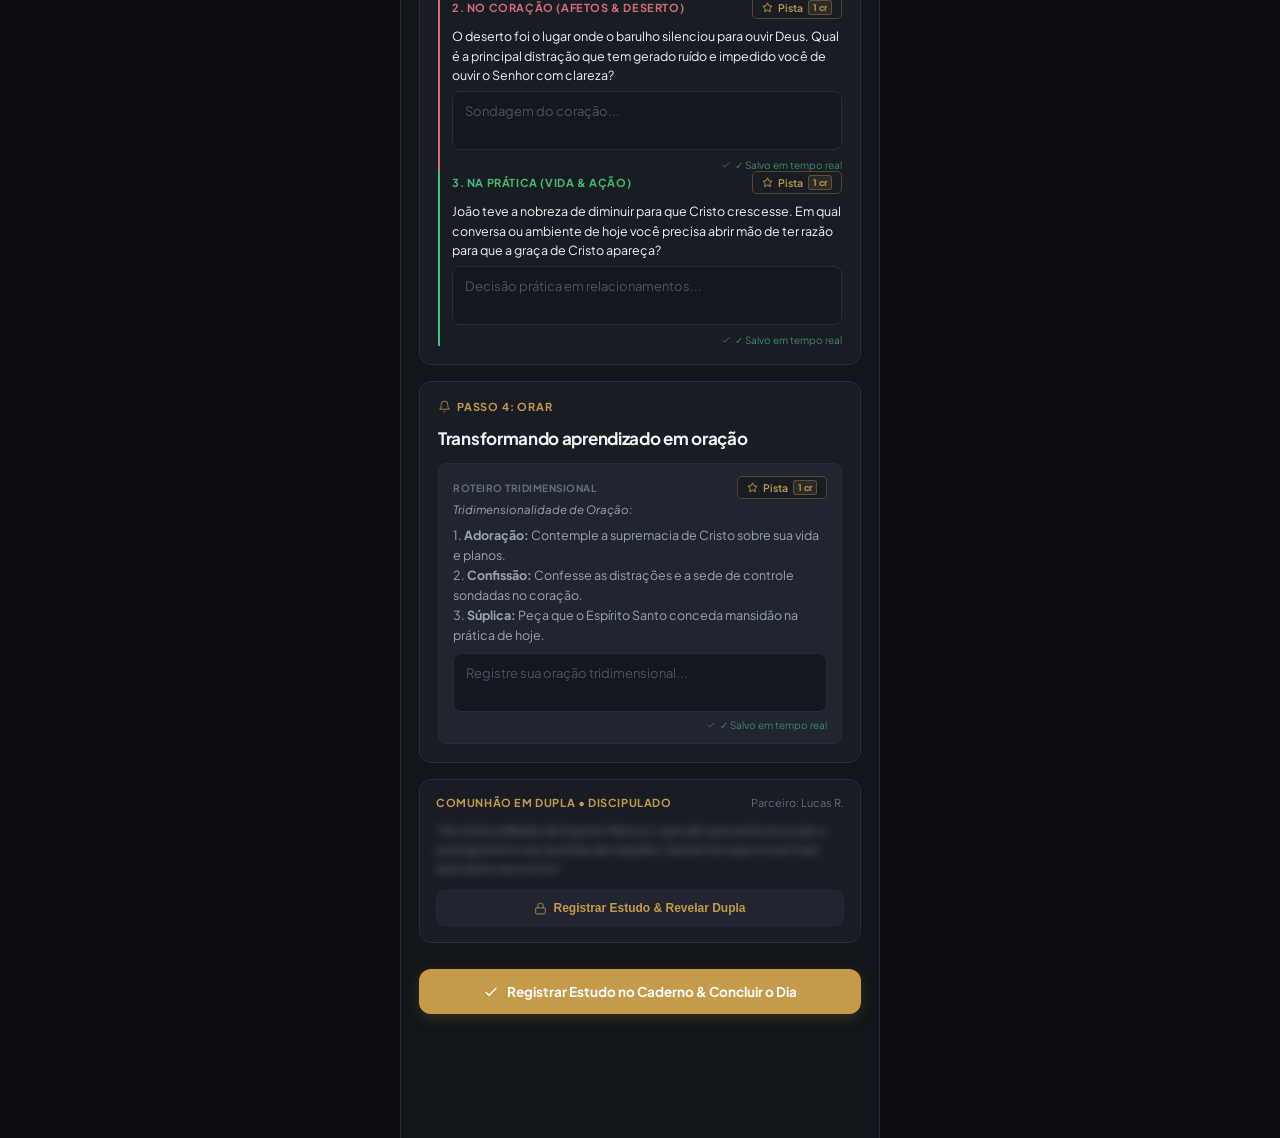
==== commit 7f64e5f6: "fix(preview): chaves de contexto com apenas cadeado, suave dialogo flutuante e zero caixa abaixo (v0" ====
--- a/app.html
+++ b/app.html
@@ -2629,23 +2629,51 @@
     }
 
     .chip-lock-badge {
-      font-size: 9.5px;
-      font-weight: 700;
-      letter-spacing: 0.3px;
-      color: var(--text-tertiary);
-      background: rgba(255, 255, 255, 0.04);
-      padding: 2px 5px;
-      border-radius: 4px;
+      font-size: 11px;
+      line-height: 1;
       margin-top: 2px;
+      display: inline-flex;
+      align-items: center;
+      justify-content: center;
     }
 
     .context-chip-btn.is-locked {
-      opacity: 0.75;
-      border-style: dashed;
+      opacity: 0.85;
     }
 
     .context-chip-btn.is-unlocked .chip-lock-badge {
       display: none !important;
+    }
+
+    /* Diálogo Suave e Pequeno de Convite ao Plano */
+    .locked-dialog-backdrop {
+      display: none;
+      position: fixed;
+      inset: 0;
+      background: rgba(0, 0, 0, 0.65);
+      backdrop-filter: blur(4px);
+      -webkit-backdrop-filter: blur(4px);
+      z-index: 1200;
+      align-items: center;
+      justify-content: center;
+      padding: 20px;
+      animation: fadeIn 0.15s ease;
+    }
+
+    .locked-dialog-card {
+      background: var(--bg-card);
+      border: 1px solid var(--border-gold);
+      border-radius: 12px;
+      padding: 16px 18px;
+      max-width: 320px;
+      width: 100%;
+      box-shadow: 0 16px 36px rgba(0, 0, 0, 0.5);
+      animation: scaleUp 0.15s ease;
+    }
+
+    @keyframes scaleUp {
+      from { transform: scale(0.96); opacity: 0; }
+      to { transform: scale(1); opacity: 1; }
     }
 
   </style>
@@ -2784,21 +2812,21 @@
           <button class="context-chip-btn" id="chip-ctx-romano" onclick="handleContextChipClick('romano')" title="Contexto Imperial Romano">
             <span class="chip-icon"><svg width="15" height="15" viewBox="0 0 24 24" fill="none" stroke="currentColor" stroke-width="1.5"><path d="M3 21h18M3 10h18M5 10v11M19 10v11M9 10v11M15 10v11M4 10l8-7 8 7"/></svg></span>
             <span class="chip-label">Império Romano</span>
-            <span class="chip-lock-badge" id="lock-badge-romano">🔒 Interm.</span>
+            <span class="chip-lock-badge" id="lock-badge-romano">🔒</span>
           </button>
 
           <!-- Chave 3: Dois Atos (Camada 2 - Intermediário & Avançado) -->
           <button class="context-chip-btn" id="chip-ctx-estrutura" onclick="handleContextChipClick('estrutura')" title="Estrutura Literária em Dois Atos">
             <span class="chip-icon"><svg width="15" height="15" viewBox="0 0 24 24" fill="none" stroke="currentColor" stroke-width="1.5"><rect x="3" y="3" width="18" height="18" rx="2"/><line x1="12" y1="3" x2="12" y2="21"/></svg></span>
             <span class="chip-label">Dois Atos</span>
-            <span class="chip-lock-badge" id="lock-badge-estrutura">🔒 Interm.</span>
+            <span class="chip-lock-badge" id="lock-badge-estrutura">🔒</span>
           </button>
 
           <!-- Chave 4: Segundo Êxodo (Camada 3 - Exclusivo Avançado) -->
           <button class="context-chip-btn" id="chip-ctx-exodo" onclick="handleContextChipClick('exodo')" title="Teologia Bíblica do Segundo Êxodo">
             <span class="chip-icon"><svg width="15" height="15" viewBox="0 0 24 24" fill="none" stroke="currentColor" stroke-width="1.5"><path d="M4 19.5A2.5 2.5 0 0 1 6.5 17H20"/><path d="M6.5 2H20v20H6.5A2.5 2.5 0 0 1 4 19.5v-15A2.5 2.5 0 0 1 6.5 2z"/></svg></span>
             <span class="chip-label">Segundo Êxodo</span>
-            <span class="chip-lock-badge" id="lock-badge-exodo">🔒 Avançado</span>
+            <span class="chip-lock-badge" id="lock-badge-exodo">🔒</span>
           </button>
         </div>
 
@@ -4590,6 +4618,25 @@
       <div style="font-size:13px; line-height:1.6; color:var(--text-secondary); border-top:1px solid var(--border-subtle); padding-top:10px;" id="modal-strong-def">
         Significado no texto original...
       </div>
+    </div>
+  </div>
+
+  <!-- SUAVE E PEQUENO DIÁLOGO DE CONVITE A PLANO (ZERO CAIXA ABAIXO) -->
+  <div class="locked-dialog-backdrop" id="locked-plan-dialog-backdrop" onclick="closeLockedPlanDialog()">
+    <div class="locked-dialog-card" onclick="event.stopPropagation()">
+      <div style="display:flex; justify-content:space-between; align-items:center; margin-bottom:8px;">
+        <div style="display:flex; align-items:center; gap:6px;">
+          <span style="font-size:14px;" id="locked-plan-icon">🔒</span>
+          <span style="font-size:12px; font-weight:700; color:var(--brand-gold); text-transform:uppercase; letter-spacing:0.6px;" id="locked-plan-title">Plano Intermediário</span>
+        </div>
+        <button onclick="closeLockedPlanDialog()" style="background:transparent; border:none; color:var(--text-tertiary); font-size:15px; cursor:pointer; padding:2px;">✕</button>
+      </div>
+      <p style="font-size:12.5px; color:var(--text-secondary); line-height:1.55; margin:0 0 14px 0;" id="locked-plan-msg">
+        Esta chave de contexto aprofunda a arquitetura do livro. Assine o Plano Intermediário para desbloquear.
+      </p>
+      <button class="master-conclude-btn" id="locked-plan-btn" style="margin:0; width:100%; justify-content:center; padding:10px 14px; font-size:12px;" onclick="handleLockedPlanUpgrade()">
+        Assinar Plano Intermediário • R$ 12,90/mês
+      </button>
     </div>
   </div>
 
@@ -4877,6 +4924,10 @@
 
       // Sincroniza metadados do Caderno
       updateCadernoPlanMeta();
+      // Atualiza Chaves de Contexto por Plano
+      if (typeof updateContextKeysGating === 'function') {
+        updateContextKeysGating();
+      }
     }
 
     // Compatibilidade com chamadas legadas de switchDepth
@@ -6042,19 +6093,54 @@
     // ==========================================================================
     // CONTROLE DE GATING DAS CHAVES DE CONTEXTO POR PLANO (DOCS/15)
     // ==========================================================================
+    let pendingLockedUpgradePlan = 'intermediario';
+
+    function openLockedPlanDialog(planKey, msg) {
+      pendingLockedUpgradePlan = planKey;
+      const backdrop = document.getElementById('locked-plan-dialog-backdrop');
+      const titleEl = document.getElementById('locked-plan-title');
+      const msgEl = document.getElementById('locked-plan-msg');
+      const btnEl = document.getElementById('locked-plan-btn');
+
+      if (!backdrop) return;
+
+      if (planKey === 'intermediario') {
+        if (titleEl) titleEl.innerText = 'Plano Intermediário';
+        if (msgEl) msgEl.innerText = msg || 'Esta chave aprofunda o contexto histórico e a arquitetura do livro. Assine o Plano Intermediário para liberar.';
+        if (btnEl) btnEl.innerText = 'Assinar Plano Intermediário • R$ 12,90/mês';
+      } else {
+        if (titleEl) titleEl.innerText = 'Plano Avançado';
+        if (msgEl) msgEl.innerText = msg || 'Esta chave aprofunda a Teologia Bíblica e as raízes veterotestamentárias. Assine o Plano Avançado para liberar.';
+        if (btnEl) btnEl.innerText = 'Assinar Plano Avançado • R$ 19,90/mês';
+      }
+
+      backdrop.style.display = 'flex';
+    }
+
+    function closeLockedPlanDialog() {
+      const backdrop = document.getElementById('locked-plan-dialog-backdrop');
+      if (backdrop) backdrop.style.display = 'none';
+    }
+
+    function handleLockedPlanUpgrade() {
+      const target = pendingLockedUpgradePlan || 'intermediario';
+      closeLockedPlanDialog();
+      switchPlan(target);
+    }
+
     function updateContextKeysGating() {
       const isBasico = (currentPlan === 'basico_free' || currentPlan === 'basico_pago');
       const isInterm = (currentPlan === 'intermediario');
       const isAvanc = (currentPlan === 'avancado');
 
-      // Chave Romano (Camada 2 - Interm e Avançado)
+      // Chave 2: Romano (Liberada no Intermediário e Avançado)
       const btnRomano = document.getElementById('chip-ctx-romano');
       const lockRomano = document.getElementById('lock-badge-romano');
       if (btnRomano) {
         if (isBasico) {
           btnRomano.classList.add('is-locked');
           btnRomano.classList.remove('is-unlocked');
-          if (lockRomano) lockRomano.style.display = 'inline-block';
+          if (lockRomano) lockRomano.style.display = 'inline-flex';
         } else {
           btnRomano.classList.remove('is-locked');
           btnRomano.classList.add('is-unlocked');
@@ -6062,14 +6148,14 @@
         }
       }
 
-      // Chave Estrutura (Camada 2 - Interm e Avançado)
+      // Chave 3: Estrutura (Liberada no Intermediário e Avançado)
       const btnEstrutura = document.getElementById('chip-ctx-estrutura');
       const lockEstrutura = document.getElementById('lock-badge-estrutura');
       if (btnEstrutura) {
         if (isBasico) {
           btnEstrutura.classList.add('is-locked');
           btnEstrutura.classList.remove('is-unlocked');
-          if (lockEstrutura) lockEstrutura.style.display = 'inline-block';
+          if (lockEstrutura) lockEstrutura.style.display = 'inline-flex';
         } else {
           btnEstrutura.classList.remove('is-locked');
           btnEstrutura.classList.add('is-unlocked');
@@ -6077,7 +6163,7 @@
         }
       }
 
-      // Chave Êxodo (Camada 3 - Exclusivo Avançado)
+      // Chave 4: Êxodo (Liberada somente no Avançado)
       const btnExodo = document.getElementById('chip-ctx-exodo');
       const lockExodo = document.getElementById('lock-badge-exodo');
       if (btnExodo) {
@@ -6088,7 +6174,16 @@
         } else {
           btnExodo.classList.add('is-locked');
           btnExodo.classList.remove('is-unlocked');
-          if (lockExodo) lockExodo.style.display = 'inline-block';
+          if (lockExodo) lockExodo.style.display = 'inline-flex';
+        }
+      }
+
+      // Se uma chave aberta no viewer agora foi bloqueada pelo novo plano, fecha o viewer
+      if (activeContextInsightKey) {
+        if ((activeContextInsightKey === 'romano' || activeContextInsightKey === 'estrutura') && isBasico) {
+          closeContextInsight();
+        } else if (activeContextInsightKey === 'exodo' && !isAvanc) {
+          closeContextInsight();
         }
       }
     }
@@ -6098,50 +6193,18 @@
       const isInterm = (currentPlan === 'intermediario');
       const isAvanc = (currentPlan === 'avancado');
 
-      const viewer = document.getElementById('context-insight-viewer');
-      const badgeTitle = document.getElementById('insight-badge-title');
-      const contentBody = document.getElementById('insight-content-body');
-
-      // Verifica se a chave está bloqueada no plano atual
+      // Se for recurso bloqueado, abre suave e pequeno diálogo e NÃO mexe na caixa abaixo
       if ((key === 'romano' || key === 'estrutura') && isBasico) {
-        if (badgeTitle) badgeTitle.innerText = "🔒 Recurso Exclusivo do Intermediário";
-        if (contentBody) {
-          contentBody.innerHTML = `
-            <div style="padding:10px 0;">
-              <p style="color:var(--brand-gold); font-weight:600; margin-bottom:6px;">Aprofundamento Histórico & Literário (Camada 2)</p>
-              <p style="color:var(--text-secondary); line-height:1.6; margin-bottom:12px;">
-                Esta chave investiga a subversão da propaganda imperial de César em Roma e a estrutura em dois atos do Evangelho de Marcos. Disponível para assinantes a partir do plano <strong>Intermediário (R$ 12,90/mês)</strong>.
-              </p>
-              <button class="master-conclude-btn" style="margin:0; padding:8px 14px; display:inline-flex; width:auto;" onclick="openUpgradeModal()">
-                Conhecer o Plano Intermediário →
-              </button>
-            </div>
-          `;
-        }
-        if (viewer) viewer.style.display = 'block';
+        openLockedPlanDialog('intermediario', 'Esta chave aprofunda o contexto histórico e a arquitetura do livro. Assine o Plano Intermediário para liberar.');
         return;
       }
 
       if (key === 'exodo' && !isAvanc) {
-        if (badgeTitle) badgeTitle.innerText = "🔒 Recurso Exclusivo do Avançado";
-        if (contentBody) {
-          contentBody.innerHTML = `
-            <div style="padding:10px 0;">
-              <p style="color:#A384D8; font-weight:600; margin-bottom:6px;">Teologia Bíblica Canônica do Segundo Êxodo (Camada 3)</p>
-              <p style="color:var(--text-secondary); line-height:1.6; margin-bottom:12px;">
-                Esta chave explora a fusão profética veterotestamentária (Êxodo, Isaías e Malaquias) e os testemunhos patrísticos sobre a pregação de Pedro. Disponível com exclusividade no plano <strong>Avançado (R$ 19,90/mês)</strong>.
-              </p>
-              <button class="master-conclude-btn" style="margin:0; padding:8px 14px; display:inline-flex; width:auto; background:#6B4FA0;" onclick="openUpgradeModal()">
-                Conhecer o Plano Avançado →
-              </button>
-            </div>
-          `;
-        }
-        if (viewer) viewer.style.display = 'block';
+        openLockedPlanDialog('avancado', 'Esta chave aprofunda a Teologia Bíblica e as raízes veterotestamentárias. Assine o Plano Avançado para liberar.');
         return;
       }
 
-      // Se liberado, abre o conteúdo normal
+      // Se liberado, alterna o conteúdo na caixa abaixo
       toggleContextInsight(key);
     }
 
@@ -6171,6 +6234,8 @@
       closeVersionFloatingCard();
     });
 
+    // Inicialização do gating no carregamento
+    updateContextKeysGating();
   </script>
 </body>
 </html>
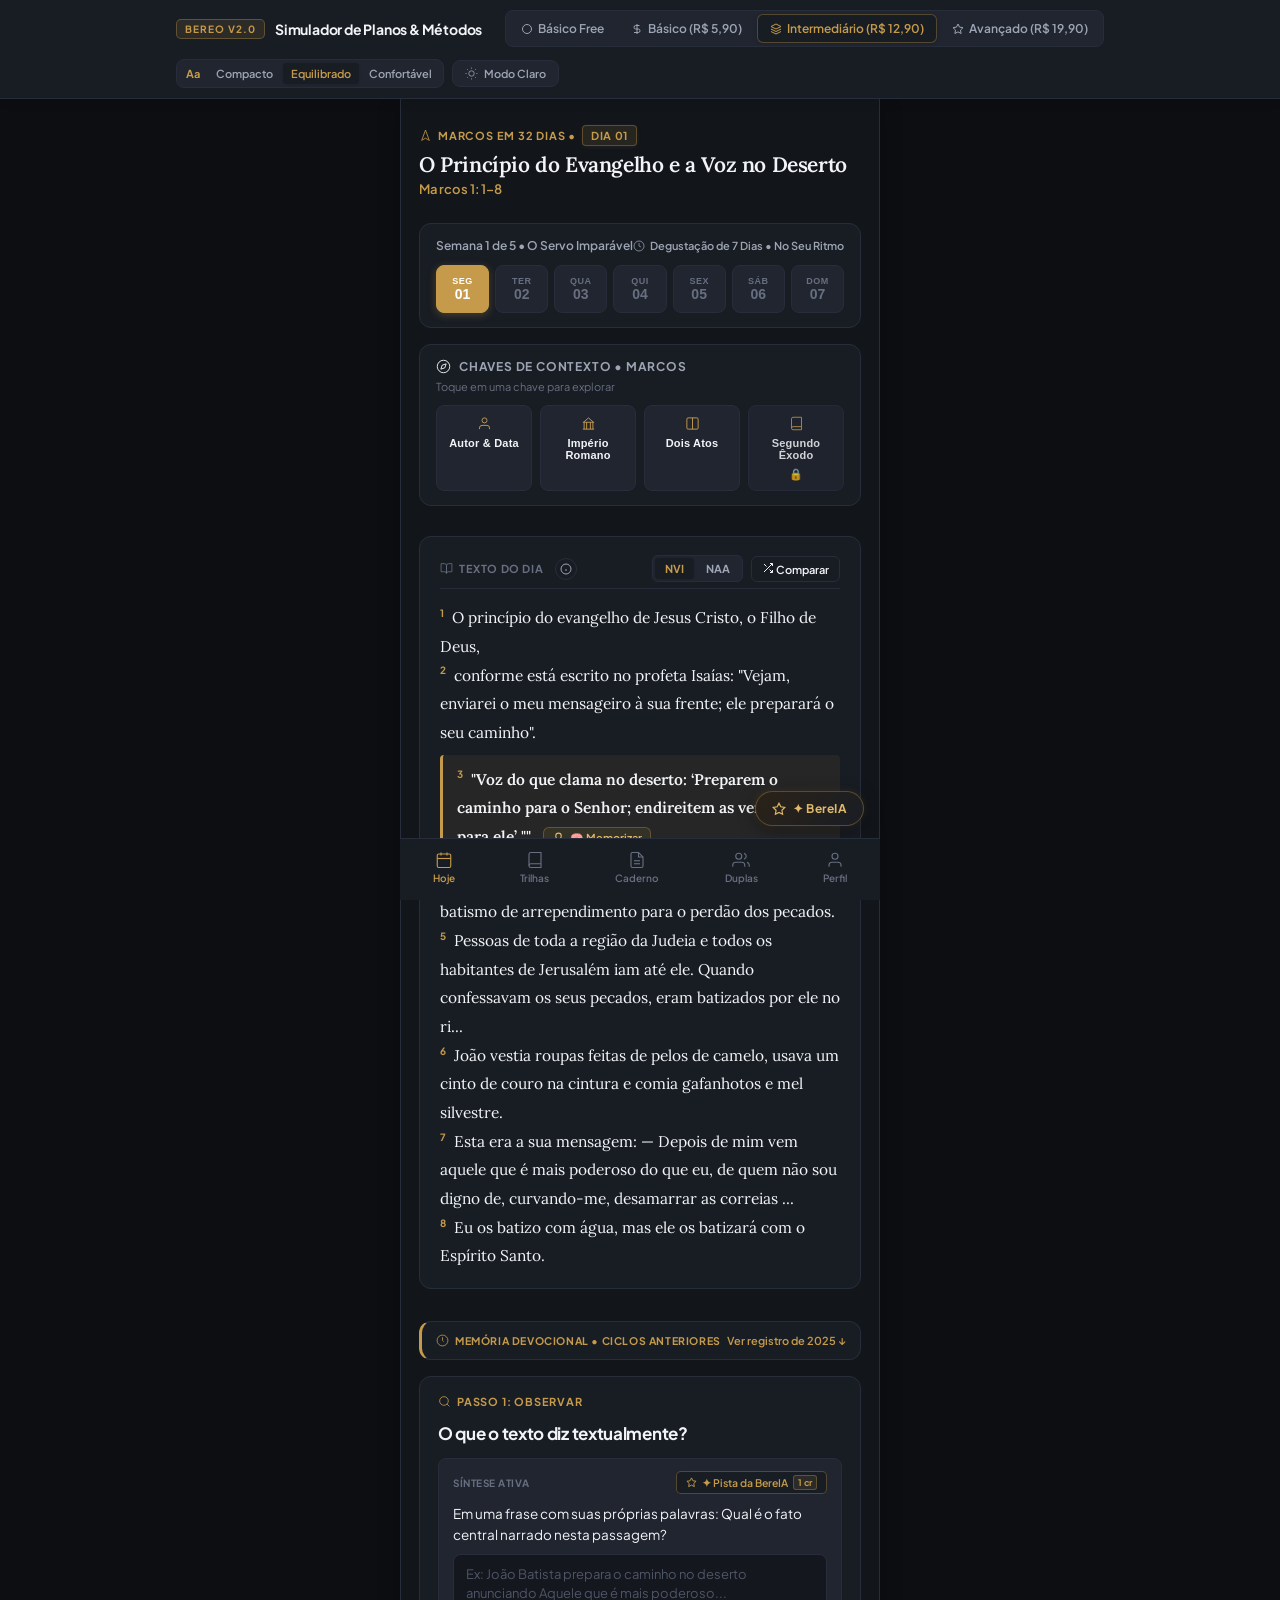
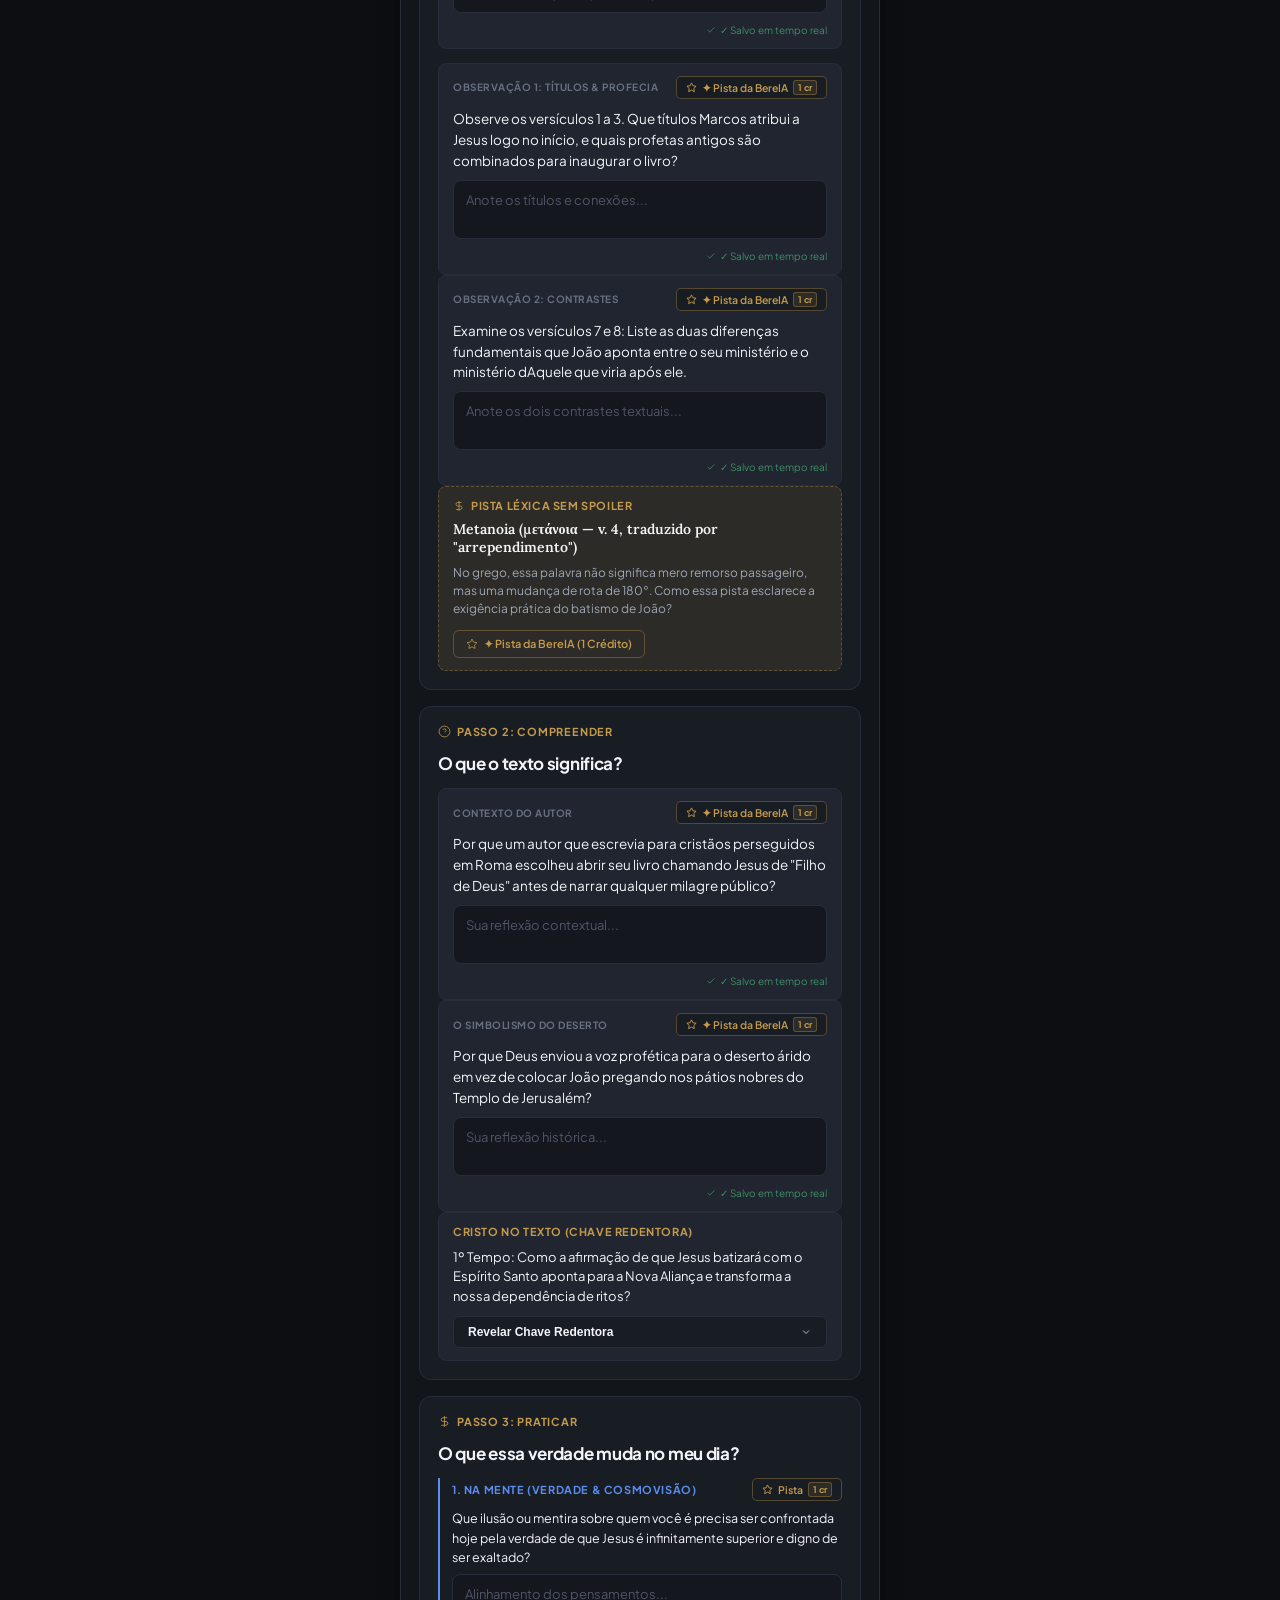
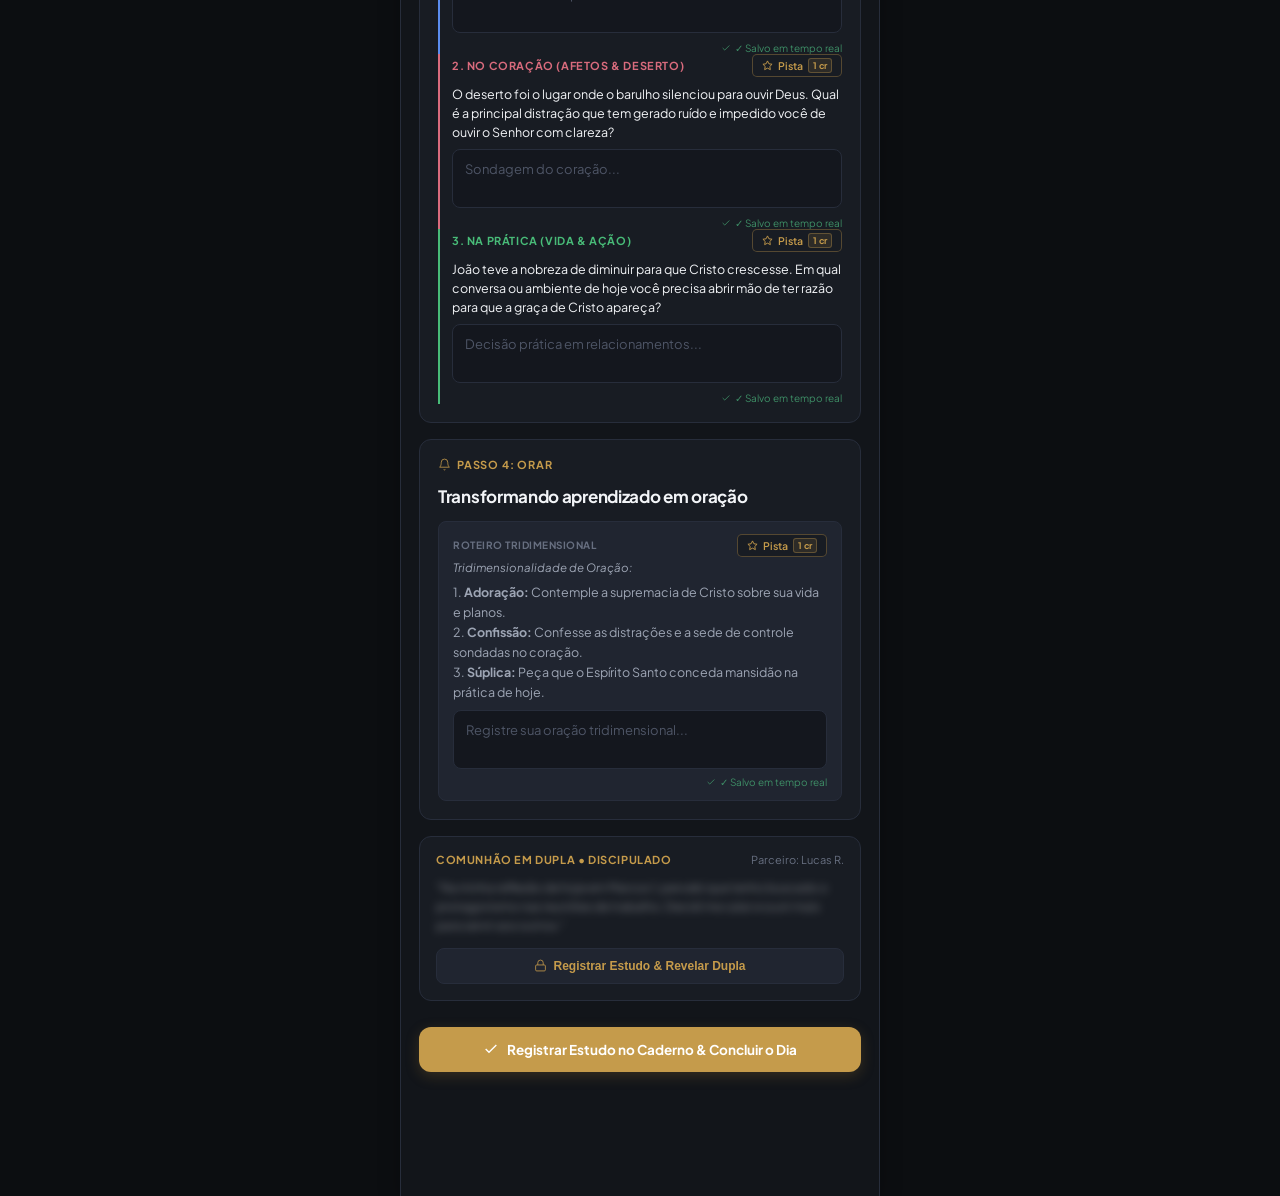
==== commit 08a2933e: "feat(preview): publicar prototipo com os 7 dias completos e interativos de Marcos" ====
--- a/app.html
+++ b/app.html
@@ -2143,54 +2143,250 @@
       color: var(--text-primary);
     }
 
-    .anchor-icon-btn {
-      background: transparent;
+    /* Botão de Ação: Memorizar Versículo */
+    .memory-action-btn {
+      background: rgba(212, 175, 55, 0.08);
       border: 1px solid var(--border-gold);
-      color: var(--brand-gold);
-      border-radius: 4px;
-      padding: 3px 7px;
+      color: var(--brand-gold-light);
+      border-radius: 6px;
+      padding: 3px 8px;
       cursor: pointer;
       display: inline-flex;
       align-items: center;
-      gap: 4px;
-      font-size: 10.5px;
+      gap: 5px;
+      font-size: 11px;
       font-weight: 600;
-      transition: all 0.2s ease;
-      margin-left: 6px;
+      transition: all 0.25s ease;
+      margin-left: 8px;
       vertical-align: middle;
-    }
-    .anchor-icon-btn:hover {
-      background: var(--brand-gold-subtle);
-    }
-
-    /* Toast Tooltip do Versículo Âncora */
-    .anchor-toast {
+      font-family: var(--font-sans);
+    }
+    .memory-action-btn:hover {
+      background: rgba(212, 175, 55, 0.18);
+      border-color: var(--brand-gold);
+      transform: translateY(-1px);
+    }
+    .memory-action-btn.memorized {
+      background: rgba(46, 125, 50, 0.15);
+      border-color: #4caf50;
+      color: #81c784;
+    }
+
+    /* Modal: Estação de Memorização (Quiet Luxury Doxazen) */
+    .memory-modal-overlay {
       position: fixed;
-      bottom: 84px;
-      left: 50%;
-      transform: translateX(-50%) translateY(10px);
-      background: rgba(24, 28, 35, 0.95);
+      top: 0;
+      left: 0;
+      right: 0;
+      bottom: 0;
+      background: rgba(8, 10, 14, 0.82);
       backdrop-filter: blur(8px);
-      border: 1px solid var(--border-gold);
-      color: var(--brand-gold-light);
-      font-family: var(--font-sans);
-      font-size: 12px;
-      font-weight: 600;
-      padding: 8px 16px;
-      border-radius: 20px;
-      box-shadow: 0 4px 20px rgba(0,0,0,0.5);
-      z-index: 1000;
+      z-index: 1200;
+      display: flex;
+      align-items: center;
+      justify-content: center;
+      padding: 16px;
       opacity: 0;
       pointer-events: none;
-      transition: opacity 0.3s ease, transform 0.3s ease;
-      display: flex;
-      align-items: center;
+      transition: opacity 0.25s ease;
+    }
+    .memory-modal-overlay.open {
+      opacity: 1;
+      pointer-events: auto;
+    }
+    .memory-modal-container {
+      background: #12151b;
+      border: 1px solid var(--border-gold);
+      border-radius: 16px;
+      width: 100%;
+      max-width: 480px;
+      padding: 24px;
+      box-shadow: 0 16px 48px rgba(0, 0, 0, 0.7);
+      transform: translateY(12px) scale(0.98);
+      transition: transform 0.25s cubic-bezier(0.16, 1, 0.3, 1);
+      display: flex;
+      flex-direction: column;
+      gap: 18px;
+    }
+    .memory-modal-overlay.open .memory-modal-container {
+      transform: translateY(0) scale(1);
+    }
+    .memory-modal-header {
+      display: flex;
+      justify-content: space-between;
+      align-items: flex-start;
+    }
+    .memory-modal-badge {
+      display: inline-block;
+      font-size: 10px;
+      font-weight: 700;
+      letter-spacing: 0.12em;
+      color: var(--brand-gold);
+      text-transform: uppercase;
+      margin-bottom: 4px;
+    }
+    .memory-modal-title {
+      font-family: var(--font-serif);
+      font-size: 20px;
+      font-weight: 600;
+      color: #f0ede6;
+      margin: 0 0 2px 0;
+    }
+    .memory-modal-ref {
+      font-size: 12px;
+      color: var(--text-secondary);
+    }
+    .memory-modal-close-btn {
+      background: transparent;
+      border: 1px solid var(--border-subtle);
+      color: var(--text-secondary);
+      border-radius: 50%;
+      width: 28px;
+      height: 28px;
+      display: flex;
+      align-items: center;
+      justify-content: center;
+      cursor: pointer;
+      font-size: 13px;
+      transition: all 0.2s ease;
+    }
+    .memory-modal-close-btn:hover {
+      border-color: var(--brand-gold);
+      color: #f0ede6;
+    }
+    .memory-tabs {
+      display: grid;
+      grid-template-columns: repeat(4, 1fr);
       gap: 6px;
-    }
-    .anchor-toast.show {
-      opacity: 1;
-      transform: translateX(-50%) translateY(0);
-      pointer-events: auto;
+      background: rgba(255, 255, 255, 0.03);
+      padding: 4px;
+      border-radius: 8px;
+      border: 1px solid var(--border-subtle);
+    }
+    .memory-tab {
+      background: transparent;
+      border: none;
+      color: var(--text-secondary);
+      padding: 7px 4px;
+      font-size: 11px;
+      font-weight: 600;
+      border-radius: 6px;
+      cursor: pointer;
+      transition: all 0.2s ease;
+      text-align: center;
+    }
+    .memory-tab.active {
+      background: rgba(212, 175, 55, 0.15);
+      color: var(--brand-gold-light);
+      border: 1px solid rgba(212, 175, 55, 0.3);
+    }
+    .memory-verse-box {
+      background: rgba(18, 22, 29, 0.85);
+      border: 1px solid rgba(212, 175, 55, 0.2);
+      border-radius: 12px;
+      padding: 20px 18px;
+      min-height: 110px;
+      display: flex;
+      align-items: center;
+      justify-content: center;
+      text-align: center;
+      font-family: var(--font-serif);
+      font-size: 17px;
+      line-height: 1.65;
+      color: #f0ede6;
+    }
+    .faded-word {
+      background: rgba(212, 175, 55, 0.08);
+      border-bottom: 2px dashed rgba(212, 175, 55, 0.5);
+      padding: 1px 6px;
+      border-radius: 4px;
+      cursor: pointer;
+      color: transparent;
+      user-select: none;
+      transition: all 0.25s ease;
+      display: inline-block;
+      margin: 0 2px;
+    }
+    .faded-word:hover {
+      border-bottom-color: var(--brand-gold);
+    }
+    .faded-word.revealed {
+      color: var(--brand-gold-light) !important;
+      background: rgba(212, 175, 55, 0.2);
+    }
+    .memory-hint-box {
+      display: flex;
+      align-items: center;
+      gap: 8px;
+      font-size: 12px;
+      color: var(--text-secondary);
+      background: rgba(255, 255, 255, 0.02);
+      padding: 8px 12px;
+      border-radius: 8px;
+    }
+    .memory-hint-box svg {
+      color: var(--brand-gold);
+      flex-shrink: 0;
+    }
+    .memory-tools-row {
+      display: flex;
+      gap: 8px;
+    }
+    .memory-tool-btn {
+      flex: 1;
+      background: rgba(255, 255, 255, 0.03);
+      border: 1px solid var(--border-subtle);
+      color: var(--text-secondary);
+      padding: 9px 12px;
+      border-radius: 8px;
+      font-size: 12px;
+      font-weight: 500;
+      cursor: pointer;
+      display: flex;
+      align-items: center;
+      justify-content: center;
+      gap: 6px;
+      transition: all 0.2s ease;
+    }
+    .memory-tool-btn:hover {
+      border-color: var(--border-gold);
+      color: var(--brand-gold-light);
+    }
+    .memory-tool-btn.active-rhythm {
+      background: rgba(212, 175, 55, 0.15);
+      border-color: var(--brand-gold);
+      color: var(--brand-gold);
+    }
+    .memory-footer-action {
+      display: flex;
+      flex-direction: column;
+      gap: 6px;
+    }
+    .memory-memorized-btn {
+      width: 100%;
+      background: linear-gradient(135deg, rgba(212, 175, 55, 0.2), rgba(212, 175, 55, 0.08));
+      border: 1px solid var(--brand-gold);
+      color: var(--brand-gold-light);
+      padding: 12px 18px;
+      border-radius: 10px;
+      font-size: 13.5px;
+      font-weight: 600;
+      cursor: pointer;
+      display: flex;
+      align-items: center;
+      justify-content: center;
+      gap: 8px;
+      transition: all 0.25s ease;
+    }
+    .memory-memorized-btn:hover {
+      background: linear-gradient(135deg, rgba(212, 175, 55, 0.3), rgba(212, 175, 55, 0.15));
+      transform: translateY(-1px);
+      box-shadow: 0 4px 16px rgba(212, 175, 55, 0.2);
+    }
+    .memory-memorized-btn.saved {
+      background: rgba(46, 125, 50, 0.2);
+      border-color: #4caf50;
+      color: #a5d6a7;
     }
 
     /* Ícone (i) de Informação da Versão */
@@ -2741,52 +2937,52 @@
           <div class="trail-breadcrumb" style="display:inline-flex; align-items:center; gap:6px; margin-bottom:4px;">
             <svg width="13" height="13" viewBox="0 0 24 24" fill="none" stroke="currentColor" stroke-width="1.5"><polygon points="12 2 19 21 12 17 5 21 12 2"/></svg>
             <span style="font-size:11px; font-weight:700; letter-spacing:0.8px; text-transform:uppercase; color:var(--brand-gold);">Marcos em 32 Dias • </span>
-            <span class="day-focus-badge">Dia 01</span>
-          </div>
-          <h1 class="pericope-heading" style="font-size:21px; line-height:1.25; margin:2px 0 3px 0;">O Princípio do Evangelho e a Voz no Deserto</h1>
-          <div style="font-size:13px; font-weight:600; color:var(--brand-gold); letter-spacing:0.3px;">Marcos 1:1–8</div>
+            <span class="day-focus-badge" id="day-badge-text">Dia 01</span>
+          </div>
+          <h1 class="pericope-heading" id="pericope-title" style="font-size:21px; line-height:1.25; margin:2px 0 3px 0;">O Princípio do Evangelho e a Voz no Deserto</h1>
+          <div id="pericope-ref" style="font-size:13px; font-weight:600; color:var(--brand-gold); letter-spacing:0.3px;">Marcos 1:1–8</div>
         </div>
       </section>
 
-      <!-- 2. FITA DA SEMANA COM DIAS (SOMENTE DIA 01 ATIVO) -->
+      <!-- 2. FITA DA SEMANA COM OS 7 DIAS DE MARCOS (100% INTERATIVO) -->
       <section class="week-calendar-card">
         <div class="week-calendar-top">
-          <span class="week-info-title">Semana 1 de 5</span>
+          <span class="week-info-title">Semana 1 de 5 • O Servo Imparável</span>
           <span class="grace-days-pill" style="font-size:11px; font-weight:600; color:var(--text-secondary); background:transparent; border:none; display:inline-flex; align-items:center; gap:5px;">
             <svg width="12" height="12" viewBox="0 0 24 24" fill="none" stroke="currentColor" stroke-width="1.5"><circle cx="12" cy="12" r="10"/><polyline points="12 6 12 12 16 14"/></svg>
-            No Seu Ritmo • Sem Pressa
+            Degustação de 7 Dias • No Seu Ritmo
           </span>
         </div>
 
-        <div class="week-days-grid">
-          <div class="day-button active" title="Dia 01: Marcos 1:1-8 (Hoje)">
+        <div class="week-days-grid" id="week-days-buttons-grid">
+          <button class="day-button active" id="btn-day-1" onclick="switchDay(1)" title="Dia 01: Marcos 1:1-8 (Segunda)">
             <span class="day-label">Seg</span>
             <span class="day-num">01</span>
-          </div>
-          <div class="day-button disabled" title="Liberado amanhã">
+          </button>
+          <button class="day-button" id="btn-day-2" onclick="switchDay(2)" title="Dia 02: Marcos 1:9-13 (Terça)">
             <span class="day-label">Ter</span>
             <span class="day-num">02</span>
-          </div>
-          <div class="day-button disabled" title="Liberado quarta-feira">
+          </button>
+          <button class="day-button" id="btn-day-3" onclick="switchDay(3)" title="Dia 03: Marcos 1:14-20 (Quarta)">
             <span class="day-label">Qua</span>
             <span class="day-num">03</span>
-          </div>
-          <div class="day-button disabled" title="Liberado quinta-feira">
+          </button>
+          <button class="day-button" id="btn-day-4" onclick="switchDay(4)" title="Dia 04: Marcos 1:21-28 (Quinta)">
             <span class="day-label">Qui</span>
             <span class="day-num">04</span>
-          </div>
-          <div class="day-button disabled" title="Liberado sexta-feira">
+          </button>
+          <button class="day-button" id="btn-day-5" onclick="switchDay(5)" title="Dia 05: Marcos 1:29-39 (Sexta)">
             <span class="day-label">Sex</span>
             <span class="day-num">05</span>
-          </div>
-          <div class="day-button disabled" title="Liberado sábado">
+          </button>
+          <button class="day-button" id="btn-day-6" onclick="switchDay(6)" title="Dia 06: Marcos 1:40-45 (Sábado)">
             <span class="day-label">Sáb</span>
             <span class="day-num">06</span>
-          </div>
-          <div class="day-button disabled" title="Descanso de domingo">
+          </button>
+          <button class="day-button" id="btn-day-7" onclick="switchDay(7)" title="Dia 07: Marcos 2:1-12 (Domingo)">
             <span class="day-label">Dom</span>
             <span class="day-num">07</span>
-          </div>
+          </button>
         </div>
       </section>
 
@@ -2916,13 +3112,13 @@
             <span class="v-num">2</span> <span id="v2-text">Conforme está escrito no profeta Isaías: 'Envio o meu mensageiro diante de você, para preparar o seu caminho' —</span>
           </p>
 
-          <!-- Versículo 3 (Versículo-Chave) -->
+          <!-- Versículo 3 (Versículo de Memorização / Guardar no Coração) -->
           <div class="anchor-verse-highlight">
             <span class="v-num">3</span> 
             <span id="v3-text" style="color:var(--text-primary);">"Voz do que clama no deserto: Preparem o caminho para o Senhor, endireitem as suas veredas".</span>
-            <button class="anchor-icon-btn" onclick="showAnchorToast(event)" title="Versículo-Chave da Perícope (Memorização e Meditação)" aria-label="Versículo-Chave">
-              <svg width="12" height="12" viewBox="0 0 24 24" fill="none" stroke="currentColor" stroke-width="2"><circle cx="7.5" cy="15.5" r="5.5"/><path d="m21 2-9.6 9.6"/><path d="m15.5 7.5 3 3"/></svg>
-              <span>Versículo-Chave</span>
+            <button class="memory-action-btn" id="verse-memory-btn" onclick="openMemoryWorkshop(event)" title="Estação de Memorização: Guardar no Coração" aria-label="Memorizar">
+              <svg width="13" height="13" viewBox="0 0 24 24" fill="none" stroke="currentColor" stroke-width="2"><path d="M12 2a5 5 0 0 1 5 5v1a5 5 0 0 1-2 4.14V17a2 2 0 0 1-2 2h-2a2 2 0 0 1-2-2v-4.86A5 5 0 0 1 7 8V7a5 5 0 0 1 5-5z"/><path d="M9 22h6"/></svg>
+              <span id="verse-memory-btn-text">🧠 Memorizar</span>
             </button>
           </div>
 
@@ -3074,7 +3270,7 @@
               <span class="tutor-credit-badge">1 cr</span>
             </button>
           </div>
-          <div class="q-main-text">Leia os versículos 4 a 6. Onde João Batista realizava o seu ministério, como ele se vestia e o que as pessoas de Jerusalém faziam quando iam até ele?</div>
+          <div class="q-main-text" id="q-obs-basico">Leia os versículos 4 a 6. Onde João Batista realizava o seu ministério, como ele se vestia e o que as pessoas de Jerusalém faziam quando iam até ele?</div>
           <div class="q-helper-text">Dica: Anote os fatos que seus olhos leem diretamente na página, sem tentar interpretar ainda.</div>
           <textarea id="ta-obs-basico" class="response-input" oninput="autoExpand(this)" placeholder="Anote os fatos observados..."></textarea>
           <div style="display:flex; justify-content:flex-end; margin-top:3px;"><span class="auto-save-status saved"><svg width="10" height="10" viewBox="0 0 24 24" fill="none" stroke="currentColor" stroke-width="2"><polyline points="20 6 9 17 4 12"/></svg> ✓ Salvo em tempo real</span></div>
@@ -3105,7 +3301,7 @@
               <span class="tutor-credit-badge">1 cr</span>
             </button>
           </div>
-          <div class="q-main-text">Observe os versículos 1 a 3. Que títulos Marcos atribui a Jesus logo no início, e quais profetas antigos são combinados para inaugurar o livro?</div>
+          <div class="q-main-text" id="q-obs1-interm">Observe os versículos 1 a 3. Que títulos Marcos atribui a Jesus logo no início, e quais profetas antigos são combinados para inaugurar o livro?</div>
           
           <textarea id="ta-obs1-interm" class="response-input" oninput="autoExpand(this)" placeholder="Anote os títulos e conexões..."></textarea>
           <div style="display:flex; justify-content:flex-end; margin-top:3px;"><span class="auto-save-status saved"><svg width="10" height="10" viewBox="0 0 24 24" fill="none" stroke="currentColor" stroke-width="2"><polyline points="20 6 9 17 4 12"/></svg> ✓ Salvo em tempo real</span></div>
@@ -3134,7 +3330,7 @@
               <span class="tutor-credit-badge">1 cr</span>
             </button>
           </div>
-          <div class="q-main-text">Examine os versículos 7 e 8: Liste as duas diferenças fundamentais que João aponta entre o seu ministério e o ministério dAquele que viria após ele.</div>
+          <div class="q-main-text" id="q-obs2-interm">Examine os versículos 7 e 8: Liste as duas diferenças fundamentais que João aponta entre o seu ministério e o ministério dAquele que viria após ele.</div>
           
           <textarea id="ta-obs2-interm" class="response-input" oninput="autoExpand(this)" placeholder="Anote os dois contrastes textuais..."></textarea>
           <div style="display:flex; justify-content:flex-end; margin-top:3px;"><span class="auto-save-status saved"><svg width="10" height="10" viewBox="0 0 24 24" fill="none" stroke="currentColor" stroke-width="2"><polyline points="20 6 9 17 4 12"/></svg> ✓ Salvo em tempo real</span></div>
@@ -3160,8 +3356,8 @@
               <svg width="12" height="12" viewBox="0 0 24 24" fill="none" stroke="currentColor" stroke-width="1.5"><path d="M12 2v20M17 5H9.5a3.5 3.5 0 0 0 0 7h5a3.5 3.5 0 0 1 0 7H6"/></svg>
               Pista Léxica Sem Spoiler
             </div>
-            <div class="lexicon-word-term">Metanoia (μετάνοια — v. 4, traduzido por "arrependimento")</div>
-            <div style="font-size:12px; color:var(--text-secondary); line-height:1.5;">
+            <div class="lexicon-word-term" id="lexicon-term-interm">Metanoia (μετάνοια — v. 4, traduzido por "arrependimento")</div>
+            <div style="font-size:12px; color:var(--text-secondary); line-height:1.5;" id="lexicon-desc-interm">
               No grego, essa palavra não significa mero remorso passageiro, mas uma mudança de rota de 180°. Como essa pista esclarece a exigência prática do batismo de João?
             </div>
             <button class="tutor-hint-trigger" onclick="toggleTutor('tutor-p1')">
@@ -3185,7 +3381,7 @@
               <span class="tutor-credit-badge">1 cr</span>
             </button>
           </div>
-          <div class="q-main-text">Embora Marcos mencione Isaías no v. 2, o texto funde Êxodo 23:20, Malaquias 3:1 e Isaías 40:3. Como essa fusão estabelece a divindade de Jesus como o próprio Yahweh que visita Seu povo?</div>
+          <div class="q-main-text" id="q-obs1-adv">Embora Marcos mencione Isaías no v. 2, o texto funde Êxodo 23:20, Malaquias 3:1 e Isaías 40:3. Como essa fusão estabelece a divindade de Jesus como o próprio Yahweh que visita Seu povo?</div>
           
           <textarea id="ta-obs1-adv" class="response-input" oninput="autoExpand(this)" placeholder="Análise de teologia bíblica veterotestamentária..."></textarea>
           <div style="display:flex; justify-content:flex-end; margin-top:3px;"><span class="auto-save-status saved"><svg width="10" height="10" viewBox="0 0 24 24" fill="none" stroke="currentColor" stroke-width="2"><polyline points="20 6 9 17 4 12"/></svg> ✓ Salvo em tempo real</span></div>
@@ -4016,7 +4212,7 @@
         </div>
 
         <div style="font-size:11px; color:var(--text-tertiary); font-style:italic;" id="caderno-export-notice">
-          • No Plano Gratuito, as exportações contêm a marca d\'água Bereo. No Plano Semente (R$ 5,90) e superiores, o PDF é limpo e diagramado editorialmente.
+          • No Plano Gratuito, as exportações contêm a marca d\'água Bereo. No Plano Básico (R$ 5,90) e superiores, o PDF é limpo e diagramado editorialmente.
         </div>
       </section>
     </div>
@@ -4559,7 +4755,7 @@
           </div>
           <div>
             <div style="font-size:14px; font-weight:700; color:var(--text-primary);">Tutor Bereano • IA Socrática</div>
-            <div style="font-size:11px; color:var(--brand-gold); font-weight:600;">Disponível a partir do Plano Semente</div>
+            <div style="font-size:11px; color:var(--brand-gold); font-weight:600;">Disponível a partir do Plano Básico</div>
           </div>
         </div>
         <button onclick="closeUpgradeModal()" style="background:transparent; border:none; color:var(--text-tertiary); cursor:pointer; font-size:16px;">✕</button>
@@ -4571,7 +4767,7 @@
 
       <div style="background:var(--bg-card-subtle); border:1px solid var(--border-subtle); border-radius:8px; padding:12px; display:flex; flex-direction:column; gap:8px;">
         <div style="font-size:10.5px; font-weight:700; text-transform:uppercase; letter-spacing:0.5px; color:var(--brand-gold);">
-          O que o Plano Semente (R$ 5,90/mês) desbloqueia:
+          O que o Plano Básico (R$ 5,90/mês) desbloqueia:
         </div>
         <div class="upgrade-feature-item">
           <svg width="14" height="14" viewBox="0 0 24 24" fill="none" stroke="currentColor" stroke-width="2" style="color:var(--brand-gold); flex-shrink:0; margin-top:2px;"><polyline points="20 6 9 17 4 12"/></svg>
@@ -4640,10 +4836,64 @@
     </div>
   </div>
 
-  <!-- TOAST TOOLTIP DO VERSÍCULO-CHAVE (FADE IN/OUT 3S) -->
-  <div class="anchor-toast" id="anchor-toast">
-    <svg width="14" height="14" viewBox="0 0 24 24" fill="none" stroke="currentColor" stroke-width="2"><circle cx="7.5" cy="15.5" r="5.5"/><path d="m21 2-9.6 9.6"/><path d="m15.5 7.5 3 3"/></svg>
-    <span>Este é o Versículo-Chave da Perícope (Memorização e Meditação)</span>
+  <!-- MODAL: ESTAÇÃO DE MEMORIZAÇÃO (GUARDAR NO CORAÇÃO) -->
+  <div class="memory-modal-overlay" id="memory-modal-overlay" onclick="closeMemoryWorkshop(event)">
+    <div class="memory-modal-container" onclick="event.stopPropagation()">
+      <div class="memory-modal-header">
+        <div class="memory-modal-title-box">
+          <span class="memory-modal-badge">ESTAÇÃO DE MEMORIZAÇÃO</span>
+          <h3 class="memory-modal-title">Guardar no Coração</h3>
+          <span class="memory-modal-ref">Marcos 1:3 • BLIVRE</span>
+        </div>
+        <button class="memory-modal-close-btn" onclick="closeMemoryWorkshop(event)" aria-label="Fechar">✕</button>
+      </div>
+
+      <!-- Abas de Neuroaprendizagem (Word Fading) -->
+      <div class="memory-tabs">
+        <button class="memory-tab active" id="mem-tab-1" onclick="switchMemoryLevel(1)">1. Leitura 100%</button>
+        <button class="memory-tab" id="mem-tab-2" onclick="switchMemoryLevel(2)">2. Foco 40%</button>
+        <button class="memory-tab" id="mem-tab-3" onclick="switchMemoryLevel(3)">3. Desafio 75%</button>
+        <button class="memory-tab" id="mem-tab-4" onclick="switchMemoryLevel(4)">4. Iniciais</button>
+      </div>
+
+      <!-- Caixa do Versículo Mnemônico -->
+      <div class="memory-verse-box" id="memory-verse-box">
+        <!-- Renderizado dinamicamente via JS -->
+      </div>
+
+      <div class="memory-hint-box" id="memory-hint-box">
+        <svg width="14" height="14" viewBox="0 0 24 24" fill="none" stroke="currentColor" stroke-width="2"><circle cx="12" cy="12" r="10"/><path d="M12 16v-4"/><path d="M12 8h.01"/></svg>
+        <span id="memory-hint-text">Leia pausadamente em voz alta 3 vezes para internalizar a melodia e o sentido do texto.</span>
+      </div>
+
+      <!-- Ferramentas Auxiliares -->
+      <div class="memory-tools-row">
+        <button class="memory-tool-btn" id="rhythm-btn" onclick="toggleMemoryRhythm()">
+          <svg width="14" height="14" viewBox="0 0 24 24" fill="none" stroke="currentColor" stroke-width="2"><circle cx="12" cy="12" r="10"/><polyline points="12 6 12 12 16 14"/></svg>
+          <span id="rhythm-btn-text">⏱️ Ritmo Guiado</span>
+        </button>
+        <button class="memory-tool-btn" id="lockscreen-btn" onclick="toggleLockscreenCard()">
+          <svg width="14" height="14" viewBox="0 0 24 24" fill="none" stroke="currentColor" stroke-width="2"><rect width="14" height="20" x="5" y="2" rx="2" ry="2"/><line x1="12" x2="12.01" y1="18" y2="18"/></svg>
+          <span>🖼️ Cartão de Bloqueio</span>
+        </button>
+      </div>
+
+      <!-- Preview do Cartão de Bloqueio (Oculto por padrão) -->
+      <div id="lockscreen-preview-card" style="display:none; background:#0b0d11; border:1px solid var(--border-gold); border-radius:12px; padding:16px; text-align:center;">
+        <span style="font-size:10px; color:var(--brand-gold); letter-spacing:0.15em; text-transform:uppercase;">BEREO • PALAVRA NO CORAÇÃO</span>
+        <p style="font-family:var(--font-serif); font-size:15px; color:#f0ede6; font-style:italic; margin:12px 0 8px 0; line-height:1.6;">"Voz do que clama no deserto: Preparem o caminho para o Senhor, endireitem as suas veredas."</p>
+        <span style="font-size:11px; color:var(--brand-gold-light); font-weight:600;">— Marcos 1:3</span>
+        <div style="font-size:10.5px; color:var(--text-secondary); margin-top:10px;">💡 Dica: Salve uma captura desta área como papel de parede para meditar durante o dia!</div>
+      </div>
+
+      <!-- Ação de Triunfo Espiritual -->
+      <div class="memory-footer-action">
+        <button class="memory-memorized-btn" id="memorized-confirm-btn" onclick="confirmMemorized()">
+          <span id="memorized-btn-icon">✨</span>
+          <span id="memorized-btn-text">Guardei no Coração</span>
+        </button>
+      </div>
+    </div>
   </div>
 
   <!-- PÍLULA FLUTUANTE DA BEREIA (FAB NO CANTO INFERIOR) -->
@@ -5102,9 +5352,9 @@
       } else {
         if (syncPill) syncPill.className = 'sync-status-indicator local';
         if (syncPillText) syncPillText.innerText = 'Modo Local (Dispositivo)';
-        if (syncDesc) syncDesc.innerText = 'Atenção: Salvo apenas neste navegador. Migre para o Plano Semente (R$ 5,90) para backup seguro na nuvem.';
+        if (syncDesc) syncDesc.innerText = 'Atenção: Salvo apenas neste navegador. Migre para o Plano Básico (R$ 5,90) para backup seguro na nuvem.';
         if (upgradeBtn) upgradeBtn.style.display = 'inline-flex';
-        if (exportNotice) exportNotice.innerText = '• No Plano Gratuito, as exportações contêm a marca d\'água Bereo. No Plano Semente (R$ 5,90), o PDF é limpo e diagramado editorialmente.';
+        if (exportNotice) exportNotice.innerText = '• No Plano Gratuito, as exportações contêm a marca d\'água Bereo. No Plano Básico (R$ 5,90), o PDF é limpo e diagramado editorialmente.';
       }
     }
 
@@ -5248,7 +5498,7 @@
 
     function exportPdfNotice() {
       if (currentPlan === 'basico_free') {
-        alert("Gerando PDF com marca d\'água Bereo. Para PDFs limpos e alta resolução editorial, migre para o Plano Semente (R$ 5,90)!");
+        alert("Gerando PDF com marca d\'água Bereo. Para PDFs limpos e alta resolução editorial, migre para o Plano Básico (R$ 5,90)!");
       } else {
         alert("Gerando PDF diagramado canônico de alta definição (Plano " + PLAN_CONFIGS[currentPlan].name + ")... Pronto!");
       }
@@ -5258,17 +5508,195 @@
       copyCadernoToday();
     }
 
+    
+    // =========================================================================
+    // BASE DE DADOS DOS 7 DIAS DE MARCOS (DEGUSTAÇÃO COMPLETA 100% INTERATIVA)
+    // =========================================================================
+    const MARCOS_7_DAYS = [{"day": 1, "id": "mc-01-01-08", "ref": "Marcos 1:1-8", "title": "O Princípio do Evangelho e a Voz no Deserto", "tema": "O início das boas-novas com a profecia de Isaías e o ministério preparatório de João Batista no deserto.", "ancora": "Marcos 1:3", "ancora_textos": {"NVI": "Voz do que clama no deserto: ‘Preparem o caminho para o Senhor; endireitem as veredas para ele’ \".", "NAA": "Voz do que clama no deserto: Preparem o caminho do Senhor, endireitem as suas veredas.", "NVT": "Ele é uma voz que clama no deserto: ‘Preparem o caminho para a vinda do Senhor! Abram a estrada para ele!’\".", "ARC": "Voz do que clama no deserto: Preparai o caminho do Senhor, endireitai as suas veredas."}, "cap": 1, "v_ini": 1, "v_fim": 8, "verses": {"blivre": {"v1": "Princípio do Evangelho de Jesus Cristo, Filho de Deus;", "v2": "Como está escrito nos profetas: Eis que eu envio o meu anjo ante a tua face, o qual preparará o teu caminho diante de ti.", "v3": "Voz do que clama no deserto: Preparai o caminho do Senhor, endireitai as suas veredas.", "v4": "Apareceu João batizando no deserto, e pregando o batismo de arrependimento, para remissão dos pecados.", "v5": "E toda a província da Judeia e os de Jerusalém iam ter com ele; e todos eram batizados por ele no rio Jordão, confessando os seus pecados.", "v6": "E João andava vestido de pelos de camelo, e com um cinto de couro em redor de seus lombos, e comia gafanhotos e mel silvestre.", "v7": "E pregava, dizendo: Após mim vem aquele que é mais forte do que eu, do qual não sou digno de, abaixando-me, desatar a correia das suas sandálias.", "v8": "Eu, em verdade, tenho-vos batizado com água; ele, porém, vos batizará com o Espírito Santo."}, "nvi": {"v1": "O princípio do evangelho de Jesus Cristo, o Filho de Deus,", "v2": "conforme está escrito no profeta Isaías: \"Vejam, enviarei o meu mensageiro à sua frente; ele preparará o seu caminho\".", "v3": "Voz do que clama no deserto: ‘Preparem o caminho para o Senhor; endireitem as veredas para ele’ \".", "v4": "Assim, apareceu João Batista no deserto pregando o batismo de arrependimento para o perdão dos pecados.", "v5": "Pessoas de toda a região da Judeia e todos os habitantes de Jerusalém iam até ele. Quando confessavam os seus pecados, eram batizados por ele no ri...", "v6": "João vestia roupas feitas de pelos de camelo, usava um cinto de couro na cintura e comia gafanhotos e mel silvestre.", "v7": "Esta era a sua mensagem: — Depois de mim vem aquele que é mais poderoso do que eu, de quem não sou digno de, curvando-me, desamarrar as correias ...", "v8": "Eu os batizo com água, mas ele os batizará com o Espírito Santo."}, "naa": {"v1": "Princípio do evangelho de Jesus Cristo, Filho de Deus.", "v2": "Como está escrito na profecia de Isaías: \"Eis que envio o meu mensageiro adiante de você, o qual preparará o seu caminho.", "v3": "Voz do que clama no deserto: Preparem o caminho do Senhor, endireitem as suas veredas.", "v4": "E foi assim que João Batista apareceu no deserto, pregando batismo de arrependimento para remissão de pecados.", "v5": "E toda a região da Judeia e todos os moradores de Jerusalém iam até ele. E, confessando os seus pecados, eram batizados por ele no rio Jordão.", "v6": "A roupa de João era feita de pelos de camelo. Ele usava um cinto de couro e se alimentava de gafanhotos e mel silvestre.", "v7": "E João pregava, dizendo: — Depois de mim vem aquele que é mais poderoso do que eu, do qual não sou digno de, curvando-me, desamarrar as correias ...", "v8": "Eu batizei vocês com água; ele, porém, os batizará com o Espírito Santo."}, "nvt": {"v1": "Este é o princípio das boas-novas a respeito de Jesus Cristo, o Filho de Deus.", "v2": "Iniciou-se como o profeta Isaías escreveu: \"Envio meu mensageiro adiante de ti, e ele preparará teu caminho.", "v3": "Ele é uma voz que clama no deserto: ‘Preparem o caminho para a vinda do Senhor! Abram a estrada para ele!’\".", "v4": "Esse mensageiro era João Batista. Ele apareceu no deserto, pregando o batismo como sinal de arrependimento para o perdão dos pecados.", "v5": "Gente de toda a Judeia, incluindo os moradores de Jerusalém, saía para ver e ouvir João. Quando confessavam seus pecados, ele os batizava no rio Jo...", "v6": "João vestia roupas tecidas com pelos de camelo, usava um cinto de couro e alimentava-se de gafanhotos e mel silvestre.", "v7": "João anunciava: \"Depois de mim virá alguém mais poderoso que eu, alguém tão superior que não sou digno de me abaixar e desamarrar as correias de su...", "v8": "Eu os batizo com água, mas ele os batizará com o Espírito Santo!\"."}, "arc": {"v1": "Princípio do evangelho de Jesus Cristo, Filho de Deus.", "v2": "Como está escrito no profeta Isaías: Eis que eu envio o meu anjo ante a tua face, o qual preparará o teu caminho diante de ti.", "v3": "Voz do que clama no deserto: Preparai o caminho do Senhor, endireitai as suas veredas.", "v4": "Apareceu João batizando no deserto e pregando o batismo de arrependimento, para remissão de pecados.", "v5": "E toda a província da Judeia e todos os habitantes de Jerusalém iam ter com ele; e todos eram batizados por ele no rio Jordão, confessando os seus ...", "v6": "E João andava vestido de pelos de camelo e com um cinto de couro em redor de seus lombos, e comia gafanhotos e mel silvestre,", "v7": "e pregava, dizendo: Após mim vem aquele que é mais forte do que eu, do qual não sou digno de, abaixando-me, desatar a correia das sandálias.", "v8": "Eu, em verdade, tenho-vos batizado com água; ele, porém, vos batizará com o Espírito Santo."}}, "basico": {"ideia_central": "Em uma única frase, o que acontece nesta passagem e qual é o fato central narrado?", "obs_q": "Leia atentamente Marcos 1:1-8. Onde João Batista realizava o seu ministério, como ele se vestia e o que as pessoas de Jerusalém faziam ao procurá-lo no rio Jordão?", "interp_q": "João afirma categoricamente que não é digno sequer de desamarrar as correias das sandálias de Jesus e contrasta seu batismo de água com o batismo no Espírito Santo. O que essa postura ensina sobre a verdadeira identidade de Jesus e sobre o coração de quem serve no Reino de Deus?", "cristo_q": "Como esta passagem em Marcos 1:1-8 aponta para a graça soberana de Jesus e desafia as nossas expectativas humanas?", "praticar_q": "João Batista teve a coragem de diminuir para que Jesus crescesse. Em qual relacionamento ou ambiente prático da sua vida (família, casamento, trabalho ou igreja) você precisa abrir mão do protagonismo ou da necessidade de ter razão para que a graça de Cristo apareça?", "oracao_adoracao": "Inicie seu momento de oração contemplando a majestade de Jesus Cristo como Filho de Deus e Salvador soberano, infinitamente superior a todas as suas ambições e ansiedades do dia.", "oracao_confissao": "Abra o coração e confesse especificamente diante do Senhor as distrações, o apego ao controle ou o comodismo que você identificou na sua reflexão de hoje.", "oracao_suplica": "Clame ao Senhor pelo poder renovador do Espírito Santo, pedindo a humildade necessária para agir como servo fiel e viver a decisão prática que você registrou no seu caderno."}, "intermediario": {"obs1_q": "Leia atentamente Marcos 1:1-8. Onde João Batista realizava o seu ministério, como ele se vestia e o que as pessoas de Jerusalém faziam ao procurá-lo no rio Jordão?", "obs2_q": "Observe o versículo 7: qual é o contraste exato que João estabelece entre a sua própria capacidade e a dignidade dAquele que vinha depois dele?", "pista_lexica": {"palavra_chave_portugues": "Archē", "transliteracao": "Archē", "strong_code": "G746", "pista_investigativa": "Observe como o termo original ἀρχή (G746) comunica: Significa princípio, início ou fundamento."}, "interp1_q": "João afirma categoricamente que não é digno sequer de desamarrar as correias das sandálias de Jesus e contrasta seu batismo de água com o batismo no Espírito Santo. O que essa postura ensina sobre a verdadeira identidade de Jesus e sobre o coração de quem serve no Reino de Deus?", "interp2_q": "Por que Marcos inicia a proclamação das boas-novas citando os profetas do Antigo Testamento em vez de começar imediatamente pelos feitos de Jesus?", "cristo_q": "Como esta passagem em Marcos 1:1-8 aponta para a graça soberana de Jesus e desafia as nossas expectativas humanas?", "cristo_chave": "Em Cristo, toda a Escritura encontra o seu cumprimento definitivo. A fidelidade revelada nesta perícope nos assegura que Jesus é o Messias prometido que redime o Seu povo e estabelece o Seu Reino gracioso.", "mente_q": "Que a soberania e a graça de Cristo reveladas neste texto são a rocha inabalável para ancorar os meus pensamentos hoje.", "coracao_q": "O deserto é o lugar onde o barulho das distrações é silenciado para que a voz de Deus seja ouvida com nitidez. Qual é a principal distração ou comodismo na sua rotina hoje que tem impedido um arrependimento sincero e uma decisão prática de alinhamento com a vontade de Cristo?", "acao_q": "João Batista teve a coragem de diminuir para que Jesus crescesse. Em qual relacionamento ou ambiente prático da sua vida (família, casamento, trabalho ou igreja) você precisa abrir mão do protagonismo ou da necessidade de ter razão para que a graça de Cristo apareça?", "contexto": {"autor_data": "João Marcos (c. 64–68 d.C., cooperador de Pedro e Paulo em Roma)", "geografia_imperio": "Roma sob a perseguição de Nero e a comunidade cristã na Itália; Galileia e Judeia nos tempos de Jesus.", "metanarrativa": "A proclamação do Reino de Deus e a revelação do Servo Divino Sofredor em ação rápida."}}, "avancado": {"obs1_q": "Como as construções verbais e conjunções conectivas estruturam a ênfase dramática e teológica de Marcos 1:1-8?", "obs2_q": "Quais ecos, citações ou alusões canônicas sustentam a autoridade e o significado desta perícope?", "obs3_q": "Onde se localiza o clímax literário desta perícope dentro da arquitetura global do livro de Marcos?", "interp1_q": "Como esta passagem desenvolve a teologia bíblica da aliança e da revelação redentora de Deus no cânon?", "interp2_q": "Quais tensões teológicas legítimas a passagem apresenta e como o texto as resolve à luz de Cristo?", "cristo_q": "Em Cristo, toda a Escritura encontra o seu cumprimento definitivo. A fidelidade revelada nesta perícope nos assegura que Jesus é o Messias prometido que redime o Seu povo e estabelece o Seu Reino gracioso.", "cristo_chave": "Em Cristo, toda a Escritura encontra seu clímax e cumprimento definitivo pela graça.", "mente_q": "Que a soberania e a graça de Cristo reveladas neste texto são a rocha inabalável para ancorar os meus pensamentos hoje.", "coracao_q": "O deserto é o lugar onde o barulho das distrações é silenciado para que a voz de Deus seja ouvida com nitidez. Qual é a principal distração ou comodismo na sua rotina hoje que tem impedido um arrependimento sincero e uma decisão prática de alinhamento com a vontade de Cristo?", "acao_q": "Qual ação concreta de edificação da igreja local e serviço ao próximo você realizará nas próximas 24 horas em resposta a Marcos 1:1-8?", "contexto": {"autor_data": "João Marcos (c. 64–68 d.C., cooperador de Pedro e Paulo em Roma)", "geografia_imperio": "Roma sob a perseguição de Nero e a comunidade cristã na Itália; Galileia e Judeia nos tempos de Jesus.", "metanarrativa": "A proclamação do Reino de Deus e a revelação do Servo Divino Sofredor em ação rápida.", "segundo_exodo_tipologia": "Jesus como o novo Moisés e novo Elias que inaugura o Segundo Êxodo através das águas e do deserto rumo à vitória da Cruz."}}}, {"day": 2, "id": "mc-01-09-13", "ref": "Marcos 1:9-13", "title": "O Batismo e a Tentação no Deserto", "tema": "O batismo de Jesus, a unção do Espírito Santo, a aprovação do Pai e a vitória na tentação do deserto.", "ancora": "Marcos 1:11", "ancora_textos": {"NVI": "Então, veio dos céus uma voz: — Você é o meu Filho amado, em quem tenho prazer.", "NAA": "Então veio uma voz dos céus, que dizia: — Você é o meu Filho amado; em você me agrado.", "NVT": "E uma voz do céu disse: \"Você é meu Filho amado, que me dá grande alegria\".", "ARC": "E ouviu-se uma voz dos céus, que dizia: Tu és o meu Filho amado, em quem me comprazo."}, "cap": 1, "v_ini": 9, "v_fim": 13, "verses": {"blivre": {"v9": "E aconteceu naqueles dias que Jesus, tendo ido de Nazaré da Galileia, foi batizado por João, no Jordão.", "v10": "E, logo que saiu da água, viu os céus abertos, e o Espírito, que como pomba descia sobre ele.", "v11": "E ouviu-se uma voz dos céus, que dizia: Tu és o meu Filho amado em quem me comprazo.", "v12": "E logo o Espírito o impeliu para o deserto.", "v13": "E ali esteve no deserto quarenta dias, tentado por Satanás. E vivia entre as feras, e os anjos o serviam."}, "nvi": {"v9": "Aconteceu que, naqueles dias, Jesus veio de Nazaré, na Galileia, e foi batizado por João no rio Jordão.", "v10": "Assim que saiu da água, Jesus viu os céus se abrindo e o Espírito descendo como pomba sobre ele.", "v11": "Então, veio dos céus uma voz: — Você é o meu Filho amado, em quem tenho prazer.", "v12": "Em seguida, o Espírito impeliu Jesus ao deserto,", "v13": "onde foi tentado por Satanás durante quarenta dias. Estava com os animais selvagens, e os anjos o serviam."}, "naa": {"v9": "Naqueles dias, Jesus veio de Nazaré da Galileia e foi batizado por João no rio Jordão.", "v10": "Logo ao sair da água, Jesus viu os céus se abrindo e o Espírito descendo como pomba sobre ele.", "v11": "Então veio uma voz dos céus, que dizia: — Você é o meu Filho amado; em você me agrado.", "v12": "E logo o Espírito conduziu Jesus ao deserto,", "v13": "onde ficou durante quarenta dias, sendo tentado por Satanás. Estava com as feras, e os anjos o serviam."}, "nvt": {"v9": "Certo dia, Jesus veio de Nazaré da Galileia, e João o batizou no rio Jordão.", "v10": "Enquanto saía da água, viu o céu se abrir e o Espírito Santo descer sobre ele como uma pomba.", "v11": "E uma voz do céu disse: \"Você é meu Filho amado, que me dá grande alegria\".", "v12": "Em seguida, o Espírito conduziu Jesus ao deserto,", "v13": "onde ele foi tentado por Satanás durante quarenta dias. Estava entre animais selvagens, e anjos o serviam."}, "arc": {"v9": "E aconteceu, naqueles dias, que Jesus, tendo ido de Nazaré, da Galileia, foi batizado por João, no rio Jordão.", "v10": "E, logo que saiu da água, viu os céus abertos e o Espírito, que, como pomba, descia sobre ele.", "v11": "E ouviu-se uma voz dos céus, que dizia: Tu és o meu Filho amado, em quem me comprazo.", "v12": "E logo o Espírito o impeliu para o deserto.", "v13": "E ali esteve no deserto quarenta dias, tentado por Satanás. E vivia entre as feras, e os anjos o serviam."}}, "basico": {"ideia_central": "Em uma única frase, o que acontece nesta passagem e qual é o fato central narrado?", "obs_q": "Leia Marcos 1:9-13. O que acontece imediatamente quando Jesus sai das águas do Jordão e para onde o Espírito Santo o conduz logo em seguida?", "interp_q": "Jesus não tinha pecados para confessar, mas fez questão de ser batizado por João e depois foi conduzido pelo próprio Espírito ao deserto para ser tentado. O que isso revela sobre a maneira como Deus nos forma antes de nos enviar?", "cristo_q": "Como esta passagem em Marcos 1:9-13 aponta para a graça soberana de Jesus e desafia as nossas expectativas humanas?", "praticar_q": "Jesus venceu o deserto em submissão total à voz do Pai. Em qual desafio prático de hoje você precisa parar de confiar na sua própria força e descansar na fidelidade de Deus?", "oracao_adoracao": "Adore ao Pai celestial, agradecendo porque em Cristo Ele nos adota como filhos amados, não pelas nossas obras, mas pela graça soberana revelada em Jesus.", "oracao_confissao": "Confesse diante do Senhor os momentos em que você permitiu que a aprovação das pessoas ou o sucesso profissional definissem o seu valor mais do que a voz de Deus.", "oracao_suplica": "Peça ao Espírito Santo que fortaleça o seu coração com discernimento bíblico e firmeza para vencer as pressões e tentações deste dia."}, "intermediario": {"obs1_q": "Leia Marcos 1:9-13. O que acontece imediatamente quando Jesus sai das águas do Jordão e para onde o Espírito Santo o conduz logo em seguida?", "obs2_q": "Qual detalhe singular sobre os companheiros de Jesus durante os 40 dias no deserto Marcos registra no versículo 13?", "pista_lexica": {"palavra_chave_portugues": "Schizomenous", "transliteracao": "Schizomenous", "strong_code": "G4977", "pista_investigativa": "Observe como o termo original σχιζομένους (G4977) comunica: Rasgando-se ou sendo fendidos."}, "interp1_q": "Jesus não tinha pecados para confessar, mas fez questão de ser batizado por João e depois foi conduzido pelo próprio Espírito ao deserto para ser tentado. O que isso revela sobre a maneira como Deus nos forma antes de nos enviar?", "interp2_q": "A voz do Pai afirma a filiação e o amor por Jesus antes mesmo de Ele iniciar Seus milagres. Como essa ordem (primeiro a filiação, depois a missão) desafia a forma como o mundo mede o nosso valor pessoal?", "cristo_q": "Como esta passagem em Marcos 1:9-13 aponta para a graça soberana de Jesus e desafia as nossas expectativas humanas?", "cristo_chave": "Em Cristo, toda a Escritura encontra o seu cumprimento definitivo. A fidelidade revelada nesta perícope nos assegura que Jesus é o Messias prometido que redime o Seu povo e estabelece o Seu Reino gracioso.", "mente_q": "Que a soberania e a graça de Cristo reveladas neste texto são a rocha inabalável para ancorar os meus pensamentos hoje.", "coracao_q": "Em momentos de provação, solidão ou deserto espiritual, qual é a verdade da Palavra de Deus sobre a sua identidade em Cristo que você precisa recordar hoje para não ceder à dúvida ou à tentação?", "acao_q": "Jesus venceu o deserto em submissão total à voz do Pai. Em qual desafio prático de hoje você precisa parar de confiar na sua própria força e descansar na fidelidade de Deus?", "contexto": {"autor_data": "João Marcos (c. 64–68 d.C., cooperador de Pedro e Paulo em Roma)", "geografia_imperio": "Roma sob a perseguição de Nero e a comunidade cristã na Itália; Galileia e Judeia nos tempos de Jesus.", "metanarrativa": "A proclamação do Reino de Deus e a revelação do Servo Divino Sofredor em ação rápida."}}, "avancado": {"obs1_q": "Como as construções verbais e conjunções conectivas estruturam a ênfase dramática e teológica de Marcos 1:9-13?", "obs2_q": "Quais ecos, citações ou alusões canônicas sustentam a autoridade e o significado desta perícope?", "obs3_q": "Onde se localiza o clímax literário desta perícope dentro da arquitetura global do livro de Marcos?", "interp1_q": "Como esta passagem desenvolve a teologia bíblica da aliança e da revelação redentora de Deus no cânon?", "interp2_q": "Quais tensões teológicas legítimas a passagem apresenta e como o texto as resolve à luz de Cristo?", "cristo_q": "Em Cristo, toda a Escritura encontra o seu cumprimento definitivo. A fidelidade revelada nesta perícope nos assegura que Jesus é o Messias prometido que redime o Seu povo e estabelece o Seu Reino gracioso.", "cristo_chave": "Em Cristo, toda a Escritura encontra seu clímax e cumprimento definitivo pela graça.", "mente_q": "Que a soberania e a graça de Cristo reveladas neste texto são a rocha inabalável para ancorar os meus pensamentos hoje.", "coracao_q": "Em momentos de provação, solidão ou deserto espiritual, qual é a verdade da Palavra de Deus sobre a sua identidade em Cristo que você precisa recordar hoje para não ceder à dúvida ou à tentação?", "acao_q": "Qual ação concreta de edificação da igreja local e serviço ao próximo você realizará nas próximas 24 horas em resposta a Marcos 1:9-13?", "contexto": {"autor_data": "João Marcos (c. 64–68 d.C., cooperador de Pedro e Paulo em Roma)", "geografia_imperio": "Roma sob a perseguição de Nero e a comunidade cristã na Itália; Galileia e Judeia nos tempos de Jesus.", "metanarrativa": "A proclamação do Reino de Deus e a revelação do Servo Divino Sofredor em ação rápida.", "segundo_exodo_tipologia": "Jesus como o novo Moisés e novo Elias que inaugura o Segundo Êxodo através das águas e do deserto rumo à vitória da Cruz."}}}, {"day": 3, "id": "mc-01-14-20", "ref": "Marcos 1:14-20", "title": "O Reino Chegou e o Chamado dos Quatro", "tema": "A proclamação do Reino por Jesus na Galileia e o chamado radical dos primeiros quatro discípulos.", "ancora": "Marcos 1:17", "ancora_textos": {"NVI": "Então, Jesus lhes disse: — Sigam-me, e eu os farei pescadores de homens.", "NAA": "Jesus lhes disse: — Venham comigo, e eu farei com que sejam pescadores de gente.", "NVT": "Jesus lhes disse: \"Venham! Sigam-me, e eu farei de vocês pescadores de gente\".", "ARC": "E Jesus lhes disse: Vinde após mim, e eu farei que sejais pescadores de homens."}, "cap": 1, "v_ini": 14, "v_fim": 20, "verses": {"blivre": {"v14": "E, depois que João foi entregue à prisão, veio Jesus para a Galileia, pregando o evangelho do reino de Deus,", "v15": "E dizendo: O tempo está cumprido, e o reino de Deus está próximo. Arrependei-vos, e crede no evangelho.", "v16": "E, andando junto do mar da Galileia, viu Simão, e André, seu irmão, que lançavam a rede ao mar, pois eram pescadores.", "v17": "E Jesus lhes disse: Vinde após mim, e eu farei que sejais pescadores de homens.", "v18": "E, deixando logo as suas redes, o seguiram.", "v19": "E, passando dali um pouco mais adiante, viu Tiago, filho de Zebedeu, e João, seu irmão, que estavam no barco consertando as redes,", "v20": "E logo os chamou. E eles, deixando o seu pai Zebedeu no barco com os empregados, foram após ele."}, "nvi": {"v14": "Depois que João foi preso, Jesus foi para a Galileia, proclamando o evangelho de Deus.", "v15": "— O tempo é chegado — dizia ele. — O reino de Deus está próximo. Arrependam-se e creiam no evangelho!", "v16": "Enquanto andava às margens do mar da Galileia, Jesus viu Simão e André, seu irmão, lançando redes ao mar, pois eram pescadores.", "v17": "Então, Jesus lhes disse: — Sigam-me, e eu os farei pescadores de homens.", "v18": "No mesmo instante, eles deixaram as redes e o seguiram.", "v19": "Indo um pouco mais adiante, viu Tiago e João, filhos de Zebedeu, preparando as redes no barco.", "v20": "Imediatamente, Jesus os chamou, e eles o seguiram, deixando Zebedeu, o pai deles, com os seus empregados no barco."}, "naa": {"v14": "Depois de João ter sido preso, Jesus foi para a Galileia, pregando o evangelho de Deus.", "v15": "Ele dizia: — O tempo está cumprido, e o Reino de Deus está próximo; arrependam-se e creiam no evangelho.", "v16": "Caminhando junto ao mar da Galileia, Jesus viu os irmãos Simão e André, que lançavam a rede ao mar, porque eram pescadores.", "v17": "Jesus lhes disse: — Venham comigo, e eu farei com que sejam pescadores de gente.", "v18": "Então eles deixaram imediatamente as redes e o seguiram.", "v19": "Pouco mais adiante, Jesus viu Tiago, filho de Zebedeu, e João, seu irmão, que estavam no barco consertando as redes,", "v20": "e logo os chamou. E eles seguiram Jesus, deixando o seu pai Zebedeu no barco com os empregados."}, "nvt": {"v14": "Depois que João foi preso, Jesus foi para a Galileia, onde anunciou as boas-novas de Deus.", "v15": "Enfim chegou o tempo prometido!\", proclamava. \"O reino de Deus está próximo! Arrependam-se e creiam nas boas-novas!", "v16": "Enquanto andava à beira do mar da Galileia, Jesus viu Simão e seu irmão André. Jogavam redes ao mar, pois viviam da pesca.", "v17": "Jesus lhes disse: \"Venham! Sigam-me, e eu farei de vocês pescadores de gente\".", "v18": "No mesmo instante, deixaram suas redes e o seguiram.", "v19": "Pouco mais adiante, Jesus viu Tiago e João, filhos de Zebedeu, consertando redes num barco.", "v20": "Chamou-os de imediato e eles também o seguiram, deixando seu pai, Zebedeu, no barco com os empregados."}, "arc": {"v14": "E, depois que João foi entregue à prisão, veio Jesus para a Galileia, pregando o evangelho do Reino de Deus", "v15": "e dizendo: O tempo está cumprido, e o Reino de Deus está próximo. Arrependei-vos e crede no evangelho.", "v16": "E, andando junto ao mar da Galileia, viu Simão e André, seu irmão, que lançavam a rede ao mar, pois eram pescadores.", "v17": "E Jesus lhes disse: Vinde após mim, e eu farei que sejais pescadores de homens.", "v18": "E, deixando logo as suas redes, o seguiram.", "v19": "E, passando dali um pouco mais adiante, viu Tiago, filho de Zebedeu, e João, seu irmão, que estavam no barco consertando as redes,", "v20": "e logo os chamou. E eles, deixando o seu pai Zebedeu no barco com os empregados, foram após ele."}}, "basico": {"ideia_central": "Em uma única frase, o que acontece nesta passagem e qual é o fato central narrado?", "obs_q": "Leia Marcos 1:14-20. Quais são as duas ordens que Jesus proclama no versículo 15 e qual foi a reação imediata dos quatro pescadores ao serem chamados?", "interp_q": "Jesus chamou homens comuns enquanto realizavam seu trabalho ordinário e lhes prometeu uma nova identidade ('pescadores de homens'). O que isso nos ensina sobre a autoridade do chamado de Cristo sobre as nossas ocupações terrenas?", "cristo_q": "Como esta passagem em Marcos 1:14-20 aponta para a graça soberana de Jesus e desafia as nossas expectativas humanas?", "praticar_q": "Jesus transformou a habilidade profissional daqueles homens em um propósito eterno. Como você pode usar os seus dons e o seu ambiente de trabalho hoje para apontar pessoas para a graça de Deus?", "oracao_adoracao": "Louve a Cristo pela autoridade soberana do Seu chamado, reconhecendo que Ele é o Senhor digno de toda a nossa dedicação e lealdade.", "oracao_confissao": "Confesse a tendência humana de hesitar, negociar ou adiar a obediência quando o chamado de Deus toca no seu conforto, no seu tempo ou nas suas finanças.", "oracao_suplica": "Peça a Deus sensibilidade e amor genuíno pelas pessoas ao seu redor, para que a sua vida seja um testemunho vivo que atrai vidas para o Reino de Deus."}, "intermediario": {"obs1_q": "Leia Marcos 1:14-20. Quais são as duas ordens que Jesus proclama no versículo 15 e qual foi a reação imediata dos quatro pescadores ao serem chamados?", "obs2_q": "O que Tiago e João deixaram para trás no barco no versículo 20 para seguir a Jesus?", "pista_lexica": {"palavra_chave_portugues": "Peplērōtai ho kairos", "transliteracao": "Peplērōtai ho kairos", "strong_code": "G0000", "pista_investigativa": "Observe como o termo original πεπλήρωται ὁ καιρός (G0000) comunica: O tempo está cumprido."}, "interp1_q": "Jesus chamou homens comuns enquanto realizavam seu trabalho ordinário e lhes prometeu uma nova identidade ('pescadores de homens'). O que isso nos ensina sobre a autoridade do chamado de Cristo sobre as nossas ocupações terrenas?", "interp2_q": "A palavra 'imediatamente' marca a decisão dos discípulos. Por que a resposta ao chamado do Reino de Deus não admite adiamentos confortáveis?", "cristo_q": "Como esta passagem em Marcos 1:14-20 aponta para a graça soberana de Jesus e desafia as nossas expectativas humanas?", "cristo_chave": "Em Cristo, toda a Escritura encontra o seu cumprimento definitivo. A fidelidade revelada nesta perícope nos assegura que Jesus é o Messias prometido que redime o Seu povo e estabelece o Seu Reino gracioso.", "mente_q": "Que a soberania e a graça de Cristo reveladas neste texto são a rocha inabalável para ancorar os meus pensamentos hoje.", "coracao_q": "Seguir a Jesus envolve renunciar apegos que nos dão falsa sensação de segurança. O que você precisa 'deixar no barco' hoje para obedecer a Jesus com prontidão e sem reservas?", "acao_q": "Jesus transformou a habilidade profissional daqueles homens em um propósito eterno. Como você pode usar os seus dons e o seu ambiente de trabalho hoje para apontar pessoas para a graça de Deus?", "contexto": {"autor_data": "João Marcos (c. 64–68 d.C., cooperador de Pedro e Paulo em Roma)", "geografia_imperio": "Roma sob a perseguição de Nero e a comunidade cristã na Itália; Galileia e Judeia nos tempos de Jesus.", "metanarrativa": "A proclamação do Reino de Deus e a revelação do Servo Divino Sofredor em ação rápida."}}, "avancado": {"obs1_q": "Como as construções verbais e conjunções conectivas estruturam a ênfase dramática e teológica de Marcos 1:14-20?", "obs2_q": "Quais ecos, citações ou alusões canônicas sustentam a autoridade e o significado desta perícope?", "obs3_q": "Onde se localiza o clímax literário desta perícope dentro da arquitetura global do livro de Marcos?", "interp1_q": "Como esta passagem desenvolve a teologia bíblica da aliança e da revelação redentora de Deus no cânon?", "interp2_q": "Quais tensões teológicas legítimas a passagem apresenta e como o texto as resolve à luz de Cristo?", "cristo_q": "Em Cristo, toda a Escritura encontra o seu cumprimento definitivo. A fidelidade revelada nesta perícope nos assegura que Jesus é o Messias prometido que redime o Seu povo e estabelece o Seu Reino gracioso.", "cristo_chave": "Em Cristo, toda a Escritura encontra seu clímax e cumprimento definitivo pela graça.", "mente_q": "Que a soberania e a graça de Cristo reveladas neste texto são a rocha inabalável para ancorar os meus pensamentos hoje.", "coracao_q": "Seguir a Jesus envolve renunciar apegos que nos dão falsa sensação de segurança. O que você precisa 'deixar no barco' hoje para obedecer a Jesus com prontidão e sem reservas?", "acao_q": "Qual ação concreta de edificação da igreja local e serviço ao próximo você realizará nas próximas 24 horas em resposta a Marcos 1:14-20?", "contexto": {"autor_data": "João Marcos (c. 64–68 d.C., cooperador de Pedro e Paulo em Roma)", "geografia_imperio": "Roma sob a perseguição de Nero e a comunidade cristã na Itália; Galileia e Judeia nos tempos de Jesus.", "metanarrativa": "A proclamação do Reino de Deus e a revelação do Servo Divino Sofredor em ação rápida.", "segundo_exodo_tipologia": "Jesus como o novo Moisés e novo Elias que inaugura o Segundo Êxodo através das águas e do deserto rumo à vitória da Cruz."}}}, {"day": 4, "id": "mc-01-21-28", "ref": "Marcos 1:21-28", "title": "Autoridade em Cafarnaum e a Libertação", "tema": "O ensino autoritativo de Jesus na sinagoga de Cafarnaum e a libertação de um homem oprimido.", "ancora": "Marcos 1:27", "ancora_textos": {"NVI": "Todos ficaram tão admirados que perguntavam uns aos outros: — O que é isto? Um novo ensino, e com autoridade! Até aos espíritos imundos dá ordens...", "NAA": "Todos se admiraram, a ponto de perguntarem entre si: — Que é isto? Uma nova doutrina! Com autoridade ele ordena aos espíritos imundos, e eles lhe...", "NVT": "Todos os presentes ficaram admirados e começaram a discutir o que tinha acontecido. \"Que ensinamento novo é esse?\", perguntavam. \"Como tem autorida...", "ARC": "E todos se admiraram, a ponto de perguntarem entre si, dizendo: Que é isto? Que nova doutrina é esta? Pois com autoridade ordena aos espíritos imun..."}, "cap": 1, "v_ini": 21, "v_fim": 28, "verses": {"blivre": {"v21": "Entraram em Cafarnaum e, logo no sábado, indo ele à sinagoga, ali ensinava.", "v22": "E maravilharam-se da sua doutrina, porque os ensinava como tendo autoridade, e não como os escribas.", "v23": "E estava na sinagoga deles um homem com um espírito imundo, o qual exclamou,", "v24": "Dizendo: Ah! Que temos contigo, Jesus Nazareno? Vieste destruir-nos? Bem sei quem és: o Santo de Deus.", "v25": "E repreendeu-o Jesus, dizendo: Cala-te, e sai dele.", "v26": "Então o espírito imundo, convulsionando-o, e clamando com grande voz, saiu dele.", "v27": "E todos se admiraram, a ponto de perguntarem entre si, dizendo: Que é isto? Que nova doutrina é esta? Pois com autoridade ordena aos espíritos imun...", "v28": "E logo correu a sua fama por toda a província da Galileia."}, "nvi": {"v21": "Então, eles entraram em Cafarnaum. Assim que chegou o sábado, Jesus entrou na sinagoga e começou a ensinar.", "v22": "E ficavam maravilhados com o seu ensino, porque os ensinava como quem tem autoridade, não como os mestres da lei.", "v23": "Justo naquele momento, havia na sinagoga deles um homem com espírito imundo, o qual gritou:", "v24": "— Que queres conosco, Jesus de Nazaré? Vieste para nos destruir? Sei quem tu és: o Santo de Deus!", "v25": "Jesus, porém, o repreendeu, dizendo: — Cale-se e saia dele!", "v26": "Então, o espírito imundo sacudiu o homem violentamente e, gritando, saiu dele.", "v27": "Todos ficaram tão admirados que perguntavam uns aos outros: — O que é isto? Um novo ensino, e com autoridade! Até aos espíritos imundos dá ordens...", "v28": "As notícias a seu respeito se espalharam rapidamente por toda a região da Galileia."}, "naa": {"v21": "Depois, entraram em Cafarnaum, e, logo no sábado, Jesus foi ensinar na sinagoga.", "v22": "E maravilhavam-se com a sua doutrina, porque os ensinava como alguém que tem autoridade e não como os escribas.", "v23": "E logo apareceu na sinagoga um homem possuído de espírito imundo, o qual gritou:", "v24": "— O que você quer conosco, Jesus Nazareno? Você veio para nos destruir? Sei muito bem quem você é: o Santo de Deus!", "v25": "Mas Jesus o repreendeu, dizendo: — Cale-se e saia desse homem.", "v26": "Então o espírito imundo, agitando-o violentamente e gritando em alta voz, saiu dele.", "v27": "Todos se admiraram, a ponto de perguntarem entre si: — Que é isto? Uma nova doutrina! Com autoridade ele ordena aos espíritos imundos, e eles lhe...", "v28": "E a fama de Jesus se espalhou depressa em todas as direções, por toda a região da Galileia."}, "nvt": {"v21": "Jesus e seus seguidores foram à cidade de Cafarnaum. Quando chegou o sábado, entrou na sinagoga e começou a ensinar.", "v22": "O povo ficou admirado com seu ensino, pois ele falava com verdadeira autoridade, diferentemente dos mestres da lei.", "v23": "De repente, um homem ali na sinagoga, possuído por um espírito impuro, gritou:", "v24": "Por que vem nos importunar, Jesus de Nazaré? Veio para nos destruir? Sei quem é você: o Santo de Deus!\".", "v25": "Cale-se!\", repreendeu-o Jesus. \"Saia deste homem!", "v26": "Então o espírito impuro soltou um grito, sacudiu o homem violentamente e saiu dele.", "v27": "Todos os presentes ficaram admirados e começaram a discutir o que tinha acontecido. \"Que ensinamento novo é esse?\", perguntavam. \"Como tem autorida...", "v28": "As notícias a respeito de Jesus se espalharam rapidamente por toda a região da Galileia."}, "arc": {"v21": "Entraram em Cafarnaum, e, logo no sábado, indo ele à sinagoga, ali ensinava.", "v22": "E maravilharam-se da sua doutrina, porque os ensinava como tendo autoridade e não como os escribas.", "v23": "E estava na sinagoga deles um homem com um espírito imundo, o qual exclamou, dizendo:", "v24": "Ah! Que temos contigo, Jesus Nazareno? Vieste destruir-nos? Bem sei quem és: o Santo de Deus.", "v25": "E repreendeu-o Jesus, dizendo: Cala-te e sai dele.", "v26": "Então, o espírito imundo, agitando-o e clamando com grande voz, saiu dele.", "v27": "E todos se admiraram, a ponto de perguntarem entre si, dizendo: Que é isto? Que nova doutrina é esta? Pois com autoridade ordena aos espíritos imun...", "v28": "E logo correu a sua fama por toda a província da Galileia."}}, "basico": {"ideia_central": "Em uma única frase, o que acontece nesta passagem e qual é o fato central narrado?", "obs_q": "Leia Marcos 1:21-28. Qual foi o contraste que a multidão na sinagoga de Cafarnaum percebeu entre o ensino de Jesus e o ensino dos escribas?", "interp_q": "O espírito imundo sabia quem Jesus era ('o Santo de Deus'), mas esse conhecimento não significava submissão ou amor. O que esse fato ensina sobre a diferença entre conhecer fatos sobre Cristo e viver em verdadeira fé e comunhão com Ele?", "cristo_q": "Como esta passagem em Marcos 1:21-28 aponta para a graça soberana de Jesus e desafia as nossas expectativas humanas?", "praticar_q": "A autoridade de Cristo trouxe libertação para aquele homem na sinagoga. Como a sua presença no seu ambiente familiar ou profissional pode ser um instrumento de reconciliação e paz para quem está sofrendo ao seu lado?", "oracao_adoracao": "Exalte a Jesus Cristo pelo Seu senhorio supremo sobre todo poder, principado e aflição humana, declarando que Ele é o Santo de Deus.", "oracao_confissao": "Confesse qualquer resistência interior em submeter todas as áreas da sua vida — pensamentos, finanças, desejos e planos — à soberania da Palavra de Cristo.", "oracao_suplica": "Suplique a Jesus que a Sua autoridade liberte o seu coração de medos, ansiedades e amarguras, enchendo o seu dia com a paz que excede todo o entendimento."}, "intermediario": {"obs1_q": "Leia Marcos 1:21-28. Qual foi o contraste que a multidão na sinagoga de Cafarnaum percebeu entre o ensino de Jesus e o ensino dos escribas?", "obs2_q": "Qual foi a ordem exata dada por Jesus ao espírito imundo no versículo 25 antes de libertar o homem?", "pista_lexica": {"palavra_chave_portugues": "Exousia", "transliteracao": "Exousia", "strong_code": "G0000", "pista_investigativa": "Observe como o termo original ἐξουσία (G0000) comunica: Autoridade, poder legítimo ou direito soberano."}, "interp1_q": "O espírito imundo sabia quem Jesus era ('o Santo de Deus'), mas esse conhecimento não significava submissão ou amor. O que esse fato ensina sobre a diferença entre conhecer fatos sobre Cristo e viver em verdadeira fé e comunhão com Ele?", "interp2_q": "A autoridade de Jesus se manifestou tanto em Suas palavras quanto em Seus atos. O que essa coerência perfeita revela sobre a integridade do ministério de Jesus?", "cristo_q": "Como esta passagem em Marcos 1:21-28 aponta para a graça soberana de Jesus e desafia as nossas expectativas humanas?", "cristo_chave": "Em Cristo, toda a Escritura encontra o seu cumprimento definitivo. A fidelidade revelada nesta perícope nos assegura que Jesus é o Messias prometido que redime o Seu povo e estabelece o Seu Reino gracioso.", "mente_q": "Que a soberania e a graça de Cristo reveladas neste texto são a rocha inabalável para ancorar os meus pensamentos hoje.", "coracao_q": "Muitas vezes acumulamos conhecimento bíblico na mente, mas mantemos áreas do coração sem a autoridade real de Cristo. Em qual pensamento, hábito ou atitude você precisa permitir que a autoridade pacificadora de Jesus governe hoje?", "acao_q": "A autoridade de Cristo trouxe libertação para aquele homem na sinagoga. Como a sua presença no seu ambiente familiar ou profissional pode ser um instrumento de reconciliação e paz para quem está sofrendo ao seu lado?", "contexto": {"autor_data": "João Marcos (c. 64–68 d.C., cooperador de Pedro e Paulo em Roma)", "geografia_imperio": "Roma sob a perseguição de Nero e a comunidade cristã na Itália; Galileia e Judeia nos tempos de Jesus.", "metanarrativa": "A proclamação do Reino de Deus e a revelação do Servo Divino Sofredor em ação rápida."}}, "avancado": {"obs1_q": "Como as construções verbais e conjunções conectivas estruturam a ênfase dramática e teológica de Marcos 1:21-28?", "obs2_q": "Quais ecos, citações ou alusões canônicas sustentam a autoridade e o significado desta perícope?", "obs3_q": "Onde se localiza o clímax literário desta perícope dentro da arquitetura global do livro de Marcos?", "interp1_q": "Como esta passagem desenvolve a teologia bíblica da aliança e da revelação redentora de Deus no cânon?", "interp2_q": "Quais tensões teológicas legítimas a passagem apresenta e como o texto as resolve à luz de Cristo?", "cristo_q": "Em Cristo, toda a Escritura encontra o seu cumprimento definitivo. A fidelidade revelada nesta perícope nos assegura que Jesus é o Messias prometido que redime o Seu povo e estabelece o Seu Reino gracioso.", "cristo_chave": "Em Cristo, toda a Escritura encontra seu clímax e cumprimento definitivo pela graça.", "mente_q": "Que a soberania e a graça de Cristo reveladas neste texto são a rocha inabalável para ancorar os meus pensamentos hoje.", "coracao_q": "Muitas vezes acumulamos conhecimento bíblico na mente, mas mantemos áreas do coração sem a autoridade real de Cristo. Em qual pensamento, hábito ou atitude você precisa permitir que a autoridade pacificadora de Jesus governe hoje?", "acao_q": "Qual ação concreta de edificação da igreja local e serviço ao próximo você realizará nas próximas 24 horas em resposta a Marcos 1:21-28?", "contexto": {"autor_data": "João Marcos (c. 64–68 d.C., cooperador de Pedro e Paulo em Roma)", "geografia_imperio": "Roma sob a perseguição de Nero e a comunidade cristã na Itália; Galileia e Judeia nos tempos de Jesus.", "metanarrativa": "A proclamação do Reino de Deus e a revelação do Servo Divino Sofredor em ação rápida.", "segundo_exodo_tipologia": "Jesus como o novo Moisés e novo Elias que inaugura o Segundo Êxodo através das águas e do deserto rumo à vitória da Cruz."}}}, {"day": 5, "id": "mc-01-29-39", "ref": "Marcos 1:29-39", "title": "Curas na Casa de Simão e a Missão na Galileia", "tema": "A cura na casa de Simão, o ministério de restauração e a prioridade da oração na madrugada antes da expansão.", "ancora": "Marcos 1:35", "ancora_textos": {"NVI": "De madrugada, quando ainda estava escuro, Jesus levantou-se, saiu de casa e foi a um lugar deserto, e ali orava.", "NAA": "Tendo-se levantado de madrugada, quando ainda estava escuro, Jesus saiu e foi para um lugar deserto, e ali orava.", "NVT": "No dia seguinte, antes do amanhecer, Jesus se levantou e foi a um lugar isolado para orar.", "ARC": "E, levantando-se de manhã muito cedo, estando ainda escuro, saiu, e foi para um lugar deserto, e ali orava."}, "cap": 1, "v_ini": 29, "v_fim": 39, "verses": {"blivre": {"v29": "E logo, saindo da sinagoga, foram à casa de Simão e de André com Tiago e João.", "v30": "E a sogra de Simão estava deitada com febre; e logo lhe falaram dela.", "v31": "Então, chegando-se a ela, tomou-a pela mão, e levantou-a; e imediatamente a febre a deixou, e servia-os.", "v32": "E, tendo chegado a tarde, quando já se estava pondo o sol, trouxeram-lhe todos os que se achavam enfermos, e os endemoninhados.", "v33": "E toda a cidade se ajuntou à porta.", "v34": "E curou muitos que se achavam enfermos de diversas enfermidades, e expulsou muitos demônios, porém não deixava falar os demônios, porque o conheciam.", "v35": "E, levantando-se de manhã, muito cedo, fazendo ainda escuro, saiu, e foi para um lugar deserto, e ali orava.", "v36": "E seguiram-no Simão e os que com ele estavam.", "v37": "E, achando-o, lhe disseram: Todos te buscam.", "v38": "E ele lhes disse: Vamos às aldeias vizinhas, para que eu ali também pregue; porque para isso vim.", "v39": "E pregava nas sinagogas deles, por toda a Galileia, e expulsava os demônios."}, "nvi": {"v29": "Assim que saíram da sinagoga, foram com Tiago e João à casa de Simão e André.", "v30": "A sogra de Simão estava de cama e com febre, e logo informaram Jesus a respeito dela.", "v31": "Então, ele se aproximou dela, tomou-a pela mão e ajudou-a a se levantar. A febre a deixou, e ela começou a servi-los.", "v32": "Ao anoitecer, depois do pôr do sol, trouxeram a Jesus todos os doentes e os endemoniados.", "v33": "Toda a cidade se reuniu à porta da casa,", "v34": "e Jesus curou muitos doentes com vários tipos de enfermidades. Também expulsou muitos demônios; não permitia, porém, que falassem, porque sabiam qu...", "v35": "De madrugada, quando ainda estava escuro, Jesus levantou-se, saiu de casa e foi a um lugar deserto, e ali orava.", "v36": "Simão e os que estavam com ele foram procurá-lo", "v37": "e, ao encontrá-lo, disseram: — Todos estão te procurando!", "v38": "Jesus respondeu: — Vamos para outro lugar, para os povoados vizinhos, a fim de que eu pregue lá também. Afinal, foi para isso que eu vim.", "v39": "Então, ele percorreu toda a região da Galileia, pregando nas sinagogas e expulsando os demônios."}, "naa": {"v29": "E, saindo da sinagoga, foram, com Tiago e João, para a casa de Simão e André.", "v30": "A sogra de Simão estava de cama, com febre; e logo deram essa notícia a Jesus.", "v31": "Então, aproximando-se, Jesus pegou na mão dela e fez com que ela se levantasse. A febre a deixou, e ela passou a servi-los.", "v32": "À tarde, depois do pôr do sol, trouxeram a Jesus todos os enfermos e endemoniados.", "v33": "Toda a cidade estava reunida à porta da casa.", "v34": "E ele curou muitos que se achavam doentes de todo tipo de enfermidades. Também expulsou muitos demônios, não lhes permitindo que falassem, porque s...", "v35": "Tendo-se levantado de madrugada, quando ainda estava escuro, Jesus saiu e foi para um lugar deserto, e ali orava.", "v36": "Simão e os que estavam com ele procuraram Jesus por toda parte.", "v37": "Quando o encontraram, lhe disseram: — Todos estão à sua procura.", "v38": "Jesus, porém, lhes disse: — Vamos a outros lugares, aos povoados vizinhos, a fim de que eu pregue também ali, pois foi para isso que eu vim.", "v39": "Então ele foi por toda a Galileia, pregando nas sinagogas deles e expulsando os demônios."}, "nvt": {"v29": "Depois que Jesus saiu da sinagoga com Tiago e João, foram à casa de Simão e André.", "v30": "A sogra de Simão estava de cama, com febre. Imediatamente, falaram a seu respeito para Jesus.", "v31": "Ele foi até ela, tomou-a pela mão e ajudou-a a levantar-se. A febre a deixou, e ela passou a servi-los.", "v32": "Ao entardecer, depois que o sol se pôs, trouxeram a Jesus muitos enfermos e possuídos por demônios.", "v33": "Toda a cidade se reuniu à porta da casa para observar.", "v34": "Então Jesus curou muitas pessoas que sofriam de diversas enfermidades e expulsou muitos demônios. Não permitia, porém, que os demônios falassem, po...", "v35": "No dia seguinte, antes do amanhecer, Jesus se levantou e foi a um lugar isolado para orar.", "v36": "Mais tarde, Simão e os outros saíram para procurá-lo.", "v37": "Quando o encontraram, disseram: \"Todos estão à sua procura!\".", "v38": "Jesus respondeu: \"Devemos prosseguir para outras cidades e lá também anunciar minha mensagem. Foi para isso que vim\".", "v39": "Então ele viajou por toda a região da Galileia, pregando nas sinagogas e expulsando demônios."}, "arc": {"v29": "E logo, saindo da sinagoga, foram à casa de Simão e de André, com Tiago e João.", "v30": "E a sogra de Simão estava deitada, com febre; e logo lhe falaram dela.", "v31": "Então, chegando-se a ela, tomou-a pela mão e levantou-a; e a febre a deixou, e servia-os.", "v32": "E, tendo chegado a tarde, quando já estava se pondo o sol, trouxeram-lhe todos os que se achavam enfermos e os endemoninhados.", "v33": "E toda a cidade se ajuntou à porta.", "v34": "E curou muitos que se achavam enfermos de diversas enfermidades e expulsou muitos demônios, porém não deixava falar os demônios, porque o conheciam.", "v35": "E, levantando-se de manhã muito cedo, estando ainda escuro, saiu, e foi para um lugar deserto, e ali orava.", "v36": "E seguiram-no Simão e os que com ele estavam.", "v37": "E, achando-o, lhe disseram: Todos te buscam.", "v38": "E ele lhes disse: Vamos às aldeias vizinhas, para que eu ali também pregue, porque para isso vim.", "v39": "E pregava nas sinagogas deles, por toda a Galileia, e expulsava os demônios."}}, "basico": {"ideia_central": "Em uma única frase, o que acontece nesta passagem e qual é o fato central narrado?", "obs_q": "Leia Marcos 1:29-39. O que a sogra de Pedro fez imediatamente após ser curada da febre por Jesus e o que Ele fez na madrugada seguinte?", "interp_q": "Em meio a uma explosão de milagres e pedidos urgentes em Cafarnaum, Jesus se retirou para um lugar deserto para orar. O que essa atitude ensina sobre a relação entre o ativismo na rotina e a necessidade de intimidade com Deus?", "cristo_q": "Como esta passagem em Marcos 1:29-39 aponta para a graça soberana de Jesus e desafia as nossas expectativas humanas?", "praticar_q": "Muitas vezes somos tentados a buscar a aprovação das pessoas ou dizer 'sim' a tudo, perdendo o foco do que Deus nos chamou para fazer. Em qual área você precisa ter a coragem de dizer 'não' hoje para cumprir as verdadeiras prioridades de Deus na sua vida?", "oracao_adoracao": "Adore a Deus como a Fonte de toda a vida e saúde, louvando o Senhor pela compaixão com que Ele cuida das nossas enfermidades e fraquezas cotidianas.", "oracao_confissao": "Confesse a tendência de mergulhar na correria do dia sem antes buscar o discernimento do Pai em oração, agindo na força do próprio braço e no cansaço da alma.", "oracao_suplica": "Peça a Deus sabedoria e clareza para discernir as prioridades essenciais de hoje, orando para que a sua vida seja um canal de bênção e serviço para sua família e comunidade."}, "intermediario": {"obs1_q": "Leia Marcos 1:29-39. O que a sogra de Pedro fez imediatamente após ser curada da febre por Jesus e o que Ele fez na madrugada seguinte?", "obs2_q": "Qual foi a resposta de Jesus a Pedro no versículo 38 quando este lhe disse que 'todos te procuram'?", "pista_lexica": {"palavra_chave_portugues": "Ēgeiren autēn", "transliteracao": "Ēgeiren autēn", "strong_code": "G0000", "pista_investigativa": "Observe como o termo original ἤγειρεν αὐτήν (G0000) comunica: Levantou-a ou ergueu-a."}, "interp1_q": "Em meio a uma explosão de milagres e pedidos urgentes em Cafarnaum, Jesus se retirou para um lugar deserto para orar. O que essa atitude ensina sobre a relação entre o ativismo na rotina e a necessidade de intimidade com Deus?", "interp2_q": "A cura da febre levou imediatamente a mulher a servir à mesa. Como o evangelho transforma a gratidão pessoal em serviço prático aos outros?", "cristo_q": "Como esta passagem em Marcos 1:29-39 aponta para a graça soberana de Jesus e desafia as nossas expectativas humanas?", "cristo_chave": "Em Cristo, toda a Escritura encontra o seu cumprimento definitivo. A fidelidade revelada nesta perícope nos assegura que Jesus é o Messias prometido que redime o Seu povo e estabelece o Seu Reino gracioso.", "mente_q": "Que a soberania e a graça de Cristo reveladas neste texto são a rocha inabalável para ancorar os meus pensamentos hoje.", "coracao_q": "O barulho das demandas, mensagens e tarefas diárias frequentemente sufoca o tempo com Deus. Que ajuste concreto na sua rotina matinal você precisa fazer para garantir um momento de calma e oração a sós com o Pai?", "acao_q": "Muitas vezes somos tentados a buscar a aprovação das pessoas ou dizer 'sim' a tudo, perdendo o foco do que Deus nos chamou para fazer. Em qual área você precisa ter a coragem de dizer 'não' hoje para cumprir as verdadeiras prioridades de Deus na sua vida?", "contexto": {"autor_data": "João Marcos (c. 64–68 d.C., cooperador de Pedro e Paulo em Roma)", "geografia_imperio": "Roma sob a perseguição de Nero e a comunidade cristã na Itália; Galileia e Judeia nos tempos de Jesus.", "metanarrativa": "A proclamação do Reino de Deus e a revelação do Servo Divino Sofredor em ação rápida."}}, "avancado": {"obs1_q": "Como as construções verbais e conjunções conectivas estruturam a ênfase dramática e teológica de Marcos 1:29-39?", "obs2_q": "Quais ecos, citações ou alusões canônicas sustentam a autoridade e o significado desta perícope?", "obs3_q": "Onde se localiza o clímax literário desta perícope dentro da arquitetura global do livro de Marcos?", "interp1_q": "Como esta passagem desenvolve a teologia bíblica da aliança e da revelação redentora de Deus no cânon?", "interp2_q": "Quais tensões teológicas legítimas a passagem apresenta e como o texto as resolve à luz de Cristo?", "cristo_q": "Em Cristo, toda a Escritura encontra o seu cumprimento definitivo. A fidelidade revelada nesta perícope nos assegura que Jesus é o Messias prometido que redime o Seu povo e estabelece o Seu Reino gracioso.", "cristo_chave": "Em Cristo, toda a Escritura encontra seu clímax e cumprimento definitivo pela graça.", "mente_q": "Que a soberania e a graça de Cristo reveladas neste texto são a rocha inabalável para ancorar os meus pensamentos hoje.", "coracao_q": "O barulho das demandas, mensagens e tarefas diárias frequentemente sufoca o tempo com Deus. Que ajuste concreto na sua rotina matinal você precisa fazer para garantir um momento de calma e oração a sós com o Pai?", "acao_q": "Qual ação concreta de edificação da igreja local e serviço ao próximo você realizará nas próximas 24 horas em resposta a Marcos 1:29-39?", "contexto": {"autor_data": "João Marcos (c. 64–68 d.C., cooperador de Pedro e Paulo em Roma)", "geografia_imperio": "Roma sob a perseguição de Nero e a comunidade cristã na Itália; Galileia e Judeia nos tempos de Jesus.", "metanarrativa": "A proclamação do Reino de Deus e a revelação do Servo Divino Sofredor em ação rápida.", "segundo_exodo_tipologia": "Jesus como o novo Moisés e novo Elias que inaugura o Segundo Êxodo através das águas e do deserto rumo à vitória da Cruz."}}}, {"day": 6, "id": "mc-01-40-45", "ref": "Marcos 1:40-45", "title": "A Compaixão que Purifica o Leproso", "tema": "A purificação do leproso, o toque compassivo de Jesus que quebra o isolamento social e restaura a dignidade.", "ancora": "Marcos 1:41", "ancora_textos": {"NVI": "Cheio de compaixão, Jesus estendeu a mão, tocou nele e disse: — Quero. Seja purificado!", "NAA": "E Jesus, profundamente compadecido, estendeu a mão, tocou nele e disse: — Quero, sim. Fique limpo!", "NVT": "Cheio de compaixão, Jesus estendeu a mão e tocou nele. \"Eu quero\", respondeu. \"Seja curado e fique limpo!", "ARC": "E Jesus, movido de grande compaixão, estendeu a mão, e tocou-o, e disse-lhe: Quero, sê limpo!"}, "cap": 1, "v_ini": 40, "v_fim": 45, "verses": {"blivre": {"v40": "E aproximou-se dele um leproso que, rogando-lhe, e pondo-se de joelhos diante dele, lhe dizia: Se queres, bem podes limpar-me.", "v41": "E Jesus, movido de grande compaixão, estendeu a mão, e tocou-o, e disse-lhe: Quero, sê limpo.", "v42": "E, tendo ele dito isto, logo a lepra desapareceu, e ficou limpo.", "v43": "E, advertindo-o severamente, logo o despediu.", "v44": "E disse-lhe: Olha, não digas nada a ninguém; porém vai, mostra-te ao sacerdote, e oferece pela tua purificação o que Moisés determinou, para lhes s...", "v45": "Mas, tendo ele saído, começou a apregoar muitas coisas, e a divulgar o que acontecera; de sorte que Jesus já não podia entrar publicamente na cidad..."}, "nvi": {"v40": "Um leproso aproximou-se dele e suplicou-lhe de joelhos: — Se quiseres, podes purificar-me!", "v41": "Cheio de compaixão, Jesus estendeu a mão, tocou nele e disse: — Quero. Seja purificado!", "v42": "Imediatamente, a lepra o deixou, e ele foi purificado.", "v43": "Em seguida, Jesus o despediu, com uma severa advertência:", "v44": "— Olhe! Não conte nada a ninguém, mas vá, apresente-se ao sacerdote e entregue, pela sua purificação, a oferta que Moisés ordenou, para que lhes si...", "v45": "Ele, porém, saiu e começou a tornar público o fato, espalhando a notícia. Por isso, Jesus já não podia entrar publicamente em nenhuma cidade, mas f..."}, "naa": {"v40": "Um leproso se aproximou de Jesus e lhe pediu, de joelhos: — Se o senhor quiser, pode me purificar.", "v41": "E Jesus, profundamente compadecido, estendeu a mão, tocou nele e disse: — Quero, sim. Fique limpo!", "v42": "No mesmo instante, a lepra desapareceu dele, e ele ficou limpo.", "v43": "E, advertindo-o severamente, logo o despediu.", "v44": "E lhe disse: — Olhe! Não conte nada a ninguém, mas vá, apresente-se ao sacerdote e ofereça, pela sua purificação, o sacrifício que Moisés ordenou...", "v45": "Mas, tendo ele saído, começou a proclamar muitas coisas e a divulgar a notícia, a ponto de Jesus não poder mais entrar publicamente em nenhuma cida..."}, "nvt": {"v40": "Um leproso veio e ajoelhou-se diante de Jesus, implorando para ser curado: \"Se o senhor quiser, pode me curar e me deixar limpo\".", "v41": "Cheio de compaixão, Jesus estendeu a mão e tocou nele. \"Eu quero\", respondeu. \"Seja curado e fique limpo!", "v42": "No mesmo instante, a lepra desapareceu e o homem foi curado.", "v43": "Então Jesus se despediu dele com uma forte advertência:", "v44": "Não conte isso a ninguém. Vá e apresente-se ao sacerdote para que ele o examine. Leve a oferta que a lei de Moisés exige pela sua purificação. Iss...", "v45": "O homem, porém, saiu e começou a contar a todos o que havia acontecido. Por isso, em pouco tempo, grandes multidões cercaram Jesus, e ele já não co..."}, "arc": {"v40": "E aproximou-se dele um leproso, que, rogando-lhe e pondo-se de joelhos diante dele, lhe dizia: Se queres, bem podes limpar-me.", "v41": "E Jesus, movido de grande compaixão, estendeu a mão, e tocou-o, e disse-lhe: Quero, sê limpo!", "v42": "E, tendo ele dito isso, logo a lepra desapareceu, e ficou limpo.", "v43": "E, advertindo-o severamente, logo o despediu.", "v44": "E disse-lhe: Olha, não digas nada a ninguém; porém vai, mostra-te ao sacerdote e oferece pela tua purificação o que Moisés determinou, para lhes se...", "v45": "Mas, tendo ele saído, começou a apregoar muitas coisas e a divulgar o que acontecera; de sorte que Jesus já não podia entrar publicamente na cidade..."}}, "basico": {"ideia_central": "Em uma única frase, o que acontece nesta passagem e qual é o fato central narrado?", "obs_q": "Leia Marcos 1:40-45. Qual foi a atitude do leproso ao se aproximar de Jesus e qual foi a ação surpreendente que Jesus realizou no versículo 41 antes de pronunciar a cura?", "interp_q": "Jesus poderia ter curado aquele homem apenas falando de longe, mas fez questão de estender a mão e tocá-lo. O que esse toque físico revela sobre o coração pastoral de Jesus em relação àqueles que o mundo rejeita e rotula como intocáveis?", "cristo_q": "Como esta passagem em Marcos 1:40-45 aponta para a graça soberana de Jesus e desafia as nossas expectativas humanas?", "praticar_q": "Quem é a pessoa 'invisível', marginalizada ou difícil de amar no seu ambiente familiar, de trabalho ou comunitário que precisa de um gesto concreto de compaixão, escuta ou acolhimento vindo de você hoje?", "oracao_adoracao": "Louve ao Senhor Jesus pela Sua maravilhosa compaixão que não teme tocar as nossas feridas mais dolorosas e feias para nos purificar por inteiro.", "oracao_confissao": "Confesse a repugnância, a indiferença ou a frieza de coração com que muitas vezes você tratou pessoas feridas, marginalizadas ou que não se encaixavam nos seus padrões sociais.", "oracao_suplica": "Peça a Jesus que encha o seu coração com a mesma compaixão visceral do Seu Espírito, dando-lhe coragem e amor para estender a mão e abençoar alguém que precisa de acolhimento hoje."}, "intermediario": {"obs1_q": "Leia Marcos 1:40-45. Qual foi a atitude do leproso ao se aproximar de Jesus e qual foi a ação surpreendente que Jesus realizou no versículo 41 antes de pronunciar a cura?", "obs2_q": "Qual foi a recomendação dada por Jesus ao homem purificado no versículo 44 em relação à Lei de Moisés e aos sacerdotes?", "pista_lexica": {"palavra_chave_portugues": "Splanchnistheis", "transliteracao": "Splanchnistheis", "strong_code": "G0000", "pista_investigativa": "Observe como o termo original σπλαγχνισθείς (G0000) comunica: Movido de íntima compaixão."}, "interp1_q": "Jesus poderia ter curado aquele homem apenas falando de longe, mas fez questão de estender a mão e tocá-lo. O que esse toque físico revela sobre o coração pastoral de Jesus em relação àqueles que o mundo rejeita e rotula como intocáveis?", "interp2_q": "O leproso dizia: 'Se quiseres, podes purificar-me', reconhecendo o poder de Cristo, mas hesitando sobre Sua disposição. Como a resposta imediata de Jesus ('Quero!') destrói a dúvida sobre a bondade e a disposição de Deus em nos acolher?", "cristo_q": "Como esta passagem em Marcos 1:40-45 aponta para a graça soberana de Jesus e desafia as nossas expectativas humanas?", "cristo_chave": "Em Cristo, toda a Escritura encontra o seu cumprimento definitivo. A fidelidade revelada nesta perícope nos assegura que Jesus é o Messias prometido que redime o Seu povo e estabelece o Seu Reino gracioso.", "mente_q": "Que a soberania e a graça de Cristo reveladas neste texto são a rocha inabalável para ancorar os meus pensamentos hoje.", "coracao_q": "Muitas vezes nos sentimos indignos de nos achegar a Deus por causa de nossas falhas, vergonhas ou feridas passadas. O que a acolhida de Jesus ao leproso ensina sobre como você deve se achegar a Ele em oração hoje?", "acao_q": "Quem é a pessoa 'invisível', marginalizada ou difícil de amar no seu ambiente familiar, de trabalho ou comunitário que precisa de um gesto concreto de compaixão, escuta ou acolhimento vindo de você hoje?", "contexto": {"autor_data": "João Marcos (c. 64–68 d.C., cooperador de Pedro e Paulo em Roma)", "geografia_imperio": "Roma sob a perseguição de Nero e a comunidade cristã na Itália; Galileia e Judeia nos tempos de Jesus.", "metanarrativa": "A proclamação do Reino de Deus e a revelação do Servo Divino Sofredor em ação rápida."}}, "avancado": {"obs1_q": "Como as construções verbais e conjunções conectivas estruturam a ênfase dramática e teológica de Marcos 1:40-45?", "obs2_q": "Quais ecos, citações ou alusões canônicas sustentam a autoridade e o significado desta perícope?", "obs3_q": "Onde se localiza o clímax literário desta perícope dentro da arquitetura global do livro de Marcos?", "interp1_q": "Como esta passagem desenvolve a teologia bíblica da aliança e da revelação redentora de Deus no cânon?", "interp2_q": "Quais tensões teológicas legítimas a passagem apresenta e como o texto as resolve à luz de Cristo?", "cristo_q": "Em Cristo, toda a Escritura encontra o seu cumprimento definitivo. A fidelidade revelada nesta perícope nos assegura que Jesus é o Messias prometido que redime o Seu povo e estabelece o Seu Reino gracioso.", "cristo_chave": "Em Cristo, toda a Escritura encontra seu clímax e cumprimento definitivo pela graça.", "mente_q": "Que a soberania e a graça de Cristo reveladas neste texto são a rocha inabalável para ancorar os meus pensamentos hoje.", "coracao_q": "Muitas vezes nos sentimos indignos de nos achegar a Deus por causa de nossas falhas, vergonhas ou feridas passadas. O que a acolhida de Jesus ao leproso ensina sobre como você deve se achegar a Ele em oração hoje?", "acao_q": "Qual ação concreta de edificação da igreja local e serviço ao próximo você realizará nas próximas 24 horas em resposta a Marcos 1:40-45?", "contexto": {"autor_data": "João Marcos (c. 64–68 d.C., cooperador de Pedro e Paulo em Roma)", "geografia_imperio": "Roma sob a perseguição de Nero e a comunidade cristã na Itália; Galileia e Judeia nos tempos de Jesus.", "metanarrativa": "A proclamação do Reino de Deus e a revelação do Servo Divino Sofredor em ação rápida.", "segundo_exodo_tipologia": "Jesus como o novo Moisés e novo Elias que inaugura o Segundo Êxodo através das águas e do deserto rumo à vitória da Cruz."}}}, {"day": 7, "id": "mc-02-01-12", "ref": "Marcos 2:1-12", "title": "O Perdão dos Pecados e a Cura do Paralítico", "tema": "A fé cooperativa dos quatro amigos, a cura física do paralítico e a suprema autoridade de Jesus para perdoar pecados.", "ancora": "Marcos 2:10", "ancora_textos": {"NVI": "Mas, para que vocês saibam que o Filho do homem tem na terra autoridade para perdoar pecados — disse, então, ao paralítico —,", "NAA": "Mas isto é para que vocês saibam que o Filho do Homem tem autoridade sobre a terra para perdoar pecados. E disse ao paralítico:", "NVT": "Mas eu lhes mostrarei que o Filho do Homem tem autoridade na terra para perdoar pecados\". Então disse ao paralítico:", "ARC": "Ora, para que saibais que o Filho do Homem tem na terra poder para perdoar pecados (disse ao paralítico),"}, "cap": 2, "v_ini": 1, "v_fim": 12, "verses": {"blivre": {"v1": "E alguns dias depois entrou outra vez em Cafarnaum, e soube-se que estava em casa.", "v2": "E logo se ajuntaram tantos, que nem ainda nos lugares junto à porta cabiam; e anunciava-lhes a palavra.", "v3": "E vieram ter com ele conduzindo um paralítico, trazido por quatro.", "v4": "E, não podendo aproximar-se dele, por causa da multidão, descobriram o telhado onde estava, e, fazendo um buraco, baixaram o leito em que jazia o p...", "v5": "E Jesus, vendo a fé deles, disse ao paralítico: Filho, perdoados estão os teus pecados.", "v6": "E estavam ali assentados alguns dos escribas, que arrazoavam em seus corações, dizendo:", "v7": "Por que diz este assim blasfêmias? Quem pode perdoar pecados, senão só Deus?", "v8": "E Jesus, conhecendo logo em seu espírito que assim arrazoavam entre si, lhes disse: Por que arrazoais sobre estas coisas em vossos corações?", "v9": "Qual é mais fácil? Dizer ao paralítico: Estão perdoados os teus pecados; ou dizer-lhe: Levanta-te, e toma o teu leito, e anda?", "v10": "Ora, para que saibais que o Filho do homem tem na terra poder para perdoar pecados (disse ao paralítico),", "v11": "A ti te digo: Levanta-te, toma o teu leito, e vai para tua casa.", "v12": "E levantou-se e, tomando logo o leito, saiu em presença de todos, de sorte que todos se admiraram e glorificaram a Deus, dizendo: Nunca tal vimos."}, "nvi": {"v1": "Poucos dias depois, tendo Jesus entrado novamente em Cafarnaum, ouviu-se falar que ele estava em casa.", "v2": "Então, muitos se reuniram ali, de forma que não havia lugar nem à porta, e Jesus lhes pregava a palavra.", "v3": "Alguns homens vieram até Jesus trazendo um paralítico, carregado por quatro pessoas.", "v4": "Não podendo levá-lo até Jesus, por causa da multidão, removeram parte da cobertura do lugar onde Jesus estava e, pela abertura no teto, baixaram a ...", "v5": "Vendo a fé que eles tinham, Jesus disse ao paralítico: — Filho, os seus pecados estão perdoados.", "v6": "Estavam sentados ali alguns mestres da lei, pensando no íntimo:", "v7": "Por que este homem fala assim? Está blasfemando! Quem pode perdoar pecados, senão somente Deus?\".", "v8": "Naquele momento, como Jesus sabia em seu espírito o que estavam pensando, disse-lhes: — Por que pensam essas coisas no coração de vocês?", "v9": "O que é mais fácil dizer ao paralítico: \"Os seus pecados estão perdoados\" ou dizer: \"Levante-se, pegue a sua maca e ande?\".", "v10": "Mas, para que vocês saibam que o Filho do homem tem na terra autoridade para perdoar pecados — disse, então, ao paralítico —,", "v11": "eu digo a você: Levante-se, pegue a sua maca e vá para casa.", "v12": "Ele se levantou, pegou imediatamente a maca e saiu à vista de todos. Com isso, todos ficaram admirados e glorificavam a Deus, dizendo: — Nunca vi..."}, "naa": {"v1": "Dias depois, Jesus entrou de novo em Cafarnaum, e logo se ouviu dizer que ele estava em casa.", "v2": "Muitos se reuniram ali, a ponto de não haver lugar nem mesmo junto à porta. E Jesus anunciava-lhes a palavra.", "v3": "Trouxeram-lhe, então, um paralítico, carregado por quatro homens.", "v4": "E, não podendo aproximar-se de Jesus, por causa da multidão, removeram o telhado no ponto correspondente ao lugar onde Jesus se encontrava e, pela ...", "v5": "Vendo-lhes a fé, Jesus disse ao paralítico: — Filho, os seus pecados estão perdoados.", "v6": "Alguns escribas estavam sentados ali e pensavam em seu coração:", "v7": "— Como ele se atreve a falar assim? Isto é blasfêmia! Quem pode perdoar pecados, a não ser um, que é Deus?", "v8": "E Jesus, percebendo imediatamente em seu espírito que eles assim pensavam, disse-lhes: — Por que vocês estão pensando essas coisas em seu coração?", "v9": "O que é mais fácil? Dizer ao paralítico: \"Os seus pecados estão perdoados\", ou dizer: \"Levante-se, tome o seu leito e ande\"?", "v10": "Mas isto é para que vocês saibam que o Filho do Homem tem autoridade sobre a terra para perdoar pecados. E disse ao paralítico:", "v11": "— Eu digo a você: Levante-se, pegue o seu leito e vá para casa.", "v12": "Ele se levantou e, no mesmo instante, pegando o leito, retirou-se à vista de todos, a ponto de todos se admirarem e darem glória a Deus, dizendo: ..."}, "nvt": {"v1": "Dias depois, quando Jesus retornou a Cafarnaum, a notícia de que ele tinha voltado se espalhou rapidamente.", "v2": "Em pouco tempo, a casa onde estava hospedado ficou tão cheia que não havia lugar nem do lado de fora da porta. Enquanto ele anunciava a palavra de ...", "v3": "quatro homens vieram carregando um paralítico numa maca.", "v4": "Por causa da multidão, não tinham como levá-lo até Jesus. Então abriram um buraco no teto, acima de onde Jesus estava. Em seguida, baixaram o homem...", "v5": "Ao ver a fé que eles tinham, Jesus disse ao paralítico: \"Filho, seus pecados estão perdoados\".", "v6": "Alguns dos mestres da lei que estavam ali sentados pensaram:", "v7": "O que ele está dizendo? Isso é blasfêmia! Somente Deus pode perdoar pecados!\".", "v8": "Jesus logo percebeu o que eles estavam pensando e perguntou: \"Por que vocês questionam essas coisas em seu coração?", "v9": "O que é mais fácil dizer ao paralítico: ‘Seus pecados estão perdoados’ ou ‘Levante-se, pegue sua maca e ande’?", "v10": "Mas eu lhes mostrarei que o Filho do Homem tem autoridade na terra para perdoar pecados\". Então disse ao paralítico:", "v11": "Levante-se, pegue sua maca e vá para casa\".", "v12": "O homem se levantou de um salto, pegou sua maca e saiu andando diante de todos. A multidão ficou admirada e louvava a Deus, exclamando: \"Nunca vimo..."}, "arc": {"v1": "E, alguns dias depois, entrou outra vez em Cafarnaum, e soube-se que estava em casa.", "v2": "E logo se ajuntaram tantos, que nem ainda nos lugares junto à porta eles cabiam; e anunciava-lhes a palavra.", "v3": "E vieram ter com ele, conduzindo um paralítico, trazido por quatro.", "v4": "E, não podendo aproximar-se dele, por causa da multidão, descobriram o telhado onde estava e, fazendo um buraco, baixaram o leito em que jazia o pa...", "v5": "E Jesus, vendo-lhes a fé, disse ao paralítico: Filho, perdoados estão os teus pecados.", "v6": "E estavam ali assentados alguns dos escribas, que arrazoavam em seu coração, dizendo:", "v7": "Por que diz este assim blasfêmias? Quem pode perdoar pecados, senão Deus?", "v8": "E Jesus, conhecendo logo em seu espírito que assim arrazoavam entre si, lhes disse: Por que arrazoais sobre estas coisas em vosso coração?", "v9": "Qual é mais fácil? Dizer ao paralítico: Estão perdoados os teus pecados, ou dizer-lhe: Levanta-te, e toma o teu leito, e anda?", "v10": "Ora, para que saibais que o Filho do Homem tem na terra poder para perdoar pecados (disse ao paralítico),", "v11": "a ti te digo: Levanta-te, e toma o teu leito, e vai para tua casa.", "v12": "E levantou-se e, tomando logo o leito, saiu em presença de todos, de sorte que todos se admiraram e glorificaram a Deus, dizendo: Nunca tal vimos."}}, "basico": {"ideia_central": "Em uma única frase, o que acontece nesta passagem e qual é o fato central narrado?", "obs_q": "Leia Marcos 2:1-12. Qual foi o obstáculo enfrentado pelos quatro amigos do paralítico e qual foi a solução ousada que eles adotaram para colocar o homem diante de Jesus?", "interp_q": "O texto afirma expressamente que Jesus viu 'a fé deles' (dos amigos) e primeiro perdoou os pecados do paralítico antes de curar suas pernas. O que essa prioridade de Jesus revela sobre o diagnóstico divino a respeito da nossa maior carência existencial?", "cristo_q": "Como esta passagem em Marcos 2:1-12 aponta para a graça soberana de Jesus e desafia as nossas expectativas humanas?", "praticar_q": "Muitas vezes buscamos a Deus apenas para resolver sintomas exteriores (problemas financeiros, de saúde ou rotina), ignorando a necessidade de perdão e restauração interior. O que você precisa confessar e entregar aos pés de Jesus hoje para experimentar o alívio do Seu perdão?", "oracao_adoracao": "Adore ao Senhor Jesus Cristo como o Filho do Homem que tem autoridade soberana e divina nos céus e na terra para perdoar pecados, restaurar a alma e renovar as nossas forças.", "oracao_confissao": "Confesse o desânimo ou o comodismo que muitas vezes o impede de interceder com persistência e criatividade pelos que estão sofrendo e distantes de Deus ao seu redor.", "oracao_suplica": "Peça a Cristo que reforce a fé comunitária na sua dupla e na sua igreja local, dando a vocês coragem para carregar fardos juntos e anunciar o Evangelho com ousadia e amor prático."}, "intermediario": {"obs1_q": "Leia Marcos 2:1-12. Qual foi o obstáculo enfrentado pelos quatro amigos do paralítico e qual foi a solução ousada que eles adotaram para colocar o homem diante de Jesus?", "obs2_q": "Qual foi a acusação que os escribas formularam em seus corações no versículo 7 ao ouvirem Jesus pronunciar o perdão dos pecados daquele homem?", "pista_lexica": {"palavra_chave_portugues": "Idōn tēn pistin autōn", "transliteracao": "Idōn tēn pistin autōn", "strong_code": "G0000", "pista_investigativa": "Observe como o termo original ἰδὼν τὴν πίστιν αὐτῶν (G0000) comunica: Vendo a fé deles."}, "interp1_q": "O texto afirma expressamente que Jesus viu 'a fé deles' (dos amigos) e primeiro perdoou os pecados do paralítico antes de curar suas pernas. O que essa prioridade de Jesus revela sobre o diagnóstico divino a respeito da nossa maior carência existencial?", "interp2_q": "Jesus propõe uma pergunta aos escribas: 'O que é mais fácil: dizer os seus pecados estão perdoados, ou dizer levante-se e ande?'. Como a cura física visível serviu de prova irrefutável de Sua autoridade invisível e divina para perdoar pecados?", "cristo_q": "Como esta passagem em Marcos 2:1-12 aponta para a graça soberana de Jesus e desafia as nossas expectativas humanas?", "cristo_chave": "Em Cristo, toda a Escritura encontra o seu cumprimento definitivo. A fidelidade revelada nesta perícope nos assegura que Jesus é o Messias prometido que redime o Seu povo e estabelece o Seu Reino gracioso.", "mente_q": "Que a soberania e a graça de Cristo reveladas neste texto são a rocha inabalável para ancorar os meus pensamentos hoje.", "coracao_q": "Aqueles quatro amigos não desistiram diante das barreiras para levar o paralítico a Cristo. Quem é o amigo, familiar ou colega que Deus colocou no seu caminho cuja 'maca' você precisa ajudar a carregar em oração e apoio prático nesta semana?", "acao_q": "Muitas vezes buscamos a Deus apenas para resolver sintomas exteriores (problemas financeiros, de saúde ou rotina), ignorando a necessidade de perdão e restauração interior. O que você precisa confessar e entregar aos pés de Jesus hoje para experimentar o alívio do Seu perdão?", "contexto": {"autor_data": "João Marcos (c. 64–68 d.C., cooperador de Pedro e Paulo em Roma)", "geografia_imperio": "Roma sob a perseguição de Nero e a comunidade cristã na Itália; Galileia e Judeia nos tempos de Jesus.", "metanarrativa": "A proclamação do Reino de Deus e a revelação do Servo Divino Sofredor em ação rápida."}}, "avancado": {"obs1_q": "Como as construções verbais e conjunções conectivas estruturam a ênfase dramática e teológica de Marcos 2:1-12?", "obs2_q": "Quais ecos, citações ou alusões canônicas sustentam a autoridade e o significado desta perícope?", "obs3_q": "Onde se localiza o clímax literário desta perícope dentro da arquitetura global do livro de Marcos?", "interp1_q": "Como esta passagem desenvolve a teologia bíblica da aliança e da revelação redentora de Deus no cânon?", "interp2_q": "Quais tensões teológicas legítimas a passagem apresenta e como o texto as resolve à luz de Cristo?", "cristo_q": "Em Cristo, toda a Escritura encontra o seu cumprimento definitivo. A fidelidade revelada nesta perícope nos assegura que Jesus é o Messias prometido que redime o Seu povo e estabelece o Seu Reino gracioso.", "cristo_chave": "Em Cristo, toda a Escritura encontra seu clímax e cumprimento definitivo pela graça.", "mente_q": "Que a soberania e a graça de Cristo reveladas neste texto são a rocha inabalável para ancorar os meus pensamentos hoje.", "coracao_q": "Aqueles quatro amigos não desistiram diante das barreiras para levar o paralítico a Cristo. Quem é o amigo, familiar ou colega que Deus colocou no seu caminho cuja 'maca' você precisa ajudar a carregar em oração e apoio prático nesta semana?", "acao_q": "Qual ação concreta de edificação da igreja local e serviço ao próximo você realizará nas próximas 24 horas em resposta a Marcos 2:1-12?", "contexto": {"autor_data": "João Marcos (c. 64–68 d.C., cooperador de Pedro e Paulo em Roma)", "geografia_imperio": "Roma sob a perseguição de Nero e a comunidade cristã na Itália; Galileia e Judeia nos tempos de Jesus.", "metanarrativa": "A proclamação do Reino de Deus e a revelação do Servo Divino Sofredor em ação rápida.", "segundo_exodo_tipologia": "Jesus como o novo Moisés e novo Elias que inaugura o Segundo Êxodo através das águas e do deserto rumo à vitória da Cruz."}}}];
+    let currentDayNumber = 1;
+
+    function switchDay(dayNum) {
+      if (dayNum < 1 || dayNum > 7) return;
+      currentDayNumber = dayNum;
+      const dayData = MARCOS_7_DAYS.find(d => d.day === dayNum);
+      if (!dayData) return;
+
+      // 1. Atualiza botões da semana
+      for (let i = 1; i <= 7; i++) {
+        const btn = document.getElementById(`btn-day-${i}`);
+        if (btn) {
+          if (i === dayNum) {
+            btn.classList.add('active');
+          } else {
+            btn.classList.remove('active');
+          }
+        }
+      }
+
+      // 2. Atualiza badge, título e referência
+      const badgeEl = document.getElementById('day-badge-text');
+      if (badgeEl) badgeEl.innerText = `Dia 0${dayNum}`;
+
+      const titleEl = document.getElementById('pericope-title');
+      if (titleEl) titleEl.innerText = dayData.title;
+
+      const refEl = document.getElementById('pericope-ref');
+      if (refEl) refEl.innerText = dayData.ref;
+
+      // 3. Atualiza os versículos da Bíblia na versão atual
+      updateBibleTextForDay(dayData);
+
+      // 4. Atualiza Perguntas e Prompts
+      // BÁSICO
+      const obsBasicoEl = document.getElementById('q-obs-basico');
+      if (obsBasicoEl) obsBasicoEl.innerText = dayData.basico.obs_q;
+
+      const interpBasicoEl = document.getElementById('q-interp-basico');
+      if (interpBasicoEl) interpBasicoEl.innerText = dayData.basico.interp_q;
+
+      const pratBasicoEl = document.getElementById('q-prat-basico');
+      if (pratBasicoEl) pratBasicoEl.innerText = dayData.basico.praticar_q;
+
+      // INTERMEDIÁRIO
+      const obs1IntEl = document.getElementById('q-obs1-interm');
+      if (obs1IntEl) obs1IntEl.innerText = dayData.intermediario.obs1_q;
+
+      const obs2IntEl = document.getElementById('q-obs2-interm');
+      if (obs2IntEl) obs2IntEl.innerText = dayData.intermediario.obs2_q;
+
+      const lexTermEl = document.getElementById('lexicon-term-interm');
+      if (lexTermEl && dayData.intermediario.pista_lexica) {
+        const pl = dayData.intermediario.pista_lexica;
+        lexTermEl.innerText = `${pl.transliteracao || pl.palavra_chave_portugues} (${pl.strong_code || ''})`;
+      }
+      const lexDescEl = document.getElementById('lexicon-desc-interm');
+      if (lexDescEl && dayData.intermediario.pista_lexica) {
+        lexDescEl.innerText = dayData.intermediario.pista_lexica.pista_investigativa || '';
+      }
+
+      const interp1IntEl = document.getElementById('q-interp1-interm');
+      if (interp1IntEl) interp1IntEl.innerText = dayData.intermediario.interp1_q;
+
+      const interp2IntEl = document.getElementById('q-interp2-interm');
+      if (interp2IntEl) interp2IntEl.innerText = dayData.intermediario.interp2_q;
+
+      const cristoIntEl = document.getElementById('q-cristo-interm');
+      if (cristoIntEl) cristoIntEl.innerText = dayData.intermediario.cristo_q;
+
+      const christContInt = document.getElementById('christ-content-int');
+      if (christContInt) {
+        christContInt.innerHTML = `<strong>Chave Teológica:</strong> ${dayData.intermediario.cristo_chave}`;
+      }
+
+      const menteIntEl = document.getElementById('q-mente-interm');
+      if (menteIntEl) menteIntEl.innerText = dayData.intermediario.mente_q || "Que verdade imutável sobre Deus você precisa guardar e confiar hoje?";
+
+      const coracaoIntEl = document.getElementById('q-coracao-interm');
+      if (coracaoIntEl) coracaoIntEl.innerText = dayData.intermediario.coracao_q || "O que este texto expõe sobre suas motivações, apegos ou comodismos?";
+
+      const acaoIntEl = document.getElementById('q-acao-interm');
+      if (acaoIntEl) acaoIntEl.innerText = dayData.intermediario.acao_q || "Que atitude concreta de obediência prática você dará início hoje?";
+
+      // AVANÇADO
+      const obs1AdvEl = document.getElementById('q-obs1-adv');
+      if (obs1AdvEl) obs1AdvEl.innerText = dayData.avancado.obs1_q;
+
+      const obs2AdvEl = document.getElementById('q-obs2-adv');
+      if (obs2AdvEl) obs2AdvEl.innerText = dayData.avancado.obs2_q;
+
+      const obs3AdvEl = document.getElementById('q-obs3-adv');
+      if (obs3AdvEl) obs3AdvEl.innerText = dayData.avancado.obs3_q;
+
+      const interp1AdvEl = document.getElementById('q-interp1-adv');
+      if (interp1AdvEl) interp1AdvEl.innerText = dayData.avancado.interp1_q;
+
+      const interp2AdvEl = document.getElementById('q-interp2-adv');
+      if (interp2AdvEl) interp2AdvEl.innerText = dayData.avancado.interp2_q;
+
+      const menteAdvEl = document.getElementById('q-mente-adv');
+      if (menteAdvEl) menteAdvEl.innerText = dayData.avancado.mente_q || "Qual doutrina fundamental desta passagem precisa recalibrar sua mente hoje?";
+
+      const coracaoAdvEl = document.getElementById('q-coracao-adv');
+      if (coracaoAdvEl) coracaoAdvEl.innerText = dayData.avancado.coracao_q || "Onde sua alma ainda busca justificação própria diante de Cristo?";
+
+      const acaoAdvEl = document.getElementById('q-acao-adv');
+      if (acaoAdvEl) acaoAdvEl.innerText = dayData.avancado.acao_q || "Como essa passagem orienta sua liderança e discipulado comunitário?";
+
+      // ORAÇÃO
+      const orAdorEl = document.getElementById('prayer-desc-adoracao');
+      if (orAdorEl) orAdorEl.innerText = dayData.basico.oracao_adoracao;
+
+      const orConfEl = document.getElementById('prayer-desc-confissao');
+      if (orConfEl) orConfEl.innerText = dayData.basico.oracao_confissao;
+
+      const orSupEl = document.getElementById('prayer-desc-suplica');
+      if (orSupEl) orSupEl.innerText = dayData.basico.oracao_suplica;
+
+      // ATUALIZA A BEREIA
+      const bereiaIntro = document.querySelector('.bereia-bubble-body');
+      if (bereiaIntro) {
+        bereiaIntro.innerHTML = `Olá! Estou aqui ao seu lado no estudo de <strong>${dayData.ref}</strong>. Não vou te dar respostas prontas, mas te farei as perguntas certas para você mesmo extrair a verdade da Palavra. O que chamou sua atenção nesta passagem?`;
+      }
+      const bereiaInput = document.getElementById('bereia-chat-input');
+      if (bereiaInput) {
+        bereiaInput.placeholder = `Pergunte sobre ${dayData.ref}...`;
+      }
+
+      // Rola suavemente para o topo do estudo
+      window.scrollTo({ top: 0, behavior: 'smooth' });
+    }
+
+    function updateBibleTextForDay(dayData) {
+      const container = document.getElementById('scripture-text-container');
+      if (!container) return;
+
+      const verKey = currentVersion in dayData.verses ? currentVersion : 'nvi';
+      const versesObj = dayData.verses[verKey] || dayData.verses['nvi'] || {};
+      const vIni = dayData.v_ini;
+      const vFim = dayData.v_fim;
+      const ancoraRef = dayData.ancora; // ex: "Marcos 1:11"
+
+      // Extrai o número do versículo âncora
+      let ancoraNum = -1;
+      const mAnc = ancoraRef.match(/:(\d+)/);
+      if (mAnc) ancoraNum = parseInt(mAnc[1], 10);
+
+      let html = '';
+      for (let v = vIni; v <= vFim; v++) {
+        const vText = versesObj[`v${v}`] || '';
+        const isAncora = (v === ancoraNum);
+
+        if (isAncora) {
+          html += `
+          <div class="anchor-verse-highlight">
+            <span class="v-num">${v}</span> 
+            <span id="v${v}-text" style="color:var(--text-primary); font-weight:600;">"${vText}"</span>
+            <button class="memory-action-btn" id="verse-memory-btn" onclick="openMemoryWorkshop(event)" title="Estação de Memorização: Guardar no Coração" aria-label="Memorizar">
+              <svg width="13" height="13" viewBox="0 0 24 24" fill="none" stroke="currentColor" stroke-width="2"><path d="M12 2a5 5 0 0 1 5 5v1a5 5 0 0 1-2 4.14V17a2 2 0 0 1-2 2h-2a2 2 0 0 1-2-2v-4.86A5 5 0 0 1 7 8V7a5 5 0 0 1 5-5z"/><path d="M9 22h6"/></svg>
+              <span id="verse-memory-btn-text">🧠 Memorizar</span>
+            </button>
+          </div>`;
+        } else {
+          html += `
+          <p>
+            <span class="v-num">${v}</span> 
+            <span id="v${v}-text">${vText}</span>
+          </p>`;
+        }
+      }
+
+      container.innerHTML = html;
+      container.classList.remove('text-updated');
+      void container.offsetWidth;
+      container.classList.add('text-updated');
+    }
+
     // ALTERNÂNCIA DE VERSÃO BÍBLICA
     function setVersion(verKey) {
-      const data = BIBLE_VERSIONS[verKey];
-      if(!data) return;
       currentVersion = verKey;
-
-      for(let i = 1; i <= 8; i++) {
-        const el = document.getElementById(`v${i}-text`);
-        if(el) {
-          el.innerText = data[`v${i}`];
-        }
+      const dayData = MARCOS_7_DAYS.find(d => d.day === currentDayNumber);
+      if (dayData) {
+        updateBibleTextForDay(dayData);
       }
 
       // Atualiza banner explicativo
@@ -5755,17 +6183,143 @@
     // ETAPA 2: SCRIPTS INTERATIVOS DA BEREIA, AUTO-SAVE E PERFIL
     // ==========================================================================
     
-    // 1. Toast do Versículo Âncora (3 Segundos Fade In/Out)
-    let anchorToastTimer = null;
-    function showAnchorToast(e) {
+    // ==========================================================================
+    // ESTAÇÃO DE MEMORIZAÇÃO BEREO (NEUROAPRENDIZAGEM & GUARDAR NO CORAÇÃO)
+    // ==========================================================================
+    let currentMemoryLevel = 1;
+    let memoryRhythmInterval = null;
+    let isMemoryRhythmActive = false;
+    let isVerseMemorized = false;
+
+    const MEMORY_LEVELS_CONTENT = {
+      1: {
+        text: '"Voz do que clama no deserto: Preparem o caminho para o Senhor, endireitem as suas veredas."',
+        hint: "Leia pausadamente em voz alta 3 vezes para internalizar a melodia e o sentido teológico."
+      },
+      2: {
+        html: '"Voz do que <span class="faded-word" onclick="revealWord(this)">clama</span> no deserto: <span class="faded-word" onclick="revealWord(this)">Preparem</span> o caminho para o <span class="faded-word" onclick="revealWord(this)">Senhor</span>, <span class="faded-word" onclick="revealWord(this)">endireitem</span> as suas <span class="faded-word" onclick="revealWord(this)">veredas</span>."',
+        hint: "💡 40% Oculto: Recite mentalmente. Toque nos traços para espiar a palavra se tiver dúvida."
+      },
+      3: {
+        html: '"<span class="faded-word" onclick="revealWord(this)">Voz</span> do que <span class="faded-word" onclick="revealWord(this)">clama</span> no <span class="faded-word" onclick="revealWord(this)">deserto</span>: <span class="faded-word" onclick="revealWord(this)">Preparem</span> o <span class="faded-word" onclick="revealWord(this)">caminho</span> para o <span class="faded-word" onclick="revealWord(this)">Senhor</span>, <span class="faded-word" onclick="revealWord(this)">endireitem</span> as <span class="faded-word" onclick="revealWord(this)">suas</span> <span class="faded-word" onclick="revealWord(this)">veredas</span>."',
+        hint: "⚡ 75% Oculto: Desafio profundo. Apenas artigos e conexões gramaticais visíveis."
+      },
+      4: {
+        html: '"<strong>V</strong>___ <strong>d</strong>_ <strong>q</strong>__ <strong>c</strong>____ <strong>n</strong>_ <strong>d</strong>______: <strong>P</strong>_______ <strong>o</strong> <strong>c</strong>______ <strong>p</strong>___ <strong>o</strong> <strong>S</strong>_____, <strong>e</strong>_________ <strong>a</strong>_ <strong>s</strong>___ <strong>v</strong>______."',
+        hint: "🏆 Mnemônica Pura: Tente recitar guiando-se apenas pelas letras iniciais de cada palavra!"
+      }
+    };
+
+    function openMemoryWorkshop(e) {
       if (e) e.stopPropagation();
-      const toast = document.getElementById('anchor-toast');
-      if (!toast) return;
-      toast.classList.add('show');
-      if (anchorToastTimer) clearTimeout(anchorToastTimer);
-      anchorToastTimer = setTimeout(() => {
-        toast.classList.remove('show');
-      }, 3000);
+      const overlay = document.getElementById('memory-modal-overlay');
+      if (overlay) overlay.classList.add('open');
+      switchMemoryLevel(currentMemoryLevel || 1);
+    }
+
+    function closeMemoryWorkshop(e) {
+      if (e) e.stopPropagation();
+      const overlay = document.getElementById('memory-modal-overlay');
+      if (overlay) overlay.classList.remove('open');
+      stopMemoryRhythm();
+    }
+
+    function switchMemoryLevel(level) {
+      currentMemoryLevel = level;
+      for (let i = 1; i <= 4; i++) {
+        const tab = document.getElementById('mem-tab-' + i);
+        if (tab) tab.classList.toggle('active', i === level);
+      }
+      const box = document.getElementById('memory-verse-box');
+      const hint = document.getElementById('memory-hint-text');
+      const config = MEMORY_LEVELS_CONTENT[level];
+      if (box && config) {
+        if (config.html) {
+          box.innerHTML = config.html;
+        } else {
+          box.textContent = config.text;
+        }
+      }
+      if (hint && config) {
+        hint.textContent = config.hint;
+      }
+    }
+
+    function revealWord(el) {
+      if (!el) return;
+      el.classList.add('revealed');
+      setTimeout(() => {
+        el.classList.remove('revealed');
+      }, 2500);
+    }
+
+    function toggleMemoryRhythm() {
+      if (isMemoryRhythmActive) {
+        stopMemoryRhythm();
+      } else {
+        startMemoryRhythm();
+      }
+    }
+
+    function startMemoryRhythm() {
+      isMemoryRhythmActive = true;
+      const btn = document.getElementById('rhythm-btn');
+      if (btn) btn.classList.add('active-rhythm');
+      const box = document.getElementById('memory-verse-box');
+      const clauses = [
+        "Voz do que clama no deserto...",
+        "Preparem o caminho para o Senhor...",
+        "Endireitem as suas veredas."
+      ];
+      let step = 0;
+      if (box) box.innerHTML = '<span style="color:var(--brand-gold); font-weight:600;">' + clauses[0] + '</span>';
+      memoryRhythmInterval = setInterval(() => {
+        step = (step + 1) % clauses.length;
+        if (box) {
+          box.style.opacity = '0.3';
+          setTimeout(() => {
+            box.innerHTML = '<span style="color:var(--brand-gold); font-weight:600; font-size:18px;">' + clauses[step] + '</span>';
+            box.style.opacity = '1';
+          }, 200);
+        }
+      }, 3500);
+    }
+
+    function stopMemoryRhythm() {
+      isMemoryRhythmActive = false;
+      if (memoryRhythmInterval) {
+        clearInterval(memoryRhythmInterval);
+        memoryRhythmInterval = null;
+      }
+      const btn = document.getElementById('rhythm-btn');
+      if (btn) btn.classList.remove('active-rhythm');
+      switchMemoryLevel(currentMemoryLevel);
+    }
+
+    function toggleLockscreenCard() {
+      const card = document.getElementById('lockscreen-preview-card');
+      if (!card) return;
+      card.style.display = card.style.display === 'none' ? 'block' : 'none';
+    }
+
+    function confirmMemorized() {
+      isVerseMemorized = true;
+      const btn = document.getElementById('memorized-confirm-btn');
+      const icon = document.getElementById('memorized-btn-icon');
+      const text = document.getElementById('memorized-btn-text');
+      const mainBtn = document.getElementById('verse-memory-btn');
+      const mainBtnText = document.getElementById('verse-memory-btn-text');
+
+      if (btn) btn.classList.add('saved');
+      if (icon) icon.textContent = '✅';
+      if (text) text.textContent = 'Guardado no Meu Coração!';
+
+      if (mainBtn) mainBtn.classList.add('memorized');
+      if (mainBtnText) mainBtnText.textContent = '✅ Guardado';
+
+      setTimeout(() => {
+        closeMemoryWorkshop();
+      }, 1500);
     }
 
     // 2. Modal de Informações da Versão Bíblica (i)
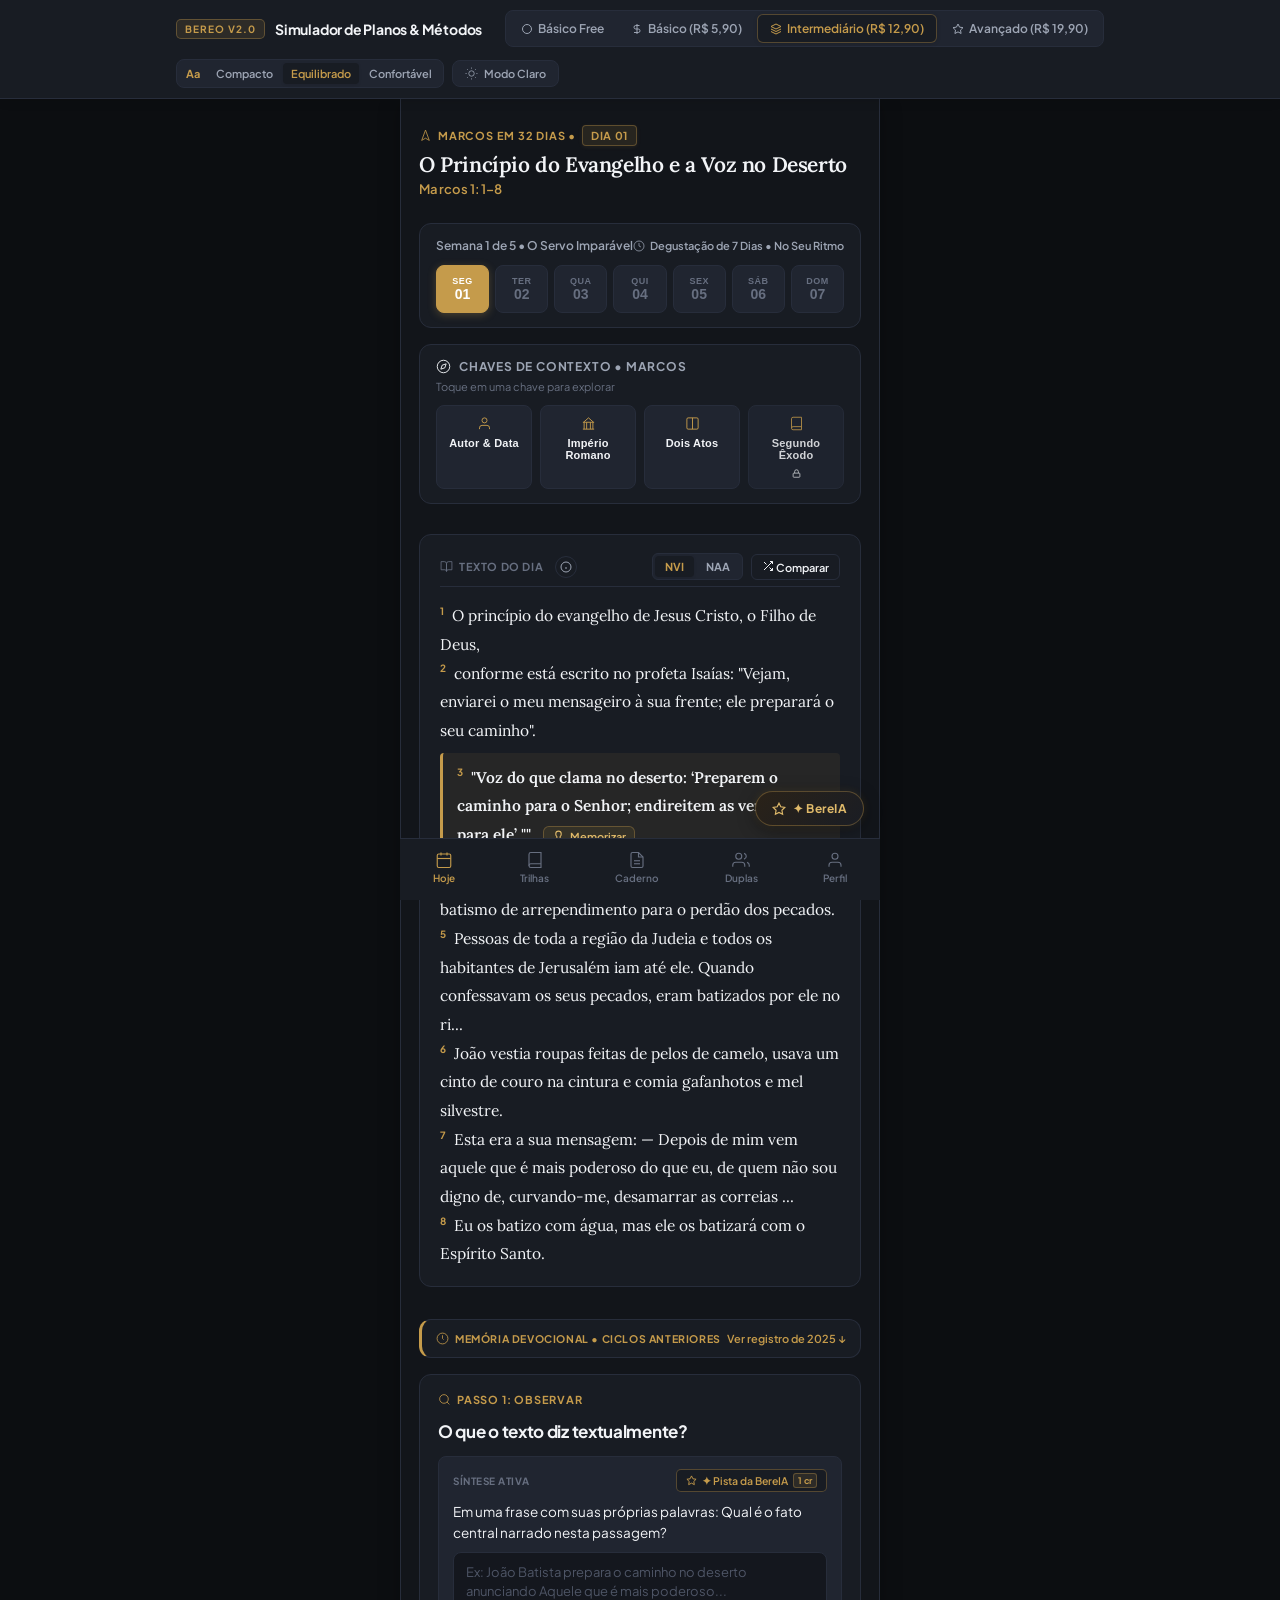
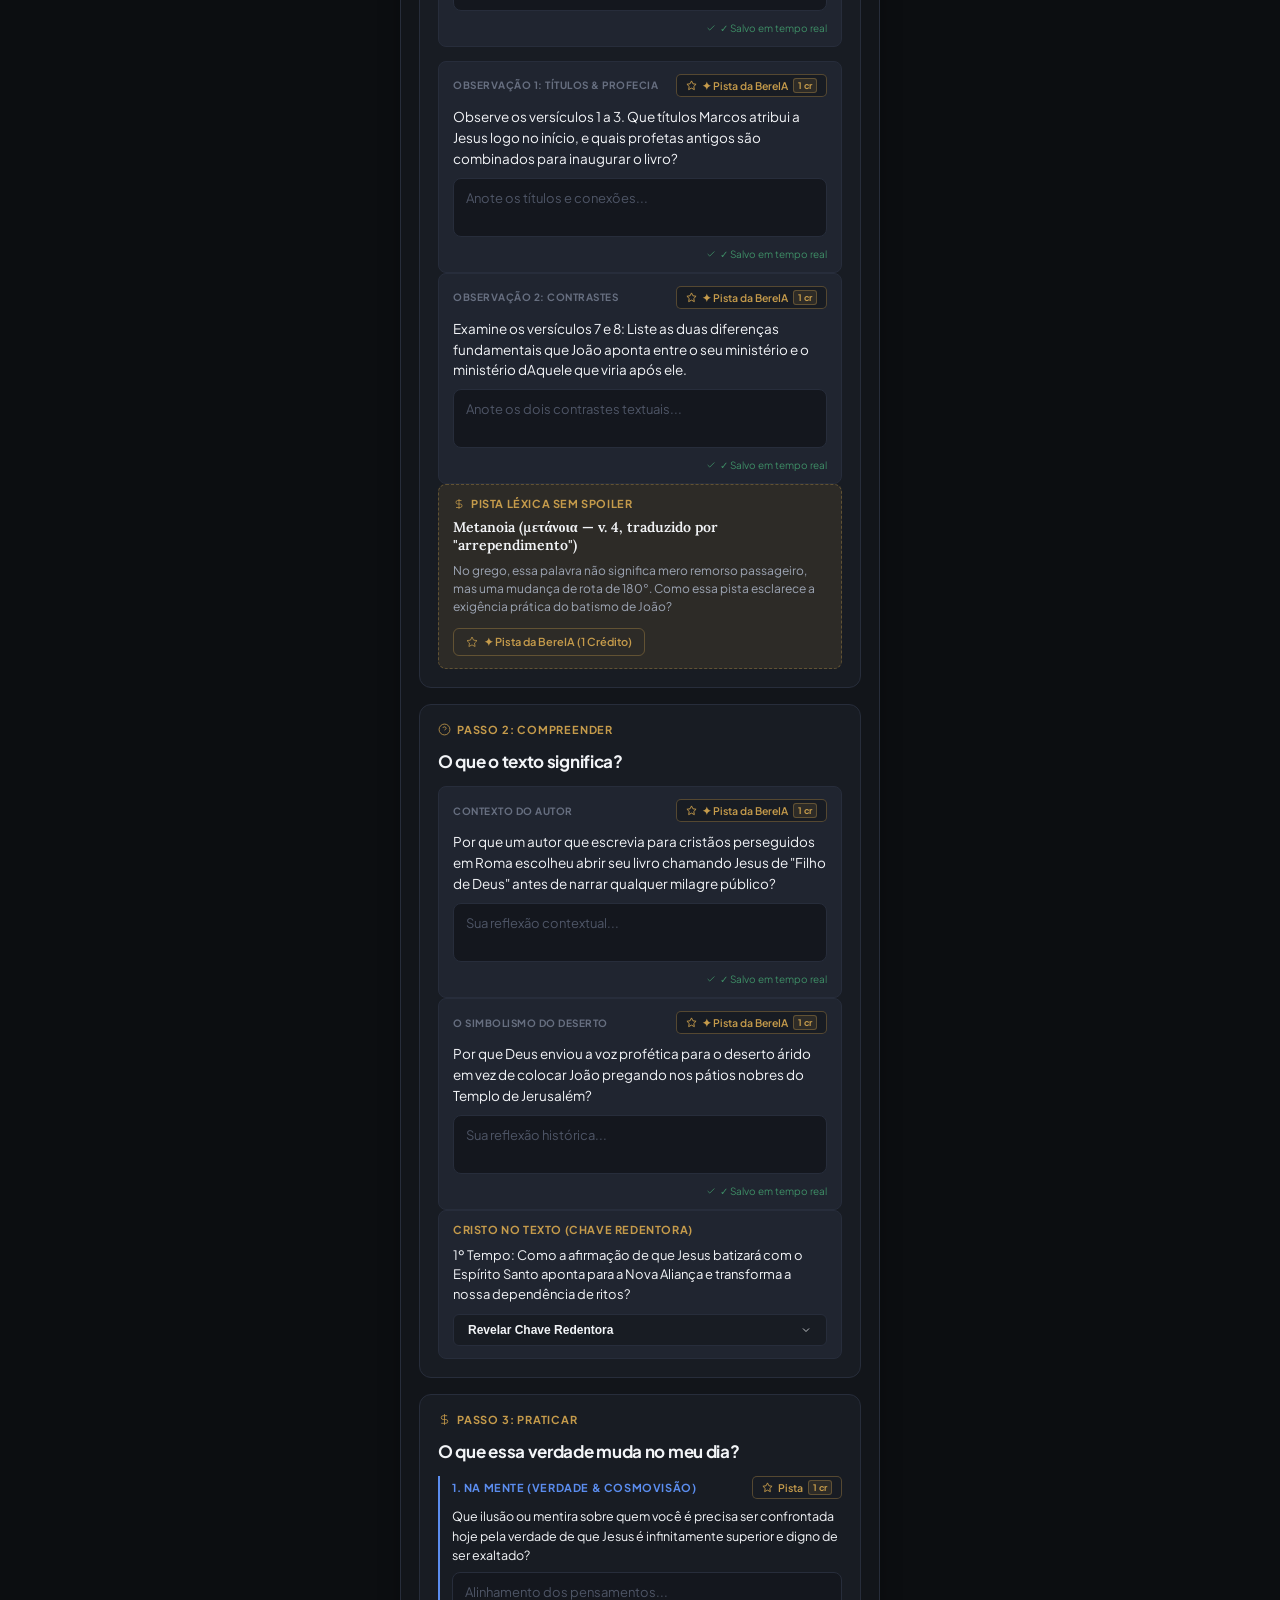
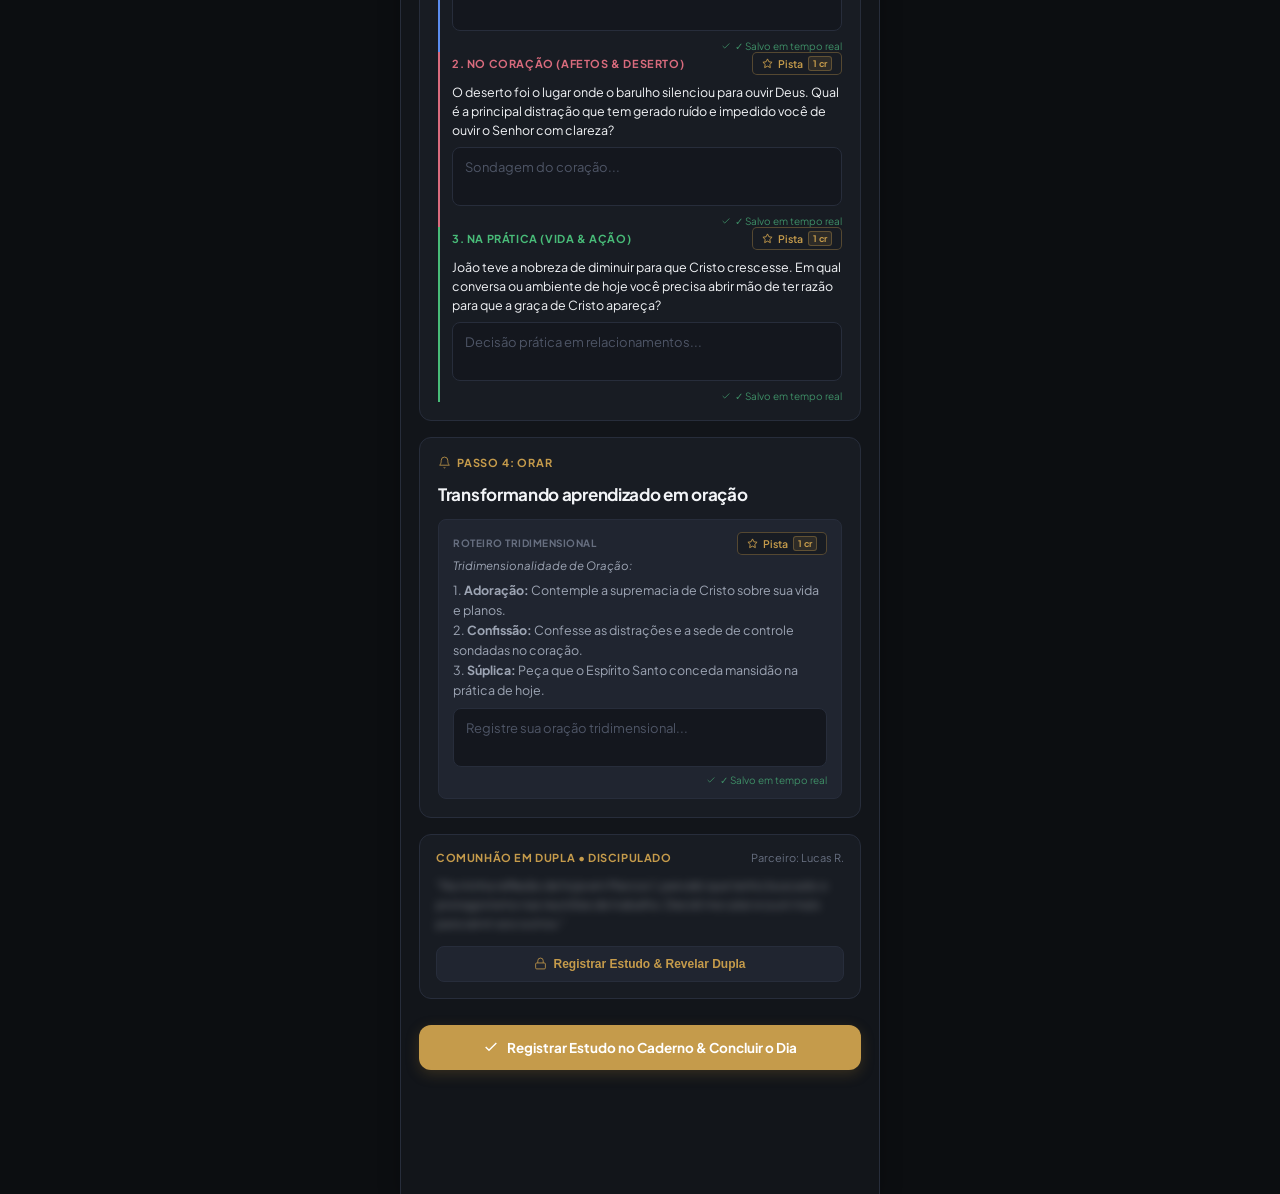
==== commit 3ffe4d2b: "fix(ui): remover 100% dos emojis remanescentes (Zero Emojis compliance)" ====
--- a/app.html
+++ b/app.html
@@ -3008,21 +3008,21 @@
           <button class="context-chip-btn" id="chip-ctx-romano" onclick="handleContextChipClick('romano')" title="Contexto Imperial Romano">
             <span class="chip-icon"><svg width="15" height="15" viewBox="0 0 24 24" fill="none" stroke="currentColor" stroke-width="1.5"><path d="M3 21h18M3 10h18M5 10v11M19 10v11M9 10v11M15 10v11M4 10l8-7 8 7"/></svg></span>
             <span class="chip-label">Império Romano</span>
-            <span class="chip-lock-badge" id="lock-badge-romano">🔒</span>
+            <span class="chip-lock-badge" id="lock-badge-romano"><svg width="9" height="9" viewBox="0 0 24 24" fill="none" stroke="currentColor" stroke-width="2"><rect x="3" y="11" width="18" height="11" rx="2" ry="2"/><path d="M7 11V7a5 5 0 0 1 10 0v4"/></svg></span>
           </button>
 
           <!-- Chave 3: Dois Atos (Camada 2 - Intermediário & Avançado) -->
           <button class="context-chip-btn" id="chip-ctx-estrutura" onclick="handleContextChipClick('estrutura')" title="Estrutura Literária em Dois Atos">
             <span class="chip-icon"><svg width="15" height="15" viewBox="0 0 24 24" fill="none" stroke="currentColor" stroke-width="1.5"><rect x="3" y="3" width="18" height="18" rx="2"/><line x1="12" y1="3" x2="12" y2="21"/></svg></span>
             <span class="chip-label">Dois Atos</span>
-            <span class="chip-lock-badge" id="lock-badge-estrutura">🔒</span>
+            <span class="chip-lock-badge" id="lock-badge-estrutura"><svg width="9" height="9" viewBox="0 0 24 24" fill="none" stroke="currentColor" stroke-width="2"><rect x="3" y="11" width="18" height="11" rx="2" ry="2"/><path d="M7 11V7a5 5 0 0 1 10 0v4"/></svg></span>
           </button>
 
           <!-- Chave 4: Segundo Êxodo (Camada 3 - Exclusivo Avançado) -->
           <button class="context-chip-btn" id="chip-ctx-exodo" onclick="handleContextChipClick('exodo')" title="Teologia Bíblica do Segundo Êxodo">
             <span class="chip-icon"><svg width="15" height="15" viewBox="0 0 24 24" fill="none" stroke="currentColor" stroke-width="1.5"><path d="M4 19.5A2.5 2.5 0 0 1 6.5 17H20"/><path d="M6.5 2H20v20H6.5A2.5 2.5 0 0 1 4 19.5v-15A2.5 2.5 0 0 1 6.5 2z"/></svg></span>
             <span class="chip-label">Segundo Êxodo</span>
-            <span class="chip-lock-badge" id="lock-badge-exodo">🔒</span>
+            <span class="chip-lock-badge" id="lock-badge-exodo"><svg width="9" height="9" viewBox="0 0 24 24" fill="none" stroke="currentColor" stroke-width="2"><rect x="3" y="11" width="18" height="11" rx="2" ry="2"/><path d="M7 11V7a5 5 0 0 1 10 0v4"/></svg></span>
           </button>
         </div>
 
@@ -3118,7 +3118,7 @@
             <span id="v3-text" style="color:var(--text-primary);">"Voz do que clama no deserto: Preparem o caminho para o Senhor, endireitem as suas veredas".</span>
             <button class="memory-action-btn" id="verse-memory-btn" onclick="openMemoryWorkshop(event)" title="Estação de Memorização: Guardar no Coração" aria-label="Memorizar">
               <svg width="13" height="13" viewBox="0 0 24 24" fill="none" stroke="currentColor" stroke-width="2"><path d="M12 2a5 5 0 0 1 5 5v1a5 5 0 0 1-2 4.14V17a2 2 0 0 1-2 2h-2a2 2 0 0 1-2-2v-4.86A5 5 0 0 1 7 8V7a5 5 0 0 1 5-5z"/><path d="M9 22h6"/></svg>
-              <span id="verse-memory-btn-text">🧠 Memorizar</span>
+              <span id="verse-memory-btn-text">Memorizar</span>
             </button>
           </div>
 
@@ -4822,7 +4822,7 @@
     <div class="locked-dialog-card" onclick="event.stopPropagation()">
       <div style="display:flex; justify-content:space-between; align-items:center; margin-bottom:8px;">
         <div style="display:flex; align-items:center; gap:6px;">
-          <span style="font-size:14px;" id="locked-plan-icon">🔒</span>
+          <span style="font-size:14px;" id="locked-plan-icon"><svg width="9" height="9" viewBox="0 0 24 24" fill="none" stroke="currentColor" stroke-width="2"><rect x="3" y="11" width="18" height="11" rx="2" ry="2"/><path d="M7 11V7a5 5 0 0 1 10 0v4"/></svg></span>
           <span style="font-size:12px; font-weight:700; color:var(--brand-gold); text-transform:uppercase; letter-spacing:0.6px;" id="locked-plan-title">Plano Intermediário</span>
         </div>
         <button onclick="closeLockedPlanDialog()" style="background:transparent; border:none; color:var(--text-tertiary); font-size:15px; cursor:pointer; padding:2px;">✕</button>
@@ -4874,7 +4874,7 @@
         </button>
         <button class="memory-tool-btn" id="lockscreen-btn" onclick="toggleLockscreenCard()">
           <svg width="14" height="14" viewBox="0 0 24 24" fill="none" stroke="currentColor" stroke-width="2"><rect width="14" height="20" x="5" y="2" rx="2" ry="2"/><line x1="12" x2="12.01" y1="18" y2="18"/></svg>
-          <span>🖼️ Cartão de Bloqueio</span>
+          <span>Cartão de Bloqueio</span>
         </button>
       </div>
 
@@ -4883,13 +4883,13 @@
         <span style="font-size:10px; color:var(--brand-gold); letter-spacing:0.15em; text-transform:uppercase;">BEREO • PALAVRA NO CORAÇÃO</span>
         <p style="font-family:var(--font-serif); font-size:15px; color:#f0ede6; font-style:italic; margin:12px 0 8px 0; line-height:1.6;">"Voz do que clama no deserto: Preparem o caminho para o Senhor, endireitem as suas veredas."</p>
         <span style="font-size:11px; color:var(--brand-gold-light); font-weight:600;">— Marcos 1:3</span>
-        <div style="font-size:10.5px; color:var(--text-secondary); margin-top:10px;">💡 Dica: Salve uma captura desta área como papel de parede para meditar durante o dia!</div>
+        <div style="font-size:10.5px; color:var(--text-secondary); margin-top:10px;">Dica: Salve uma captura desta área como papel de parede para meditar durante o dia!</div>
       </div>
 
       <!-- Ação de Triunfo Espiritual -->
       <div class="memory-footer-action">
         <button class="memory-memorized-btn" id="memorized-confirm-btn" onclick="confirmMemorized()">
-          <span id="memorized-btn-icon">✨</span>
+          <span id="memorized-btn-icon"><svg width="12" height="12" viewBox="0 0 24 24" fill="none" stroke="currentColor" stroke-width="2"><polyline points="20 6 9 17 4 12"/></svg></span>
           <span id="memorized-btn-text">Guardei no Coração</span>
         </button>
       </div>
@@ -5463,7 +5463,7 @@
     // COPIAR RESUMO DO CADERNO FORMATADO
     function copyCadernoToday() {
       syncCadernoData();
-      const text = `📖 BEREO DEVOCIONAL — Marcos 1:1-8\n` +
+      const text = `BEREO DEVOCIONAL — Marcos 1:1-8\n` +
         `Plano: ${PLAN_CONFIGS[currentPlan].name} • Versão: ${currentVersion.toUpperCase()}
 
 ` +
@@ -5673,7 +5673,7 @@
             <span id="v${v}-text" style="color:var(--text-primary); font-weight:600;">"${vText}"</span>
             <button class="memory-action-btn" id="verse-memory-btn" onclick="openMemoryWorkshop(event)" title="Estação de Memorização: Guardar no Coração" aria-label="Memorizar">
               <svg width="13" height="13" viewBox="0 0 24 24" fill="none" stroke="currentColor" stroke-width="2"><path d="M12 2a5 5 0 0 1 5 5v1a5 5 0 0 1-2 4.14V17a2 2 0 0 1-2 2h-2a2 2 0 0 1-2-2v-4.86A5 5 0 0 1 7 8V7a5 5 0 0 1 5-5z"/><path d="M9 22h6"/></svg>
-              <span id="verse-memory-btn-text">🧠 Memorizar</span>
+              <span id="verse-memory-btn-text">Memorizar</span>
             </button>
           </div>`;
         } else {
@@ -6198,15 +6198,15 @@
       },
       2: {
         html: '"Voz do que <span class="faded-word" onclick="revealWord(this)">clama</span> no deserto: <span class="faded-word" onclick="revealWord(this)">Preparem</span> o caminho para o <span class="faded-word" onclick="revealWord(this)">Senhor</span>, <span class="faded-word" onclick="revealWord(this)">endireitem</span> as suas <span class="faded-word" onclick="revealWord(this)">veredas</span>."',
-        hint: "💡 40% Oculto: Recite mentalmente. Toque nos traços para espiar a palavra se tiver dúvida."
+        hint: "40% Oculto: Recite mentalmente. Toque nos traços para espiar a palavra se tiver dúvida."
       },
       3: {
         html: '"<span class="faded-word" onclick="revealWord(this)">Voz</span> do que <span class="faded-word" onclick="revealWord(this)">clama</span> no <span class="faded-word" onclick="revealWord(this)">deserto</span>: <span class="faded-word" onclick="revealWord(this)">Preparem</span> o <span class="faded-word" onclick="revealWord(this)">caminho</span> para o <span class="faded-word" onclick="revealWord(this)">Senhor</span>, <span class="faded-word" onclick="revealWord(this)">endireitem</span> as <span class="faded-word" onclick="revealWord(this)">suas</span> <span class="faded-word" onclick="revealWord(this)">veredas</span>."',
-        hint: "⚡ 75% Oculto: Desafio profundo. Apenas artigos e conexões gramaticais visíveis."
+        hint: "75% Oculto: Desafio profundo. Apenas artigos e conexões gramaticais visíveis."
       },
       4: {
         html: '"<strong>V</strong>___ <strong>d</strong>_ <strong>q</strong>__ <strong>c</strong>____ <strong>n</strong>_ <strong>d</strong>______: <strong>P</strong>_______ <strong>o</strong> <strong>c</strong>______ <strong>p</strong>___ <strong>o</strong> <strong>S</strong>_____, <strong>e</strong>_________ <strong>a</strong>_ <strong>s</strong>___ <strong>v</strong>______."',
-        hint: "🏆 Mnemônica Pura: Tente recitar guiando-se apenas pelas letras iniciais de cada palavra!"
+        hint: "Mnemônica Pura: Tente recitar guiando-se apenas pelas letras iniciais de cada palavra!"
       }
     };
 
@@ -6311,11 +6311,11 @@
       const mainBtnText = document.getElementById('verse-memory-btn-text');
 
       if (btn) btn.classList.add('saved');
-      if (icon) icon.textContent = '✅';
+      if (icon) icon.innerHTML = '<svg width="12" height="12" viewBox="0 0 24 24" fill="none" stroke="currentColor" stroke-width="2"><polyline points="20 6 9 17 4 12"/></svg>';
       if (text) text.textContent = 'Guardado no Meu Coração!';
 
       if (mainBtn) mainBtn.classList.add('memorized');
-      if (mainBtnText) mainBtnText.textContent = '✅ Guardado';
+      if (mainBtnText) mainBtnText.textContent = '✓ Guardado';
 
       setTimeout(() => {
         closeMemoryWorkshop();
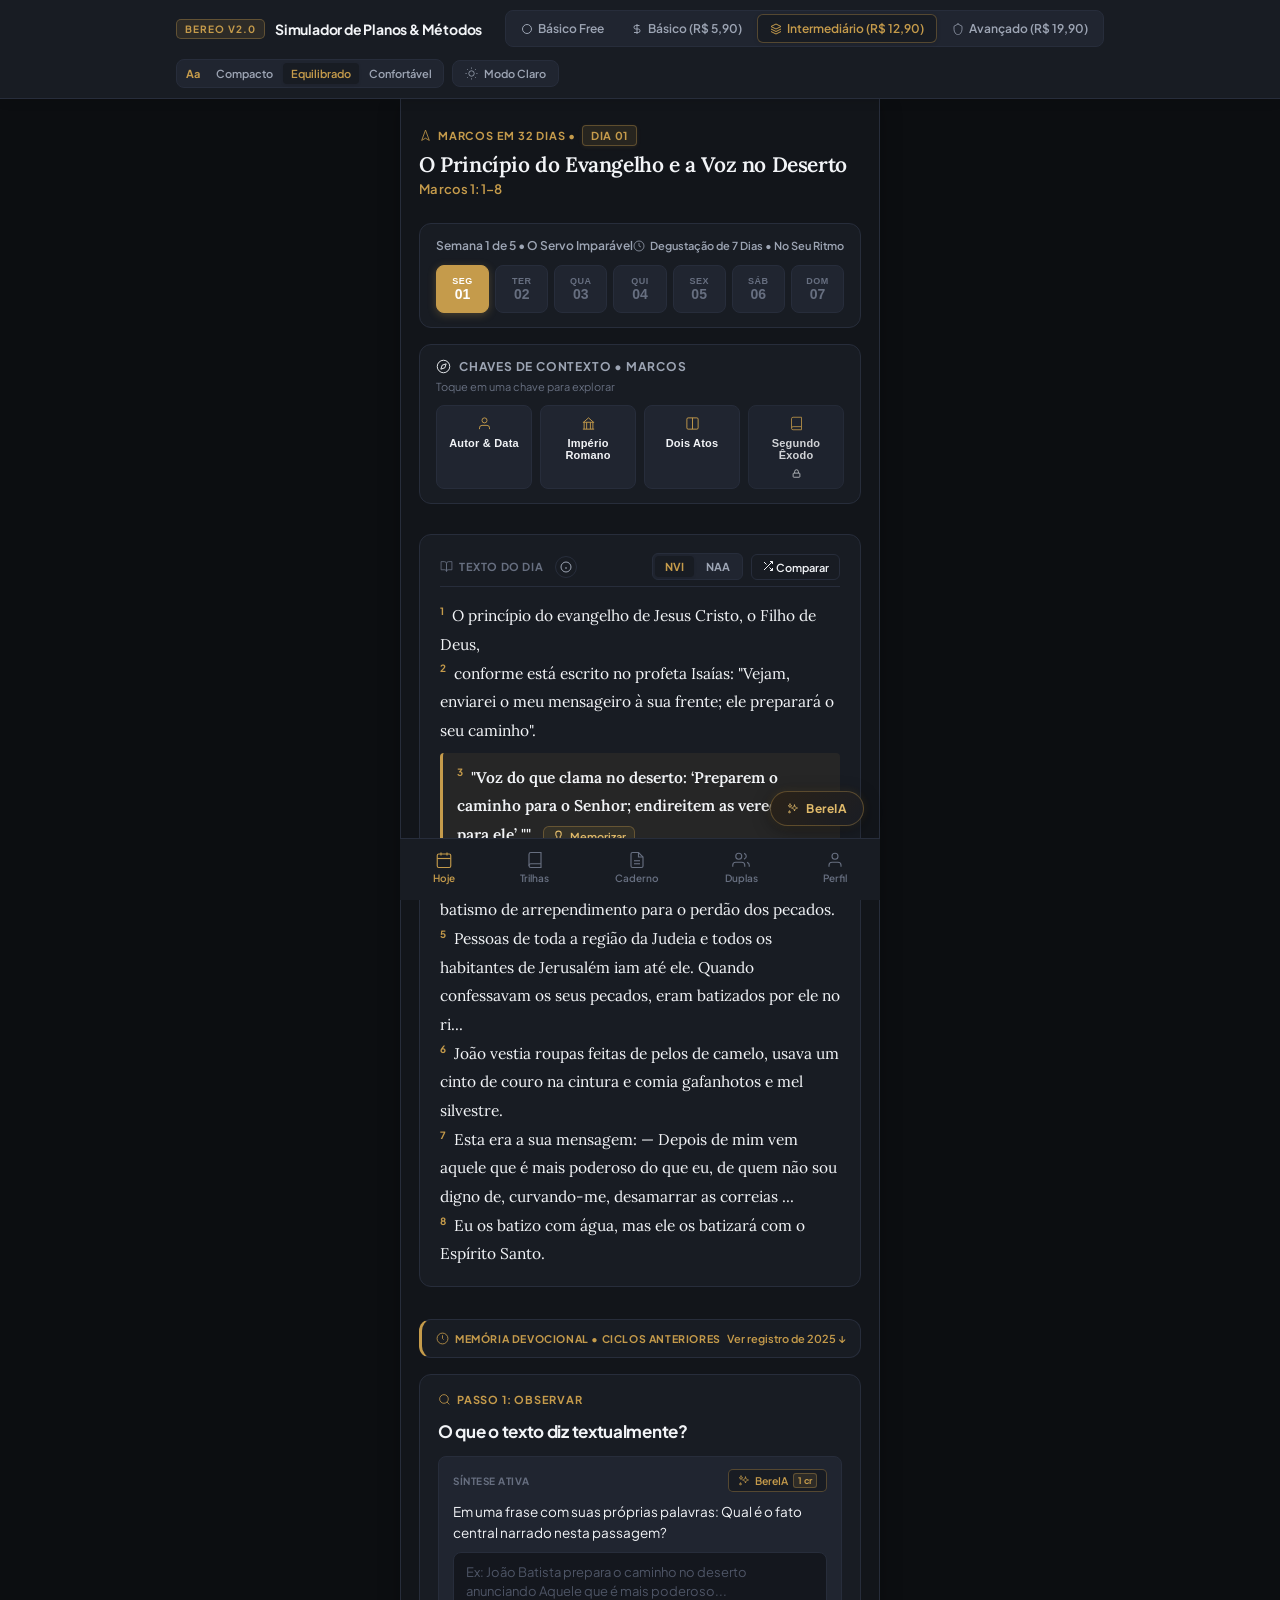
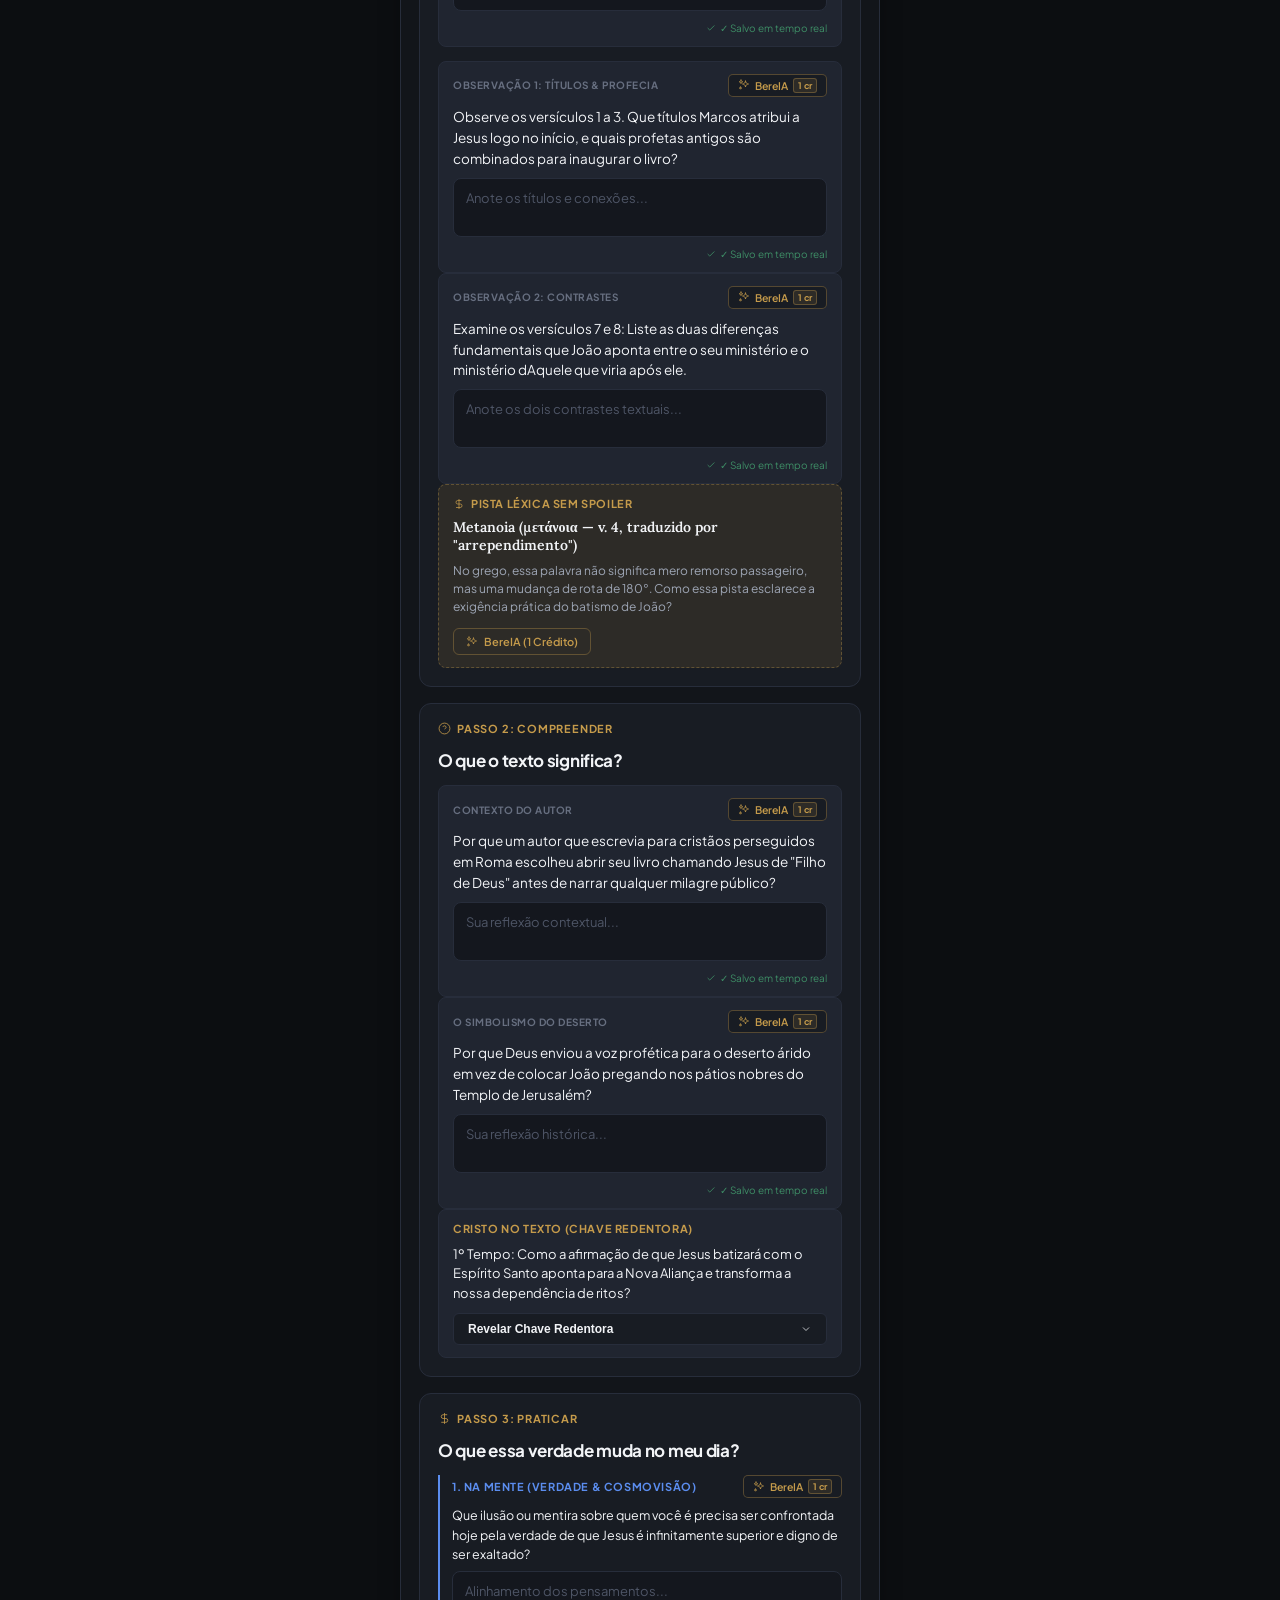
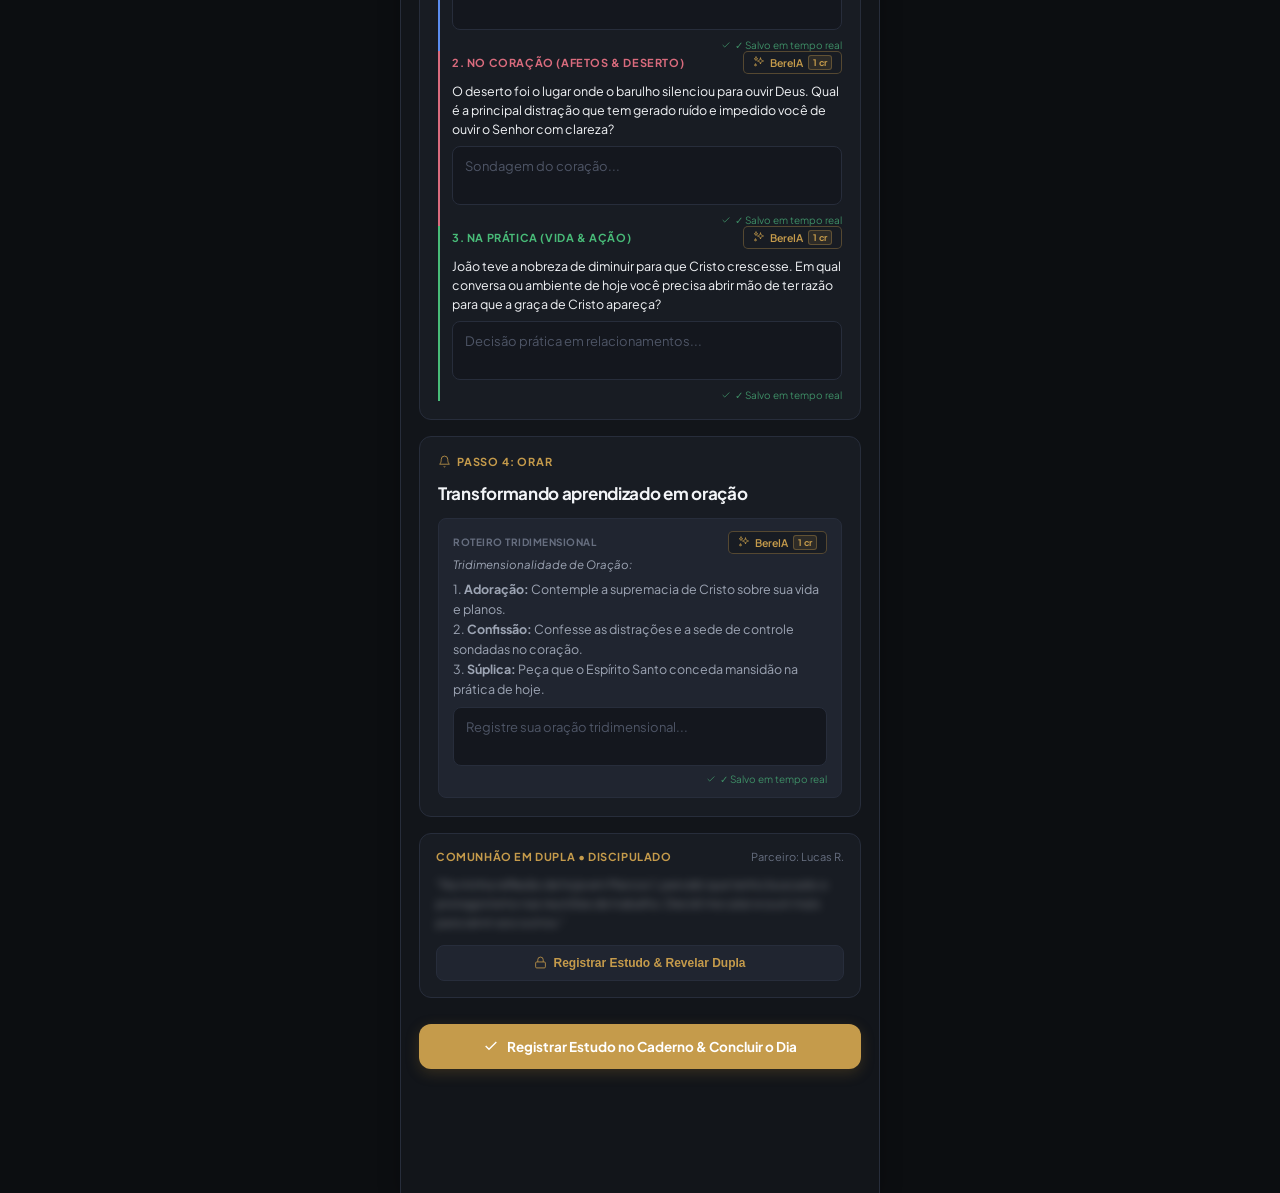
==== commit 178be0bd: "feat(ui): Lucide Sparkles BereIA icon, desligamento cartao bloqueio, correcao overflow e versao dina" ====
--- a/app.html
+++ b/app.html
@@ -2284,16 +2284,18 @@
       background: rgba(18, 22, 29, 0.85);
       border: 1px solid rgba(212, 175, 55, 0.2);
       border-radius: 12px;
-      padding: 20px 18px;
+      padding: 22px 18px;
       min-height: 110px;
-      display: flex;
-      align-items: center;
-      justify-content: center;
+      display: block;
       text-align: center;
       font-family: var(--font-serif);
       font-size: 17px;
-      line-height: 1.65;
+      line-height: 1.85;
       color: #f0ede6;
+      max-width: 100%;
+      box-sizing: border-box;
+      overflow-wrap: break-word;
+      word-wrap: break-word;
     }
     .faded-word {
       background: rgba(212, 175, 55, 0.08);
@@ -2305,7 +2307,13 @@
       user-select: none;
       transition: all 0.25s ease;
       display: inline-block;
-      margin: 0 2px;
+      margin: 2px 3px;
+      vertical-align: baseline;
+    }
+    .initial-word {
+      display: inline-block;
+      margin: 2px 4px;
+      white-space: nowrap;
     }
     .faded-word:hover {
       border-bottom-color: var(--brand-gold);
@@ -2330,22 +2338,22 @@
     }
     .memory-tools-row {
       display: flex;
-      gap: 8px;
+      justify-content: center;
+      margin: 2px 0;
     }
     .memory-tool-btn {
-      flex: 1;
       background: rgba(255, 255, 255, 0.03);
       border: 1px solid var(--border-subtle);
       color: var(--text-secondary);
-      padding: 9px 12px;
+      padding: 9px 20px;
       border-radius: 8px;
       font-size: 12px;
       font-weight: 500;
       cursor: pointer;
-      display: flex;
+      display: inline-flex;
       align-items: center;
       justify-content: center;
-      gap: 6px;
+      gap: 7px;
       transition: all 0.2s ease;
     }
     .memory-tool-btn:hover {
@@ -2900,7 +2908,7 @@
           Intermediário (R$ 12,90)
         </button>
         <button class="depth-btn" id="plan-btn-avancado" onclick="switchPlan('avancado')">
-          <svg width="12" height="12" viewBox="0 0 24 24" fill="none" stroke="currentColor" stroke-width="2"><polygon points="12 2 15.09 8.26 22 9.27 17 14.14 18.18 21.02 12 17.77 5.82 21.02 7 14.14 2 9.27 8.91 8.26 12 2"/></svg>
+          <svg width="12" height="12" viewBox="0 0 24 24" fill="none" stroke="currentColor" stroke-width="1.5" stroke-linecap="round" stroke-linejoin="round"><path d="M12 2l8 4.5v6c0 5.5-3.8 10.7-8 11.5-4.2-.8-8-6-8-11.5v-6L12 2z"/></svg>
           Avançado (R$ 19,90)
         </button>
       </div>
@@ -3235,8 +3243,8 @@
           <div class="q-header-row">
             <span class="q-badge-label">Síntese Ativa</span>
             <button class="tutor-mini-btn" onclick="askTutor('hint-sintese', 'ta-sintese')">
-              <svg width="11" height="11" viewBox="0 0 24 24" fill="none" stroke="currentColor" stroke-width="2"><path d="M12 2L15.09 8.26 22 9.27 17 14.14 18.18 21.02 12 17.77 5.82 21.02 7 14.14 2 9.27 8.91 8.26 12 2"/></svg>
-              <span>✦ Pista da BereIA</span>
+              <svg width="12" height="12" viewBox="0 0 24 24" fill="none" stroke="currentColor" stroke-width="1.5" stroke-linecap="round" stroke-linejoin="round"><path d="M15 4c0 3.3 2.7 6 6 6-3.3 0-6 2.7-6 6 0-3.3-2.7-6-6-6 3.3 0 6-2.7 6-6z"/><path d="M6 2c0 2 1.6 3.6 3.6 3.6-2 0-3.6 1.6-3.6 3.6 0-2-1.6-3.6-3.6-3.6 2 0 3.6-1.6 3.6-3.6z"/><path d="M5 16c0 1.2 1 2.2 2.2 2.2-1.2 0-2.2 1-2.2 2.2 0-1.2-1-2.2-2.2-2.2 1.2 0 2.2-1 2.2-2.2z"/></svg>
+              <span>BereIA</span>
               <span class="tutor-credit-badge">1 cr</span>
             </button>
           </div>
@@ -3246,7 +3254,7 @@
           <div style="display:flex; justify-content:flex-end; margin-top:3px;"><span class="auto-save-status saved"><svg width="10" height="10" viewBox="0 0 24 24" fill="none" stroke="currentColor" stroke-width="2"><polyline points="20 6 9 17 4 12"/></svg> ✓ Salvo em tempo real</span></div>
           <div class="tutor-hint-bubble" id="hint-sintese">
             <div class="tutor-hint-top">
-              <span>✦ Pista Socrática do Tutor</span>
+              <span>Pista Socrática da BereIA</span>
               <span style="font-size:9.5px; opacity:0.8;">1 crédito deduzido</span>
             </div>
             <div>Tente não resumir tudo nos detalhes da roupa ou comida. Olhe para o versículo 1: quem é o centro absoluto de Marcos e qual solene declaração abre toda a narrativa?</div>
@@ -3265,8 +3273,8 @@
           <div class="q-header-row">
             <span class="q-badge-label">Pergunta de Observação</span>
             <button class="tutor-mini-btn" onclick="askTutor('hint-obs-basico', 'ta-obs-basico')">
-              <svg width="11" height="11" viewBox="0 0 24 24" fill="none" stroke="currentColor" stroke-width="2"><path d="M12 2L15.09 8.26 22 9.27 17 14.14 18.18 21.02 12 17.77 5.82 21.02 7 14.14 2 9.27 8.91 8.26 12 2"/></svg>
-              <span>✦ Pista da BereIA</span>
+              <svg width="12" height="12" viewBox="0 0 24 24" fill="none" stroke="currentColor" stroke-width="1.5" stroke-linecap="round" stroke-linejoin="round"><path d="M15 4c0 3.3 2.7 6 6 6-3.3 0-6 2.7-6 6 0-3.3-2.7-6-6-6 3.3 0 6-2.7 6-6z"/><path d="M6 2c0 2 1.6 3.6 3.6 3.6-2 0-3.6 1.6-3.6 3.6 0-2-1.6-3.6-3.6-3.6 2 0 3.6-1.6 3.6-3.6z"/><path d="M5 16c0 1.2 1 2.2 2.2 2.2-1.2 0-2.2 1-2.2 2.2 0-1.2-1-2.2-2.2-2.2 1.2 0 2.2-1 2.2-2.2z"/></svg>
+              <span>BereIA</span>
               <span class="tutor-credit-badge">1 cr</span>
             </button>
           </div>
@@ -3276,7 +3284,7 @@
           <div style="display:flex; justify-content:flex-end; margin-top:3px;"><span class="auto-save-status saved"><svg width="10" height="10" viewBox="0 0 24 24" fill="none" stroke="currentColor" stroke-width="2"><polyline points="20 6 9 17 4 12"/></svg> ✓ Salvo em tempo real</span></div>
           <div class="tutor-hint-bubble" id="hint-obs-basico">
             <div class="tutor-hint-top">
-              <span>✦ Pista Socrática do Tutor</span>
+              <span>Pista Socrática da BereIA</span>
               <span style="font-size:9.5px; opacity:0.8;">1 crédito deduzido</span>
             </div>
             <div>Olhe com atenção para o versículo 5: qual atitude interior acompanhava as multidões enquanto eram batizadas no rio Jordão?</div>
@@ -3296,8 +3304,8 @@
           <div class="q-header-row">
             <span class="q-badge-label">Observação 1: Títulos & Profecia</span>
             <button class="tutor-mini-btn" onclick="askTutor('hint-obs1-interm', 'ta-obs1-interm')">
-              <svg width="11" height="11" viewBox="0 0 24 24" fill="none" stroke="currentColor" stroke-width="2"><path d="M12 2L15.09 8.26 22 9.27 17 14.14 18.18 21.02 12 17.77 5.82 21.02 7 14.14 2 9.27 8.91 8.26 12 2"/></svg>
-              <span>✦ Pista da BereIA</span>
+              <svg width="12" height="12" viewBox="0 0 24 24" fill="none" stroke="currentColor" stroke-width="1.5" stroke-linecap="round" stroke-linejoin="round"><path d="M15 4c0 3.3 2.7 6 6 6-3.3 0-6 2.7-6 6 0-3.3-2.7-6-6-6 3.3 0 6-2.7 6-6z"/><path d="M6 2c0 2 1.6 3.6 3.6 3.6-2 0-3.6 1.6-3.6 3.6 0-2-1.6-3.6-3.6-3.6 2 0 3.6-1.6 3.6-3.6z"/><path d="M5 16c0 1.2 1 2.2 2.2 2.2-1.2 0-2.2 1-2.2 2.2 0-1.2-1-2.2-2.2-2.2 1.2 0 2.2-1 2.2-2.2z"/></svg>
+              <span>BereIA</span>
               <span class="tutor-credit-badge">1 cr</span>
             </button>
           </div>
@@ -3307,7 +3315,7 @@
           <div style="display:flex; justify-content:flex-end; margin-top:3px;"><span class="auto-save-status saved"><svg width="10" height="10" viewBox="0 0 24 24" fill="none" stroke="currentColor" stroke-width="2"><polyline points="20 6 9 17 4 12"/></svg> ✓ Salvo em tempo real</span></div>
           <div class="tutor-hint-bubble" id="hint-obs1-interm">
             <div class="tutor-hint-top">
-              <span>✦ Pista Socrática do Tutor</span>
+              <span>Pista Socrática da BereIA</span>
               <span style="font-size:9.5px; opacity:0.8;">1 crédito deduzido</span>
             </div>
             <div>Observe que Marcos cita 'Filho de Deus' e combina dois profetas do Antigo Testamento sob a menção de Isaías. O que isso antecipa sobre quem está chegando?</div>
@@ -3325,8 +3333,8 @@
           <div class="q-header-row">
             <span class="q-badge-label">Observação 2: Contrastes</span>
             <button class="tutor-mini-btn" onclick="askTutor('hint-obs2-interm', 'ta-obs2-interm')">
-              <svg width="11" height="11" viewBox="0 0 24 24" fill="none" stroke="currentColor" stroke-width="2"><path d="M12 2L15.09 8.26 22 9.27 17 14.14 18.18 21.02 12 17.77 5.82 21.02 7 14.14 2 9.27 8.91 8.26 12 2"/></svg>
-              <span>✦ Pista da BereIA</span>
+              <svg width="12" height="12" viewBox="0 0 24 24" fill="none" stroke="currentColor" stroke-width="1.5" stroke-linecap="round" stroke-linejoin="round"><path d="M15 4c0 3.3 2.7 6 6 6-3.3 0-6 2.7-6 6 0-3.3-2.7-6-6-6 3.3 0 6-2.7 6-6z"/><path d="M6 2c0 2 1.6 3.6 3.6 3.6-2 0-3.6 1.6-3.6 3.6 0-2-1.6-3.6-3.6-3.6 2 0 3.6-1.6 3.6-3.6z"/><path d="M5 16c0 1.2 1 2.2 2.2 2.2-1.2 0-2.2 1-2.2 2.2 0-1.2-1-2.2-2.2-2.2 1.2 0 2.2-1 2.2-2.2z"/></svg>
+              <span>BereIA</span>
               <span class="tutor-credit-badge">1 cr</span>
             </button>
           </div>
@@ -3336,7 +3344,7 @@
           <div style="display:flex; justify-content:flex-end; margin-top:3px;"><span class="auto-save-status saved"><svg width="10" height="10" viewBox="0 0 24 24" fill="none" stroke="currentColor" stroke-width="2"><polyline points="20 6 9 17 4 12"/></svg> ✓ Salvo em tempo real</span></div>
           <div class="tutor-hint-bubble" id="hint-obs2-interm">
             <div class="tutor-hint-top">
-              <span>✦ Pista Socrática do Tutor</span>
+              <span>Pista Socrática da BereIA</span>
               <span style="font-size:9.5px; opacity:0.8;">1 crédito deduzido</span>
             </div>
             <div>Veja os versos 7 e 8: há um contraste de dignidade pessoal (desatar correias) e um contraste de poder espiritual (água exterior vs Espírito Santo interior).</div>
@@ -3361,8 +3369,8 @@
               No grego, essa palavra não significa mero remorso passageiro, mas uma mudança de rota de 180°. Como essa pista esclarece a exigência prática do batismo de João?
             </div>
             <button class="tutor-hint-trigger" onclick="toggleTutor('tutor-p1')">
-              <svg width="12" height="12" viewBox="0 0 24 24" fill="none" stroke="currentColor" stroke-width="1.5"><polygon points="12 2 15.09 8.26 22 9.27 17 14.14 18.18 21.02 12 17.77 5.82 21.02 7 14.14 2 9.27 8.91 8.26 12 2"/></svg>
-              ✦ Pista da BereIA (1 Crédito)
+              <svg width="12" height="12" viewBox="0 0 24 24" fill="none" stroke="currentColor" stroke-width="1.5" stroke-linecap="round" stroke-linejoin="round"><path d="M15 4c0 3.3 2.7 6 6 6-3.3 0-6 2.7-6 6 0-3.3-2.7-6-6-6 3.3 0 6-2.7 6-6z"/><path d="M6 2c0 2 1.6 3.6 3.6 3.6-2 0-3.6 1.6-3.6 3.6 0-2-1.6-3.6-3.6-3.6 2 0 3.6-1.6 3.6-3.6z"/><path d="M5 16c0 1.2 1 2.2 2.2 2.2-1.2 0-2.2 1-2.2 2.2 0-1.2-1-2.2-2.2-2.2 1.2 0 2.2-1 2.2-2.2z"/></svg>
+              BereIA (1 Crédito)
             </button>
             <div class="tutor-answer-pinned" id="tutor-p1">
               <strong>[Pista do Tutor Fixada no Caderno]:</strong> Observe que João Batista não pedia que o povo ficasse lamentando, mas que confessasse os pecados e entrasse na água como marco de uma nova direção. Qual rota da sua rotina precisa dessa rotação de 180° hoje?
@@ -3376,8 +3384,8 @@
           <div class="q-header-row">
             <span class="q-badge-label">Investigação 1: Conexões com o Antigo Testamento</span>
             <button class="tutor-mini-btn" onclick="askTutor('hint-obs1-adv', 'ta-obs1-adv')">
-              <svg width="11" height="11" viewBox="0 0 24 24" fill="none" stroke="currentColor" stroke-width="2"><path d="M12 2L15.09 8.26 22 9.27 17 14.14 18.18 21.02 12 17.77 5.82 21.02 7 14.14 2 9.27 8.91 8.26 12 2"/></svg>
-              <span>✦ Pista da BereIA</span>
+              <svg width="12" height="12" viewBox="0 0 24 24" fill="none" stroke="currentColor" stroke-width="1.5" stroke-linecap="round" stroke-linejoin="round"><path d="M15 4c0 3.3 2.7 6 6 6-3.3 0-6 2.7-6 6 0-3.3-2.7-6-6-6 3.3 0 6-2.7 6-6z"/><path d="M6 2c0 2 1.6 3.6 3.6 3.6-2 0-3.6 1.6-3.6 3.6 0-2-1.6-3.6-3.6-3.6 2 0 3.6-1.6 3.6-3.6z"/><path d="M5 16c0 1.2 1 2.2 2.2 2.2-1.2 0-2.2 1-2.2 2.2 0-1.2-1-2.2-2.2-2.2 1.2 0 2.2-1 2.2-2.2z"/></svg>
+              <span>BereIA</span>
               <span class="tutor-credit-badge">1 cr</span>
             </button>
           </div>
@@ -3387,7 +3395,7 @@
           <div style="display:flex; justify-content:flex-end; margin-top:3px;"><span class="auto-save-status saved"><svg width="10" height="10" viewBox="0 0 24 24" fill="none" stroke="currentColor" stroke-width="2"><polyline points="20 6 9 17 4 12"/></svg> ✓ Salvo em tempo real</span></div>
           <div class="tutor-hint-bubble" id="hint-obs1-adv">
             <div class="tutor-hint-top">
-              <span>✦ Pista Socrática do Tutor</span>
+              <span>Pista Socrática da BereIA</span>
               <span style="font-size:9.5px; opacity:0.8;">1 crédito deduzido</span>
             </div>
             <div>Em Isaías 40:3, a voz prepara o caminho de Yahweh (o SENHOR em hebraico). Ao aplicar esse texto a Jesus, que confissão cristológica categórica Marcos faz logo no verso 2?</div>
@@ -3405,8 +3413,8 @@
           <div class="q-header-row">
             <span class="q-badge-label">Investigação 2: O Retorno do Profeta Elias</span>
             <button class="tutor-mini-btn" onclick="askTutor('hint-obs2-adv', 'ta-obs2-adv')">
-              <svg width="11" height="11" viewBox="0 0 24 24" fill="none" stroke="currentColor" stroke-width="2"><path d="M12 2L15.09 8.26 22 9.27 17 14.14 18.18 21.02 12 17.77 5.82 21.02 7 14.14 2 9.27 8.91 8.26 12 2"/></svg>
-              <span>✦ Pista da BereIA</span>
+              <svg width="12" height="12" viewBox="0 0 24 24" fill="none" stroke="currentColor" stroke-width="1.5" stroke-linecap="round" stroke-linejoin="round"><path d="M15 4c0 3.3 2.7 6 6 6-3.3 0-6 2.7-6 6 0-3.3-2.7-6-6-6 3.3 0 6-2.7 6-6z"/><path d="M6 2c0 2 1.6 3.6 3.6 3.6-2 0-3.6 1.6-3.6 3.6 0-2-1.6-3.6-3.6-3.6 2 0 3.6-1.6 3.6-3.6z"/><path d="M5 16c0 1.2 1 2.2 2.2 2.2-1.2 0-2.2 1-2.2 2.2 0-1.2-1-2.2-2.2-2.2 1.2 0 2.2-1 2.2-2.2z"/></svg>
+              <span>BereIA</span>
               <span class="tutor-credit-badge">1 cr</span>
             </button>
           </div>
@@ -3416,7 +3424,7 @@
           <div style="display:flex; justify-content:flex-end; margin-top:3px;"><span class="auto-save-status saved"><svg width="10" height="10" viewBox="0 0 24 24" fill="none" stroke="currentColor" stroke-width="2"><polyline points="20 6 9 17 4 12"/></svg> ✓ Salvo em tempo real</span></div>
           <div class="tutor-hint-bubble" id="hint-obs2-adv">
             <div class="tutor-hint-top">
-              <span>✦ Pista Socrática do Tutor</span>
+              <span>Pista Socrática da BereIA</span>
               <span style="font-size:9.5px; opacity:0.8;">1 crédito deduzido</span>
             </div>
             <div>Compare a indumentária de João (v. 6) com 2 Reis 1:8 e Malaquias 4:5. Por que Marcos faz questão de registrar o cinto de couro e a vestimenta áspera de pelos?</div>
@@ -3434,8 +3442,8 @@
           <div class="q-header-row">
             <span class="q-badge-label">Investigação 3: Contrastes Gramaticais no Texto</span>
             <button class="tutor-mini-btn" onclick="askTutor('hint-obs3-adv', 'ta-obs3-adv')">
-              <svg width="11" height="11" viewBox="0 0 24 24" fill="none" stroke="currentColor" stroke-width="2"><path d="M12 2L15.09 8.26 22 9.27 17 14.14 18.18 21.02 12 17.77 5.82 21.02 7 14.14 2 9.27 8.91 8.26 12 2"/></svg>
-              <span>✦ Pista da BereIA</span>
+              <svg width="12" height="12" viewBox="0 0 24 24" fill="none" stroke="currentColor" stroke-width="1.5" stroke-linecap="round" stroke-linejoin="round"><path d="M15 4c0 3.3 2.7 6 6 6-3.3 0-6 2.7-6 6 0-3.3-2.7-6-6-6 3.3 0 6-2.7 6-6z"/><path d="M6 2c0 2 1.6 3.6 3.6 3.6-2 0-3.6 1.6-3.6 3.6 0-2-1.6-3.6-3.6-3.6 2 0 3.6-1.6 3.6-3.6z"/><path d="M5 16c0 1.2 1 2.2 2.2 2.2-1.2 0-2.2 1-2.2 2.2 0-1.2-1-2.2-2.2-2.2 1.2 0 2.2-1 2.2-2.2z"/></svg>
+              <span>BereIA</span>
               <span class="tutor-credit-badge">1 cr</span>
             </button>
           </div>
@@ -3445,7 +3453,7 @@
           <div style="display:flex; justify-content:flex-end; margin-top:3px;"><span class="auto-save-status saved"><svg width="10" height="10" viewBox="0 0 24 24" fill="none" stroke="currentColor" stroke-width="2"><polyline points="20 6 9 17 4 12"/></svg> ✓ Salvo em tempo real</span></div>
           <div class="tutor-hint-bubble" id="hint-obs3-adv">
             <div class="tutor-hint-top">
-              <span>✦ Pista Socrática do Tutor</span>
+              <span>Pista Socrática da BereIA</span>
               <span style="font-size:9.5px; opacity:0.8;">1 crédito deduzido</span>
             </div>
             <div>No v. 8, a antítese μὲν... δὲ (men... de) estabelece uma subordinação hierárquica entre o ministério preparatório e a consumação messiânica definitiva.</div>
@@ -3477,8 +3485,8 @@
           <div class="q-header-row">
             <span class="q-badge-label">Compreensão Central</span>
             <button class="tutor-mini-btn" onclick="askTutor('hint-comp-basico', 'ta-comp-basico')">
-              <svg width="11" height="11" viewBox="0 0 24 24" fill="none" stroke="currentColor" stroke-width="2"><path d="M12 2L15.09 8.26 22 9.27 17 14.14 18.18 21.02 12 17.77 5.82 21.02 7 14.14 2 9.27 8.91 8.26 12 2"/></svg>
-              <span>✦ Pista da BereIA</span>
+              <svg width="12" height="12" viewBox="0 0 24 24" fill="none" stroke="currentColor" stroke-width="1.5" stroke-linecap="round" stroke-linejoin="round"><path d="M15 4c0 3.3 2.7 6 6 6-3.3 0-6 2.7-6 6 0-3.3-2.7-6-6-6 3.3 0 6-2.7 6-6z"/><path d="M6 2c0 2 1.6 3.6 3.6 3.6-2 0-3.6 1.6-3.6 3.6 0-2-1.6-3.6-3.6-3.6 2 0 3.6-1.6 3.6-3.6z"/><path d="M5 16c0 1.2 1 2.2 2.2 2.2-1.2 0-2.2 1-2.2 2.2 0-1.2-1-2.2-2.2-2.2 1.2 0 2.2-1 2.2-2.2z"/></svg>
+              <span>BereIA</span>
               <span class="tutor-credit-badge">1 cr</span>
             </button>
           </div>
@@ -3488,7 +3496,7 @@
           <div style="display:flex; justify-content:flex-end; margin-top:3px;"><span class="auto-save-status saved"><svg width="10" height="10" viewBox="0 0 24 24" fill="none" stroke="currentColor" stroke-width="2"><polyline points="20 6 9 17 4 12"/></svg> ✓ Salvo em tempo real</span></div>
           <div class="tutor-hint-bubble" id="hint-comp-basico">
             <div class="tutor-hint-top">
-              <span>✦ Pista Socrática do Tutor</span>
+              <span>Pista Socrática da BereIA</span>
               <span style="font-size:9.5px; opacity:0.8;">1 crédito deduzido</span>
             </div>
             <div>Desatar sandálias era tarefa tão humilhante que nem discípulos judeus faziam para seus rabinos. O que a atitude de João nos ensina sobre humildade sincera?</div>
@@ -3526,8 +3534,8 @@
           <div class="q-header-row">
             <span class="q-badge-label">Contexto do Autor</span>
             <button class="tutor-mini-btn" onclick="askTutor('hint-comp1-interm', 'ta-comp1-interm')">
-              <svg width="11" height="11" viewBox="0 0 24 24" fill="none" stroke="currentColor" stroke-width="2"><path d="M12 2L15.09 8.26 22 9.27 17 14.14 18.18 21.02 12 17.77 5.82 21.02 7 14.14 2 9.27 8.91 8.26 12 2"/></svg>
-              <span>✦ Pista da BereIA</span>
+              <svg width="12" height="12" viewBox="0 0 24 24" fill="none" stroke="currentColor" stroke-width="1.5" stroke-linecap="round" stroke-linejoin="round"><path d="M15 4c0 3.3 2.7 6 6 6-3.3 0-6 2.7-6 6 0-3.3-2.7-6-6-6 3.3 0 6-2.7 6-6z"/><path d="M6 2c0 2 1.6 3.6 3.6 3.6-2 0-3.6 1.6-3.6 3.6 0-2-1.6-3.6-3.6-3.6 2 0 3.6-1.6 3.6-3.6z"/><path d="M5 16c0 1.2 1 2.2 2.2 2.2-1.2 0-2.2 1-2.2 2.2 0-1.2-1-2.2-2.2-2.2 1.2 0 2.2-1 2.2-2.2z"/></svg>
+              <span>BereIA</span>
               <span class="tutor-credit-badge">1 cr</span>
             </button>
           </div>
@@ -3537,7 +3545,7 @@
           <div style="display:flex; justify-content:flex-end; margin-top:3px;"><span class="auto-save-status saved"><svg width="10" height="10" viewBox="0 0 24 24" fill="none" stroke="currentColor" stroke-width="2"><polyline points="20 6 9 17 4 12"/></svg> ✓ Salvo em tempo real</span></div>
           <div class="tutor-hint-bubble" id="hint-comp1-interm">
             <div class="tutor-hint-top">
-              <span>✦ Pista Socrática do Tutor</span>
+              <span>Pista Socrática da BereIA</span>
               <span style="font-size:9.5px; opacity:0.8;">1 crédito deduzido</span>
             </div>
             <div>Sob o imperador romano que exigia adoração militar, por que era tão revolucionário proclamar que as verdadeiras Boas-Novas (Euangelion) vinham de um profeta no deserto?</div>
@@ -3555,8 +3563,8 @@
           <div class="q-header-row">
             <span class="q-badge-label">O Simbolismo do Deserto</span>
             <button class="tutor-mini-btn" onclick="askTutor('hint-comp2-interm', 'ta-comp2-interm')">
-              <svg width="11" height="11" viewBox="0 0 24 24" fill="none" stroke="currentColor" stroke-width="2"><path d="M12 2L15.09 8.26 22 9.27 17 14.14 18.18 21.02 12 17.77 5.82 21.02 7 14.14 2 9.27 8.91 8.26 12 2"/></svg>
-              <span>✦ Pista da BereIA</span>
+              <svg width="12" height="12" viewBox="0 0 24 24" fill="none" stroke="currentColor" stroke-width="1.5" stroke-linecap="round" stroke-linejoin="round"><path d="M15 4c0 3.3 2.7 6 6 6-3.3 0-6 2.7-6 6 0-3.3-2.7-6-6-6 3.3 0 6-2.7 6-6z"/><path d="M6 2c0 2 1.6 3.6 3.6 3.6-2 0-3.6 1.6-3.6 3.6 0-2-1.6-3.6-3.6-3.6 2 0 3.6-1.6 3.6-3.6z"/><path d="M5 16c0 1.2 1 2.2 2.2 2.2-1.2 0-2.2 1-2.2 2.2 0-1.2-1-2.2-2.2-2.2 1.2 0 2.2-1 2.2-2.2z"/></svg>
+              <span>BereIA</span>
               <span class="tutor-credit-badge">1 cr</span>
             </button>
           </div>
@@ -3566,7 +3574,7 @@
           <div style="display:flex; justify-content:flex-end; margin-top:3px;"><span class="auto-save-status saved"><svg width="10" height="10" viewBox="0 0 24 24" fill="none" stroke="currentColor" stroke-width="2"><polyline points="20 6 9 17 4 12"/></svg> ✓ Salvo em tempo real</span></div>
           <div class="tutor-hint-bubble" id="hint-comp2-interm">
             <div class="tutor-hint-top">
-              <span>✦ Pista Socrática do Tutor</span>
+              <span>Pista Socrática da BereIA</span>
               <span style="font-size:9.5px; opacity:0.8;">1 crédito deduzido</span>
             </div>
             <div>Por que Deus levou João para o deserto em vez de dar a ele uma cátedra no Templo de Jerusalém?</div>
@@ -3604,8 +3612,8 @@
           <div class="q-header-row">
             <span class="q-badge-label">Compreensão 1: O Batismo no Jordão e a Tradição Judaica</span>
             <button class="tutor-mini-btn" onclick="askTutor('hint-comp1-adv', 'ta-comp1-adv')">
-              <svg width="11" height="11" viewBox="0 0 24 24" fill="none" stroke="currentColor" stroke-width="2"><path d="M12 2L15.09 8.26 22 9.27 17 14.14 18.18 21.02 12 17.77 5.82 21.02 7 14.14 2 9.27 8.91 8.26 12 2"/></svg>
-              <span>✦ Pista da BereIA</span>
+              <svg width="12" height="12" viewBox="0 0 24 24" fill="none" stroke="currentColor" stroke-width="1.5" stroke-linecap="round" stroke-linejoin="round"><path d="M15 4c0 3.3 2.7 6 6 6-3.3 0-6 2.7-6 6 0-3.3-2.7-6-6-6 3.3 0 6-2.7 6-6z"/><path d="M6 2c0 2 1.6 3.6 3.6 3.6-2 0-3.6 1.6-3.6 3.6 0-2-1.6-3.6-3.6-3.6 2 0 3.6-1.6 3.6-3.6z"/><path d="M5 16c0 1.2 1 2.2 2.2 2.2-1.2 0-2.2 1-2.2 2.2 0-1.2-1-2.2-2.2-2.2 1.2 0 2.2-1 2.2-2.2z"/></svg>
+              <span>BereIA</span>
               <span class="tutor-credit-badge">1 cr</span>
             </button>
           </div>
@@ -3615,7 +3623,7 @@
           <div style="display:flex; justify-content:flex-end; margin-top:3px;"><span class="auto-save-status saved"><svg width="10" height="10" viewBox="0 0 24 24" fill="none" stroke="currentColor" stroke-width="2"><polyline points="20 6 9 17 4 12"/></svg> ✓ Salvo em tempo real</span></div>
           <div class="tutor-hint-bubble" id="hint-comp1-adv">
             <div class="tutor-hint-top">
-              <span>✦ Pista Socrática do Tutor</span>
+              <span>Pista Socrática da BereIA</span>
               <span style="font-size:9.5px; opacity:0.8;">1 crédito deduzido</span>
             </div>
             <div>O batismo de prosélitos era imposto aos gentios impuros. O que a submissão dos judeus ao batismo de João indica sobre o sentimento de ruína espiritual da nação?</div>
@@ -3633,8 +3641,8 @@
           <div class="q-header-row">
             <span class="q-badge-label">Compreensão 2: O Deserto como Cenário do Reino</span>
             <button class="tutor-mini-btn" onclick="askTutor('hint-comp2-adv', 'ta-comp2-adv')">
-              <svg width="11" height="11" viewBox="0 0 24 24" fill="none" stroke="currentColor" stroke-width="2"><path d="M12 2L15.09 8.26 22 9.27 17 14.14 18.18 21.02 12 17.77 5.82 21.02 7 14.14 2 9.27 8.91 8.26 12 2"/></svg>
-              <span>✦ Pista da BereIA</span>
+              <svg width="12" height="12" viewBox="0 0 24 24" fill="none" stroke="currentColor" stroke-width="1.5" stroke-linecap="round" stroke-linejoin="round"><path d="M15 4c0 3.3 2.7 6 6 6-3.3 0-6 2.7-6 6 0-3.3-2.7-6-6-6 3.3 0 6-2.7 6-6z"/><path d="M6 2c0 2 1.6 3.6 3.6 3.6-2 0-3.6 1.6-3.6 3.6 0-2-1.6-3.6-3.6-3.6 2 0 3.6-1.6 3.6-3.6z"/><path d="M5 16c0 1.2 1 2.2 2.2 2.2-1.2 0-2.2 1-2.2 2.2 0-1.2-1-2.2-2.2-2.2 1.2 0 2.2-1 2.2-2.2z"/></svg>
+              <span>BereIA</span>
               <span class="tutor-credit-badge">1 cr</span>
             </button>
           </div>
@@ -3644,7 +3652,7 @@
           <div style="display:flex; justify-content:flex-end; margin-top:3px;"><span class="auto-save-status saved"><svg width="10" height="10" viewBox="0 0 24 24" fill="none" stroke="currentColor" stroke-width="2"><polyline points="20 6 9 17 4 12"/></svg> ✓ Salvo em tempo real</span></div>
           <div class="tutor-hint-bubble" id="hint-comp2-adv">
             <div class="tutor-hint-top">
-              <span>✦ Pista Socrática do Tutor</span>
+              <span>Pista Socrática da BereIA</span>
               <span style="font-size:9.5px; opacity:0.8;">1 crédito deduzido</span>
             </div>
             <div>Como a teologia do deserto em Oséias 2:14 e Isaías 40 redefine as noções triunfalistas de poder e messianismo secular?</div>
@@ -3662,8 +3670,8 @@
           <div class="q-header-row">
             <span class="q-badge-label">Compreensão 3: Citações Combinadas dos Profetas</span>
             <button class="tutor-mini-btn" onclick="askTutor('hint-comp3-adv', 'ta-comp3-adv')">
-              <svg width="11" height="11" viewBox="0 0 24 24" fill="none" stroke="currentColor" stroke-width="2"><path d="M12 2L15.09 8.26 22 9.27 17 14.14 18.18 21.02 12 17.77 5.82 21.02 7 14.14 2 9.27 8.91 8.26 12 2"/></svg>
-              <span>✦ Pista da BereIA</span>
+              <svg width="12" height="12" viewBox="0 0 24 24" fill="none" stroke="currentColor" stroke-width="1.5" stroke-linecap="round" stroke-linejoin="round"><path d="M15 4c0 3.3 2.7 6 6 6-3.3 0-6 2.7-6 6 0-3.3-2.7-6-6-6 3.3 0 6-2.7 6-6z"/><path d="M6 2c0 2 1.6 3.6 3.6 3.6-2 0-3.6 1.6-3.6 3.6 0-2-1.6-3.6-3.6-3.6 2 0 3.6-1.6 3.6-3.6z"/><path d="M5 16c0 1.2 1 2.2 2.2 2.2-1.2 0-2.2 1-2.2 2.2 0-1.2-1-2.2-2.2-2.2 1.2 0 2.2-1 2.2-2.2z"/></svg>
+              <span>BereIA</span>
               <span class="tutor-credit-badge">1 cr</span>
             </button>
           </div>
@@ -3673,7 +3681,7 @@
           <div style="display:flex; justify-content:flex-end; margin-top:3px;"><span class="auto-save-status saved"><svg width="10" height="10" viewBox="0 0 24 24" fill="none" stroke="currentColor" stroke-width="2"><polyline points="20 6 9 17 4 12"/></svg> ✓ Salvo em tempo real</span></div>
           <div class="tutor-hint-bubble" id="hint-comp3-adv">
             <div class="tutor-hint-top">
-              <span>✦ Pista Socrática do Tutor</span>
+              <span>Pista Socrática da BereIA</span>
               <span style="font-size:9.5px; opacity:0.8;">1 crédito deduzido</span>
             </div>
             <div>Como a convenção literária judaica do segundo templo resolvia compilações de múltiplos profetas encabeçando pelo profeta de maior relevância messiânica?</div>
@@ -3721,8 +3729,8 @@
           <div class="q-header-row">
             <span class="q-badge-label">Aplicação Prática</span>
             <button class="tutor-mini-btn" onclick="askTutor('hint-prat-basico', 'ta-prat-basico')">
-              <svg width="11" height="11" viewBox="0 0 24 24" fill="none" stroke="currentColor" stroke-width="2"><path d="M12 2L15.09 8.26 22 9.27 17 14.14 18.18 21.02 12 17.77 5.82 21.02 7 14.14 2 9.27 8.91 8.26 12 2"/></svg>
-              <span>✦ Pista da BereIA</span>
+              <svg width="12" height="12" viewBox="0 0 24 24" fill="none" stroke="currentColor" stroke-width="1.5" stroke-linecap="round" stroke-linejoin="round"><path d="M15 4c0 3.3 2.7 6 6 6-3.3 0-6 2.7-6 6 0-3.3-2.7-6-6-6 3.3 0 6-2.7 6-6z"/><path d="M6 2c0 2 1.6 3.6 3.6 3.6-2 0-3.6 1.6-3.6 3.6 0-2-1.6-3.6-3.6-3.6 2 0 3.6-1.6 3.6-3.6z"/><path d="M5 16c0 1.2 1 2.2 2.2 2.2-1.2 0-2.2 1-2.2 2.2 0-1.2-1-2.2-2.2-2.2 1.2 0 2.2-1 2.2-2.2z"/></svg>
+              <span>BereIA</span>
               <span class="tutor-credit-badge">1 cr</span>
             </button>
           </div>
@@ -3732,7 +3740,7 @@
           <div style="display:flex; justify-content:flex-end; margin-top:3px;"><span class="auto-save-status saved"><svg width="10" height="10" viewBox="0 0 24 24" fill="none" stroke="currentColor" stroke-width="2"><polyline points="20 6 9 17 4 12"/></svg> ✓ Salvo em tempo real</span></div>
           <div class="tutor-hint-bubble" id="hint-prat-basico">
             <div class="tutor-hint-top">
-              <span>✦ Pista Socrática do Tutor</span>
+              <span>Pista Socrática da BereIA</span>
               <span style="font-size:9.5px; opacity:0.8;">1 crédito deduzido</span>
             </div>
             <div>Pense em uma situação concreta das próximas 12 horas: qual área da sua rotina precisa ser desobstruída para que você ouça a voz de Deus sem pressa?</div>
@@ -3752,15 +3760,15 @@
             <div class="q-header-row">
               <span class="triad-branch-title">1. Na Mente (Verdade & Cosmovisão)</span>
               <button class="tutor-mini-btn" onclick="askTutor('hint-triad-mente', 'ta-triad-mente')">
-                <svg width="11" height="11" viewBox="0 0 24 24" fill="none" stroke="currentColor" stroke-width="2"><path d="M12 2L15.09 8.26 22 9.27 17 14.14 18.18 21.02 12 17.77 5.82 21.02 7 14.14 2 9.27 8.91 8.26 12 2"/></svg>
-                <span>Pista</span> <span class="tutor-credit-badge">1 cr</span>
+                <svg width="12" height="12" viewBox="0 0 24 24" fill="none" stroke="currentColor" stroke-width="1.5" stroke-linecap="round" stroke-linejoin="round"><path d="M15 4c0 3.3 2.7 6 6 6-3.3 0-6 2.7-6 6 0-3.3-2.7-6-6-6 3.3 0 6-2.7 6-6z"/><path d="M6 2c0 2 1.6 3.6 3.6 3.6-2 0-3.6 1.6-3.6 3.6 0-2-1.6-3.6-3.6-3.6 2 0 3.6-1.6 3.6-3.6z"/><path d="M5 16c0 1.2 1 2.2 2.2 2.2-1.2 0-2.2 1-2.2 2.2 0-1.2-1-2.2-2.2-2.2 1.2 0 2.2-1 2.2-2.2z"/></svg>
+                <span>BereIA</span> <span class="tutor-credit-badge">1 cr</span>
               </button>
             </div>
             <div class="q-main-text" style="font-size:12.5px;">Que ilusão ou mentira sobre quem você é precisa ser confrontada hoje pela verdade de que Jesus é infinitamente superior e digno de ser exaltado?</div>
             <textarea id="ta-triad-mente" class="response-input" oninput="autoExpand(this)" placeholder="Alinhamento dos pensamentos..."></textarea>
           <div style="display:flex; justify-content:flex-end; margin-top:3px;"><span class="auto-save-status saved"><svg width="10" height="10" viewBox="0 0 24 24" fill="none" stroke="currentColor" stroke-width="2"><polyline points="20 6 9 17 4 12"/></svg> ✓ Salvo em tempo real</span></div>
             <div class="tutor-hint-bubble" id="hint-triad-mente">
-              <div class="tutor-hint-top"><span>✦ Pista na Mente</span><span>1 crédito</span></div>
+              <div class="tutor-hint-top"><span>Pista na Mente</span><span>1 crédito</span></div>
               <div>Qual mentira sobre controle ou autossuficiência tem tentado ocupar o lugar central da sua mente nesta semana?</div>
               <div class="tutor-pin-action">
                 <button class="tutor-pin-btn" onclick="pinTutorHint('hint-triad-mente', 'ta-triad-mente', '[Alinhamento da Mente]: Rejeito o pensamento ansioso de que tudo depende do meu controle; confio na soberania de Jesus que cuida de cada detalhe da minha jornada.')">Fixar Insight</button>
@@ -3772,15 +3780,15 @@
             <div class="q-header-row">
               <span class="triad-branch-title">2. No Coração (Afetos & Deserto)</span>
               <button class="tutor-mini-btn" onclick="askTutor('hint-triad-coracao', 'ta-triad-coracao')">
-                <svg width="11" height="11" viewBox="0 0 24 24" fill="none" stroke="currentColor" stroke-width="2"><path d="M12 2L15.09 8.26 22 9.27 17 14.14 18.18 21.02 12 17.77 5.82 21.02 7 14.14 2 9.27 8.91 8.26 12 2"/></svg>
-                <span>Pista</span> <span class="tutor-credit-badge">1 cr</span>
+                <svg width="12" height="12" viewBox="0 0 24 24" fill="none" stroke="currentColor" stroke-width="1.5" stroke-linecap="round" stroke-linejoin="round"><path d="M15 4c0 3.3 2.7 6 6 6-3.3 0-6 2.7-6 6 0-3.3-2.7-6-6-6 3.3 0 6-2.7 6-6z"/><path d="M6 2c0 2 1.6 3.6 3.6 3.6-2 0-3.6 1.6-3.6 3.6 0-2-1.6-3.6-3.6-3.6 2 0 3.6-1.6 3.6-3.6z"/><path d="M5 16c0 1.2 1 2.2 2.2 2.2-1.2 0-2.2 1-2.2 2.2 0-1.2-1-2.2-2.2-2.2 1.2 0 2.2-1 2.2-2.2z"/></svg>
+                <span>BereIA</span> <span class="tutor-credit-badge">1 cr</span>
               </button>
             </div>
             <div class="q-main-text" style="font-size:12.5px;">O deserto foi o lugar onde o barulho silenciou para ouvir Deus. Qual é a principal distração que tem gerado ruído e impedido você de ouvir o Senhor com clareza?</div>
             <textarea id="ta-triad-coracao" class="response-input" oninput="autoExpand(this)" placeholder="Sondagem do coração..."></textarea>
           <div style="display:flex; justify-content:flex-end; margin-top:3px;"><span class="auto-save-status saved"><svg width="10" height="10" viewBox="0 0 24 24" fill="none" stroke="currentColor" stroke-width="2"><polyline points="20 6 9 17 4 12"/></svg> ✓ Salvo em tempo real</span></div>
             <div class="tutor-hint-bubble" id="hint-triad-coracao">
-              <div class="tutor-hint-top"><span>✦ Pista no Coração</span><span>1 crédito</span></div>
+              <div class="tutor-hint-top"><span>Pista no Coração</span><span>1 crédito</span></div>
               <div>Qual apego ou distração ruidosa tem tirado a sensibilidade espiritual e a paz do seu interior?</div>
               <div class="tutor-pin-action">
                 <button class="tutor-pin-btn" onclick="pinTutorHint('hint-triad-coracao', 'ta-triad-coracao', '[Sondagem do Coração]: Reconheço que o barulho das redes sociais tem endurecido meus afetos; decido buscar momentos de silêncio e oração ao longo do dia de hoje.')">Fixar Insight</button>
@@ -3792,15 +3800,15 @@
             <div class="q-header-row">
               <span class="triad-branch-title">3. Na Prática (Vida & Ação)</span>
               <button class="tutor-mini-btn" onclick="askTutor('hint-triad-pratica', 'ta-triad-pratica')">
-                <svg width="11" height="11" viewBox="0 0 24 24" fill="none" stroke="currentColor" stroke-width="2"><path d="M12 2L15.09 8.26 22 9.27 17 14.14 18.18 21.02 12 17.77 5.82 21.02 7 14.14 2 9.27 8.91 8.26 12 2"/></svg>
-                <span>Pista</span> <span class="tutor-credit-badge">1 cr</span>
+                <svg width="12" height="12" viewBox="0 0 24 24" fill="none" stroke="currentColor" stroke-width="1.5" stroke-linecap="round" stroke-linejoin="round"><path d="M15 4c0 3.3 2.7 6 6 6-3.3 0-6 2.7-6 6 0-3.3-2.7-6-6-6 3.3 0 6-2.7 6-6z"/><path d="M6 2c0 2 1.6 3.6 3.6 3.6-2 0-3.6 1.6-3.6 3.6 0-2-1.6-3.6-3.6-3.6 2 0 3.6-1.6 3.6-3.6z"/><path d="M5 16c0 1.2 1 2.2 2.2 2.2-1.2 0-2.2 1-2.2 2.2 0-1.2-1-2.2-2.2-2.2 1.2 0 2.2-1 2.2-2.2z"/></svg>
+                <span>BereIA</span> <span class="tutor-credit-badge">1 cr</span>
               </button>
             </div>
             <div class="q-main-text" style="font-size:12.5px;">João teve a nobreza de diminuir para que Cristo crescesse. Em qual conversa ou ambiente de hoje você precisa abrir mão de ter razão para que a graça de Cristo apareça?</div>
             <textarea id="ta-triad-pratica" class="response-input" oninput="autoExpand(this)" placeholder="Decisão prática em relacionamentos..."></textarea>
           <div style="display:flex; justify-content:flex-end; margin-top:3px;"><span class="auto-save-status saved"><svg width="10" height="10" viewBox="0 0 24 24" fill="none" stroke="currentColor" stroke-width="2"><polyline points="20 6 9 17 4 12"/></svg> ✓ Salvo em tempo real</span></div>
             <div class="tutor-hint-bubble" id="hint-triad-pratica">
-              <div class="tutor-hint-top"><span>✦ Pista na Prática</span><span>1 crédito</span></div>
+              <div class="tutor-hint-top"><span>Pista na Prática</span><span>1 crédito</span></div>
               <div>Assim como João diminuiu para Cristo crescer, onde você precisa renunciar ao orgulho e servir a alguém hoje?</div>
               <div class="tutor-pin-action">
                 <button class="tutor-pin-btn" onclick="pinTutorHint('hint-triad-pratica', 'ta-triad-pratica', '[Decisão Prática]: Em vez de disputar a última palavra na conversa de hoje, vou ouvir com paciência e buscar edificar meu irmão com mansidão.')">Fixar Insight</button>
@@ -3815,8 +3823,8 @@
           <div class="q-header-row">
             <span class="q-badge-label">1. Desnudamento da Autojustiça</span>
             <button class="tutor-mini-btn" onclick="askTutor('hint-adv-autojustica', 'ta-adv-autojustica')">
-              <svg width="11" height="11" viewBox="0 0 24 24" fill="none" stroke="currentColor" stroke-width="2"><path d="M12 2L15.09 8.26 22 9.27 17 14.14 18.18 21.02 12 17.77 5.82 21.02 7 14.14 2 9.27 8.91 8.26 12 2"/></svg>
-              <span>✦ Pista da BereIA</span>
+              <svg width="12" height="12" viewBox="0 0 24 24" fill="none" stroke="currentColor" stroke-width="1.5" stroke-linecap="round" stroke-linejoin="round"><path d="M15 4c0 3.3 2.7 6 6 6-3.3 0-6 2.7-6 6 0-3.3-2.7-6-6-6 3.3 0 6-2.7 6-6z"/><path d="M6 2c0 2 1.6 3.6 3.6 3.6-2 0-3.6 1.6-3.6 3.6 0-2-1.6-3.6-3.6-3.6 2 0 3.6-1.6 3.6-3.6z"/><path d="M5 16c0 1.2 1 2.2 2.2 2.2-1.2 0-2.2 1-2.2 2.2 0-1.2-1-2.2-2.2-2.2 1.2 0 2.2-1 2.2-2.2z"/></svg>
+              <span>BereIA</span>
               <span class="tutor-credit-badge">1 cr</span>
             </button>
           </div>
@@ -3826,7 +3834,7 @@
           <div style="display:flex; justify-content:flex-end; margin-top:3px;"><span class="auto-save-status saved"><svg width="10" height="10" viewBox="0 0 24 24" fill="none" stroke="currentColor" stroke-width="2"><polyline points="20 6 9 17 4 12"/></svg> ✓ Salvo em tempo real</span></div>
           <div class="tutor-hint-bubble" id="hint-adv-autojustica">
             <div class="tutor-hint-top">
-              <span>✦ Pista Socrática do Tutor</span>
+              <span>Pista Socrática da BereIA</span>
               <span style="font-size:9.5px; opacity:0.8;">1 crédito deduzido</span>
             </div>
             <div>A ortodoxia teológica pode virar um ídolo de orgulho quando usamos o conhecimento bíblico para julgar os outros em vez de nos quebrantarmos.</div>
@@ -3844,8 +3852,8 @@
           <div class="q-header-row">
             <span class="q-badge-label">2. Vocação e Esferas Comunitárias</span>
             <button class="tutor-mini-btn" onclick="askTutor('hint-adv-vocacao', 'ta-adv-vocacao')">
-              <svg width="11" height="11" viewBox="0 0 24 24" fill="none" stroke="currentColor" stroke-width="2"><path d="M12 2L15.09 8.26 22 9.27 17 14.14 18.18 21.02 12 17.77 5.82 21.02 7 14.14 2 9.27 8.91 8.26 12 2"/></svg>
-              <span>✦ Pista da BereIA</span>
+              <svg width="12" height="12" viewBox="0 0 24 24" fill="none" stroke="currentColor" stroke-width="1.5" stroke-linecap="round" stroke-linejoin="round"><path d="M15 4c0 3.3 2.7 6 6 6-3.3 0-6 2.7-6 6 0-3.3-2.7-6-6-6 3.3 0 6-2.7 6-6z"/><path d="M6 2c0 2 1.6 3.6 3.6 3.6-2 0-3.6 1.6-3.6 3.6 0-2-1.6-3.6-3.6-3.6 2 0 3.6-1.6 3.6-3.6z"/><path d="M5 16c0 1.2 1 2.2 2.2 2.2-1.2 0-2.2 1-2.2 2.2 0-1.2-1-2.2-2.2-2.2 1.2 0 2.2-1 2.2-2.2z"/></svg>
+              <span>BereIA</span>
               <span class="tutor-credit-badge">1 cr</span>
             </button>
           </div>
@@ -3855,7 +3863,7 @@
           <div style="display:flex; justify-content:flex-end; margin-top:3px;"><span class="auto-save-status saved"><svg width="10" height="10" viewBox="0 0 24 24" fill="none" stroke="currentColor" stroke-width="2"><polyline points="20 6 9 17 4 12"/></svg> ✓ Salvo em tempo real</span></div>
           <div class="tutor-hint-bubble" id="hint-adv-vocacao">
             <div class="tutor-hint-top">
-              <span>✦ Pista Socrática do Tutor</span>
+              <span>Pista Socrática da BereIA</span>
               <span style="font-size:9.5px; opacity:0.8;">1 crédito deduzido</span>
             </div>
             <div>Lembre-se de João Batista: sua alegria era ver Cristo crescer e ele diminuir (Jo 3:30). Onde você está buscando glória própria na liderança?</div>
@@ -3873,8 +3881,8 @@
           <div class="q-header-row">
             <span class="q-badge-label">3. Ação Reformadora Concreta (24h)</span>
             <button class="tutor-mini-btn" onclick="askTutor('hint-adv-reforma', 'ta-adv-reforma')">
-              <svg width="11" height="11" viewBox="0 0 24 24" fill="none" stroke="currentColor" stroke-width="2"><path d="M12 2L15.09 8.26 22 9.27 17 14.14 18.18 21.02 12 17.77 5.82 21.02 7 14.14 2 9.27 8.91 8.26 12 2"/></svg>
-              <span>✦ Pista da BereIA</span>
+              <svg width="12" height="12" viewBox="0 0 24 24" fill="none" stroke="currentColor" stroke-width="1.5" stroke-linecap="round" stroke-linejoin="round"><path d="M15 4c0 3.3 2.7 6 6 6-3.3 0-6 2.7-6 6 0-3.3-2.7-6-6-6 3.3 0 6-2.7 6-6z"/><path d="M6 2c0 2 1.6 3.6 3.6 3.6-2 0-3.6 1.6-3.6 3.6 0-2-1.6-3.6-3.6-3.6 2 0 3.6-1.6 3.6-3.6z"/><path d="M5 16c0 1.2 1 2.2 2.2 2.2-1.2 0-2.2 1-2.2 2.2 0-1.2-1-2.2-2.2-2.2 1.2 0 2.2-1 2.2-2.2z"/></svg>
+              <span>BereIA</span>
               <span class="tutor-credit-badge">1 cr</span>
             </button>
           </div>
@@ -3884,7 +3892,7 @@
           <div style="display:flex; justify-content:flex-end; margin-top:3px;"><span class="auto-save-status saved"><svg width="10" height="10" viewBox="0 0 24 24" fill="none" stroke="currentColor" stroke-width="2"><polyline points="20 6 9 17 4 12"/></svg> ✓ Salvo em tempo real</span></div>
           <div class="tutor-hint-bubble" id="hint-adv-reforma">
             <div class="tutor-hint-top">
-              <span>✦ Pista Socrática do Tutor</span>
+              <span>Pista Socrática da BereIA</span>
               <span style="font-size:9.5px; opacity:0.8;">1 crédito deduzido</span>
             </div>
             <div>Estabeleça um compromisso que possa ser checado amanhã: uma ligação, um pedido de perdão ou um ato concreto de restituição.</div>
@@ -3915,8 +3923,8 @@
           <div class="q-header-row">
             <span class="q-badge-label">Prompts de Partida</span>
             <button class="tutor-mini-btn" onclick="askTutor('hint-orar-basico', 'ta-orar-basico')">
-              <svg width="11" height="11" viewBox="0 0 24 24" fill="none" stroke="currentColor" stroke-width="2"><path d="M12 2L15.09 8.26 22 9.27 17 14.14 18.18 21.02 12 17.77 5.82 21.02 7 14.14 2 9.27 8.91 8.26 12 2"/></svg>
-              <span>Pista</span> <span class="tutor-credit-badge">1 cr</span>
+              <svg width="12" height="12" viewBox="0 0 24 24" fill="none" stroke="currentColor" stroke-width="1.5" stroke-linecap="round" stroke-linejoin="round"><path d="M15 4c0 3.3 2.7 6 6 6-3.3 0-6 2.7-6 6 0-3.3-2.7-6-6-6 3.3 0 6-2.7 6-6z"/><path d="M6 2c0 2 1.6 3.6 3.6 3.6-2 0-3.6 1.6-3.6 3.6 0-2-1.6-3.6-3.6-3.6 2 0 3.6-1.6 3.6-3.6z"/><path d="M5 16c0 1.2 1 2.2 2.2 2.2-1.2 0-2.2 1-2.2 2.2 0-1.2-1-2.2-2.2-2.2 1.2 0 2.2-1 2.2-2.2z"/></svg>
+              <span>BereIA</span> <span class="tutor-credit-badge">1 cr</span>
             </button>
           </div>
           <div class="q-helper-text" style="margin-bottom:6px;">Use estas 3 frases para começar sua conversa sincera com Deus:</div>
@@ -3928,7 +3936,7 @@
           <textarea id="ta-orar-basico" class="response-input" oninput="autoExpand(this)" style="margin-top:8px;" placeholder="Escreva sua oração sincera ao Senhor..."></textarea>
           <div style="display:flex; justify-content:flex-end; margin-top:3px;"><span class="auto-save-status saved"><svg width="10" height="10" viewBox="0 0 24 24" fill="none" stroke="currentColor" stroke-width="2"><polyline points="20 6 9 17 4 12"/></svg> ✓ Salvo em tempo real</span></div>
           <div class="tutor-hint-bubble" id="hint-orar-basico">
-            <div class="tutor-hint-top"><span>✦ Pista na Oração</span><span>1 crédito</span></div>
+            <div class="tutor-hint-top"><span>Pista na Oração</span><span>1 crédito</span></div>
             <div>Deixe que o sentimento de reverência guie sua oração sincera: comece agradecendo pela vinda de Jesus ao deserto do seu coração.</div>
             <div class="tutor-pin-action">
               <button class="tutor-pin-btn" onclick="pinTutorHint('hint-orar-basico', 'ta-orar-basico', 'Senhor Jesus, reconheço a Tua grandeza soberana. Perdoa quando tento ser o centro dos meus planos e me ajuda a endireitar o meu coração na rotina de hoje. Em Teu nome, amém.')">Fixar Oração Sugerida</button>
@@ -3941,8 +3949,8 @@
           <div class="q-header-row">
             <span class="q-badge-label">Roteiro Tridimensional</span>
             <button class="tutor-mini-btn" onclick="askTutor('hint-orar-interm', 'ta-orar-interm')">
-              <svg width="11" height="11" viewBox="0 0 24 24" fill="none" stroke="currentColor" stroke-width="2"><path d="M12 2L15.09 8.26 22 9.27 17 14.14 18.18 21.02 12 17.77 5.82 21.02 7 14.14 2 9.27 8.91 8.26 12 2"/></svg>
-              <span>Pista</span> <span class="tutor-credit-badge">1 cr</span>
+              <svg width="12" height="12" viewBox="0 0 24 24" fill="none" stroke="currentColor" stroke-width="1.5" stroke-linecap="round" stroke-linejoin="round"><path d="M15 4c0 3.3 2.7 6 6 6-3.3 0-6 2.7-6 6 0-3.3-2.7-6-6-6 3.3 0 6-2.7 6-6z"/><path d="M6 2c0 2 1.6 3.6 3.6 3.6-2 0-3.6 1.6-3.6 3.6 0-2-1.6-3.6-3.6-3.6 2 0 3.6-1.6 3.6-3.6z"/><path d="M5 16c0 1.2 1 2.2 2.2 2.2-1.2 0-2.2 1-2.2 2.2 0-1.2-1-2.2-2.2-2.2 1.2 0 2.2-1 2.2-2.2z"/></svg>
+              <span>BereIA</span> <span class="tutor-credit-badge">1 cr</span>
             </button>
           </div>
           <div class="q-helper-text" style="margin-bottom:6px;">Tridimensionalidade de Oração:</div>
@@ -3954,7 +3962,7 @@
           <textarea id="ta-orar-interm" class="response-input" oninput="autoExpand(this)" style="margin-top:8px;" placeholder="Registre sua oração tridimensional..."></textarea>
           <div style="display:flex; justify-content:flex-end; margin-top:3px;"><span class="auto-save-status saved"><svg width="10" height="10" viewBox="0 0 24 24" fill="none" stroke="currentColor" stroke-width="2"><polyline points="20 6 9 17 4 12"/></svg> ✓ Salvo em tempo real</span></div>
           <div class="tutor-hint-bubble" id="hint-orar-interm">
-            <div class="tutor-hint-top"><span>✦ Pista na Oração</span><span>1 crédito</span></div>
+            <div class="tutor-hint-top"><span>Pista na Oração</span><span>1 crédito</span></div>
             <div>Equilibre sua oração em três movimentos: adoração pelo que Cristo é, confissão das distrações e súplica por capacitação do Espírito.</div>
             <div class="tutor-pin-action">
               <button class="tutor-pin-btn" onclick="pinTutorHint('hint-orar-interm', 'ta-orar-interm', 'Pai, Te adoro porque enviaste Teu Filho Amado. Confesso minhas distrações e apego ao controle. Suplico que o Espírito Santo renove meu coração em santidade e mansidão para servir aos outros hoje.')">Fixar Oração Sugerida</button>
@@ -3967,8 +3975,8 @@
           <div class="q-header-row">
             <span class="q-badge-label">Liturgia Pactual Teocêntrica</span>
             <button class="tutor-mini-btn" onclick="askTutor('hint-orar-adv', 'ta-orar-adv')">
-              <svg width="11" height="11" viewBox="0 0 24 24" fill="none" stroke="currentColor" stroke-width="2"><path d="M12 2L15.09 8.26 22 9.27 17 14.14 18.18 21.02 12 17.77 5.82 21.02 7 14.14 2 9.27 8.91 8.26 12 2"/></svg>
-              <span>Pista</span> <span class="tutor-credit-badge">1 cr</span>
+              <svg width="12" height="12" viewBox="0 0 24 24" fill="none" stroke="currentColor" stroke-width="1.5" stroke-linecap="round" stroke-linejoin="round"><path d="M15 4c0 3.3 2.7 6 6 6-3.3 0-6 2.7-6 6 0-3.3-2.7-6-6-6 3.3 0 6-2.7 6-6z"/><path d="M6 2c0 2 1.6 3.6 3.6 3.6-2 0-3.6 1.6-3.6 3.6 0-2-1.6-3.6-3.6-3.6 2 0 3.6-1.6 3.6-3.6z"/><path d="M5 16c0 1.2 1 2.2 2.2 2.2-1.2 0-2.2 1-2.2 2.2 0-1.2-1-2.2-2.2-2.2 1.2 0 2.2-1 2.2-2.2z"/></svg>
+              <span>BereIA</span> <span class="tutor-credit-badge">1 cr</span>
             </button>
           </div>
           <div class="q-helper-text" style="margin-bottom:6px;">Oração ancorada na Aliança da Graça:</div>
@@ -3980,7 +3988,7 @@
           <textarea id="ta-orar-adv" class="response-input" oninput="autoExpand(this)" style="margin-top:8px;" placeholder="Registre sua liturgia pactual pessoal..."></textarea>
           <div style="display:flex; justify-content:flex-end; margin-top:3px;"><span class="auto-save-status saved"><svg width="10" height="10" viewBox="0 0 24 24" fill="none" stroke="currentColor" stroke-width="2"><polyline points="20 6 9 17 4 12"/></svg> ✓ Salvo em tempo real</span></div>
           <div class="tutor-hint-bubble" id="hint-orar-adv">
-            <div class="tutor-hint-top"><span>✦ Pista Litúrgica</span><span>1 crédito</span></div>
+            <div class="tutor-hint-top"><span>Pista Litúrgica</span><span>1 crédito</span></div>
             <div>Adore a Cristo como Mediador da Nova Aliança, mortifique a autojustiça e consagre sua vocação diante do Senhor.</div>
             <div class="tutor-pin-action">
               <button class="tutor-pin-btn" onclick="pinTutorHint('hint-orar-adv', 'ta-orar-adv', 'Eterno Deus e Pai, exaltamos a Cristo, Yahweh encarnado e Mediador da Nova Aliança. Mortificamos nossa justiça própria e consagramos nossa vida para sermos voz fiel no deserto da nossa geração. Pelo Sangue da Aliança Eterna, amém.')">Fixar Liturgia Sugerida</button>
@@ -4451,7 +4459,7 @@
       <section class="active-trail-banner" onclick="openTrailModal('marcos')">
         <div style="display:flex; justify-content:space-between; align-items:center;">
           <span style="font-size:10.5px; font-weight:700; color:var(--brand-gold); text-transform:uppercase; letter-spacing:0.6px; display:flex; align-items:center; gap:5px;">
-            <svg width="12" height="12" viewBox="0 0 24 24" fill="none" stroke="currentColor" stroke-width="2"><polygon points="12 2 15.09 8.26 22 9.27 17 14.14 18.18 21.02 12 17.77 5.82 21.02 7 14.14 2 9.27 8.91 8.26 12 2"/></svg>
+            <svg width="12" height="12" viewBox="0 0 24 24" fill="none" stroke="currentColor" stroke-width="1.5" stroke-linecap="round" stroke-linejoin="round"><circle cx="12" cy="12" r="10"/><polygon points="16.24 7.76 14.12 14.12 7.76 16.24 9.88 9.88 16.24 7.76"/></svg>
             Sua Trilha Ativa no Momento
           </span>
           <span style="font-size:11px; font-weight:600; color:var(--brand-gold);">Continuar →</span>
@@ -4751,7 +4759,7 @@
       <div style="display:flex; justify-content:space-between; align-items:flex-start;">
         <div style="display:flex; align-items:center; gap:8px;">
           <div style="width:32px; height:32px; border-radius:8px; background:var(--brand-gold-subtle); border:1px solid var(--border-gold); display:flex; align-items:center; justify-content:center; color:var(--brand-gold);">
-            <svg width="18" height="18" viewBox="0 0 24 24" fill="none" stroke="currentColor" stroke-width="2"><path d="M12 2L15.09 8.26 22 9.27 17 14.14 18.18 21.02 12 17.77 5.82 21.02 7 14.14 2 9.27 8.91 8.26 12 2"/></svg>
+            <svg width="18" height="18" viewBox="0 0 24 24" fill="none" stroke="currentColor" stroke-width="1.5" stroke-linecap="round" stroke-linejoin="round"><path d="M15 4c0 3.3 2.7 6 6 6-3.3 0-6 2.7-6 6 0-3.3-2.7-6-6-6 3.3 0 6-2.7 6-6z"/><path d="M6 2c0 2 1.6 3.6 3.6 3.6-2 0-3.6 1.6-3.6 3.6 0-2-1.6-3.6-3.6-3.6 2 0 3.6-1.6 3.6-3.6z"/><path d="M5 16c0 1.2 1 2.2 2.2 2.2-1.2 0-2.2 1-2.2 2.2 0-1.2-1-2.2-2.2-2.2 1.2 0 2.2-1 2.2-2.2z"/></svg>
           </div>
           <div>
             <div style="font-size:14px; font-weight:700; color:var(--text-primary);">Tutor Bereano • IA Socrática</div>
@@ -4836,14 +4844,14 @@
     </div>
   </div>
 
-  <!-- MODAL: ESTAÇÃO DE MEMORIZAÇÃO (GUARDAR NO CORAÇÃO) -->
+  <!-- MODAL: ESTAÇÃO DE MEMORIZAÇÃO (GUARDAR NO CORAÇÃO - ZERO EMOJIS, CARTÃO DE BLOQUEIO DESLIGADO) -->
   <div class="memory-modal-overlay" id="memory-modal-overlay" onclick="closeMemoryWorkshop(event)">
     <div class="memory-modal-container" onclick="event.stopPropagation()">
       <div class="memory-modal-header">
         <div class="memory-modal-title-box">
           <span class="memory-modal-badge">ESTAÇÃO DE MEMORIZAÇÃO</span>
           <h3 class="memory-modal-title">Guardar no Coração</h3>
-          <span class="memory-modal-ref">Marcos 1:3 • BLIVRE</span>
+          <span class="memory-modal-ref" id="memory-modal-ref">Marcos 1:3 • NVI</span>
         </div>
         <button class="memory-modal-close-btn" onclick="closeMemoryWorkshop(event)" aria-label="Fechar">✕</button>
       </div>
@@ -4856,50 +4864,38 @@
         <button class="memory-tab" id="mem-tab-4" onclick="switchMemoryLevel(4)">4. Iniciais</button>
       </div>
 
-      <!-- Caixa do Versículo Mnemônico -->
+      <!-- Caixa do Versículo Mnemônico (Parágrafo Fluido Sem Overflow) -->
       <div class="memory-verse-box" id="memory-verse-box">
         <!-- Renderizado dinamicamente via JS -->
       </div>
 
       <div class="memory-hint-box" id="memory-hint-box">
-        <svg width="14" height="14" viewBox="0 0 24 24" fill="none" stroke="currentColor" stroke-width="2"><circle cx="12" cy="12" r="10"/><path d="M12 16v-4"/><path d="M12 8h.01"/></svg>
-        <span id="memory-hint-text">Leia pausadamente em voz alta 3 vezes para internalizar a melodia e o sentido do texto.</span>
+        <svg width="14" height="14" viewBox="0 0 24 24" fill="none" stroke="currentColor" stroke-width="1.5" stroke-linecap="round" stroke-linejoin="round"><circle cx="12" cy="12" r="10"/><path d="M12 16v-4"/><path d="M12 8h.01"/></svg>
+        <span id="memory-hint-text">Leia pausadamente em voz alta 3 vezes para internalizar a melodia e o sentido teológico.</span>
       </div>
 
-      <!-- Ferramentas Auxiliares -->
+      <!-- Ferramenta Auxiliar: Ritmo Guiado (Lucide Clock, ZERO EMOJIS) -->
       <div class="memory-tools-row">
         <button class="memory-tool-btn" id="rhythm-btn" onclick="toggleMemoryRhythm()">
-          <svg width="14" height="14" viewBox="0 0 24 24" fill="none" stroke="currentColor" stroke-width="2"><circle cx="12" cy="12" r="10"/><polyline points="12 6 12 12 16 14"/></svg>
-          <span id="rhythm-btn-text">⏱️ Ritmo Guiado</span>
-        </button>
-        <button class="memory-tool-btn" id="lockscreen-btn" onclick="toggleLockscreenCard()">
-          <svg width="14" height="14" viewBox="0 0 24 24" fill="none" stroke="currentColor" stroke-width="2"><rect width="14" height="20" x="5" y="2" rx="2" ry="2"/><line x1="12" x2="12.01" y1="18" y2="18"/></svg>
-          <span>Cartão de Bloqueio</span>
+          <svg width="14" height="14" viewBox="0 0 24 24" fill="none" stroke="currentColor" stroke-width="1.5" stroke-linecap="round" stroke-linejoin="round"><circle cx="12" cy="12" r="10"/><polyline points="12 6 12 12 16 14"/></svg>
+          <span id="rhythm-btn-text">Ritmo Guiado</span>
         </button>
       </div>
 
-      <!-- Preview do Cartão de Bloqueio (Oculto por padrão) -->
-      <div id="lockscreen-preview-card" style="display:none; background:#0b0d11; border:1px solid var(--border-gold); border-radius:12px; padding:16px; text-align:center;">
-        <span style="font-size:10px; color:var(--brand-gold); letter-spacing:0.15em; text-transform:uppercase;">BEREO • PALAVRA NO CORAÇÃO</span>
-        <p style="font-family:var(--font-serif); font-size:15px; color:#f0ede6; font-style:italic; margin:12px 0 8px 0; line-height:1.6;">"Voz do que clama no deserto: Preparem o caminho para o Senhor, endireitem as suas veredas."</p>
-        <span style="font-size:11px; color:var(--brand-gold-light); font-weight:600;">— Marcos 1:3</span>
-        <div style="font-size:10.5px; color:var(--text-secondary); margin-top:10px;">Dica: Salve uma captura desta área como papel de parede para meditar durante o dia!</div>
-      </div>
-
-      <!-- Ação de Triunfo Espiritual -->
+      <!-- Ação de Triunfo Espiritual (Lucide Check) -->
       <div class="memory-footer-action">
         <button class="memory-memorized-btn" id="memorized-confirm-btn" onclick="confirmMemorized()">
-          <span id="memorized-btn-icon"><svg width="12" height="12" viewBox="0 0 24 24" fill="none" stroke="currentColor" stroke-width="2"><polyline points="20 6 9 17 4 12"/></svg></span>
+          <span id="memorized-btn-icon"><svg width="14" height="14" viewBox="0 0 24 24" fill="none" stroke="currentColor" stroke-width="1.5" stroke-linecap="round" stroke-linejoin="round"><polyline points="20 6 9 17 4 12"/></svg></span>
           <span id="memorized-btn-text">Guardei no Coração</span>
         </button>
       </div>
     </div>
   </div>
 
-  <!-- PÍLULA FLUTUANTE DA BEREIA (FAB NO CANTO INFERIOR) -->
+  <!-- PÍLULA FLUTUANTE DA BEREIA (FAB NO CANTO INFERIOR - LUCIDE SPARKLES) -->
   <button class="floating-bereia-fab" id="floating-bereia-fab" onclick="openBereiaDrawer('pista')">
-    <svg width="14" height="14" viewBox="0 0 24 24" fill="none" stroke="currentColor" stroke-width="2"><path d="M12 2l3.09 6.26L22 9.27l-5 4.87 1.18 6.88L12 17.77l-6.18 3.25L7 14.14 2 9.27l6.91-1.01L12 2z"/></svg>
-    <span>✦ BereIA</span>
+    <svg width="12" height="12" viewBox="0 0 24 24" fill="none" stroke="currentColor" stroke-width="1.5" stroke-linecap="round" stroke-linejoin="round"><path d="M15 4c0 3.3 2.7 6 6 6-3.3 0-6 2.7-6 6 0-3.3-2.7-6-6-6 3.3 0 6-2.7 6-6z"/><path d="M6 2c0 2 1.6 3.6 3.6 3.6-2 0-3.6 1.6-3.6 3.6 0-2-1.6-3.6-3.6-3.6 2 0 3.6-1.6 3.6-3.6z"/><path d="M5 16c0 1.2 1 2.2 2.2 2.2-1.2 0-2.2 1-2.2 2.2 0-1.2-1-2.2-2.2-2.2 1.2 0 2.2-1 2.2-2.2z"/></svg>
+    <span>BereIA</span>
   </button>
 
   <!-- GAVETA RETRÁTIL IN-SCREEN DA BEREIA (BOTTOM-SHEET) -->
@@ -4907,7 +4903,7 @@
     <div class="bereia-drawer-sheet" onclick="event.stopPropagation()">
       <div class="bereia-drawer-header">
         <div class="bereia-drawer-tabs">
-          <button class="bereia-drawer-tab-btn active" id="drawer-tab-pista" onclick="switchBereiaDrawerTab('pista')">✦ Pista de Marcos 1:1-8</button>
+          <button class="bereia-drawer-tab-btn active" id="drawer-tab-pista" onclick="switchBereiaDrawerTab('pista')">Pistas Indutivas de Marcos</button>
           <button class="bereia-drawer-tab-btn" id="drawer-tab-livre" onclick="switchBereiaDrawerTab('livre')">Diálogo Livre & Vida</button>
         </div>
         <button onclick="closeBereiaDrawer()" style="background:transparent; border:none; color:var(--text-secondary); font-size:16px; cursor:pointer; padding:4px;">✕</button>
@@ -6190,30 +6186,96 @@
     let memoryRhythmInterval = null;
     let isMemoryRhythmActive = false;
     let isVerseMemorized = false;
-
-    const MEMORY_LEVELS_CONTENT = {
-      1: {
-        text: '"Voz do que clama no deserto: Preparem o caminho para o Senhor, endireitem as suas veredas."',
-        hint: "Leia pausadamente em voz alta 3 vezes para internalizar a melodia e o sentido teológico."
-      },
-      2: {
-        html: '"Voz do que <span class="faded-word" onclick="revealWord(this)">clama</span> no deserto: <span class="faded-word" onclick="revealWord(this)">Preparem</span> o caminho para o <span class="faded-word" onclick="revealWord(this)">Senhor</span>, <span class="faded-word" onclick="revealWord(this)">endireitem</span> as suas <span class="faded-word" onclick="revealWord(this)">veredas</span>."',
-        hint: "40% Oculto: Recite mentalmente. Toque nos traços para espiar a palavra se tiver dúvida."
-      },
-      3: {
-        html: '"<span class="faded-word" onclick="revealWord(this)">Voz</span> do que <span class="faded-word" onclick="revealWord(this)">clama</span> no <span class="faded-word" onclick="revealWord(this)">deserto</span>: <span class="faded-word" onclick="revealWord(this)">Preparem</span> o <span class="faded-word" onclick="revealWord(this)">caminho</span> para o <span class="faded-word" onclick="revealWord(this)">Senhor</span>, <span class="faded-word" onclick="revealWord(this)">endireitem</span> as <span class="faded-word" onclick="revealWord(this)">suas</span> <span class="faded-word" onclick="revealWord(this)">veredas</span>."',
-        hint: "75% Oculto: Desafio profundo. Apenas artigos e conexões gramaticais visíveis."
-      },
-      4: {
-        html: '"<strong>V</strong>___ <strong>d</strong>_ <strong>q</strong>__ <strong>c</strong>____ <strong>n</strong>_ <strong>d</strong>______: <strong>P</strong>_______ <strong>o</strong> <strong>c</strong>______ <strong>p</strong>___ <strong>o</strong> <strong>S</strong>_____, <strong>e</strong>_________ <strong>a</strong>_ <strong>s</strong>___ <strong>v</strong>______."',
-        hint: "Mnemônica Pura: Tente recitar guiando-se apenas pelas letras iniciais de cada palavra!"
-      }
-    };
+    let activeMemoryLevelsCache = null;
+
+    function getActiveAnchorVerseData() {
+      const dayData = (typeof MARCOS_7_DAYS !== 'undefined') ? MARCOS_7_DAYS.find(d => d.day === currentDayNumber) : null;
+      const ref = dayData ? dayData.ancora : 'Marcos 1:3';
+      const verKey = (typeof currentVersion !== 'undefined') ? currentVersion : 'nvi';
+      
+      let text = 'Voz do que clama no deserto: Preparem o caminho para o Senhor, endireitem as suas veredas.';
+      if (dayData && dayData.verses) {
+        const vObj = dayData.verses[verKey] || dayData.verses['nvi'] || dayData.verses['blivre'] || {};
+        const m = ref.match(/:(\d+)/);
+        if (m) {
+          const vNum = m[1];
+          if (vObj['v' + vNum]) {
+            text = vObj['v' + vNum];
+          }
+        }
+      }
+      return { ref, version: verKey.toUpperCase(), text };
+    }
+
+    function buildMemoryLevels(verseText) {
+      const cleanText = verseText.replace(/^["'“”«»]+|["'“”«»]+$/g, '').trim();
+      const words = cleanText.split(/\s+/);
+      
+      // Nível 1: Leitura 100%
+      const level1Text = `"${cleanText}"`;
+      
+      // Nível 2: Foco 40% Oculto
+      let countEligible = 0;
+      const level2Tokens = words.map(w => {
+        const pureWord = w.replace(/[.,:;!?—"()]/g, '');
+        if (pureWord.length > 2) {
+          countEligible++;
+          if (countEligible % 2 === 0) {
+            const puncBefore = w.match(/^[—"()]+/)?.[0] || '';
+            const puncAfter = w.match(/[.,:;!?—")]+$/)?.[0] || '';
+            return `${puncBefore}<span class="faded-word" onclick="revealWord(this)">${pureWord}</span>${puncAfter}`;
+          }
+        }
+        return w;
+      });
+      const level2Html = `"${level2Tokens.join(' ')}"`;
+      
+      // Nível 3: Desafio 75% Oculto
+      let countL3 = 0;
+      const level3Tokens = words.map(w => {
+        const pureWord = w.replace(/[.,:;!?—"()]/g, '');
+        countL3++;
+        if (pureWord.length <= 2 && (countL3 % 3 === 1)) {
+          return w;
+        }
+        const puncBefore = w.match(/^[—"()]+/)?.[0] || '';
+        const puncAfter = w.match(/[.,:;!?—")]+$/)?.[0] || '';
+        return `${puncBefore}<span class="faded-word" onclick="revealWord(this)">${pureWord}</span>${puncAfter}`;
+      });
+      const level3Html = `"${level3Tokens.join(' ')}"`;
+      
+      // Nível 4: Mnemônica das Iniciais fluida (com spans individuais .initial-word)
+      const level4Tokens = words.map(w => {
+        const puncBefore = w.match(/^[—"()]+/)?.[0] || '';
+        const puncAfter = w.match(/[.,:;!?—")]+$/)?.[0] || '';
+        const pureWord = w.replace(/[.,:;!?—"()]/g, '');
+        if (!pureWord) return w;
+        const initial = pureWord[0];
+        const underscores = '_'.repeat(Math.min(pureWord.length - 1, 5));
+        return `${puncBefore}<span class="initial-word"><strong>${initial}</strong>${underscores}</span>${puncAfter}`;
+      });
+      const level4Html = `"${level4Tokens.join(' ')}"`;
+      
+      return {
+        1: { text: level1Text, hint: "Leia pausadamente em voz alta 3 vezes para internalizar a melodia e o sentido teológico." },
+        2: { html: level2Html, hint: "40% Oculto: Recite mentalmente. Toque nos traços para espiar a palavra se tiver dúvida." },
+        3: { html: level3Html, hint: "75% Oculto: Desafio profundo. Apenas conexões gramaticais visíveis." },
+        4: { html: level4Html, hint: "Mnemônica Pura: Tente recitar guiando-se apenas pelas letras iniciais de cada palavra!" }
+      };
+    }
 
     function openMemoryWorkshop(e) {
       if (e) e.stopPropagation();
       const overlay = document.getElementById('memory-modal-overlay');
       if (overlay) overlay.classList.add('open');
+      
+      const anchorData = getActiveAnchorVerseData();
+      const refEl = document.getElementById('memory-modal-ref');
+      if (refEl) {
+        refEl.textContent = `${anchorData.ref} • ${anchorData.version}`;
+      }
+      
+      activeMemoryLevelsCache = buildMemoryLevels(anchorData.text);
       switchMemoryLevel(currentMemoryLevel || 1);
     }
 
@@ -6232,7 +6294,11 @@
       }
       const box = document.getElementById('memory-verse-box');
       const hint = document.getElementById('memory-hint-text');
-      const config = MEMORY_LEVELS_CONTENT[level];
+      if (!activeMemoryLevelsCache) {
+        const anchorData = getActiveAnchorVerseData();
+        activeMemoryLevelsCache = buildMemoryLevels(anchorData.text);
+      }
+      const config = activeMemoryLevelsCache[level];
       if (box && config) {
         if (config.html) {
           box.innerHTML = config.html;
@@ -6266,19 +6332,24 @@
       const btn = document.getElementById('rhythm-btn');
       if (btn) btn.classList.add('active-rhythm');
       const box = document.getElementById('memory-verse-box');
-      const clauses = [
-        "Voz do que clama no deserto...",
-        "Preparem o caminho para o Senhor...",
-        "Endireitem as suas veredas."
-      ];
+      
+      const anchorData = getActiveAnchorVerseData();
+      const cleanText = anchorData.text.replace(/^["'“”«»]+|["'“”«»]+$/g, '').trim();
+      let clauses = cleanText.split(/[,:;.—]+/).map(s => s.trim()).filter(s => s.length > 0);
+      if (clauses.length < 2) {
+        const words = cleanText.split(' ');
+        const mid = Math.ceil(words.length / 2);
+        clauses = [words.slice(0, mid).join(' '), words.slice(mid).join(' ')];
+      }
+      
       let step = 0;
-      if (box) box.innerHTML = '<span style="color:var(--brand-gold); font-weight:600;">' + clauses[0] + '</span>';
+      if (box) box.innerHTML = '<span style="color:var(--brand-gold); font-weight:600; font-size:18px;">"' + clauses[0] + '..."</span>';
       memoryRhythmInterval = setInterval(() => {
         step = (step + 1) % clauses.length;
         if (box) {
           box.style.opacity = '0.3';
           setTimeout(() => {
-            box.innerHTML = '<span style="color:var(--brand-gold); font-weight:600; font-size:18px;">' + clauses[step] + '</span>';
+            box.innerHTML = '<span style="color:var(--brand-gold); font-weight:600; font-size:18px;">"' + clauses[step] + (step === clauses.length - 1 ? '."' : '..."') + '</span>';
             box.style.opacity = '1';
           }, 200);
         }
@@ -6294,12 +6365,6 @@
       const btn = document.getElementById('rhythm-btn');
       if (btn) btn.classList.remove('active-rhythm');
       switchMemoryLevel(currentMemoryLevel);
-    }
-
-    function toggleLockscreenCard() {
-      const card = document.getElementById('lockscreen-preview-card');
-      if (!card) return;
-      card.style.display = card.style.display === 'none' ? 'block' : 'none';
     }
 
     function confirmMemorized() {
@@ -6311,7 +6376,7 @@
       const mainBtnText = document.getElementById('verse-memory-btn-text');
 
       if (btn) btn.classList.add('saved');
-      if (icon) icon.innerHTML = '<svg width="12" height="12" viewBox="0 0 24 24" fill="none" stroke="currentColor" stroke-width="2"><polyline points="20 6 9 17 4 12"/></svg>';
+      if (icon) icon.innerHTML = '<svg width="12" height="12" viewBox="0 0 24 24" fill="none" stroke="currentColor" stroke-width="1.5" stroke-linecap="round" stroke-linejoin="round"><polyline points="20 6 9 17 4 12"/></svg>';
       if (text) text.textContent = 'Guardado no Meu Coração!';
 
       if (mainBtn) mainBtn.classList.add('memorized');
@@ -6422,7 +6487,7 @@
       if (tab === 'pista') {
         chatBody.innerHTML = `
           <div class="bereia-msg-bubble bereia-msg-assistant">
-            ✦ <strong>Tutor Socrático de Marcos 1:1-8:</strong><br>
+            <strong>Tutor Socrático de Marcos 1:1-8:</strong><br>
             Estou focado no texto de hoje. Não dou respostas prontas para não tirar a alegria da sua própria descoberta. Observe: que detalhe no v. 6 sobre as roupas de João Batista chama a sua atenção?
           </div>
         `;
@@ -6430,7 +6495,7 @@
       } else {
         chatBody.innerHTML = `
           <div class="bereia-msg-bubble bereia-msg-assistant">
-            ✦ <strong>Mentoria & Diálogo Livre:</strong><br>
+            <strong>Mentoria & Diálogo Livre:</strong><br>
             A paz! Aqui temos total liberdade para conversar sobre a sua vida, aconselhamento, casamento, oração e dúvidas teológicas com base bíblica profunda. Como posso te apoiar hoje?
           </div>
         `;
@@ -6466,11 +6531,11 @@
         
         if (activeBereiaDrawerTab === 'pista') {
           assistantBubble.innerHTML = `
-            ✦ <strong>BereIA:</strong> Excelente observação! Ao comparar esse ponto com 2 Reis 1:8, note que Elias também usava cinto de couro. Que mensagem isso transmitia ao povo de Israel no deserto?
+            <strong>BereIA:</strong> Excelente observação! Ao comparar esse ponto com 2 Reis 1:8, note que Elias também usava cinto de couro. Que mensagem isso transmitia ao povo de Israel no deserto?
           `;
         } else {
           assistantBubble.innerHTML = `
-            ✦ <strong>BereIA:</strong> Entendo profundamente a sua dúvida. À luz das Escrituras, a paz de Deus excede todo o entendimento (Filipenses 4:6-7) não porque os problemas somem, mas porque depositamos a ansiedade nAquele que cuida de nós. Como você pode levar essa questão a Deus em oração sincera hoje?
+            <strong>BereIA:</strong> Entendo profundamente a sua dúvida. À luz das Escrituras, a paz de Deus excede todo o entendimento (Filipenses 4:6-7) não porque os problemas somem, mas porque depositamos a ansiedade nAquele que cuida de nós. Como você pode levar essa questão a Deus em oração sincera hoje?
           `;
         }
         chatBody.appendChild(assistantBubble);
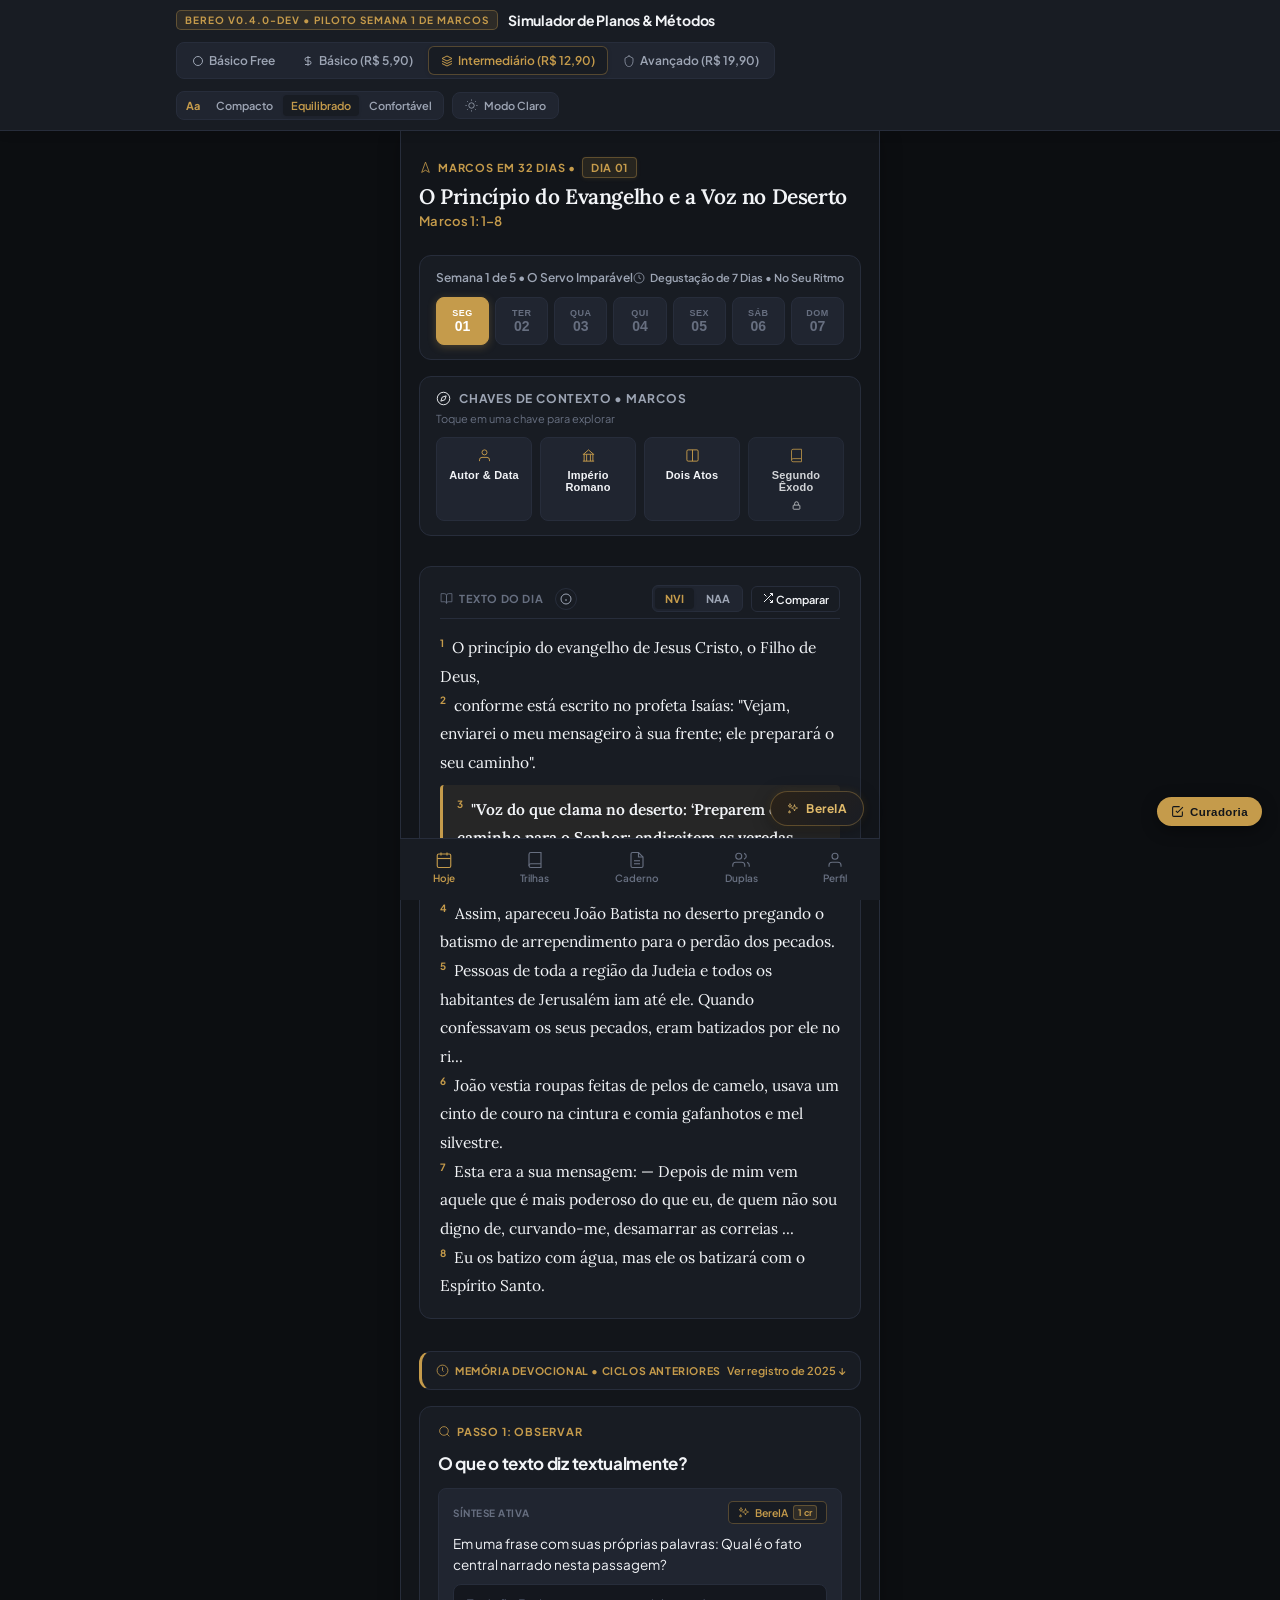
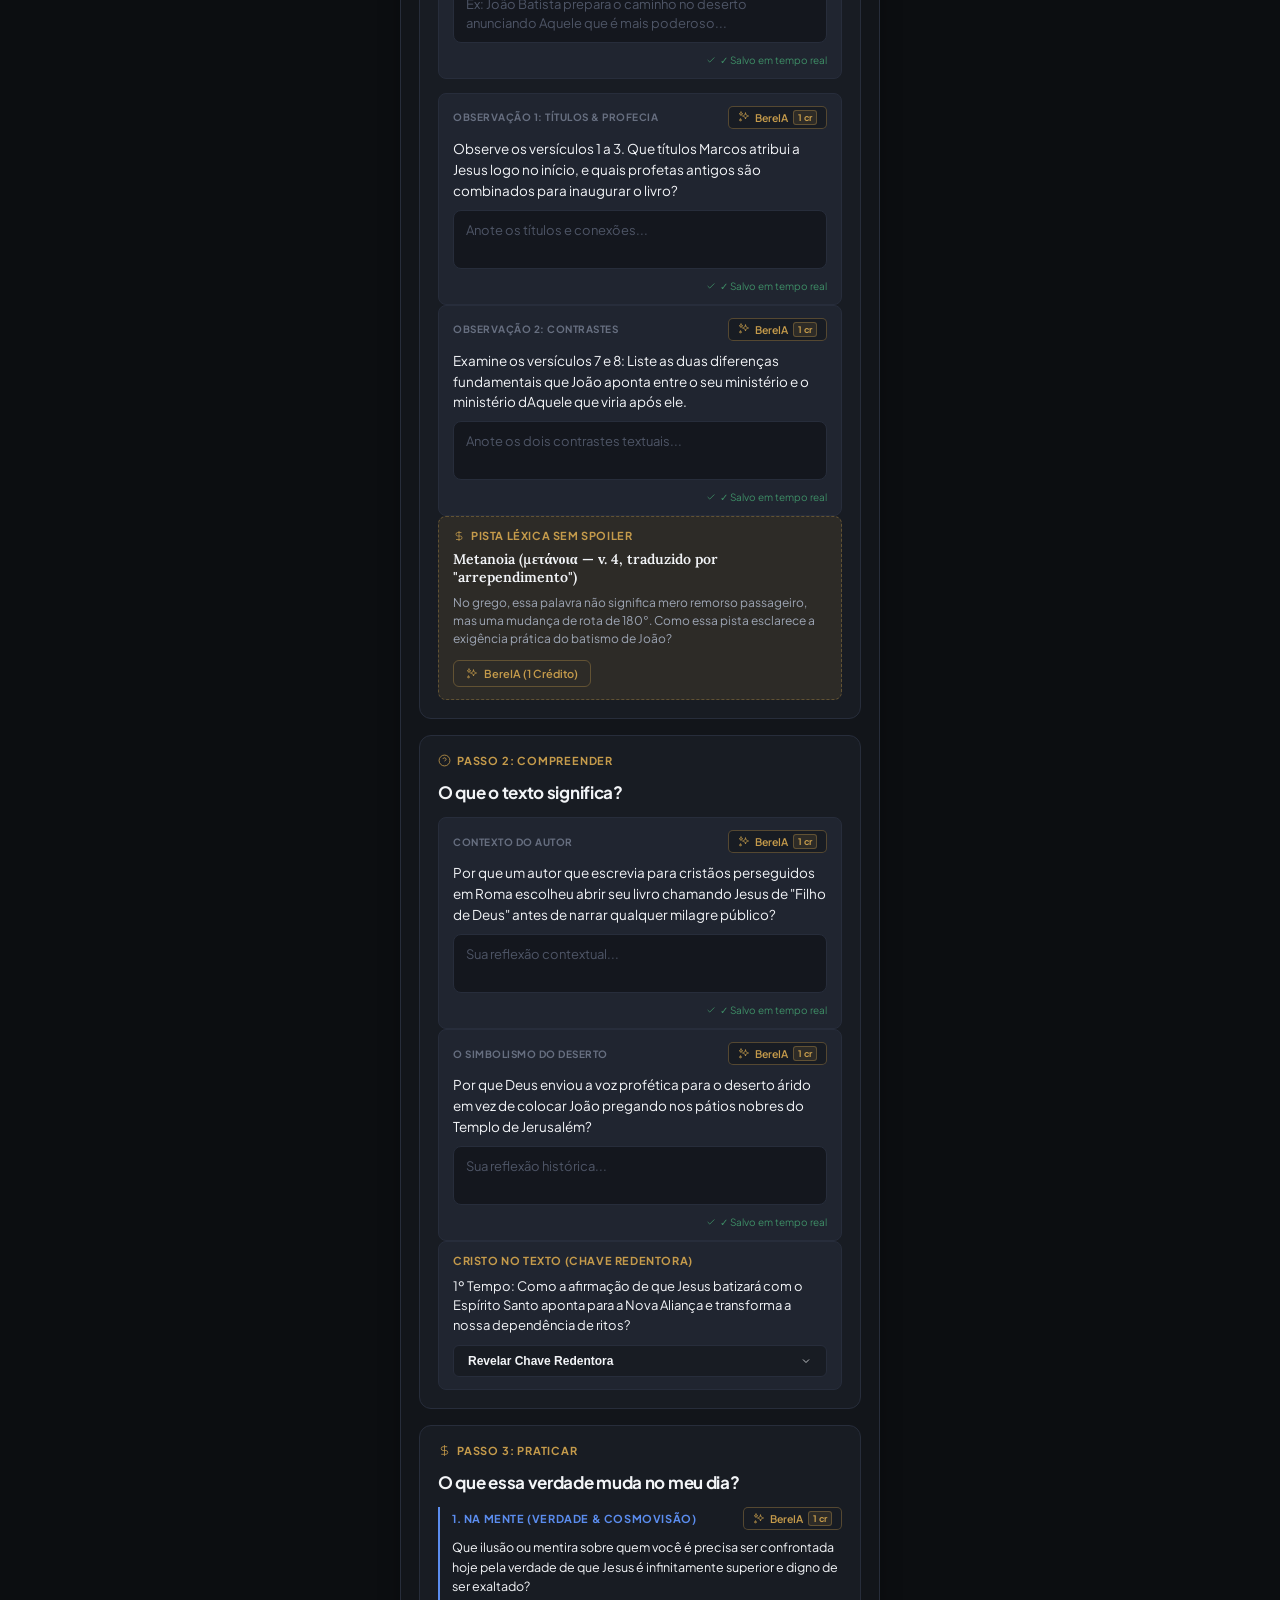
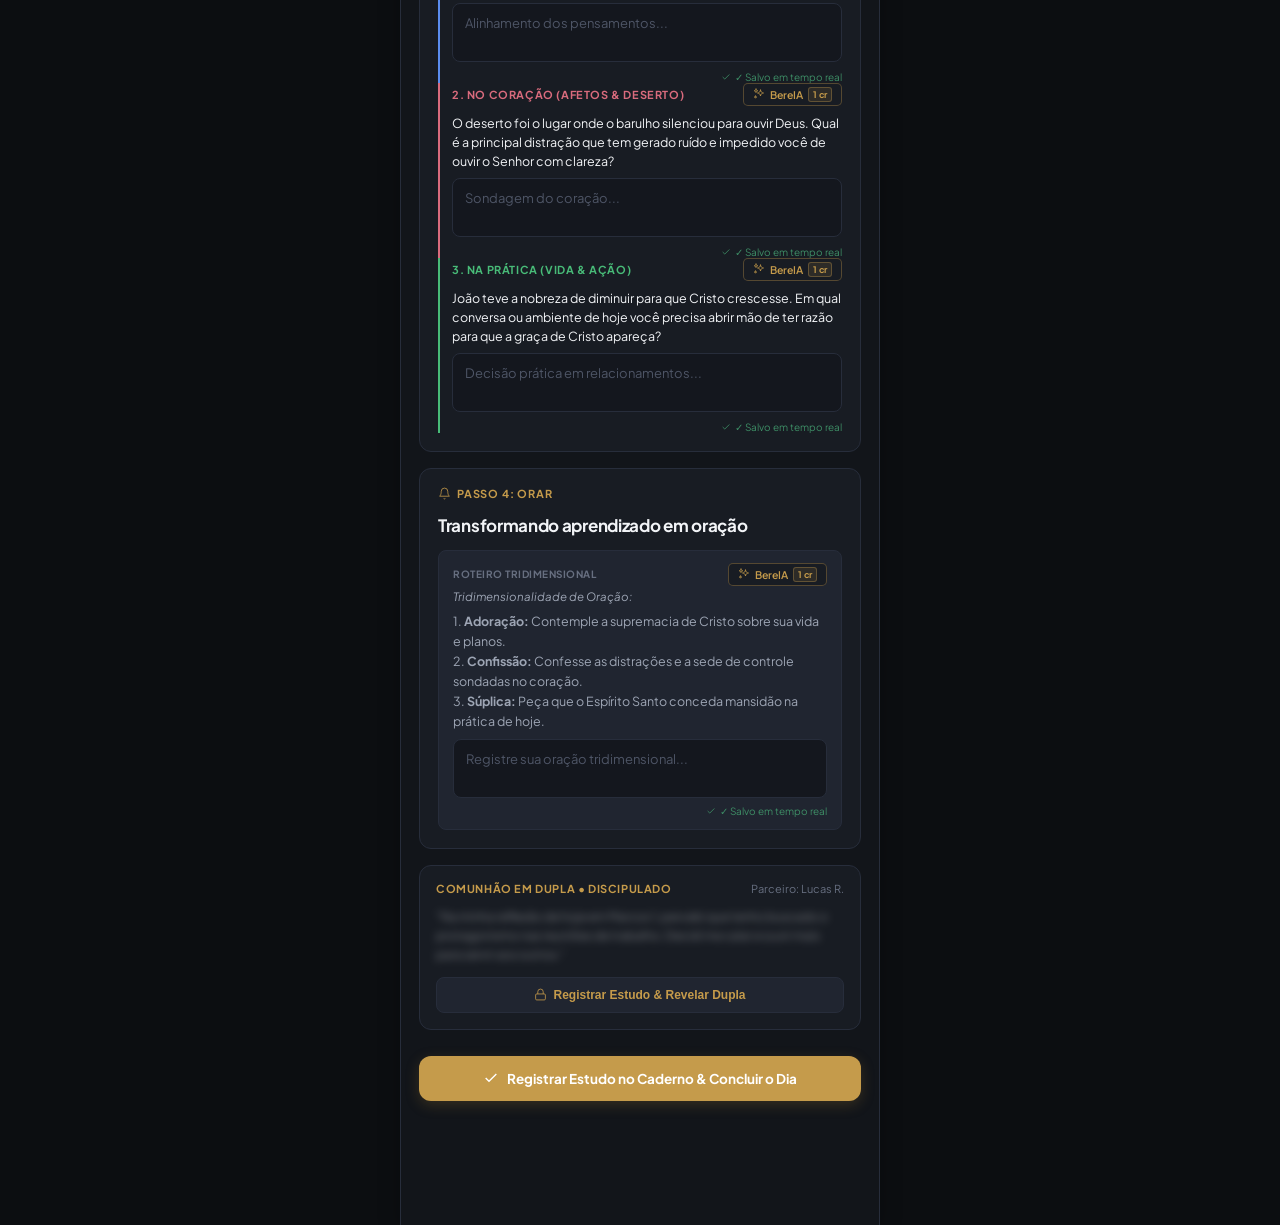
==== commit 936c404d: "feat(curadoria): prototipo v2 piloto semana 1 de marcos com widget de curadoria familiar [REQ-202610" ====
--- a/app.html
+++ b/app.html
@@ -2880,6 +2880,187 @@
       to { transform: scale(1); opacity: 1; }
     }
 
+  
+    /* ==========================================================================
+       WIDGET DE CURADORIA FAMILIAR — PILOTO SEMANA 1 DE MARCOS (ZERO GITHUB)
+       ========================================================================== */
+    .curadoria-trigger-btn {
+      position: fixed;
+      bottom: 74px;
+      right: 18px;
+      z-index: 998;
+      background: var(--brand-gold);
+      color: #12151A;
+      border: none;
+      border-radius: 20px;
+      padding: 8px 14px;
+      font-size: 11.5px;
+      font-weight: 700;
+      letter-spacing: 0.4px;
+      display: inline-flex;
+      align-items: center;
+      gap: 6px;
+      box-shadow: 0 4px 16px rgba(0, 0, 0, 0.4);
+      cursor: pointer;
+      transition: all 0.2s ease;
+    }
+    .curadoria-trigger-btn:hover {
+      transform: translateY(-2px);
+      box-shadow: 0 6px 20px rgba(197, 155, 75, 0.35);
+    }
+    .curadoria-modal-backdrop {
+      position: fixed;
+      inset: 0;
+      background: rgba(0, 0, 0, 0.7);
+      backdrop-filter: blur(4px);
+      z-index: 1000;
+      display: none;
+      align-items: flex-end;
+      justify-content: center;
+    }
+    .curadoria-modal-backdrop.active {
+      display: flex;
+    }
+    .curadoria-modal-sheet {
+      background: var(--bg-card);
+      border: 1px solid var(--border-gold);
+      border-radius: 16px 16px 0 0;
+      width: 100%;
+      max-width: 540px;
+      max-height: 85vh;
+      overflow-y: auto;
+      padding: 20px 22px;
+      box-shadow: 0 -8px 30px rgba(0, 0, 0, 0.5);
+      animation: slideUpCuradoria 0.25s cubic-bezier(0.16, 1, 0.3, 1);
+    }
+    @keyframes slideUpCuradoria {
+      from { transform: translateY(100%); }
+      to { transform: translateY(0); }
+    }
+    .curadoria-header-row {
+      display: flex;
+      align-items: center;
+      justify-content: space-between;
+      margin-bottom: 14px;
+      padding-bottom: 10px;
+      border-bottom: 1px solid var(--border-subtle);
+    }
+    .curadoria-title {
+      font-size: 15px;
+      font-weight: 700;
+      color: var(--text-primary);
+      display: flex;
+      align-items: center;
+      gap: 8px;
+    }
+    .curadoria-badge {
+      font-size: 9.5px;
+      font-weight: 700;
+      text-transform: uppercase;
+      padding: 2px 7px;
+      border-radius: 4px;
+      background: var(--brand-gold-subtle);
+      color: var(--brand-gold);
+      border: 1px solid var(--border-gold);
+    }
+    .curadoria-section-title {
+      font-size: 11px;
+      font-weight: 700;
+      text-transform: uppercase;
+      letter-spacing: 0.5px;
+      color: var(--text-tertiary);
+      margin-bottom: 8px;
+      margin-top: 12px;
+    }
+    .curadoria-pills-row {
+      display: flex;
+      gap: 8px;
+      margin-bottom: 12px;
+      flex-wrap: wrap;
+    }
+    .curadoria-pill-btn {
+      background: var(--bg-input);
+      border: 1px solid var(--border-subtle);
+      color: var(--text-secondary);
+      border-radius: 6px;
+      padding: 6px 12px;
+      font-size: 11px;
+      font-weight: 600;
+      cursor: pointer;
+      transition: all 0.2s ease;
+    }
+    .curadoria-pill-btn.active {
+      background: var(--brand-gold-subtle);
+      border-color: var(--brand-gold);
+      color: var(--brand-gold);
+    }
+    .curadoria-pill-btn.verd-aprovar.active {
+      background: rgba(45, 122, 88, 0.2);
+      border-color: #2D7A58;
+      color: #3E8E66;
+    }
+    .curadoria-pill-btn.verd-ajustar.active {
+      background: rgba(217, 119, 6, 0.2);
+      border-color: #D97706;
+      color: #F59E0B;
+    }
+    .curadoria-pill-btn.verd-revisar.active {
+      background: rgba(158, 50, 74, 0.2);
+      border-color: #9E324A;
+      color: #E05275;
+    }
+    .curadoria-textarea {
+      width: 100%;
+      height: 75px;
+      background: var(--bg-input);
+      border: 1px solid var(--border-subtle);
+      border-radius: 8px;
+      padding: 10px 12px;
+      color: var(--text-primary);
+      font-family: var(--font-sans);
+      font-size: 12px;
+      resize: none;
+      outline: none;
+      margin-bottom: 12px;
+    }
+    .curadoria-textarea:focus {
+      border-color: var(--brand-gold);
+    }
+    .curadoria-footer-actions {
+      display: flex;
+      align-items: center;
+      justify-content: space-between;
+      gap: 10px;
+      margin-top: 12px;
+    }
+    .curadoria-btn-primary {
+      background: var(--brand-gold);
+      color: #12151A;
+      font-weight: 700;
+      border: none;
+      border-radius: 6px;
+      padding: 8px 16px;
+      font-size: 11.5px;
+      cursor: pointer;
+    }
+    .curadoria-btn-secondary {
+      background: var(--bg-card-subtle);
+      color: var(--text-secondary);
+      border: 1px solid var(--border-subtle);
+      border-radius: 6px;
+      padding: 8px 12px;
+      font-size: 11px;
+      font-weight: 600;
+      cursor: pointer;
+    }
+    .curadoria-toast-msg {
+      font-size: 10.5px;
+      font-weight: 600;
+      color: #3E8E66;
+      display: none;
+      margin-top: 6px;
+    }
+
   </style>
 </head>
 <body>
@@ -2888,7 +3069,7 @@
   <header class="lab-header">
     <div class="lab-header-inner">
       <div class="brand-group">
-        <span class="brand-tag">Bereo v2.0</span>
+        <span class="brand-tag">BEREO v0.4.0-dev • PILOTO SEMANA 1 DE MARCOS</span>
         <span class="brand-title">Simulador de Planos & Métodos</span>
       </div>
 
@@ -4375,7 +4556,7 @@
 
         <!-- Box Informativo: Aprendizado Contínuo & Privacidade -->
         <div style="background:var(--bg-card-subtle); border:1px solid var(--border-subtle); border-radius:6px; padding:12px; margin-top:10px; font-size:11px; line-height:1.5; color:var(--text-secondary);">
-          <strong style="color:var(--brand-gold);">ℹ️ Memória Contínua da BereIA:</strong>
+          <strong style="color:var(--brand-gold);"><svg width="13" height="13" viewBox="0 0 24 24" fill="none" stroke="currentColor" stroke-width="1.5"><circle cx="12" cy="12" r="10"/><line x1="12" y1="16" x2="12" y2="12"/><line x1="12" y1="8" x2="12.01" y2="8"/></svg>️ Memória Contínua da BereIA:</strong>
           Seu perfil é armazenado com criptografia e privacidade absoluta no Supabase (RLS). A BereIA conecta o seu perfil e as suas anotações do Caderno Espiritual (via vetores semânticos) para oferecer um acompanhamento pastoral que se lembra de suas lutas, alvos de oração e crescimento ao longo do tempo.
         </div>
       </section>
@@ -5269,7 +5450,7 @@
       openUpgradeModal();
     }
 
-    // NAVEGAÇÃO ENTRE AS TELAS PRINCIPAIS (HOJE ↔ CADERNO)
+    // NAVEGAÇÃO ENTRE AS TELAS PRINCIPAIS (HOJE &lt;-&gt; CADERNO)
     function switchNavTab(tab) {
       activeNavTab = tab;
       const viewHoje = document.getElementById('view-hoje');
@@ -5818,11 +5999,11 @@
       if (notice && noticeText) {
         let gloss = "";
         if (kw === 'sandalia') {
-          gloss = 'Vocabulário Cruzado: "sandálias" (NVI, NAA, NVT, BLIVRE) ↔ "alparcas" (ARC). Original grego: hypodēma (ὑπόδημα) — correia de calçado amarrada nos pés, tarefa humilde de escravo da qual os rabinos dispensavam discípulos.';
+          gloss = 'Vocabulário Cruzado: "sandálias" (NVI, NAA, NVT, BLIVRE) &lt;-&gt; "alparcas" (ARC). Original grego: hypodēma (ὑπόδημα) — correia de calçado amarrada nos pés, tarefa humilde de escravo da qual os rabinos dispensavam discípulos.';
         } else if (kw === 'deserto') {
           gloss = 'Termo Geográfico-Teológico: "deserto" (erēmos / ἔρημος) — o cenário bíblico de silêncio, purificação e segundo êxodo onde Deus fala ao coração longe do poder corrupto.';
         } else if (kw === 'arrependimento') {
-          gloss = 'Termo Teológico Central: "arrependimento" (NVI, BLIVRE, NVT) ↔ "remissão" (NAA, ARC). Grego: metanoia (μετάνοια) — conversão total de mente e rota moral de 180°.';
+          gloss = 'Termo Teológico Central: "arrependimento" (NVI, BLIVRE, NVT) &lt;-&gt; "remissão" (NAA, ARC). Grego: metanoia (μετάνοια) — conversão total de mente e rota moral de 180°.';
         } else if (kw === 'espirito') {
           gloss = 'Promessa Messiânica Definitiva: "Espírito Santo" (Pneuma Hagion / Πνεῦμα Ἅγιον) — o batismo soberano de Cristo que regenera o coração pela Nova Aliança.';
         }
@@ -6856,5 +7037,176 @@
     // Inicialização do gating no carregamento
     updateContextKeysGating();
   </script>
+
+  <!-- BOTÃO FLUTUANTE DE CURADORIA FAMILIAR (MOBILE) -->
+  <button class="curadoria-trigger-btn" id="btn-open-curadoria" onclick="openCuradoriaModal()" title="Homologação Presencial da Semana 1">
+    <svg width="13" height="13" viewBox="0 0 24 24" fill="none" stroke="currentColor" stroke-width="2"><path d="M9 11l3 3L22 4"/><path d="M21 12v7a2 2 0 0 1-2 2H5a2 2 0 0 1-2-2V5a2 2 0 0 1 2-2h11"/></svg>
+    Curadoria
+  </button>
+
+  <!-- MODAL GAVETA DE CURADORIA FAMILIAR -->
+  <div class="curadoria-modal-backdrop" id="curadoria-modal-backdrop" onclick="closeCuradoriaModal()">
+    <div class="curadoria-modal-sheet" onclick="event.stopPropagation()">
+      <div class="curadoria-header-row">
+        <div class="curadoria-title">
+          <span>Curadoria Familiar</span>
+          <span class="curadoria-badge">Semana 1</span>
+        </div>
+        <button class="curadoria-btn-secondary" onclick="closeCuradoriaModal()">Fechar</button>
+      </div>
+
+      <div style="font-size:11.5px; color:var(--text-secondary); margin-bottom:12px; background:var(--bg-input); padding:8px 10px; border-radius:6px; border:1px solid var(--border-subtle);">
+        <span style="font-weight:700; color:var(--brand-gold);" id="curadoria-meta-pericope">Marcos 1:1–8 (Dia 01)</span> •
+        <span id="curadoria-meta-plano" style="color:var(--text-primary);">Nível Intermediário</span>
+      </div>
+
+      <div class="curadoria-section-title">Avaliador</div>
+      <div class="curadoria-pills-row">
+        <button class="curadoria-pill-btn active" id="curador-jonatas" onclick="setCurador('Jonatas')">Jonatas</button>
+        <button class="curadoria-pill-btn" id="curador-esposa" onclick="setCurador('Esposa')">Esposa</button>
+      </div>
+
+      <div class="curadoria-section-title">Veredito do Estudo</div>
+      <div class="curadoria-pills-row">
+        <button class="curadoria-pill-btn verd-aprovar active" id="veredito-aprovar" onclick="setVeredito('aprovado')">Aprovar</button>
+        <button class="curadoria-pill-btn verd-ajustar" id="veredito-ajustar" onclick="setVeredito('ajuste_fino')">Ajustar</button>
+        <button class="curadoria-pill-btn verd-revisar" id="veredito-revisar" onclick="setVeredito('revisar')">Revisar</button>
+      </div>
+
+      <div class="curadoria-section-title">Observações e Clareza Pedagógica</div>
+      <textarea class="curadoria-textarea" id="curadoria-obs-input" placeholder="Anote impressões sobre clareza, tempo de leitura ou vocabulário..."></textarea>
+
+      <div class="curadoria-footer-actions">
+        <div style="display:flex; gap:8px;">
+          <button class="curadoria-btn-primary" onclick="salvarCuradoriaFeedback()">Salvar</button>
+          <button class="curadoria-btn-secondary" onclick="exportarFeedbacksJSON()">Exportar</button>
+        </div>
+        <span class="curadoria-toast-msg" id="curadoria-toast-label">Salvo com sucesso!</span>
+      </div>
+    </div>
+  </div>
+
+  <script>
+    // =========================================================================
+    // LÓGICA DO WIDGET DE CURADORIA FAMILIAR (PILOTO SEMANA 1)
+    // =========================================================================
+    let currentCurador = 'Jonatas';
+    let currentVeredito = 'aprovado';
+
+    function openCuradoriaModal() {
+      const modal = document.getElementById('curadoria-modal-backdrop');
+      if (!modal) return;
+      
+      // Atualiza metadados com dia e plano atual
+      const dayText = document.getElementById('day-badge-text') ? document.getElementById('day-badge-text').innerText : 'Dia 01';
+      const refText = document.getElementById('pericope-ref') ? document.getElementById('pericope-ref').innerText : 'Marcos 1:1–8';
+      const planName = (typeof currentPlan !== 'undefined') ? currentPlan : 'intermediario';
+      
+      const metaPericope = document.getElementById('curadoria-meta-pericope');
+      if (metaPericope) metaPericope.innerText = `${refText} (${dayText})`;
+      
+      const metaPlano = document.getElementById('curadoria-meta-plano');
+      if (metaPlano) metaPlano.innerText = `Plano: ${planName}`;
+      
+      modal.classList.add('active');
+    }
+
+    function closeCuradoriaModal() {
+      const modal = document.getElementById('curadoria-modal-backdrop');
+      if (modal) modal.classList.remove('active');
+      const toast = document.getElementById('curadoria-toast-label');
+      if (toast) toast.style.display = 'none';
+    }
+
+    function setCurador(nome) {
+      currentCurador = nome;
+      document.getElementById('curador-jonatas').classList.toggle('active', nome === 'Jonatas');
+      document.getElementById('curador-esposa').classList.toggle('active', nome === 'Esposa');
+    }
+
+    function setVeredito(verd) {
+      currentVeredito = verd;
+      document.getElementById('veredito-aprovar').classList.toggle('active', verd === 'aprovado');
+      document.getElementById('veredito-ajustar').classList.toggle('active', verd === 'ajuste_fino');
+      document.getElementById('veredito-revisar').classList.toggle('active', verd === 'revisar');
+    }
+
+    function salvarCuradoriaFeedback() {
+      const dayText = document.getElementById('day-badge-text') ? document.getElementById('day-badge-text').innerText : 'Dia 01';
+      const refText = document.getElementById('pericope-ref') ? document.getElementById('pericope-ref').innerText : 'Marcos 1:1–8';
+      const obsText = document.getElementById('curadoria-obs-input') ? document.getElementById('curadoria-obs-input').value.trim() : '';
+      const planName = (typeof currentPlan !== 'undefined') ? currentPlan : 'intermediario';
+
+      const feedbackItem = {
+        id: 'fb_' + Date.now(),
+        data_hora: new Date().toISOString(),
+        dia: dayText,
+        referencia: refText,
+        tier: planName,
+        avaliador: currentCurador,
+        veredito: currentVeredito,
+        observacoes: obsText,
+        user_agent: navigator.userAgent
+      };
+
+      // 1. Persistência Local (localStorage)
+      let lista = [];
+      try {
+        const stored = localStorage.getItem('bereo_curadoria_piloto_feedbacks');
+        if (stored) lista = JSON.parse(stored);
+      } catch (e) {
+        lista = [];
+      }
+      lista.push(feedbackItem);
+      localStorage.setItem('bereo_curadoria_piloto_feedbacks', JSON.stringify(lista));
+
+      // 2. Envio REST Supabase (se variáveis configuradas em window)
+      if (window.SUPABASE_URL && window.SUPABASE_ANON_KEY) {
+        fetch(`${window.SUPABASE_URL}/rest/v1/curadoria_piloto_feedbacks`, {
+          method: 'POST',
+          headers: {
+            'apikey': window.SUPABASE_ANON_KEY,
+            'Authorization': `Bearer ${window.SUPABASE_ANON_KEY}`,
+            'Content-Type': 'application/json',
+            'Prefer': 'return=minimal'
+          },
+          body: JSON.stringify({
+            pericope_id: refText,
+            ordem_dia: parseInt(dayText.replace(/\D/g, '')) || 1,
+            tier_avaliado: planName,
+            avaliador: currentCurador,
+            veredito: currentVeredito,
+            observacoes: obsText,
+            dispositivo: /Mobi|Android/i.test(navigator.userAgent) ? 'Mobile' : 'Desktop'
+          })
+        }).catch(err => console.log('Envio Supabase pendente (offline fallback ativo)'));
+      }
+
+      // Feedback visual
+      const toast = document.getElementById('curadoria-toast-label');
+      if (toast) {
+        toast.style.display = 'inline-block';
+        toast.innerText = 'Salvo com sucesso!';
+        setTimeout(() => {
+          closeCuradoriaModal();
+          if (document.getElementById('curadoria-obs-input')) {
+            document.getElementById('curadoria-obs-input').value = '';
+          }
+        }, 1200);
+      }
+    }
+
+    function exportarFeedbacksJSON() {
+      const stored = localStorage.getItem('bereo_curadoria_piloto_feedbacks') || '[]';
+      const blob = new Blob([stored], { type: 'application/json' });
+      const url = URL.createObjectURL(blob);
+      const a = document.createElement('a');
+      a.href = url;
+      a.download = `curadoria_feedbacks_semana1_${new Date().toISOString().slice(0, 10)}.json`;
+      a.click();
+      URL.revokeObjectURL(url);
+    }
+  </script>
+
 </body>
 </html>
